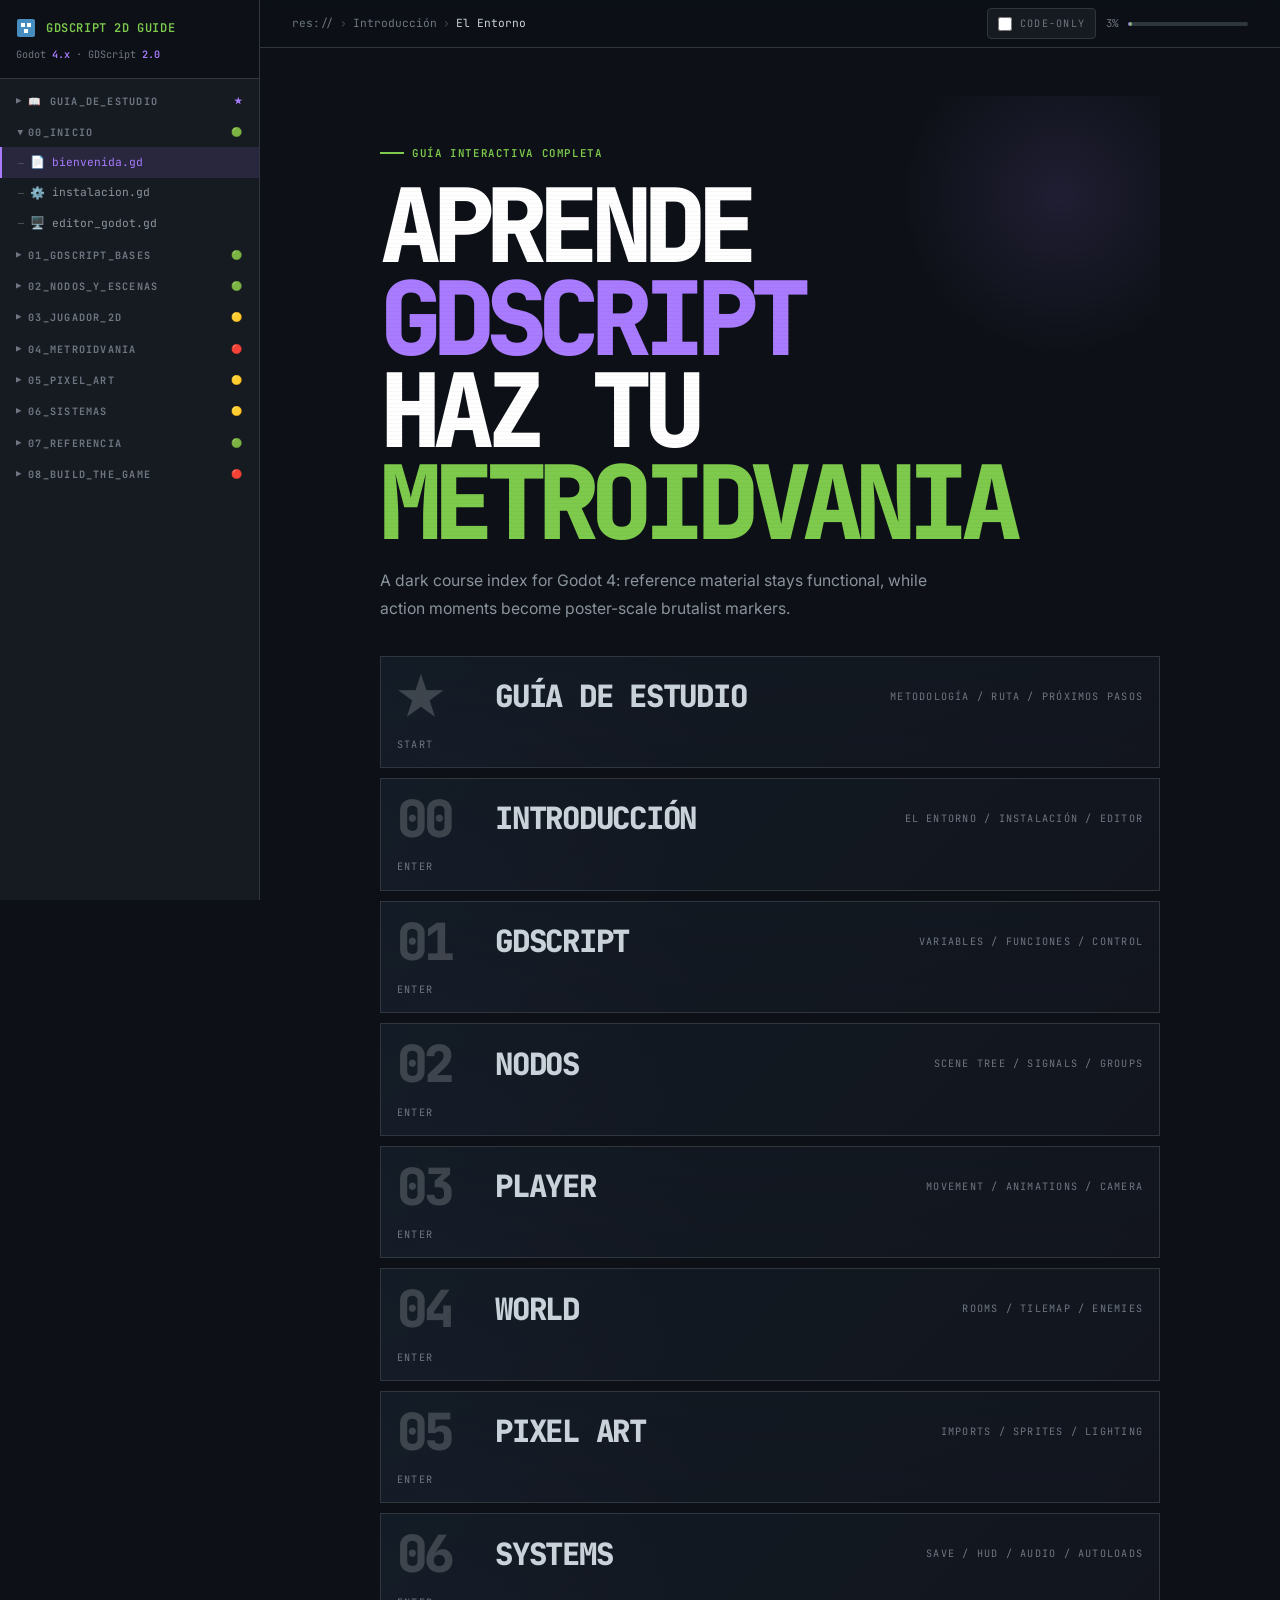
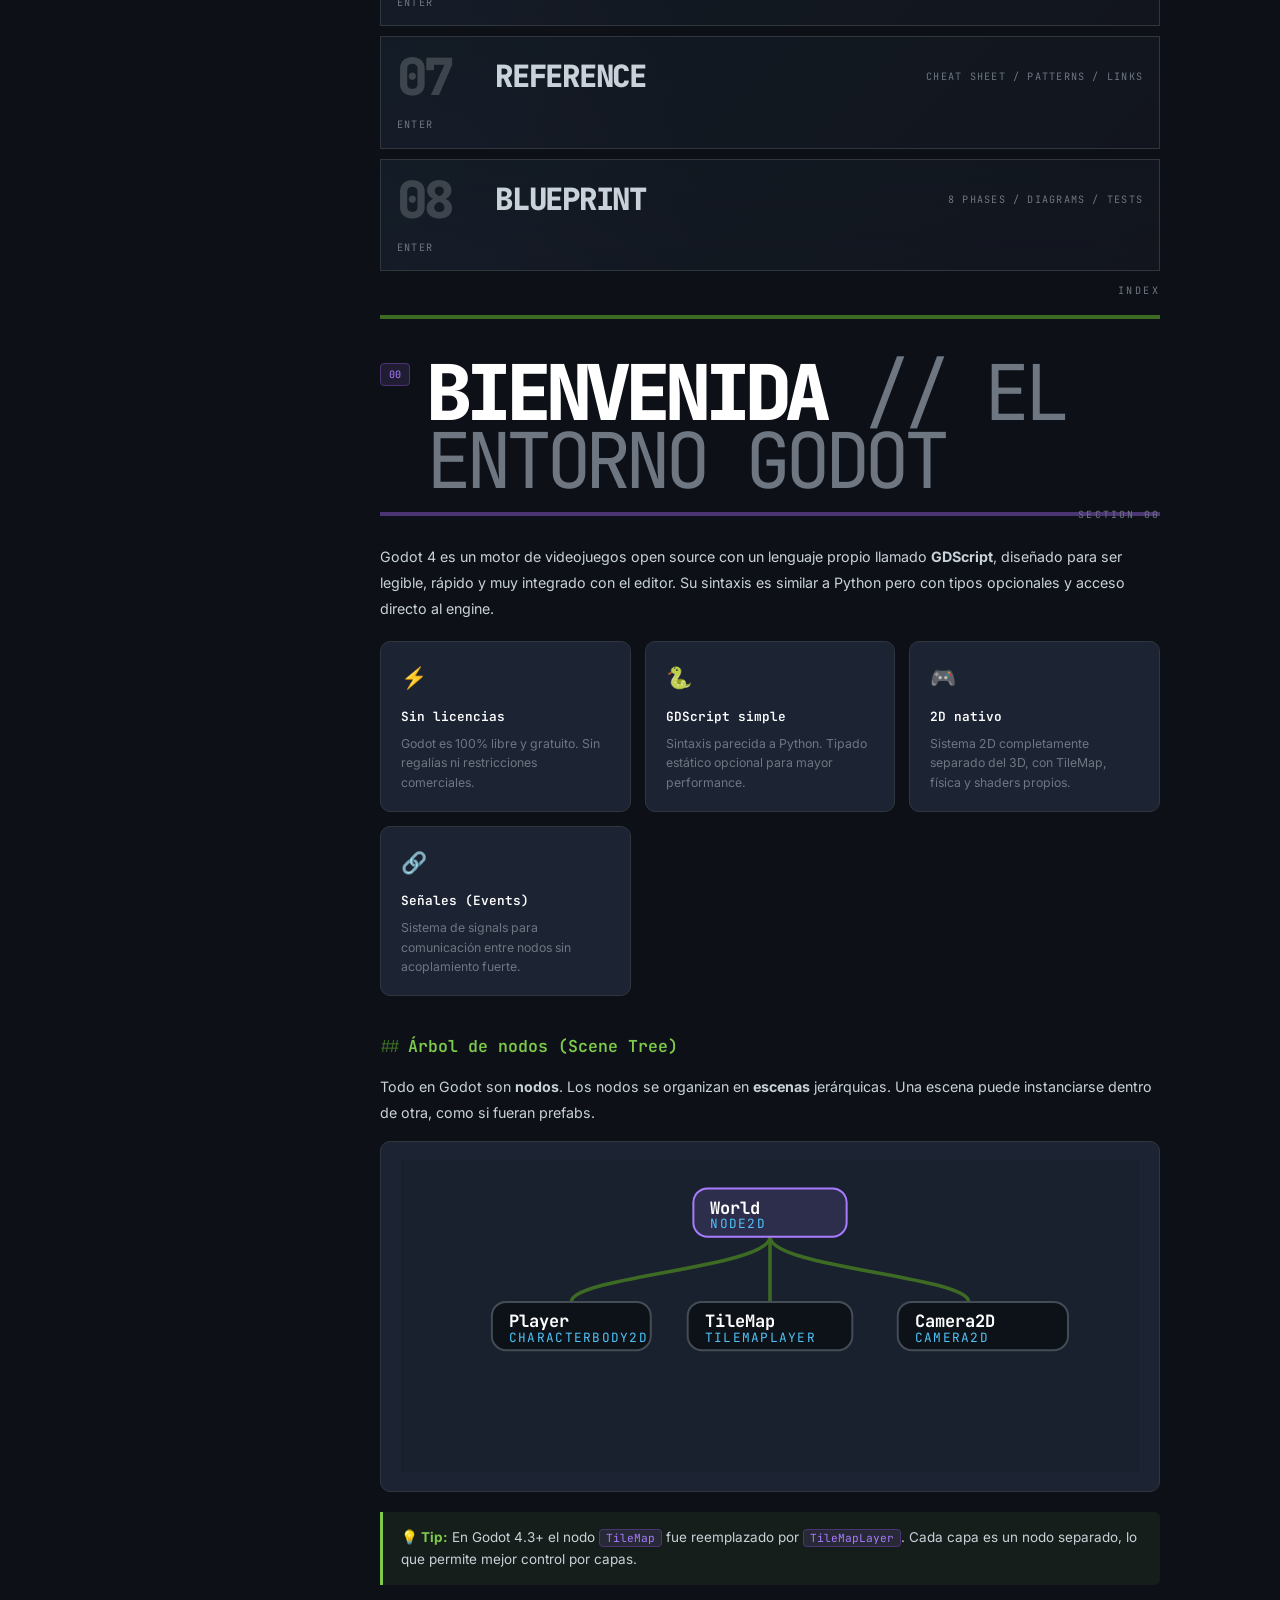
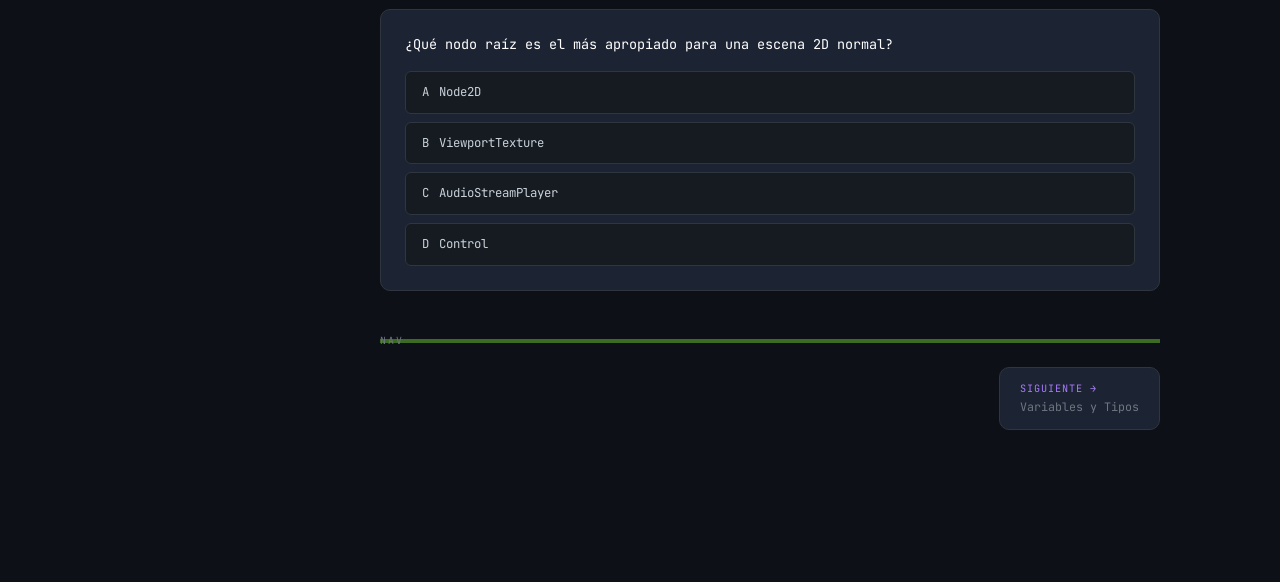
==== index.html @ 557db718 "Add study guide section, difficulty badges, and improve learning content" ====
<!DOCTYPE html>
<html lang="es">
<head>
<meta charset="UTF-8">
<meta name="viewport" content="width=device-width, initial-scale=1.0">
<title>GDScript & Godot 4 — Guía Metroidvania 2D</title>
<link rel="preconnect" href="https://fonts.googleapis.com">
<link href="https://fonts.googleapis.com/css2?family=JetBrains+Mono:wght@300;400;500;600;700&family=Inter:wght@300;400;500;600&display=swap" rel="stylesheet">
<link rel="stylesheet" href="css/style.css">
</head>
<body>

<!-- OVERLAY mobile -->
<div class="overlay" id="overlay" onclick="closeSidebar()"></div>
<div id="flash-layer"></div>

<!-- SIDEBAR -->
<nav id="sidebar">
  <div class="sidebar-header">
    <div class="logo">
      <svg width="20" height="20" viewBox="0 0 40 40" fill="none">
        <rect x="2" y="2" width="36" height="36" rx="4" fill="#478cbf"/>
        <rect x="10" y="10" width="8" height="8" fill="#fff"/>
        <rect x="22" y="10" width="8" height="8" fill="#fff"/>
        <rect x="16" y="22" width="8" height="8" fill="#fff"/>
      </svg>
      GDScript 2D Guide
    </div>
    <div class="version-badge">Godot <span>4.x</span> · GDScript <span>2.0</span></div>
  </div>

  <div class="tree">

    <div class="tree-section" data-section="study">
      <div class="tree-section-title" onclick="toggleSection(this)">
        <span class="arrow">▶</span> 📖 guia_de_estudio <span style="margin-left:auto;font-size:.6rem;color:var(--violet)">★</span>
      </div>
      <div class="tree-items">
        <div class="tree-item" onclick="navigate('study','Guía de Estudio','Cómo usar esta guía')">
          <span class="icon">📖</span>learning_guide.md
        </div>
        <div class="tree-item" onclick="navigate('study','Guía de Estudio','Ruta de aprendizaje')">
          <span class="icon">🗺️</span>roadmap.md
        </div>
        <div class="tree-item" onclick="navigate('study','Guía de Estudio','Próximos pasos')">
          <span class="icon">🚀</span>next_steps.md
        </div>
      </div>
    </div>

    <div class="tree-section open" data-section="intro">
      <div class="tree-section-title" onclick="toggleSection(this)">
        <span class="arrow">▶</span> <span>00_inicio</span> <span style="margin-left:auto;font-size:.6rem">🟢</span>
      </div>
      <div class="tree-items">
        <div class="tree-item active" onclick="navigate('intro','Introducción','El Entorno')">
          <span class="icon">📄</span>bienvenida.gd
        </div>
        <div class="tree-item" onclick="navigate('intro','Introducción','Instalación')">
          <span class="icon">⚙️</span>instalacion.gd
        </div>
        <div class="tree-item" onclick="navigate('intro','Introducción','Editor')">
          <span class="icon">🖥️</span>editor_godot.gd
        </div>
      </div>
    </div>

    <div class="tree-section" data-section="gdscript">
      <div class="tree-section-title" onclick="toggleSection(this)">
        <span class="arrow">▶</span> <span>01_gdscript_bases</span> <span style="margin-left:auto;font-size:.6rem">🟢</span>
      </div>
      <div class="tree-items">
        <div class="tree-item" onclick="navigate('gdscript','GDScript Bases','Variables y Tipos')">
          <span class="icon">📝</span>variables.gd
        </div>
        <div class="tree-item" onclick="navigate('gdscript','GDScript Bases','Funciones')">
          <span class="icon">🔧</span>funciones.gd
        </div>
        <div class="tree-item" onclick="navigate('gdscript','GDScript Bases','Control de Flujo')">
          <span class="icon">🔀</span>control_flujo.gd
        </div>
        <div class="tree-item" onclick="navigate('gdscript','GDScript Bases','Arrays y Diccionarios')">
          <span class="icon">📦</span>colecciones.gd
        </div>
        <div class="tree-item" onclick="navigate('gdscript','GDScript Bases','Clases y POO')">
          <span class="icon">🏗️</span>clases.gd
        </div>
      </div>
    </div>

    <div class="tree-section" data-section="nodes">
      <div class="tree-section-title" onclick="toggleSection(this)">
        <span class="arrow">▶</span> <span>02_nodos_y_escenas</span> <span style="margin-left:auto;font-size:.6rem">🟢</span>
      </div>
      <div class="tree-items">
        <div class="tree-item" onclick="navigate('nodes','Nodos y Escenas','Árbol de Nodos')">
          <span class="icon">🌲</span>arbol_nodos.tscn
        </div>
        <div class="tree-item" onclick="navigate('nodes','Nodos y Escenas','Señales')">
          <span class="icon">📡</span>signals.gd
        </div>
        <div class="tree-item" onclick="navigate('nodes','Nodos y Escenas','Grupos')">
          <span class="icon">👥</span>grupos.gd
        </div>
        <div class="tree-item" onclick="navigate('nodes','Nodos y Escenas','Instancias')">
          <span class="icon">♻️</span>instancias.gd
        </div>
      </div>
    </div>

    <div class="tree-section" data-section="player">
      <div class="tree-section-title" onclick="toggleSection(this)">
        <span class="arrow">▶</span> <span>03_jugador_2d</span> <span style="margin-left:auto;font-size:.6rem">🟡</span>
      </div>
      <div class="tree-items">
        <div class="tree-item" onclick="navigate('player','Jugador 2D','CharacterBody2D')">
          <span class="icon">🧍</span>player.gd
        </div>
        <div class="tree-item" onclick="navigate('player','Jugador 2D','Input & Movimiento')">
          <span class="icon">🕹️</span>input_movement.gd
        </div>
        <div class="tree-item" onclick="navigate('player','Jugador 2D','Animaciones')">
          <span class="icon">🎬</span>animaciones.gd
        </div>
        <div class="tree-item" onclick="navigate('player','Jugador 2D','Cámara 2D')">
          <span class="icon">📷</span>camera2d.gd
        </div>
      </div>
    </div>

    <div class="tree-section" data-section="metroidvania">
      <div class="tree-section-title" onclick="toggleSection(this)">
        <span class="arrow">▶</span> <span>04_metroidvania</span> <span style="margin-left:auto;font-size:.6rem">🔴</span>
      </div>
      <div class="tree-items">
        <div class="tree-item" onclick="navigate('metroidvania','Metroidvania','Diseño de Salas')">
          <span class="icon">🗺️</span>room_design.tscn
        </div>
        <div class="tree-item" onclick="navigate('metroidvania','Metroidvania','TileMap 2D')">
          <span class="icon">🧩</span>tilemap.gd
        </div>
        <div class="tree-item" onclick="navigate('metroidvania','Metroidvania','Sistema de Habilidades')">
          <span class="icon">⚡</span>abilities.gd
        </div>
        <div class="tree-item" onclick="navigate('metroidvania','Metroidvania','Enemigos & IA')">
          <span class="icon">👾</span>enemy_ai.gd
        </div>
        <div class="tree-item" onclick="navigate('metroidvania','Metroidvania','Transiciones')">
          <span class="icon">🚪</span>room_transitions.gd
        </div>
      </div>
    </div>

    <div class="tree-section" data-section="pixelart">
      <div class="tree-section-title" onclick="toggleSection(this)">
        <span class="arrow">▶</span> <span>05_pixel_art</span> <span style="margin-left:auto;font-size:.6rem">🟡</span>
      </div>
      <div class="tree-items">
        <div class="tree-item" onclick="navigate('pixelart','Pixel Art','Config Proyecto')">
          <span class="icon">🎨</span>pixel_config.gd
        </div>
        <div class="tree-item" onclick="navigate('pixelart','Pixel Art','AnimatedSprite2D')">
          <span class="icon">✨</span>sprite_anim.gd
        </div>
        <div class="tree-item" onclick="navigate('pixelart','Pixel Art','Luces 2D')">
          <span class="icon">💡</span>lighting_2d.gd
        </div>
        <div class="tree-item" onclick="navigate('pixelart','Pixel Art','Shaders Pixel')">
          <span class="icon">🌈</span>shader_pixel.gdshader
        </div>
      </div>
    </div>

    <div class="tree-section" data-section="sistemas">
      <div class="tree-section-title" onclick="toggleSection(this)">
        <span class="arrow">▶</span> <span>06_sistemas</span> <span style="margin-left:auto;font-size:.6rem">🟡</span>
      </div>
      <div class="tree-items">
        <div class="tree-item" onclick="navigate('sistemas','Sistemas','Save/Load')">
          <span class="icon">💾</span>save_system.gd
        </div>
        <div class="tree-item" onclick="navigate('sistemas','Sistemas','HUD & UI')">
          <span class="icon">📊</span>hud.gd
        </div>
        <div class="tree-item" onclick="navigate('sistemas','Sistemas','Audio')">
          <span class="icon">🔊</span>audio_manager.gd
        </div>
        <div class="tree-item" onclick="navigate('sistemas','Sistemas','Autoloads')">
          <span class="icon">🌐</span>autoload.gd
        </div>
      </div>
    </div>

    <div class="tree-section" data-section="reference">
      <div class="tree-section-title" onclick="toggleSection(this)">
        <span class="arrow">▶</span> <span>07_referencia</span> <span style="margin-left:auto;font-size:.6rem">🟢</span>
      </div>
      <div class="tree-items">
        <div class="tree-item" onclick="navigate('reference','Referencia','Cheat Sheet')">
          <span class="icon">📋</span>cheatsheet.gd
        </div>
        <div class="tree-item" onclick="navigate('reference','Referencia','Patrones comunes')">
          <span class="icon">🔄</span>patterns.gd
        </div>
        <div class="tree-item" onclick="navigate('reference','Referencia','Recursos externos')">
          <span class="icon">🔗</span>resources.md
        </div>
      </div>
    </div>

    <div class="tree-section" data-section="build">
      <div class="tree-section-title" onclick="toggleSection(this)">
        <span class="arrow">▶</span> <span>08_build_the_game</span> <span style="margin-left:auto;font-size:.6rem">🔴</span>
      </div>
      <div class="tree-items">
        <div class="tree-item" onclick="navigate('build','Build the Game','Blueprint')">
          <span class="icon">🏗️</span>blueprint.gd
        </div>
      </div>
    </div>

  </div><!-- /tree -->
</nav>

<!-- MAIN -->
<main id="main">
  <div class="top-bar">
    <div class="breadcrumb">
      <span>res://</span>
      <span class="sep">›</span>
      <span id="bc-section">Introducción</span>
      <span class="sep">›</span>
      <span class="current" id="bc-page">El Entorno</span>
    </div>
    <div class="controls">
      <label class="code-only-switch" title="Hide explanatory text and show only code blocks">
        <input id="code-only-toggle" type="checkbox" onchange="toggleCodeOnly(this.checked)">
        <span>Code-Only</span>
      </label>
      <div class="progress-indicator">
        <span id="progress-text">0%</span>
        <div class="progress-bar-wrap"><div class="progress-bar-fill" id="progress-fill"></div></div>
      </div>
    </div>
  </div>

  <div class="content">

    <!-- ======================================================
         HERO
    ====================================================== -->
    <div class="hero">
      <div class="scanlines"></div>
      <div class="hero-eyebrow">Guía interactiva completa</div>
      <h1>Aprende <span class="accent">GDScript</span><br>Haz tu <span class="accent2">Metroidvania</span></h1>
      <p>
        A dark course index for Godot 4: reference material stays functional, while action moments become poster-scale brutalist markers.
      </p>
      <div class="hero-index">
        <div class="hero-index-item" data-num="★" style="--phase-a:rgba(169,123,255,.82);--phase-b:rgba(13,17,23,.95);" onclick="navigate('study','Guía de Estudio','Cómo usar esta guía')">
          <div class="hero-index-label">Guía de Estudio</div>
          <div class="hero-index-meta">metodología / ruta / próximos pasos</div>
          <div class="hero-index-meta">start</div>
        </div>
        <div class="hero-index-item" data-num="00" style="--phase-a:rgba(59,99,160,.82);--phase-b:rgba(13,17,23,.95);" onclick="navigate('intro','Introducción','El Entorno')">
          <div class="hero-index-label">Introducción</div>
          <div class="hero-index-meta">el entorno / instalación / editor</div>
          <div class="hero-index-meta">enter</div>
        </div>
        <div class="hero-index-item" data-num="01" style="--phase-a:rgba(126,202,76,.72);--phase-b:rgba(13,17,23,.95);" onclick="navigate('gdscript','GDScript Bases','Variables y Tipos')">
          <div class="hero-index-label">GDScript</div>
          <div class="hero-index-meta">variables / funciones / control</div>
          <div class="hero-index-meta">enter</div>
        </div>
        <div class="hero-index-item" data-num="02" style="--phase-a:rgba(79,195,247,.66);--phase-b:rgba(13,17,23,.95);" onclick="navigate('nodes','Nodos y Escenas','Árbol de Nodos')">
          <div class="hero-index-label">Nodos</div>
          <div class="hero-index-meta">scene tree / signals / groups</div>
          <div class="hero-index-meta">enter</div>
        </div>
        <div class="hero-index-item" data-num="03" style="--phase-a:rgba(169,123,255,.7);--phase-b:rgba(13,17,23,.95);" onclick="navigate('player','Jugador 2D','CharacterBody2D')">
          <div class="hero-index-label">Player</div>
          <div class="hero-index-meta">movement / animations / camera</div>
          <div class="hero-index-meta">enter</div>
        </div>
        <div class="hero-index-item" data-num="04" style="--phase-a:rgba(255,123,114,.66);--phase-b:rgba(13,17,23,.95);" onclick="navigate('metroidvania','Metroidvania','Diseño de Salas')">
          <div class="hero-index-label">World</div>
          <div class="hero-index-meta">rooms / tilemap / enemies</div>
          <div class="hero-index-meta">enter</div>
        </div>
        <div class="hero-index-item" data-num="05" style="--phase-a:rgba(79,195,247,.56);--phase-b:rgba(13,17,23,.95);" onclick="navigate('pixelart','Pixel Art','Config Proyecto')">
          <div class="hero-index-label">Pixel Art</div>
          <div class="hero-index-meta">imports / sprites / lighting</div>
          <div class="hero-index-meta">enter</div>
        </div>
        <div class="hero-index-item" data-num="06" style="--phase-a:rgba(227,179,65,.68);--phase-b:rgba(13,17,23,.95);" onclick="navigate('sistemas','Sistemas','Save/Load')">
          <div class="hero-index-label">Systems</div>
          <div class="hero-index-meta">save / hud / audio / autoloads</div>
          <div class="hero-index-meta">enter</div>
        </div>
        <div class="hero-index-item" data-num="07" style="--phase-a:rgba(255,255,255,.36);--phase-b:rgba(13,17,23,.95);" onclick="navigate('reference','Referencia','Cheat Sheet')">
          <div class="hero-index-label">Reference</div>
          <div class="hero-index-meta">cheat sheet / patterns / links</div>
          <div class="hero-index-meta">enter</div>
        </div>
        <div class="hero-index-item" data-num="08" style="--phase-a:rgba(192,201,214,.56);--phase-b:rgba(13,17,23,.95);" onclick="navigate('build','Build the Game','Blueprint')">
          <div class="hero-index-label">Blueprint</div>
          <div class="hero-index-meta">8 phases / diagrams / tests</div>
          <div class="hero-index-meta">enter</div>
        </div>
      </div>
    </div>

    <!-- ======================================================
         SECTION: STUDY GUIDE
    ====================================================== -->
    <div id="section-study" class="section">

      <!-- Cómo usar esta guía -->
      <div id="page-Cómo usar esta guía">
        <div class="section-header">
          <span class="section-number">★</span>
          <h2><span class="dim">//</span> Cómo usar esta guía</h2>
        </div>

        <div class="card-grid" style="margin-bottom:28px">
          <div class="card"><div class="card-label">🎯 Nivel</div><div>Principiante → Intermedio</div></div>
          <div class="card"><div class="card-label">⏱️ Tiempo estimado</div><div>8–12 semanas (1h/día)</div></div>
          <div class="card"><div class="card-label">📦 Requisitos</div><div>Godot 4.3+ instalado, ganas de aprender</div></div>
        </div>

        <h3>📋 Conocimientos previos recomendados</h3>
        <p>No necesitas ser experto en programación, pero ayuda tener claros estos conceptos básicos:</p>
        <ul style="color:var(--txt-dim);margin-bottom:24px">
          <li><strong>Lógica de programación</strong> — variables, condicionales, bucles, funciones.</li>
          <li><strong>Orientación a objetos básica</strong> — qué es una clase, un método, una propiedad.</li>
          <li><strong>Inglés técnico básico</strong> — la documentación oficial de Godot está en inglés.</li>
          <li><strong>Uso básico del editor Godot</strong> — crear un proyecto, añadir nodos, ejecutar la escena.</li>
        </ul>

        <h3>🧠 Metodología de estudio recomendada</h3>
        <p>Para aprovechar al máximo esta guía, sigue este flujo de trabajo en cada sección:</p>

        <div class="code-block">
          <div class="code-block-header"><span class="lang">Workflow</span><span class="file-name">metodo_estudio.md</span></div>
          <pre><code><span class="cm"># 1. LEE la teoría y los conceptos de cada página</span>
   - Entiende el <span class="kw">por qué</span> antes del <span class="kw">cómo</span>.
   - Presta atención a los recuadros <span class="cls">TIP</span> y <span class="cls">⚠️ CUIDADO</span>.

<span class="cm"># 2. ANALIZA el código de ejemplo</span>
   - Lee cada línea. ¿Qué hace? ¿Por qué está ahí?
   - Modifica valores, cambia condiciones, observa el resultado.

<span class="cm"># 3. COPIA y prueba en tu proyecto</span>
   - Abre Godot, crea un proyecto de prueba.
   - Escribe el código TÚ MISMO (no copies y pegues).
   - Experimenta: rompe el código a propósito y aprende de los errores.

<span class="cm"># 4. CONSTRUYE tu propio Metroidvania</span>
   - Sigue la sección <span class="str">"Build the Game"</span> en paralelo.
   - Aplica lo aprendido en cada fase del blueprint.
   - Personaliza sprites, niveles, habilidades.

<span class="cm"># 5. REPASA con los quizzes</span>
   - Al final de cada sección hay un quiz rápido.
   - Si fallas, repasa la sección antes de avanzar.</code></pre>
        </div>

        <h3>💡 Consejos para aprender más rápido</h3>
        <table>
          <thead><tr><th>Consejo</th><th>Detalle</th></tr></thead>
          <tbody>
            <tr><td><code>Code-Only mode</code></td><td>Activa el toggle ▶ en la barra superior para ver solo el código, sin distracciones.</td></tr>
            <tr><td><code>Progreso guardado</code></td><td>La guía recuerda tu avance en el navegador (localStorage). Puedes cerrar y continuar.</td></tr>
            <tr><td><code>Sidebar</code></td><td>Usa el árbol de archivos para navegar entre secciones. Cada sección colapsa/expande.</td></tr>
            <tr><td><code>Copy + Paste</code></td><td>Cada bloque de código tiene un botón "Copiar". Úsalo para llevar el código a Godot.</td></tr>
            <tr><td><code>Proyecto propio</code></td><td>No te limites a seguir la guía. Crea tu propio juego mientras aprendes.</td></tr>
          </tbody>
        </table>

        <h3>⚠️ Errores comunes de principiantes</h3>
        <ul style="color:var(--txt-dim);margin-bottom:24px">
          <li><strong>❌ No leer la documentación</strong> — Cuando algo no funcione, revisa la <a href="https://docs.godotengine.org/" target="_blank" style="color:var(--cyan)">documentación oficial</a>.</li>
          <li><strong>❌ Escribir código sin entenderlo</strong> — No copies y pegues sin leer. Cada línea tiene un propósito.</li>
          <li><strong>❌ Saltarse los fundamentos</strong> — No avances a la sección Metroidvania sin dominar GDScript básico.</li>
          <li><strong>❌ No experimentar</strong> — La mejor forma de aprender es romper cosas y arreglarlas.</li>
          <li><strong>❌ Compararse con otros</strong> — Cada persona aprende a su ritmo. Disfruta el proceso.</li>
        </ul>

        <div class="tip"><strong>📌 Recuerda:</strong> Esta guía está diseñada para ser <strong>interactiva</strong>. No es un libro para leer pasivamente. Haz clic, navega, responde quizzes, tacha checklists. El aprendizaje activo es 10× más efectivo.</div>

        <nav class="nav-footer" data-section="study">
          <button class="nav-btn" onclick="navigate('study','Guía de Estudio','Ruta de aprendizaje')">Siguiente: Ruta de aprendizaje →</button>
        </nav>
      </div>

      <!-- Ruta de aprendizaje -->
      <div id="page-Ruta de aprendizaje" style="display:none">
        <div class="section-header">
          <span class="section-number">★</span>
          <h2><span class="dim">//</span> Ruta de aprendizaje</h2>
        </div>

        <p>Esta guía está organizada en <strong>9 secciones</strong> que construyen conocimiento de forma progresiva. Sigue el orden recomendado para obtener la mejor experiencia.</p>

        <h3>🗺️ Mapa del curso</h3>
        <table>
          <thead><tr><th>#</th><th>Sección</th><th>Dificultad</th><th>Tiempo</th><th>Qué aprenderás</th></tr></thead>
          <tbody>
            <tr onclick="navigate('intro','Introducción','El Entorno')" style="cursor:pointer">
              <td><code>00</code></td>
              <td><strong>Introducción</strong></td>
              <td><span style="color:var(--green)">🟢 Básico</span></td>
              <td>30 min</td>
              <td>Qué es Godot, instalación, interfaz del editor</td>
            </tr>
            <tr onclick="navigate('gdscript','GDScript Bases','Variables y Tipos')" style="cursor:pointer">
              <td><code>01</code></td>
              <td><strong>GDScript Bases</strong></td>
              <td><span style="color:var(--green)">🟢 Básico</span></td>
              <td>2–3 h</td>
              <td>Variables, funciones, control de flujo, arrays, POO</td>
            </tr>
            <tr onclick="navigate('nodes','Nodos y Escenas','Árbol de Nodos')" style="cursor:pointer">
              <td><code>02</code></td>
              <td><strong>Nodos y Escenas</strong></td>
              <td><span style="color:var(--green)">🟢 Básico</span></td>
              <td>1–2 h</td>
              <td>Árbol de escenas, señales, grupos, instancias</td>
            </tr>
            <tr onclick="navigate('player','Jugador 2D','CharacterBody2D')" style="cursor:pointer">
              <td><code>03</code></td>
              <td><strong>Jugador 2D</strong></td>
              <td><span style="color:var(--yellow)">🟡 Medio</span></td>
              <td>3–4 h</td>
              <td>CharacterBody2D, input, animaciones, cámara</td>
            </tr>
            <tr onclick="navigate('metroidvania','Metroidvania','Diseño de Salas')" style="cursor:pointer">
              <td><code>04</code></td>
              <td><strong>Metroidvania</strong></td>
              <td><span style="color:var(--red)">🔴 Avanzado</span></td>
              <td>4–6 h</td>
              <td>Salas, tilemaps, habilidades, enemigos, transiciones</td>
            </tr>
            <tr onclick="navigate('pixelart','Pixel Art','Config Proyecto')" style="cursor:pointer">
              <td><code>05</code></td>
              <td><strong>Pixel Art</strong></td>
              <td><span style="color:var(--yellow)">🟡 Medio</span></td>
              <td>2–3 h</td>
              <td>Configuración pixel art, sprites, luces, shaders</td>
            </tr>
            <tr onclick="navigate('sistemas','Sistemas','Save/Load')" style="cursor:pointer">
              <td><code>06</code></td>
              <td><strong>Sistemas</strong></td>
              <td><span style="color:var(--yellow)">🟡 Medio</span></td>
              <td>2–3 h</td>
              <td>Save/Load, HUD, audio, autoloads</td>
            </tr>
            <tr onclick="navigate('reference','Referencia','Cheat Sheet')" style="cursor:pointer">
              <td><code>07</code></td>
              <td><strong>Referencia</strong></td>
              <td><span style="color:var(--green)">🟢 Básico</span></td>
              <td>1 h</td>
              <td>Cheat sheet, patrones comunes, recursos externos</td>
            </tr>
            <tr onclick="navigate('build','Build the Game','Blueprint')" style="cursor:pointer">
              <td><code>08</code></td>
              <td><strong>Build the Game</strong></td>
              <td><span style="color:var(--red)">🔴 Avanzado</span></td>
              <td>6–8 h</td>
              <td>Blueprint completo para construir tu Metroidvania</td>
            </tr>
          </tbody>
        </table>

        <h3>📈 Progresión recomendada</h3>
        <p>Cada sección asume que ya dominas el contenido de las anteriores. No te saltes secciones — el conocimiento es acumulativo:</p>
        <div class="code-block">
          <div class="code-block-header"><span class="lang">Flow</span><span class="file-name">progresion.gd</span></div>
          <pre><code><span class="cm"># 🟢 FASE 1: FUNDAMENTOS (semanas 1-3)</span>
<span class="num">00</span> Introducción  →  <span class="cls">Instalar Godot, conocer el editor</span>
<span class="num">01</span> GDScript      →  <span class="cls">Escribir tus primeros scripts</span>
<span class="num">02</span> Nodos         →  <span class="cls">Entender el Scene Tree y señales</span>

<span class="cm"># 🟡 FASE 2: JUEGO (semanas 4-6)</span>
<span class="num">03</span> Jugador 2D    →  <span class="cls">Tu personaje se mueve, salta y anima</span>
<span class="num">04</span> Metroidvania  →  <span class="cls">Salas, tilemaps, habilidades, enemigos</span>
<span class="num">05</span> Pixel Art     →  <span class="cls">Estilo visual, luces, shaders</span>

<span class="cm"># 🔴 FASE 3: SISTEMAS Y PUBLICACIÓN (semanas 7-12)</span>
<span class="num">06</span> Sistemas      →  <span class="cls">Guardado, HUD, audio, managers</span>
<span class="num">07</span> Referencia    →  <span class="cls">Cheat sheet, patrones, recursos</span>
<span class="num">08</span> Build         →  <span class="cls">Construye y exporta tu juego completo</span></code></pre>
        </div>

        <div class="tip"><strong>🎯 Meta final:</strong> Al completar esta guía tendrás un <strong>Metroidvania 2D funcional</strong> en Godot 4, con movimiento fluido, salas conectadas, habilidades, enemigos, guardado, menús y más. Todo listo para exportar y compartir.</div>

        <nav class="nav-footer" data-section="study">
          <button class="nav-btn" onclick="navigate('study','Guía de Estudio','Cómo usar esta guía')">← Anterior: Metodología</button>
          <button class="nav-btn right" onclick="navigate('study','Guía de Estudio','Próximos pasos')">Siguiente: Próximos pasos →</button>
        </nav>
      </div>

      <!-- Próximos pasos -->
      <div id="page-Próximos pasos" style="display:none">
        <div class="section-header">
          <span class="section-number">★</span>
          <h2><span class="dim">//</span> Próximos pasos</h2>
        </div>

        <h3>🚀 ¿Qué hacer después de la guía?</h3>
        <p>¡Felicidades si llegaste hasta aquí! Ya tienes una base sólida en Godot 4 y GDScript. Ahora puedes llevar tu aprendizaje al siguiente nivel:</p>

        <div class="card-grid">
          <div class="card" onclick="window.open('https://docs.godotengine.org/','_blank')" style="cursor:pointer">
            <div class="card-label">📘 Documentación oficial</div>
            <div>La referencia completa de Godot 4. Todo lo que necesitas está aquí.</div>
          </div>
          <div class="card" onclick="window.open('https://www.youtube.com/@GDQuest','_blank')" style="cursor:pointer">
            <div class="card-label">🎥 GDQuest</div>
            <div>Tutoriales en video de alta calidad sobre Godot y GDScript.</div>
          </div>
          <div class="card" onclick="window.open('https://godotengine.org/asset-library/','_blank')" style="cursor:pointer">
            <div class="card-label">📦 Asset Library</div>
            <div>Plugins, scripts, assets gratuitos para tus proyectos.</div>
          </div>
          <div class="card" onclick="window.open('https://itch.io/games/free/tag-godot','_blank')" style="cursor:pointer">
            <div class="card-label">🎮 Itch.io + Godot</div>
            <div>Miles de juegos hechos con Godot. Inspírate y analiza sus proyectos.</div>
          </div>
        </div>

        <h3>🏗️ Proyectos para practicar</h3>
        <table>
          <thead><tr><th>Proyecto</th><th>Dificultad</th><th>Conceptos a aplicar</th></tr></thead>
          <tbody>
            <tr>
              <td><strong>Plataformas simple</strong></td>
              <td><span style="color:var(--green)">🟢 Fácil</span></td>
              <td>CharacterBody2D, TileMap, animaciones, cámaras</td>
            </tr>
            <tr>
              <td><strong>Top-down shooter</strong></td>
              <td><span style="color:var(--yellow)">🟡 Medio</span></td>
              <td>Input, áreas, colisiones, spawn de enemigos, pools</td>
            </tr>
            <tr>
              <td><strong>Roguelike 2D</strong></td>
              <td><span style="color:var(--red)">🔴 Difícil</span></td>
              <td>Generación procedural, salas, items, permadeath</td>
            </tr>
            <tr>
              <td><strong>Metroidvania completo</strong></td>
              <td><span style="color:var(--red)">🔴 Difícil</span></td>
              <td>Todo lo aprendido + mapa, diálogos, jefes, menús</td>
            </tr>
            <tr>
              <td><strong>Juego para game jam</strong></td>
              <td><span style="color:var(--yellow)">🟡 Medio</span></td>
              <td>Scope pequeño, iterar rápido, publicar en Itch.io</td>
            </tr>
          </tbody>
        </table>

        <h3>🌐 Comunidad y recursos</h3>
        <ul style="color:var(--txt-dim);margin-bottom:24px">
          <li><strong>🔹 Discord Godot Hispano</strong> — comunidad en español para resolver dudas.</li>
          <li><strong>🔹 r/godot</strong> — subreddit activo con tutoriales, assets y showcases.</li>
          <li><strong>🔹 Godot Contributors Chat</strong> — chat oficial de desarrolladores de Godot.</li>
          <li><strong>🔹 Twitter/X #GodotEngine</strong> — sigue a creadores y mantente al día.</li>
        </ul>

        <h3>📚 Libros recomendados</h3>
        <ul style="color:var(--txt-dim);margin-bottom:24px">
          <li><strong>"Godot 4 Game Development Projects"</strong> — Chris Bradfield (Packt).</li>
          <li><strong>"Godot 4: Aplicaciones y juegos"</strong> — Antonio Cervilla (Marcombo).</li>
          <li><strong>"GDQuest Godot 4 Guides"</strong> — gratuitos en gdquest.com.</li>
        </ul>

        <h3>📝 Checklist de tu próximo juego</h3>
        <ul class="checklist" id="next-steps-checklist">
          <li onclick="toggleCheck(this)"><span class="check-box"></span> Definir concepto y mecánica principal</li>
          <li onclick="toggleCheck(this)"><span class="check-box"></span> Crear prototipo jugable en 1 semana</li>
          <li onclick="toggleCheck(this)"><span class="check-box"></span> Diseñar 3 niveles completos</li>
          <li onclick="toggleCheck(this)"><span class="check-box"></span> Implementar sistema de guardado</li>
          <li onclick="toggleCheck(this)"><span class="check-box"></span> Crear menú principal y game over</li>
          <li onclick="toggleCheck(this)"><span class="check-box"></span> Añadir efectos de sonido y música</li>
          <li onclick="toggleCheck(this)"><span class="check-box"></span> Testear con 3 personas</li>
          <li onclick="toggleCheck(this)"><span class="check-box"></span> Publicar en Itch.io</li>
        </ul>

        <div class="tip"><strong>💪 El viaje continúa:</strong> Aprender Godot es un proceso continuo. La mejor forma de mejorar es <strong>construir</strong>. Empieza pequeño, termina proyectos, comparte tu trabajo. ¡El próximo gran juego indie puede ser el tuyo!</div>

        <nav class="nav-footer" data-section="study">
          <button class="nav-btn" onclick="navigate('study','Guía de Estudio','Ruta de aprendizaje')">← Anterior: Ruta de aprendizaje</button>
          <button class="nav-btn right" onclick="navigate('intro','Introducción','El Entorno')">Comenzar curso →</button>
        </nav>
      </div>

    </div><!-- /section-study -->

    <!-- ======================================================
         SECTION: INTRO
    ====================================================== -->
    <div id="section-intro" class="section active-section">

      <!-- Bienvenida -->
      <div id="page-El Entorno">
        <div class="section-header">
          <span class="section-number">00</span>
          <div>
            <div class="section-title">Bienvenida <span class="dim">// El entorno Godot</span></div>
          </div>
        </div>
        <p>
          Godot 4 es un motor de videojuegos open source con un lenguaje propio llamado <strong>GDScript</strong>, diseñado para ser legible, rápido y muy integrado con el editor. Su sintaxis es similar a Python pero con tipos opcionales y acceso directo al engine.
        </p>
        <div class="cards">
          <div class="card">
            <div class="card-icon">⚡</div>
            <div class="card-title">Sin licencias</div>
            <div class="card-desc">Godot es 100% libre y gratuito. Sin regalías ni restricciones comerciales.</div>
          </div>
          <div class="card">
            <div class="card-icon">🐍</div>
            <div class="card-title">GDScript simple</div>
            <div class="card-desc">Sintaxis parecida a Python. Tipado estático opcional para mayor performance.</div>
          </div>
          <div class="card">
            <div class="card-icon">🎮</div>
            <div class="card-title">2D nativo</div>
            <div class="card-desc">Sistema 2D completamente separado del 3D, con TileMap, física y shaders propios.</div>
          </div>
          <div class="card">
            <div class="card-icon">🔗</div>
            <div class="card-title">Señales (Events)</div>
            <div class="card-desc">Sistema de signals para comunicación entre nodos sin acoplamiento fuerte.</div>
          </div>
        </div>

        <h2>Árbol de nodos (Scene Tree)</h2>
        <p>Todo en Godot son <strong>nodos</strong>. Los nodos se organizan en <strong>escenas</strong> jerárquicas. Una escena puede instanciarse dentro de otra, como si fueran prefabs.</p>
        <div class="node-tree">
          <div class="node-row"><span class="nname">🌲 World</span><span class="ntype">Node2D</span></div>
          <div class="node-row"><span class="indent">├─</span><span class="nicon">🧍</span><span class="nname">Player</span><span class="ntype">CharacterBody2D</span></div>
          <div class="node-row"><span class="indent">│  ├─</span><span class="nicon">✨</span><span class="nname">Sprite</span><span class="ntype">AnimatedSprite2D</span></div>
          <div class="node-row"><span class="indent">│  └─</span><span class="nicon">💥</span><span class="nname">CollisionShape</span><span class="ntype">CollisionShape2D</span></div>
          <div class="node-row"><span class="indent">├─</span><span class="nicon">🗺️</span><span class="nname">TileMap</span><span class="ntype">TileMapLayer</span></div>
          <div class="node-row"><span class="indent">└─</span><span class="nicon">📷</span><span class="nname">Camera2D</span><span class="ntype">Camera2D</span></div>
        </div>

        <div class="tip">
          <strong>💡 Tip:</strong> En Godot 4.3+ el nodo <code class="inline">TileMap</code> fue reemplazado por <code class="inline">TileMapLayer</code>. Cada capa es un nodo separado, lo que permite mejor control por capas.
        </div>
      </div>

      <!-- Instalación -->
      <div id="page-Instalación" style="display:none">
        <div class="section-header">
          <span class="section-number">00</span>
          <div><div class="section-title">Instalación <span class="dim">// Setup del proyecto</span></div></div>
        </div>
        <h2>Descarga e instalación</h2>
        <p>Godot 4 no requiere instalación. Es un ejecutable portátil. Descárgalo desde <strong>godotengine.org</strong>. Elige la versión <strong>estándar</strong> (no .NET salvo que necesites C#).</p>
        <div class="checklist">
          <li onclick="toggleCheck(this)"><span class="cb"></span>Descargar Godot 4.x desde godotengine.org</li>
          <li onclick="toggleCheck(this)"><span class="cb"></span>Crear carpeta de proyecto (sin espacios ni tildes en la ruta)</li>
          <li onclick="toggleCheck(this)"><span class="cb"></span>Abrir Godot → New Project → seleccionar carpeta</li>
          <li onclick="toggleCheck(this)"><span class="cb"></span>Elegir "Mobile" o "Forward+" renderer (Forward+ para shaders avanzados)</li>
          <li onclick="toggleCheck(this)"><span class="cb"></span>Crear primera escena: Node2D como raíz</li>
          <li onclick="toggleCheck(this)"><span class="cb"></span>Guardar escena como <code class="inline">main.tscn</code></li>
        </div>
        <h2>Configuración para Pixel Art</h2>
        <p>Antes de hacer cualquier sprite, configura el proyecto para pixel art:</p>
        <div class="code-block">
          <div class="code-block-header">
            <span class="lang">project.godot</span>
            <span class="file-name">Project Settings → clave y valor</span>
            <button class="copy-btn" onclick="copyCode(this)">Copiar</button>
          </div>
          <pre><code><span class="cm"># Project Settings → Rendering → Textures</span>
default_texture_filter = <span class="str">"Nearest"</span>

<span class="cm"># Project Settings → Display → Window</span>
viewport_width  = <span class="num">320</span>   <span class="cm"># resolución interna baja</span>
viewport_height = <span class="num">180</span>
stretch_mode    = <span class="str">"canvas_items"</span>   <span class="cm"># escala pixel perfect</span>
stretch_aspect  = <span class="str">"keep"</span></code></pre>
        </div>
        <div class="warning">
          <strong>⚠️ Importante:</strong> Si no configuras <code class="inline">Nearest</code> como filtro de textura, los sprites tendrán antialiasing y se verán borrosos al escalar.
        </div>
      </div>

      <!-- Editor -->
      <div id="page-Editor" style="display:none">
        <div class="section-header">
          <span class="section-number">00</span>
          <div><div class="section-title">El Editor <span class="dim">// Zonas clave</span></div></div>
        </div>
        <h2>Zonas del editor Godot</h2>
        <table class="data-table">
          <thead><tr><th>Zona</th><th>Descripción</th><th>Shortcut</th></tr></thead>
          <tbody>
            <tr><td><strong>Scene Tree</strong></td><td>Árbol de nodos de la escena activa</td><td>—</td></tr>
            <tr><td><strong>Inspector</strong></td><td>Propiedades del nodo seleccionado</td><td>—</td></tr>
            <tr><td><strong>FileSystem</strong></td><td>Archivos del proyecto (res://)</td><td>—</td></tr>
            <tr><td><strong>Viewport 2D</strong></td><td>Vista previa y edición visual</td><td><code>F1</code></td></tr>
            <tr><td><strong>Script Editor</strong></td><td>Editor de código GDScript</td><td><code>F3</code> / <code>Ctrl+`</code></td></tr>
            <tr><td><strong>Output</strong></td><td>Mensajes de print y errores</td><td>—</td></tr>
            <tr><td><strong>Debugger</strong></td><td>Breakpoints, variables, profiler</td><td><code>F5</code> juego</td></tr>
          </tbody>
        </table>
        <h2>Atajos esenciales</h2>
        <table class="data-table">
          <thead><tr><th>Acción</th><th>Shortcut</th></tr></thead>
          <tbody>
            <tr><td>Ejecutar juego</td><td><code>F5</code></td></tr>
            <tr><td>Ejecutar escena actual</td><td><code>F6</code></td></tr>
            <tr><td>Pausar juego</td><td><code>F7</code></td></tr>
            <tr><td>Ir al script del nodo seleccionado</td><td><code>Ctrl+Alt+S</code></td></tr>
            <tr><td>Autocompletar</td><td><code>Ctrl+Space</code></td></tr>
            <tr><td>Duplicar nodo</td><td><code>Ctrl+D</code></td></tr>
            <tr><td>Instanciar escena</td><td><code>Ctrl+Shift+A</code></td></tr>
            <tr><td>Guardar todos</td><td><code>Ctrl+Shift+S</code></td></tr>
          </tbody>
        </table>
      </div>

      <div class="nav-footer">
        <div></div>
        <button class="nav-btn right" onclick="navigate('gdscript','GDScript Bases','Variables y Tipos')">
          <span class="nav-dir">Siguiente →</span>
          <span>Variables y Tipos</span>
        </button>
      </div>
    </div><!-- /section-intro -->

    <!-- ======================================================
         SECTION: GDSCRIPT BASES
    ====================================================== -->
    <div id="section-gdscript" class="section">

      <div id="page-Variables y Tipos">
        <div class="section-header">
          <span class="section-number">01</span>
          <div><div class="section-title">GDScript <span class="dim">// Variables y Tipos</span></div></div>
        </div>
        <div class="code-block">
          <div class="code-block-header">
            <span class="lang">GDScript</span>
            <span class="file-name">variables.gd</span>
            <button class="copy-btn" onclick="copyCode(this)">Copiar</button>
          </div>
          <pre><code><span class="kw">extends</span> <span class="cls">Node</span>

<span class="cm"># ── Variables tipadas (recomendado en Godot 4) ──</span>
<span class="kw">var</span> <span class="var">nombre</span>: <span class="cls">String</span>  = <span class="str">"Link"</span>
<span class="kw">var</span> <span class="var">vida</span>: <span class="cls">int</span>      = <span class="num">100</span>
<span class="kw">var</span> <span class="var">velocidad</span>: <span class="cls">float</span> = <span class="num">150.0</span>
<span class="kw">var</span> <span class="var">activo</span>: <span class="cls">bool</span>  = <span class="kw">true</span>

<span class="cm"># ── Constantes ──</span>
<span class="kw">const</span> <span class="var">GRAVEDAD</span>: <span class="cls">float</span> = <span class="num">980.0</span>
<span class="kw">const</span> <span class="var">MAX_VIDA</span>: <span class="cls">int</span>   = <span class="num">100</span>

<span class="cm"># ── Tipos de Godot ──</span>
<span class="kw">var</span> <span class="var">posicion</span>: <span class="cls">Vector2</span>  = <span class="cls">Vector2</span>(<span class="num">100</span>, <span class="num">200</span>)
<span class="kw">var</span> <span class="var">color</span>: <span class="cls">Color</span>      = <span class="cls">Color</span>.<span class="var">RED</span>
<span class="kw">var</span> <span class="var">nodo_ref</span>: <span class="cls">Node2D</span>   <span class="cm"># referencia a nodo, null por defecto</span>
<span class="kw">var</span> <span class="var">rect</span>: <span class="cls">Rect2</span>        = <span class="cls">Rect2</span>(<span class="num">0</span>, <span class="num">0</span>, <span class="num">64</span>, <span class="num">64</span>)

<span class="cm"># ── @export: expone la variable en el Inspector ──</span>
<span class="kw">@export</span> <span class="kw">var</span> <span class="var">jump_force</span>: <span class="cls">float</span> = <span class="num">400.0</span>
<span class="kw">@export</span> <span class="kw">var</span> <span class="var">spritesheet</span>: <span class="cls">Texture2D</span>

<span class="cm"># ── @onready: asigna referencia cuando el nodo entra al árbol ──</span>
<span class="kw">@onready</span> <span class="kw">var</span> <span class="var">sprite</span>: <span class="cls">AnimatedSprite2D</span> = $<span class="var">AnimatedSprite2D</span>
<span class="kw">@onready</span> <span class="kw">var</span> <span class="var">audio</span>: <span class="cls">AudioStreamPlayer2D</span> = $<span class="var">SFX</span></code></pre>
        </div>

        <h2>Tipos especiales de Godot</h2>
        <table class="data-table">
          <thead><tr><th>Tipo</th><th>Uso</th><th>Ejemplo</th></tr></thead>
          <tbody>
            <tr><td class="type">Vector2</td><td>Posición, dirección 2D</td><td><code>Vector2(x, y)</code></td></tr>
            <tr><td class="type">Vector2i</td><td>Coordenadas enteras (TileMap)</td><td><code>Vector2i(2, 3)</code></td></tr>
            <tr><td class="type">Rect2</td><td>Rectángulo (x,y,w,h)</td><td><code>Rect2(0,0,64,64)</code></td></tr>
            <tr><td class="type">Color</td><td>RGBA</td><td><code>Color(1,0,0,1)</code></td></tr>
            <tr><td class="type">NodePath</td><td>Ruta a un nodo</td><td><code>@"../Player"</code></td></tr>
            <tr><td class="type">Array[T]</td><td>Array tipado</td><td><code>Array[int]</code></td></tr>
            <tr><td class="type">Dictionary</td><td>Mapa clave→valor</td><td><code>{"vida": 100}</code></td></tr>
          </tbody>
        </table>
      </div>

      <div id="page-Funciones" style="display:none">
        <div class="section-header">
          <span class="section-number">01</span>
          <div><div class="section-title">GDScript <span class="dim">// Funciones</span></div></div>
        </div>
        <div class="code-block">
          <div class="code-block-header">
            <span class="lang">GDScript</span>
            <span class="file-name">funciones.gd</span>
            <button class="copy-btn" onclick="copyCode(this)">Copiar</button>
          </div>
          <pre><code><span class="kw">extends</span> <span class="cls">Node</span>

<span class="cm"># ── Funciones del ciclo de vida (built-in) ──</span>
<span class="kw">func</span> <span class="fn">_ready</span>() -> <span class="kw">void</span>:
    <span class="cm"># Se llama una vez cuando el nodo entra al SceneTree</span>
    print(<span class="str">"¡Nodo listo!"</span>)

<span class="kw">func</span> <span class="fn">_process</span>(<span class="var">delta</span>: <span class="cls">float</span>) -> <span class="kw">void</span>:
    <span class="cm"># Se llama cada frame. delta = tiempo desde el frame anterior</span>
    <span class="cm"># Ideal para lógica visual, no para física</span>
    <span class="kw">pass</span>

<span class="kw">func</span> <span class="fn">_physics_process</span>(<span class="var">delta</span>: <span class="cls">float</span>) -> <span class="kw">void</span>:
    <span class="cm"># Se llama a ritmo fijo (60fps). Ideal para física y movimiento</span>
    <span class="kw">pass</span>

<span class="kw">func</span> <span class="fn">_input</span>(<span class="var">event</span>: <span class="cls">InputEvent</span>) -> <span class="kw">void</span>:
    <span class="cm"># Captura cualquier input del jugador</span>
    <span class="kw">if</span> <span class="var">event</span>.is_action_pressed(<span class="str">"jump"</span>):
        <span class="fn">saltar</span>()

<span class="cm"># ── Función personalizada con retorno ──</span>
<span class="kw">func</span> <span class="fn">calcular_dano</span>(<span class="var">base</span>: <span class="cls">int</span>, <span class="var">multiplicador</span>: <span class="cls">float</span> = <span class="num">1.0</span>) -> <span class="cls">int</span>:
    <span class="kw">return</span> <span class="cls">int</span>(<span class="var">base</span> * <span class="var">multiplicador</span>)

<span class="cm"># ── Lambda (Callable) ──</span>
<span class="kw">var</span> <span class="var">on_die</span>: <span class="cls">Callable</span> = <span class="kw">func</span>(): print(<span class="str">"muerto"</span>)

<span class="cm"># ── Funciones estáticas ──</span>
<span class="kw">static</span> <span class="kw">func</span> <span class="fn">distancia</span>(<span class="var">a</span>: <span class="cls">Vector2</span>, <span class="var">b</span>: <span class="cls">Vector2</span>) -> <span class="cls">float</span>:
    <span class="kw">return</span> <span class="var">a</span>.distance_to(<span class="var">b</span>)

<span class="kw">func</span> <span class="fn">saltar</span>() -> <span class="kw">void</span>:
    print(<span class="str">"¡Salto!"</span>)</code></pre>
        </div>
        <div class="info">
          <strong>ℹ️</strong> Usa <code class="inline">_physics_process</code> para movimiento del jugador. Usa <code class="inline">_process</code> para cosas visuales como tweens o UI. Mezclarlos puede causar jitter.
        </div>
      </div>

      <div id="page-Control de Flujo" style="display:none">
        <div class="section-header">
          <span class="section-number">01</span>
          <div><div class="section-title">GDScript <span class="dim">// Control de Flujo</span></div></div>
        </div>
        <div class="code-block">
          <div class="code-block-header">
            <span class="lang">GDScript</span>
            <span class="file-name">control_flujo.gd</span>
            <button class="copy-btn" onclick="copyCode(this)">Copiar</button>
          </div>
          <pre><code><span class="cm"># ── if / elif / else ──</span>
<span class="kw">if</span> <span class="var">vida</span> <= <span class="num">0</span>:
    <span class="fn">morir</span>()
<span class="kw">elif</span> <span class="var">vida</span> < <span class="num">20</span>:
    <span class="fn">estado_critico</span>()
<span class="kw">else</span>:
    <span class="fn">estado_normal</span>()

<span class="cm"># ── match (equivale al switch) ──</span>
<span class="kw">match</span> <span class="var">estado</span>:
    <span class="str">"idle"</span>:
        <span class="fn">update_idle</span>()
    <span class="str">"run"</span>:
        <span class="fn">update_run</span>()
    <span class="str">"jump"</span>, <span class="str">"fall"</span>:    <span class="cm"># múltiples valores</span>
        <span class="fn">update_air</span>()
    _:                 <span class="cm"># default</span>
        <span class="fn">update_idle</span>()

<span class="cm"># ── for ──</span>
<span class="kw">for</span> <span class="var">i</span> <span class="kw">in</span> range(<span class="num">5</span>):        <span class="cm"># 0,1,2,3,4</span>
    print(<span class="var">i</span>)

<span class="kw">for</span> <span class="var">enemigo</span> <span class="kw">in</span> get_tree().get_nodes_in_group(<span class="str">"enemies"</span>):
    <span class="var">enemigo</span>.take_damage(<span class="num">10</span>)

<span class="cm"># ── while ──</span>
<span class="kw">while</span> <span class="var">municion</span> > <span class="num">0</span>:
    <span class="fn">disparar</span>()
    <span class="var">municion</span> -= <span class="num">1</span>

<span class="cm"># ── Operador ternario ──</span>
<span class="kw">var</span> <span class="var">texto</span> = <span class="str">"vivo"</span> <span class="kw">if</span> <span class="var">vida</span> > <span class="num">0</span> <span class="kw">else</span> <span class="str">"muerto"</span></code></pre>
        </div>
      </div>

      <div id="page-Arrays y Diccionarios" style="display:none">
        <div class="section-header">
          <span class="section-number">01</span>
          <div><div class="section-title">GDScript <span class="dim">// Colecciones</span></div></div>
        </div>
        <div class="code-block">
          <div class="code-block-header">
            <span class="lang">GDScript</span>
            <span class="file-name">colecciones.gd</span>
            <button class="copy-btn" onclick="copyCode(this)">Copiar</button>
          </div>
          <pre><code><span class="cm"># ── Array ──</span>
<span class="kw">var</span> <span class="var">items</span>: <span class="cls">Array</span>[<span class="cls">String</span>] = [<span class="str">"espada"</span>, <span class="str">"escudo"</span>, <span class="str">"pocion"</span>]
<span class="var">items</span>.append(<span class="str">"llave"</span>)       <span class="cm"># agregar al final</span>
<span class="var">items</span>.erase(<span class="str">"escudo"</span>)      <span class="cm"># eliminar por valor</span>
<span class="var">items</span>.remove_at(<span class="num">0</span>)        <span class="cm"># eliminar por índice</span>
print(<span class="var">items</span>.size())        <span class="cm"># tamaño</span>
print(<span class="var">items</span>.has(<span class="str">"llave"</span>))  <span class="cm"># contiene</span>

<span class="cm"># ── Dictionary ──</span>
<span class="kw">var</span> <span class="var">stats</span>: <span class="cls">Dictionary</span> = {
    <span class="str">"vida"</span>: <span class="num">100</span>,
    <span class="str">"ataque"</span>: <span class="num">15</span>,
    <span class="str">"defensa"</span>: <span class="num">5</span>
}
<span class="var">stats</span>[<span class="str">"velocidad"</span>] = <span class="num">200</span>       <span class="cm"># agregar/modificar</span>
print(<span class="var">stats</span>.get(<span class="str">"vida"</span>, <span class="num">0</span>))    <span class="cm"># con valor por defecto</span>
<span class="var">stats</span>.erase(<span class="str">"defensa"</span>)          <span class="cm"># eliminar clave</span>

<span class="cm"># ── Iterar diccionario ──</span>
<span class="kw">for</span> <span class="var">clave</span> <span class="kw">in</span> <span class="var">stats</span>:
    print(<span class="var">clave</span>, <span class="str">": "</span>, <span class="var">stats</span>[<span class="var">clave</span>])

<span class="cm"># ── Útil en metroidvania: inventario ──</span>
<span class="kw">var</span> <span class="var">habilidades</span>: <span class="cls">Dictionary</span> = {
    <span class="str">"doble_salto"</span>: <span class="kw">false</span>,
    <span class="str">"dash"</span>: <span class="kw">false</span>,
    <span class="str">"wall_jump"</span>: <span class="kw">false</span>,
    <span class="str">"grapple"</span>: <span class="kw">false</span>
}</code></pre>
        </div>
      </div>

      <div id="page-Clases y POO" style="display:none">
        <div class="section-header">
          <span class="section-number">01</span>
          <div><div class="section-title">GDScript <span class="dim">// Clases y POO</span></div></div>
        </div>
        <div class="code-block">
          <div class="code-block-header">
            <span class="lang">GDScript</span>
            <span class="file-name">clases.gd</span>
            <button class="copy-btn" onclick="copyCode(this)">Copiar</button>
          </div>
          <pre><code><span class="cm"># ── Clase interna ──</span>
<span class="kw">class</span> <span class="cls">Objeto</span>:
    <span class="kw">var</span> <span class="var">nombre</span>: <span class="cls">String</span>
    <span class="kw">var</span> <span class="var">cantidad</span>: <span class="cls">int</span> = <span class="num">1</span>

    <span class="kw">func</span> <span class="fn">_init</span>(<span class="var">n</span>: <span class="cls">String</span>, <span class="var">c</span>: <span class="cls">int</span> = <span class="num">1</span>) -> <span class="kw">void</span>:
        <span class="var">nombre</span> = <span class="var">n</span>
        <span class="var">cantidad</span> = <span class="var">c</span>

    <span class="kw">func</span> <span class="fn">to_string</span>() -> <span class="cls">String</span>:
        <span class="kw">return</span> <span class="str">"%s x%d"</span> % [<span class="var">nombre</span>, <span class="var">cantidad</span>]

<span class="cm"># ── Herencia con extends ──</span>
<span class="kw">class</span> <span class="cls">Arma</span> <span class="kw">extends</span> <span class="cls">Objeto</span>:
    <span class="kw">var</span> <span class="var">dano</span>: <span class="cls">int</span> = <span class="num">10</span>

    <span class="kw">func</span> <span class="fn">atacar</span>() -> <span class="cls">int</span>:
        <span class="kw">return</span> <span class="var">dano</span>

<span class="cm"># ── Uso de la clase ──</span>
<span class="kw">func</span> <span class="fn">_ready</span>() -> <span class="kw">void</span>:
    <span class="kw">var</span> <span class="var">espada</span> = <span class="cls">Arma</span>.new(<span class="str">"Espada Maestra"</span>)
    <span class="var">espada</span>.<span class="var">dano</span> = <span class="num">25</span>
    print(<span class="var">espada</span>.to_string())   <span class="cm"># "Espada Maestra x1"</span>

<span class="cm"># ── Script como clase (class_name) ──</span>
<span class="cm"># En Enemy.gd:</span>
<span class="kw">class_name</span> <span class="cls">Enemy</span>
<span class="kw">extends</span> <span class="cls">CharacterBody2D</span>
<span class="cm"># Ahora puedes hacer: var e: Enemy en otros scripts</span></code></pre>
        </div>
        <div class="quiz">
          <div class="quiz-q">¿Cuál anotación expone una variable en el Inspector de Godot?</div>
          <div class="quiz-options">
            <div class="quiz-opt" onclick="answer(this, false)"><span>A</span> <code>@onready</code></div>
            <div class="quiz-opt" onclick="answer(this, true)"><span>B</span> <code>@export</code></div>
            <div class="quiz-opt" onclick="answer(this, false)"><span>C</span> <code>@static</code></div>
            <div class="quiz-opt" onclick="answer(this, false)"><span>D</span> <code>@signal</code></div>
          </div>
          <div class="quiz-feedback"></div>
        </div>
      </div>

      <div class="nav-footer">
        <button class="nav-btn" onclick="navigate('intro','Introducción','Editor')">
          <span class="nav-dir">← Anterior</span>
          <span>Editor Godot</span>
        </button>
        <button class="nav-btn right" onclick="navigate('nodes','Nodos y Escenas','Árbol de Nodos')">
          <span class="nav-dir">Siguiente →</span>
          <span>Árbol de Nodos</span>
        </button>
      </div>
    </div><!-- /section-gdscript -->

    <!-- ======================================================
         SECTION: NODES
    ====================================================== -->
    <div id="section-nodes" class="section">

      <div id="page-Árbol de Nodos">
        <div class="section-header">
          <span class="section-number">02</span>
          <div><div class="section-title">Nodos y Escenas <span class="dim">// El árbol</span></div></div>
        </div>
        <p>Cada entidad en Godot es un <strong>Nodo</strong>. Los nodos se componen para formar <strong>Escenas</strong>. Una escena es como un "prefab" reutilizable.</p>
        <h2>Acceder a nodos</h2>
        <div class="code-block">
          <div class="code-block-header"><span class="lang">GDScript</span><span class="file-name">acceso_nodos.gd</span><button class="copy-btn" onclick="copyCode(this)">Copiar</button></div>
          <pre><code><span class="cm"># ── Formas de referenciar nodos ──</span>
<span class="kw">@onready</span> <span class="kw">var</span> <span class="var">sprite</span> = $<span class="var">Sprite2D</span>                  <span class="cm"># hijo directo</span>
<span class="kw">@onready</span> <span class="kw">var</span> <span class="var">audio</span>  = $<span class="var">SFX</span>/<span class="var">JumpSound</span>           <span class="cm"># ruta relativa</span>
<span class="kw">@onready</span> <span class="kw">var</span> <span class="var">ui</span>     = get_node(<span class="str">"/root/UI"</span>)      <span class="cm"># ruta absoluta</span>
<span class="kw">@onready</span> <span class="kw">var</span> <span class="var">parent</span> = get_parent()              <span class="cm"># padre</span>

<span class="cm"># ── Crear nodo en runtime ──</span>
<span class="kw">var</span> <span class="var">bullet</span> = preload(<span class="str">"res://scenes/Bullet.tscn"</span>).instantiate()
<span class="var">bullet</span>.<span class="var">global_position</span> = <span class="var">global_position</span>
get_parent().add_child(<span class="var">bullet</span>)

<span class="cm"># ── Eliminar nodo ──</span>
queue_free()           <span class="cm"># al final del frame (seguro)</span>

<span class="cm"># ── Comprobar si existe ──</span>
<span class="kw">if</span> has_node(<span class="str">"HitBox"</span>):
    $<span class="var">HitBox</span>.monitoring = <span class="kw">true</span></code></pre>
        </div>
      </div>

      <div id="page-Señales" style="display:none">
        <div class="section-header">
          <span class="section-number">02</span>
          <div><div class="section-title">Nodos y Escenas <span class="dim">// Señales (Signals)</span></div></div>
        </div>
        <p>Las <strong>signals</strong> son el sistema de eventos de Godot. Permiten que un nodo notifique a otros sin conocerlos directamente (bajo acoplamiento).</p>
        <div class="code-block">
          <div class="code-block-header"><span class="lang">GDScript</span><span class="file-name">signals.gd</span><button class="copy-btn" onclick="copyCode(this)">Copiar</button></div>
          <pre><code><span class="cm"># ── Definir una signal propia ──</span>
<span class="kw">signal</span> <span class="var">player_died</span>
<span class="kw">signal</span> <span class="var">health_changed</span>(<span class="var">new_health</span>: <span class="cls">int</span>)
<span class="kw">signal</span> <span class="var">ability_unlocked</span>(<span class="var">ability_name</span>: <span class="cls">String</span>)

<span class="cm"># ── Emitir la signal ──</span>
<span class="kw">func</span> <span class="fn">take_damage</span>(<span class="var">amount</span>: <span class="cls">int</span>) -> <span class="kw">void</span>:
    <span class="var">health</span> -= <span class="var">amount</span>
    health_changed.emit(<span class="var">health</span>)   <span class="cm"># notifica a todos</span>
    <span class="kw">if</span> <span class="var">health</span> <= <span class="num">0</span>:
        player_died.emit()

<span class="cm"># ── Conectar en código ──</span>
<span class="kw">func</span> <span class="fn">_ready</span>() -> <span class="kw">void</span>:
    <span class="cm"># Conectar signal propia al HUD</span>
    health_changed.connect($<span class="var">HUD</span>.on_health_changed)

    <span class="cm"># Señal de área (built-in)</span>
    $<span class="var">HitBox</span>.body_entered.connect(_on_hitbox_body_entered)

    <span class="cm"># Con lambda</span>
    player_died.connect(<span class="kw">func</span>(): <span class="fn">_show_game_over</span>())

<span class="cm"># ── Receptor ──</span>
<span class="kw">func</span> <span class="fn">_on_hitbox_body_entered</span>(<span class="var">body</span>: <span class="cls">Node2D</span>) -> <span class="kw">void</span>:
    <span class="kw">if</span> <span class="var">body</span>.is_in_group(<span class="str">"enemies"</span>):
        take_damage(<span class="num">10</span>)</code></pre>
        </div>
        <div class="tip"><strong>💡 Patrón clave Metroidvania:</strong> Usa signals para que puertas, checkpoints y coleccionables notifiquen al GameManager sin referencias directas.</div>
      </div>

      <div id="page-Grupos" style="display:none">
        <div class="section-header">
          <span class="section-number">02</span>
          <div><div class="section-title">Nodos y Escenas <span class="dim">// Grupos</span></div></div>
        </div>
        <div class="code-block">
          <div class="code-block-header"><span class="lang">GDScript</span><span class="file-name">grupos.gd</span><button class="copy-btn" onclick="copyCode(this)">Copiar</button></div>
          <pre><code><span class="cm"># Añadir a grupo (también se puede desde el Inspector)</span>
<span class="kw">func</span> <span class="fn">_ready</span>() -> <span class="kw">void</span>:
    add_to_group(<span class="str">"enemies"</span>)
    add_to_group(<span class="str">"destructible"</span>)

<span class="cm"># ── Verificar membresía ──</span>
<span class="kw">if</span> <span class="var">body</span>.is_in_group(<span class="str">"enemies"</span>):
    <span class="var">body</span>.take_damage(<span class="num">20</span>)

<span class="cm"># ── Mandar mensaje a todo el grupo ──</span>
get_tree().call_group(<span class="str">"enemies"</span>, <span class="str">"freeze"</span>)       <span class="cm"># pausa todos</span>
get_tree().call_group(<span class="str">"destructible"</span>, <span class="str">"explode"</span>)

<span class="cm"># ── Obtener todos los nodos del grupo ──</span>
<span class="kw">var</span> <span class="var">all_enemies</span> = get_tree().get_nodes_in_group(<span class="str">"enemies"</span>)
print(<span class="str">"Enemigos vivos: "</span>, <span class="var">all_enemies</span>.size())</code></pre>
        </div>
      </div>

      <div id="page-Instancias" style="display:none">
        <div class="section-header">
          <span class="section-number">02</span>
          <div><div class="section-title">Nodos y Escenas <span class="dim">// Instancias</span></div></div>
        </div>
        <div class="code-block">
          <div class="code-block-header"><span class="lang">GDScript</span><span class="file-name">instancias.gd</span><button class="copy-btn" onclick="copyCode(this)">Copiar</button></div>
          <pre><code><span class="cm"># ── preload vs load ──</span>
<span class="cm"># preload: en tiempo de compilación (usa para escenas que siempre necesitas)</span>
<span class="kw">const</span> <span class="var">BULLET_SCENE</span> = preload(<span class="str">"res://scenes/Bullet.tscn"</span>)
<span class="kw">const</span> <span class="var">ENEMY_SCENE</span>  = preload(<span class="str">"res://scenes/Enemy.tscn"</span>)

<span class="cm"># load: en runtime (usa para contenido opcional o grandes assets)</span>
<span class="kw">var</span> <span class="var">room</span> = load(<span class="str">"res://rooms/room_b2.tscn"</span>).instantiate()

<span class="cm"># ── Instanciar y posicionar ──</span>
<span class="kw">func</span> <span class="fn">spawn_enemy</span>(<span class="var">pos</span>: <span class="cls">Vector2</span>) -> <span class="kw">void</span>:
    <span class="kw">var</span> <span class="var">enemy</span> = <span class="var">ENEMY_SCENE</span>.instantiate()
    <span class="var">enemy</span>.<span class="var">global_position</span> = <span class="var">pos</span>
    add_child(<span class="var">enemy</span>)

<span class="cm"># ── Object Pooling (optimización) ──</span>
<span class="kw">var</span> <span class="var">pool</span>: <span class="cls">Array</span>[<span class="cls">Node</span>] = []

<span class="kw">func</span> <span class="fn">get_from_pool</span>() -> <span class="cls">Node</span>:
    <span class="kw">if</span> <span class="var">pool</span>.size() > <span class="num">0</span>:
        <span class="kw">var</span> <span class="var">obj</span> = <span class="var">pool</span>.pop_back()
        <span class="var">obj</span>.<span class="var">visible</span> = <span class="kw">true</span>
        <span class="kw">return</span> <span class="var">obj</span>
    <span class="kw">return</span> <span class="var">BULLET_SCENE</span>.instantiate()</code></pre>
        </div>
      </div>

      <div class="nav-footer">
        <button class="nav-btn" onclick="navigate('gdscript','GDScript Bases','Clases y POO')">
          <span class="nav-dir">← Anterior</span>
          <span>Clases y POO</span>
        </button>
        <button class="nav-btn right" onclick="navigate('player','Jugador 2D','CharacterBody2D')">
          <span class="nav-dir">Siguiente →</span>
          <span>Jugador 2D</span>
        </button>
      </div>
    </div><!-- /section-nodes -->

    <!-- ======================================================
         SECTION: PLAYER
    ====================================================== -->
    <div id="section-player" class="section">

      <div id="page-CharacterBody2D">
        <div class="section-header">
          <span class="section-number">03</span>
          <div><div class="section-title">Jugador 2D <span class="dim">// CharacterBody2D</span></div></div>
        </div>
        <p><code class="inline">CharacterBody2D</code> es el nodo base para personajes controlados. Ofrece <code class="inline">move_and_slide()</code> que maneja colisiones automáticamente.</p>
        <div class="node-tree">
          <div class="node-row"><span class="nname">🧍 Player</span><span class="ntype">CharacterBody2D</span></div>
          <div class="node-row"><span class="indent">├─</span><span class="nicon">✨</span><span class="nname">AnimatedSprite2D</span><span class="ntype">AnimatedSprite2D</span></div>
          <div class="node-row"><span class="indent">├─</span><span class="nicon">💥</span><span class="nname">CollisionShape2D</span><span class="ntype">CollisionShape2D</span></div>
          <div class="node-row"><span class="indent">├─</span><span class="nicon">📡</span><span class="nname">HurtBox</span><span class="ntype">Area2D</span></div>
          <div class="node-row"><span class="indent">│  └─</span><span class="nicon">💥</span><span class="nname">HurtShape</span><span class="ntype">CollisionShape2D</span></div>
          <div class="node-row"><span class="indent">└─</span><span class="nicon">🔊</span><span class="nname">SFX</span><span class="ntype">AudioStreamPlayer2D</span></div>
        </div>
        <div class="code-block">
          <div class="code-block-header"><span class="lang">GDScript</span><span class="file-name">Player.gd</span><button class="copy-btn" onclick="copyCode(this)">Copiar</button></div>
          <pre><code><span class="kw">extends</span> <span class="cls">CharacterBody2D</span>
<span class="kw">class_name</span> <span class="cls">Player</span>

<span class="cm"># ── Parámetros ──</span>
<span class="kw">@export</span> <span class="kw">var</span> <span class="var">speed</span>: <span class="cls">float</span>      = <span class="num">160.0</span>
<span class="kw">@export</span> <span class="kw">var</span> <span class="var">jump_velocity</span>: <span class="cls">float</span> = -<span class="num">340.0</span>
<span class="kw">@export</span> <span class="kw">var</span> <span class="var">max_health</span>: <span class="cls">int</span>   = <span class="num">100</span>

<span class="kw">const</span> <span class="var">GRAVITY</span> = <span class="num">980.0</span>

<span class="kw">var</span> <span class="var">health</span>: <span class="cls">int</span>
<span class="kw">var</span> <span class="var">is_dead</span>: <span class="cls">bool</span> = <span class="kw">false</span>

<span class="kw">signal</span> <span class="var">health_changed</span>(<span class="var">value</span>: <span class="cls">int</span>)
<span class="kw">signal</span> <span class="var">died</span>

<span class="kw">@onready</span> <span class="kw">var</span> <span class="var">anim</span>: <span class="cls">AnimatedSprite2D</span> = $<span class="var">AnimatedSprite2D</span>

<span class="kw">func</span> <span class="fn">_ready</span>() -> <span class="kw">void</span>:
    <span class="var">health</span> = <span class="var">max_health</span>

<span class="kw">func</span> <span class="fn">_physics_process</span>(<span class="var">delta</span>: <span class="cls">float</span>) -> <span class="kw">void</span>:
    <span class="kw">if</span> <span class="var">is_dead</span>: <span class="kw">return</span>

    <span class="cm"># Aplicar gravedad</span>
    <span class="kw">if</span> <span class="kw">not</span> is_on_floor():
        <span class="var">velocity</span>.<span class="var">y</span> += <span class="var">GRAVITY</span> * <span class="var">delta</span>

    <span class="cm"># Saltar</span>
    <span class="kw">if</span> <span class="cls">Input</span>.is_action_just_pressed(<span class="str">"jump"</span>) <span class="kw">and</span> is_on_floor():
        <span class="var">velocity</span>.<span class="var">y</span> = <span class="var">jump_velocity</span>

    <span class="cm"># Movimiento horizontal</span>
    <span class="kw">var</span> <span class="var">dir</span> = <span class="cls">Input</span>.get_axis(<span class="str">"move_left"</span>, <span class="str">"move_right"</span>)
    <span class="var">velocity</span>.<span class="var">x</span> = <span class="var">dir</span> * <span class="var">speed</span>

    <span class="cm"># Voltear sprite</span>
    <span class="kw">if</span> <span class="var">dir</span> != <span class="num">0</span>:
        <span class="var">anim</span>.<span class="var">flip_h</span> = <span class="var">dir</span> < <span class="num">0</span>

    move_and_slide()
    <span class="fn">_update_animation</span>()

<span class="kw">func</span> <span class="fn">_update_animation</span>() -> <span class="kw">void</span>:
    <span class="kw">if</span> <span class="kw">not</span> is_on_floor():
        <span class="var">anim</span>.play(<span class="str">"jump"</span> <span class="kw">if</span> <span class="var">velocity</span>.<span class="var">y</span> < <span class="num">0</span> <span class="kw">else</span> <span class="str">"fall"</span>)
    <span class="kw">elif</span> <span class="kw">abs</span>(<span class="var">velocity</span>.<span class="var">x</span>) > <span class="num">10</span>:
        <span class="var">anim</span>.play(<span class="str">"run"</span>)
    <span class="kw">else</span>:
        <span class="var">anim</span>.play(<span class="str">"idle"</span>)

<span class="kw">func</span> <span class="fn">take_damage</span>(<span class="var">amount</span>: <span class="cls">int</span>) -> <span class="kw">void</span>:
    <span class="kw">if</span> <span class="var">is_dead</span>: <span class="kw">return</span>
    <span class="var">health</span> = <span class="kw">max</span>(<span class="num">0</span>, <span class="var">health</span> - <span class="var">amount</span>)
    health_changed.emit(<span class="var">health</span>)
    <span class="kw">if</span> <span class="var">health</span> == <span class="num">0</span>: <span class="fn">_die</span>()

<span class="kw">func</span> <span class="fn">_die</span>() -> <span class="kw">void</span>:
    <span class="var">is_dead</span> = <span class="kw">true</span>
    <span class="var">anim</span>.play(<span class="str">"die"</span>)
    died.emit()</code></pre>
        </div>
      </div>

      <div id="page-Input & Movimiento" style="display:none">
        <div class="section-header">
          <span class="section-number">03</span>
          <div><div class="section-title">Jugador 2D <span class="dim">// Input Map y Movimiento</span></div></div>
        </div>
        <h2>Configurar Input Map</h2>
        <p>Ve a <strong>Project → Project Settings → Input Map</strong>. Añade acciones y asigna teclas. Esto desacopla la lógica del hardware.</p>
        <table class="data-table">
          <thead><tr><th>Acción sugerida</th><th>Tecla default</th><th>Uso</th></tr></thead>
          <tbody>
            <tr><td><code>move_left</code></td><td>A / ←</td><td>Movimiento izquierda</td></tr>
            <tr><td><code>move_right</code></td><td>D / →</td><td>Movimiento derecha</td></tr>
            <tr><td><code>jump</code></td><td>Space / Z</td><td>Saltar</td></tr>
            <tr><td><code>dash</code></td><td>Shift / X</td><td>Dash/esquivar</td></tr>
            <tr><td><code>attack</code></td><td>J / C</td><td>Ataque</td></tr>
            <tr><td><code>interact</code></td><td>E / Up</td><td>Interactuar</td></tr>
            <tr><td><code>map</code></td><td>M / Tab</td><td>Abrir mapa</td></tr>
          </tbody>
        </table>
        <div class="code-block">
          <div class="code-block-header"><span class="lang">GDScript</span><span class="file-name">input_movement.gd</span><button class="copy-btn" onclick="copyCode(this)">Copiar</button></div>
          <pre><code><span class="cm"># ── Técnicas de input ──</span>

<span class="cm"># get_axis: devuelve -1, 0 o 1 suavizado</span>
<span class="kw">var</span> <span class="var">dir</span> = <span class="cls">Input</span>.get_axis(<span class="str">"move_left"</span>, <span class="str">"move_right"</span>)

<span class="cm"># is_action_just_pressed: solo el frame en que se pulsa</span>
<span class="kw">if</span> <span class="cls">Input</span>.is_action_just_pressed(<span class="str">"jump"</span>):
    <span class="var">velocity</span>.<span class="var">y</span> = <span class="var">jump_velocity</span>

<span class="cm"># is_action_pressed: mientras esté pulsado</span>
<span class="kw">if</span> <span class="cls">Input</span>.is_action_pressed(<span class="str">"attack"</span>):
    <span class="fn">fire</span>()

<span class="cm"># ── Dash con cooldown ──</span>
<span class="kw">var</span> <span class="var">can_dash</span>: <span class="cls">bool</span> = <span class="kw">true</span>
<span class="kw">var</span> <span class="var">dash_cooldown</span>: <span class="cls">float</span> = <span class="num">0.8</span>

<span class="kw">func</span> <span class="fn">_physics_process</span>(<span class="var">delta</span>: <span class="cls">float</span>) -> <span class="kw">void</span>:
    <span class="kw">if</span> <span class="cls">Input</span>.is_action_just_pressed(<span class="str">"dash"</span>) <span class="kw">and</span> <span class="var">can_dash</span>:
        <span class="fn">_do_dash</span>()

<span class="kw">func</span> <span class="fn">_do_dash</span>() -> <span class="kw">void</span>:
    <span class="var">can_dash</span> = <span class="kw">false</span>
    <span class="kw">var</span> <span class="var">dir</span> = -<span class="num">1</span> <span class="kw">if</span> <span class="var">anim</span>.<span class="var">flip_h</span> <span class="kw">else</span> <span class="num">1</span>
    <span class="var">velocity</span>.<span class="var">x</span> = <span class="var">dir</span> * <span class="num">600</span>
    <span class="cm"># Resetear después del cooldown</span>
    <span class="kw">await</span> get_tree().create_timer(<span class="var">dash_cooldown</span>).timeout
    <span class="var">can_dash</span> = <span class="kw">true</span>

<span class="cm"># ── Coyote time y jump buffer (avanzado) ──</span>
<span class="kw">var</span> <span class="var">coyote_time</span>: <span class="cls">float</span>  = <span class="num">0.12</span>  <span class="cm"># segundos tras caer del borde</span>
<span class="kw">var</span> <span class="var">jump_buffer</span>: <span class="cls">float</span>  = <span class="num">0.1</span>   <span class="cm"># buffer de salto anticipado</span>
<span class="kw">var</span> <span class="var">coyote_timer</span>: <span class="cls">float</span> = <span class="num">0.0</span>
<span class="kw">var</span> <span class="var">buffer_timer</span>: <span class="cls">float</span> = <span class="num">0.0</span>

<span class="kw">func</span> <span class="fn">_handle_jump</span>(<span class="var">delta</span>: <span class="cls">float</span>) -> <span class="kw">void</span>:
    <span class="kw">if</span> is_on_floor(): <span class="var">coyote_timer</span> = <span class="var">coyote_time</span>
    <span class="kw">else</span>: <span class="var">coyote_timer</span> -= <span class="var">delta</span>

    <span class="kw">if</span> <span class="cls">Input</span>.is_action_just_pressed(<span class="str">"jump"</span>): <span class="var">buffer_timer</span> = <span class="var">jump_buffer</span>
    <span class="kw">else</span>: <span class="var">buffer_timer</span> -= <span class="var">delta</span>

    <span class="kw">if</span> <span class="var">buffer_timer</span> > <span class="num">0</span> <span class="kw">and</span> <span class="var">coyote_timer</span> > <span class="num">0</span>:
        <span class="var">velocity</span>.<span class="var">y</span> = <span class="var">jump_velocity</span>
        <span class="var">buffer_timer</span> = <span class="num">0</span>
        <span class="var">coyote_timer</span> = <span class="num">0</span></code></pre>
        </div>
        <div class="tip"><strong>🕹️ Game Feel:</strong> Coyote time y jump buffer son las dos mecánicas más importantes para que el salto se sienta bien. ¡Implementarlas siempre!</div>
      </div>

      <div id="page-Animaciones" style="display:none">
        <div class="section-header">
          <span class="section-number">03</span>
          <div><div class="section-title">Jugador 2D <span class="dim">// AnimatedSprite2D</span></div></div>
        </div>
        <div class="code-block">
          <div class="code-block-header"><span class="lang">GDScript</span><span class="file-name">animaciones.gd</span><button class="copy-btn" onclick="copyCode(this)">Copiar</button></div>
          <pre><code><span class="cm"># ── AnimatedSprite2D ──</span>
<span class="cm"># Requiere un SpriteFrames con animaciones definidas en el Editor</span>

<span class="kw">@onready</span> <span class="kw">var</span> <span class="var">anim</span>: <span class="cls">AnimatedSprite2D</span> = $<span class="var">AnimatedSprite2D</span>

<span class="kw">func</span> <span class="fn">_ready</span>() -> <span class="kw">void</span>:
    <span class="var">anim</span>.animation_finished.connect(_on_animation_finished)

<span class="kw">func</span> <span class="fn">_play_state_animation</span>(<span class="var">state</span>: <span class="cls">String</span>) -> <span class="kw">void</span>:
    <span class="kw">if</span> <span class="var">anim</span>.<span class="var">animation</span> != <span class="var">state</span>:   <span class="cm"># evitar restart innecesario</span>
        <span class="var">anim</span>.play(<span class="var">state</span>)

<span class="kw">func</span> <span class="fn">_on_animation_finished</span>() -> <span class="kw">void</span>:
    <span class="kw">if</span> <span class="var">anim</span>.<span class="var">animation</span> == <span class="str">"attack"</span>:
        <span class="var">anim</span>.play(<span class="str">"idle"</span>)           <span class="cm"># volver a idle</span>

<span class="cm"># ── AnimationPlayer: para animaciones complejas ──</span>
<span class="cm"># Permite animar cualquier propiedad del nodo (posición, escala, color, etc.)</span>
<span class="kw">@onready</span> <span class="kw">var</span> <span class="var">ap</span>: <span class="cls">AnimationPlayer</span> = $<span class="var">AnimationPlayer</span>

<span class="kw">func</span> <span class="fn">hurt_flash</span>() -> <span class="kw">void</span>:
    <span class="var">ap</span>.play(<span class="str">"hurt_flash"</span>)
    <span class="kw">await</span> <span class="var">ap</span>.animation_finished

<span class="cm"># ── Tween: para tweens en código ──</span>
<span class="kw">func</span> <span class="fn">knockback</span>(<span class="var">direction</span>: <span class="cls">Vector2</span>) -> <span class="kw">void</span>:
    <span class="kw">var</span> <span class="var">tween</span> = create_tween()
    <span class="var">tween</span>.tween_property(<span class="kw">self</span>, <span class="str">"modulate"</span>, <span class="cls">Color</span>.<span class="var">RED</span>, <span class="num">0.05</span>)
    <span class="var">tween</span>.tween_property(<span class="kw">self</span>, <span class="str">"modulate"</span>, <span class="cls">Color</span>.<span class="var">WHITE</span>, <span class="num">0.2</span>)</code></pre>
        </div>
      </div>

      <div id="page-Cámara 2D" style="display:none">
        <div class="section-header">
          <span class="section-number">03</span>
          <div><div class="section-title">Jugador 2D <span class="dim">// Camera2D</span></div></div>
        </div>
        <div class="code-block">
          <div class="code-block-header"><span class="lang">GDScript</span><span class="file-name">camera2d.gd</span><button class="copy-btn" onclick="copyCode(this)">Copiar</button></div>
          <pre><code><span class="cm"># ── Cámara básica (hijo del player) ──</span>
<span class="kw">extends</span> <span class="cls">Camera2D</span>

<span class="kw">@export</span> <span class="kw">var</span> <span class="var">look_ahead</span>: <span class="cls">float</span> = <span class="num">32.0</span>   <span class="cm"># anticipación de movimiento</span>

<span class="kw">func</span> <span class="fn">_ready</span>() -> <span class="kw">void</span>:
    <span class="cm"># Configuración recomendada para metroidvania</span>
    position_smoothing_enabled = <span class="kw">true</span>
    position_smoothing_speed   = <span class="num">5.0</span>
    drag_horizontal_enabled    = <span class="kw">true</span>
    drag_horizontal_offset     = <span class="num">0.0</span>
    <span class="cm"># Límites de cámara (definidos por el tamaño de la sala)</span>
    limit_left   = <span class="num">0</span>
    limit_top    = <span class="num">0</span>
    limit_right  = <span class="num">320</span>   <span class="cm"># ancho sala en px</span>
    limit_bottom = <span class="num">180</span>

<span class="cm"># ── Sacudida de cámara (screen shake) ──</span>
<span class="kw">var</span> <span class="var">shake_strength</span>: <span class="cls">float</span> = <span class="num">0.0</span>

<span class="kw">func</span> <span class="fn">shake</span>(<span class="var">strength</span>: <span class="cls">float</span>, <span class="var">duration</span>: <span class="cls">float</span>) -> <span class="kw">void</span>:
    <span class="var">shake_strength</span> = <span class="var">strength</span>
    <span class="kw">var</span> <span class="var">t</span> = create_tween()
    <span class="var">t</span>.tween_property(<span class="kw">self</span>, <span class="str">"shake_strength"</span>, <span class="num">0.0</span>, <span class="var">duration</span>)

<span class="kw">func</span> <span class="fn">_process</span>(<span class="var">_delta</span>: <span class="cls">float</span>) -> <span class="kw">void</span>:
    <span class="kw">if</span> <span class="var">shake_strength</span> > <span class="num">0</span>:
        <span class="var">offset</span> = <span class="cls">Vector2</span>(
            randf_range(-<span class="var">shake_strength</span>, <span class="var">shake_strength</span>),
            randf_range(-<span class="var">shake_strength</span>, <span class="var">shake_strength</span>)
        )</code></pre>
        </div>
      </div>

      <div class="nav-footer">
        <button class="nav-btn" onclick="navigate('nodes','Nodos y Escenas','Instancias')">
          <span class="nav-dir">← Anterior</span>
          <span>Instancias</span>
        </button>
        <button class="nav-btn right" onclick="navigate('metroidvania','Metroidvania','Diseño de Salas')">
          <span class="nav-dir">Siguiente →</span>
          <span>Metroidvania</span>
        </button>
      </div>
    </div><!-- /section-player -->

    <!-- ======================================================
         SECTION: METROIDVANIA
    ====================================================== -->
    <div id="section-metroidvania" class="section">

      <div id="page-Diseño de Salas">
        <div class="section-header">
          <span class="section-number">04</span>
          <div><div class="section-title">Metroidvania <span class="dim">// Diseño de Salas</span></div></div>
        </div>
        <p>Un metroidvania se compone de <strong>salas interconectadas</strong>. Cada sala es una escena Godot. El <strong>Room Manager</strong> carga y descarga salas al pasar por puertas.</p>
        <h2>Estructura de archivos sugerida</h2>
        <div class="code-block">
          <div class="code-block-header"><span class="lang">FileSystem</span><span class="file-name">res://</span><button class="copy-btn" onclick="copyCode(this)">Copiar</button></div>
          <pre><code>res://
├── scenes/
│   ├── player/       Player.tscn, Player.gd
│   ├── enemies/      Bat.tscn, Slime.tscn, Boss1.tscn
│   ├── rooms/        room_a1.tscn … room_z9.tscn
│   ├── ui/           HUD.tscn, PauseMenu.tscn, Map.tscn
│   └── world/        World.tscn  (escena raíz)
├── assets/
│   ├── sprites/      player.png, enemies.png, tiles.png
│   ├── tilemaps/     world_tiles.tres
│   └── audio/        music/, sfx/
├── scripts/
│   ├── autoloads/    GameManager.gd, AudioManager.gd, SaveSystem.gd
│   └── utils/        RoomTransition.gd, AbilitySystem.gd
└── shaders/          pixel_perfect.gdshader</code></pre>
        </div>
        <h2>RoomManager: carga dinámica de salas</h2>
        <div class="code-block">
          <div class="code-block-header"><span class="lang">GDScript</span><span class="file-name">RoomManager.gd (Autoload)</span><button class="copy-btn" onclick="copyCode(this)">Copiar</button></div>
          <pre><code><span class="kw">extends</span> <span class="cls">Node</span>
<span class="kw">class_name</span> <span class="cls">RoomManager</span>

<span class="kw">var</span> <span class="var">current_room</span>: <span class="cls">Node</span> = <span class="kw">null</span>
<span class="kw">var</span> <span class="var">player</span>: <span class="cls">Player</span>

<span class="kw">signal</span> <span class="var">room_loaded</span>(<span class="var">room</span>: <span class="cls">Node</span>)

<span class="kw">func</span> <span class="fn">load_room</span>(<span class="var">path</span>: <span class="cls">String</span>, <span class="var">spawn_point</span>: <span class="cls">String</span> = <span class="str">"default"</span>) -> <span class="kw">void</span>:
    <span class="cm"># 1. Fade out</span>
    <span class="kw">await</span> <span class="cls">Transition</span>.fade_out()

    <span class="cm"># 2. Descargar sala actual</span>
    <span class="kw">if</span> <span class="var">current_room</span>:
        <span class="var">current_room</span>.queue_free()
        <span class="kw">await</span> get_tree().process_frame

    <span class="cm"># 3. Cargar y añadir nueva sala</span>
    <span class="kw">var</span> <span class="var">scene</span> = load(<span class="var">path</span>)
    <span class="var">current_room</span> = <span class="var">scene</span>.instantiate()
    get_tree().<span class="var">current_scene</span>.add_child(<span class="var">current_room</span>)

    <span class="cm"># 4. Mover jugador al spawn point</span>
    <span class="kw">var</span> <span class="var">sp</span> = <span class="var">current_room</span>.get_node_or_null(<span class="str">"SpawnPoints/"</span> + <span class="var">spawn_point</span>)
    <span class="kw">if</span> <span class="var">sp</span> <span class="kw">and</span> <span class="var">player</span>:
        <span class="var">player</span>.<span class="var">global_position</span> = <span class="var">sp</span>.<span class="var">global_position</span>

    <span class="cm"># 5. Fade in</span>
    room_loaded.emit(<span class="var">current_room</span>)
    <span class="kw">await</span> <span class="cls">Transition</span>.fade_in()</code></pre>
        </div>
      </div>

      <div id="page-TileMap 2D" style="display:none">
        <div class="section-header">
          <span class="section-number">04</span>
          <div><div class="section-title">Metroidvania <span class="dim">// TileMapLayer</span></div></div>
        </div>
        <p>En Godot 4.3+, el sistema TileMap usa <strong>TileMapLayer</strong>. Cada capa (fondo, colisiones, decoración) es un nodo independiente.</p>
        <div class="code-block">
          <div class="code-block-header"><span class="lang">GDScript</span><span class="file-name">tilemap.gd</span><button class="copy-btn" onclick="copyCode(this)">Copiar</button></div>
          <pre><code><span class="kw">extends</span> <span class="cls">TileMapLayer</span>

<span class="cm"># ── Obtener tile en posición world ──</span>
<span class="kw">func</span> <span class="fn">get_tile_at_world</span>(<span class="var">world_pos</span>: <span class="cls">Vector2</span>) -> <span class="cls">Vector2i</span>:
    <span class="kw">return</span> local_to_map(to_local(<span class="var">world_pos</span>))

<span class="cm"># ── Colocar tile ──</span>
<span class="kw">func</span> <span class="fn">place_tile</span>(<span class="var">cell</span>: <span class="cls">Vector2i</span>, <span class="var">source_id</span>: <span class="cls">int</span>, <span class="var">atlas_coords</span>: <span class="cls">Vector2i</span>) -> <span class="kw">void</span>:
    set_cell(<span class="var">cell</span>, <span class="var">source_id</span>, <span class="var">atlas_coords</span>)

<span class="cm"># ── Borrar tile ──</span>
<span class="kw">func</span> <span class="fn">remove_tile</span>(<span class="var">cell</span>: <span class="cls">Vector2i</span>) -> <span class="kw">void</span>:
    erase_cell(<span class="var">cell</span>)

<span class="cm"># ── Tiles con custom data (metadata por tile) ──</span>
<span class="cm"># En TileSet editor: añadir custom data layer "damage" : int</span>
<span class="kw">func</span> <span class="fn">get_tile_damage</span>(<span class="var">cell</span>: <span class="cls">Vector2i</span>) -> <span class="cls">int</span>:
    <span class="kw">var</span> <span class="var">data</span> = get_cell_tile_data(<span class="var">cell</span>)
    <span class="kw">if</span> <span class="var">data</span>: <span class="kw">return</span> <span class="var">data</span>.get_custom_data(<span class="str">"damage"</span>)
    <span class="kw">return</span> <span class="num">0</span></code></pre>
        </div>
        <div class="tip"><strong>🧩 Workflow Tileset Pixel Art:</strong><br>
        1. Importa PNG con filtro <code class="inline">Nearest</code> y <code class="inline">Repeat: Disabled</code>.<br>
        2. TileSet → New TileSetAtlasSource → asigna la textura.<br>
        3. Activa <code class="inline">Autotile</code> o pinta celdas manualmente.<br>
        4. En Terrain Sets define terrenos para auto-tiling.
        </div>
      </div>

      <div id="page-Sistema de Habilidades" style="display:none">
        <div class="section-header">
          <span class="section-number">04</span>
          <div><div class="section-title">Metroidvania <span class="dim">// Sistema de Habilidades</span></div></div>
        </div>
        <div class="code-block">
          <div class="code-block-header"><span class="lang">GDScript</span><span class="file-name">AbilitySystem.gd (Autoload)</span><button class="copy-btn" onclick="copyCode(this)">Copiar</button></div>
          <pre><code><span class="kw">extends</span> <span class="cls">Node</span>

<span class="cm"># Diccionario central de habilidades desbloqueadas</span>
<span class="kw">var</span> <span class="var">abilities</span>: <span class="cls">Dictionary</span> = {
    <span class="str">"double_jump"</span>: <span class="kw">false</span>,
    <span class="str">"dash"</span>:        <span class="kw">false</span>,
    <span class="str">"wall_slide"</span>:  <span class="kw">false</span>,
    <span class="str">"wall_jump"</span>:   <span class="kw">false</span>,
    <span class="str">"grapple"</span>:     <span class="kw">false</span>,
    <span class="str">"bomb"</span>:        <span class="kw">false</span>,
    <span class="str">"swim"</span>:        <span class="kw">false</span>,
}

<span class="kw">signal</span> <span class="var">ability_unlocked</span>(<span class="var">name</span>: <span class="cls">String</span>)

<span class="kw">func</span> <span class="fn">unlock</span>(<span class="var">ability</span>: <span class="cls">String</span>) -> <span class="kw">void</span>:
    <span class="kw">if</span> <span class="var">abilities</span>.has(<span class="var">ability</span>) <span class="kw">and</span> <span class="kw">not</span> <span class="var">abilities</span>[<span class="var">ability</span>]:
        <span class="var">abilities</span>[<span class="var">ability</span>] = <span class="kw">true</span>
        ability_unlocked.emit(<span class="var">ability</span>)
        print(<span class="str">"✨ Habilidad desbloqueada: "</span>, <span class="var">ability</span>)

<span class="kw">func</span> <span class="fn">has</span>(<span class="var">ability</span>: <span class="cls">String</span>) -> <span class="cls">bool</span>:
    <span class="kw">return</span> <span class="var">abilities</span>.get(<span class="var">ability</span>, <span class="kw">false</span>)

<span class="cm"># ── En Player.gd, usar en _physics_process ──</span>
<span class="cm"># if AbilitySystem.has("double_jump") and air_jumps > 0:</span>
<span class="cm">#     _do_jump(); air_jumps -= 1</span>

<span class="cm"># ── Puerta que se abre con habilidad ──</span>
<span class="kw">func</span> <span class="fn">check_door</span>(<span class="var">required</span>: <span class="cls">String</span>) -> <span class="cls">bool</span>:
    <span class="kw">return</span> <span class="cls">AbilitySystem</span>.has(<span class="var">required</span>)</code></pre>
        </div>
      </div>

      <div id="page-Enemigos & IA" style="display:none">
        <div class="section-header">
          <span class="section-number">04</span>
          <div><div class="section-title">Metroidvania <span class="dim">// Enemigos e IA básica</span></div></div>
        </div>
        <div class="code-block">
          <div class="code-block-header"><span class="lang">GDScript</span><span class="file-name">enemy_base.gd</span><button class="copy-btn" onclick="copyCode(this)">Copiar</button></div>
          <pre><code><span class="kw">extends</span> <span class="cls">CharacterBody2D</span>
<span class="kw">class_name</span> <span class="cls">EnemyBase</span>

<span class="kw">enum</span> <span class="cls">State</span> { IDLE, PATROL, CHASE, ATTACK, HURT, DEAD }

<span class="kw">@export</span> <span class="kw">var</span> <span class="var">max_health</span>: <span class="cls">int</span>    = <span class="num">30</span>
<span class="kw">@export</span> <span class="kw">var</span> <span class="var">move_speed</span>: <span class="cls">float</span>  = <span class="num">60.0</span>
<span class="kw">@export</span> <span class="kw">var</span> <span class="var">detect_range</span>: <span class="cls">float</span> = <span class="num">150.0</span>
<span class="kw">@export</span> <span class="kw">var</span> <span class="var">attack_range</span>: <span class="cls">float</span> = <span class="num">20.0</span>
<span class="kw">@export</span> <span class="kw">var</span> <span class="var">damage</span>: <span class="cls">int</span>         = <span class="num">10</span>

<span class="kw">var</span> <span class="var">state</span>: <span class="cls">State</span> = <span class="cls">State</span>.<span class="var">PATROL</span>
<span class="kw">var</span> <span class="var">health</span>: <span class="cls">int</span>
<span class="kw">var</span> <span class="var">player</span>: <span class="cls">Player</span>

<span class="kw">const</span> <span class="var">GRAVITY</span> = <span class="num">980.0</span>

<span class="kw">func</span> <span class="fn">_ready</span>() -> <span class="kw">void</span>:
    <span class="var">health</span> = <span class="var">max_health</span>
    add_to_group(<span class="str">"enemies"</span>)
    <span class="var">player</span> = get_tree().get_first_node_in_group(<span class="str">"player"</span>)

<span class="kw">func</span> <span class="fn">_physics_process</span>(<span class="var">delta</span>: <span class="cls">float</span>) -> <span class="kw">void</span>:
    <span class="kw">if</span> <span class="kw">not</span> is_on_floor():
        <span class="var">velocity</span>.<span class="var">y</span> += <span class="var">GRAVITY</span> * <span class="var">delta</span>

    <span class="kw">match</span> <span class="var">state</span>:
        <span class="cls">State</span>.<span class="var">PATROL</span>: <span class="fn">_patrol</span>(<span class="var">delta</span>)
        <span class="cls">State</span>.<span class="var">CHASE</span>:  <span class="fn">_chase</span>(<span class="var">delta</span>)
        <span class="cls">State</span>.<span class="var">ATTACK</span>: <span class="fn">_attack</span>()
        _: <span class="kw">pass</span>

    move_and_slide()
    <span class="fn">_update_state</span>()

<span class="kw">func</span> <span class="fn">_update_state</span>() -> <span class="kw">void</span>:
    <span class="kw">if</span> <span class="kw">not</span> <span class="var">player</span> <span class="kw">or</span> <span class="var">state</span> == <span class="cls">State</span>.<span class="var">DEAD</span>: <span class="kw">return</span>
    <span class="kw">var</span> <span class="var">dist</span> = <span class="var">global_position</span>.distance_to(<span class="var">player</span>.<span class="var">global_position</span>)
    <span class="kw">if</span>   <span class="var">dist</span> <= <span class="var">attack_range</span>: <span class="var">state</span> = <span class="cls">State</span>.<span class="var">ATTACK</span>
    <span class="kw">elif</span> <span class="var">dist</span> <= <span class="var">detect_range</span>: <span class="var">state</span> = <span class="cls">State</span>.<span class="var">CHASE</span>
    <span class="kw">else</span>:                       <span class="var">state</span> = <span class="cls">State</span>.<span class="var">PATROL</span>

<span class="kw">func</span> <span class="fn">take_damage</span>(<span class="var">amount</span>: <span class="cls">int</span>) -> <span class="kw">void</span>:
    <span class="var">health</span> -= <span class="var">amount</span>
    <span class="kw">if</span> <span class="var">health</span> <= <span class="num">0</span>: <span class="fn">_die</span>()

<span class="kw">func</span> <span class="fn">_patrol</span>(<span class="var">_d</span>: <span class="cls">float</span>) -> <span class="kw">void</span>: <span class="kw">pass</span>  <span class="cm"># implementar en subclase</span>
<span class="kw">func</span> <span class="fn">_chase</span>(<span class="var">_d</span>: <span class="cls">float</span>) -> <span class="kw">void</span>:
    <span class="kw">var</span> <span class="var">dir</span> = sign(<span class="var">player</span>.<span class="var">global_position</span>.<span class="var">x</span> - <span class="var">global_position</span>.<span class="var">x</span>)
    <span class="var">velocity</span>.<span class="var">x</span> = <span class="var">dir</span> * <span class="var">move_speed</span>
<span class="kw">func</span> <span class="fn">_attack</span>() -> <span class="kw">void</span>: <span class="kw">pass</span>
<span class="kw">func</span> <span class="fn">_die</span>() -> <span class="kw">void</span>:
    <span class="var">state</span> = <span class="cls">State</span>.<span class="var">DEAD</span>
    queue_free()</code></pre>
        </div>
      </div>

      <div id="page-Transiciones" style="display:none">
        <div class="section-header">
          <span class="section-number">04</span>
          <div><div class="section-title">Metroidvania <span class="dim">// Transiciones de sala</span></div></div>
        </div>
        <div class="code-block">
          <div class="code-block-header"><span class="lang">GDScript</span><span class="file-name">DoorTrigger.gd</span><button class="copy-btn" onclick="copyCode(this)">Copiar</button></div>
          <pre><code><span class="kw">extends</span> <span class="cls">Area2D</span>

<span class="kw">@export</span> <span class="kw">var</span> <span class="var">target_room</span>: <span class="cls">String</span>     = <span class="str">"res://rooms/room_b1.tscn"</span>
<span class="kw">@export</span> <span class="kw">var</span> <span class="var">target_spawn</span>: <span class="cls">String</span>    = <span class="str">"left_entry"</span>
<span class="kw">@export</span> <span class="kw">var</span> <span class="var">required_ability</span>: <span class="cls">String</span> = <span class="str">""</span>   <span class="cm"># "" = siempre abierta</span>

<span class="kw">func</span> <span class="fn">_ready</span>() -> <span class="kw">void</span>:
    body_entered.connect(_on_body_entered)

<span class="kw">func</span> <span class="fn">_on_body_entered</span>(<span class="var">body</span>: <span class="cls">Node2D</span>) -> <span class="kw">void</span>:
    <span class="kw">if</span> <span class="kw">not</span> <span class="var">body</span>.is_in_group(<span class="str">"player"</span>): <span class="kw">return</span>
    <span class="kw">if</span> <span class="var">required_ability</span> != <span class="str">""</span> <span class="kw">and</span> <span class="kw">not</span> <span class="cls">AbilitySystem</span>.has(<span class="var">required_ability</span>):
        <span class="cm"># Puerta bloqueada — mostrar feedback visual</span>
        <span class="kw">return</span>
    <span class="cls">RoomManager</span>.load_room(<span class="var">target_room</span>, <span class="var">target_spawn</span>)</code></pre>
        </div>
      </div>

      <div class="nav-footer">
        <button class="nav-btn" onclick="navigate('player','Jugador 2D','Cámara 2D')">
          <span class="nav-dir">← Anterior</span>
          <span>Cámara 2D</span>
        </button>
        <button class="nav-btn right" onclick="navigate('pixelart','Pixel Art','Config Proyecto')">
          <span class="nav-dir">Siguiente →</span>
          <span>Pixel Art</span>
        </button>
      </div>
    </div><!-- /section-metroidvania -->

    <!-- ======================================================
         SECTION: PIXEL ART
    ====================================================== -->
    <div id="section-pixelart" class="section">

      <div id="page-Config Proyecto">
        <div class="section-header">
          <span class="section-number">05</span>
          <div><div class="section-title">Pixel Art <span class="dim">// Configuración</span></div></div>
        </div>
        <h2>Project Settings para Pixel Art perfecto</h2>
        <table class="data-table">
          <thead><tr><th>Ajuste</th><th>Ruta</th><th>Valor</th></tr></thead>
          <tbody>
            <tr><td>Filtro de textura</td><td>Rendering › Textures › Canvas Textures</td><td><code>Nearest</code></td></tr>
            <tr><td>Tamaño viewport</td><td>Display › Window › Size</td><td><code>320 × 180</code> (o 426×240)</td></tr>
            <tr><td>Stretch Mode</td><td>Display › Window › Stretch</td><td><code>canvas_items</code></td></tr>
            <tr><td>Stretch Aspect</td><td>Display › Window › Stretch</td><td><code>keep</code></td></tr>
            <tr><td>Snap 2D Transforms</td><td>Rendering › 2D</td><td><code>Enabled</code></td></tr>
            <tr><td>Snap 2D Vertices</td><td>Rendering › 2D</td><td><code>Enabled</code></td></tr>
          </tbody>
        </table>
        <div class="warning"><strong>⚠️</strong> <code class="inline">Snap 2D Transforms to Pixel</code> es crucial para evitar el "pixel shimmer" cuando la cámara se mueve.</div>
        <h2>Importar sprites correctamente</h2>
        <p>Selecciona el PNG en el FileSystem → Import tab:</p>
        <div class="code-block">
          <div class="code-block-header"><span class="lang">Import settings</span><span class="file-name">player.png → Reimport</span><button class="copy-btn" onclick="copyCode(this)">Copiar</button></div>
          <pre><code>Compress > Mode          = Lossless
Filter                   = Nearest
Mipmap > Generate        = OFF
Repeat                   = Disabled
HDR Compression          = Disabled</code></pre>
        </div>
      </div>

      <div id="page-AnimatedSprite2D" style="display:none">
        <div class="section-header">
          <span class="section-number">05</span>
          <div><div class="section-title">Pixel Art <span class="dim">// Sprites y animaciones</span></div></div>
        </div>
        <div class="code-block">
          <div class="code-block-header"><span class="lang">GDScript</span><span class="file-name">sprite_setup.gd</span><button class="copy-btn" onclick="copyCode(this)">Copiar</button></div>
          <pre><code><span class="cm"># ── SpriteFrames: crear en código o desde el Editor ──</span>
<span class="cm"># En el Editor:</span>
<span class="cm"># 1. Selecciona AnimatedSprite2D</span>
<span class="cm"># 2. Inspector → Sprite Frames → New SpriteFrames</span>
<span class="cm"># 3. Doble click → SpriteFrames Editor</span>
<span class="cm"># 4. Añade animaciones: idle, run, jump, fall, attack, hurt, die</span>
<span class="cm"># 5. Arrastra el spritesheet → "Add frames from sprite sheet"</span>
<span class="cm"># 6. Selecciona filas/columnas y frames</span>

<span class="cm"># ── Velocidades recomendadas (FPS) ──</span>
<span class="cm"># idle:   8 fps   (suave, menor CPU)</span>
<span class="cm"># run:   12 fps</span>
<span class="cm"># jump:   8 fps</span>
<span class="cm"># attack: 15 fps  (snappy)</span>
<span class="cm"># die:    10 fps</span>

<span class="cm"># ── Escalar sin blur en el Inspector ──</span>
<span class="kw">@onready</span> <span class="kw">var</span> <span class="var">sprite</span>: <span class="cls">AnimatedSprite2D</span> = $<span class="var">AnimatedSprite2D</span>

<span class="kw">func</span> <span class="fn">_ready</span>() -> <span class="kw">void</span>:
    <span class="var">sprite</span>.<span class="var">texture_filter</span> = <span class="cls">CanvasItem</span>.<span class="var">TEXTURE_FILTER_NEAREST</span>
    <span class="var">sprite</span>.<span class="var">scale</span> = <span class="cls">Vector2</span>(<span class="num">1</span>, <span class="num">1</span>)   <span class="cm"># nunca escalar a decimal</span></code></pre>
        </div>
      </div>

      <div id="page-Luces 2D" style="display:none">
        <div class="section-header">
          <span class="section-number">05</span>
          <div><div class="section-title">Pixel Art <span class="dim">// Iluminación 2D</span></div></div>
        </div>
        <p>Godot 4 tiene un sistema de luces 2D muy completo que funciona perfecto con pixel art.</p>
        <div class="node-tree">
          <div class="node-row"><span class="nname">🌍 World</span><span class="ntype">Node2D</span></div>
          <div class="node-row"><span class="indent">├─</span><span class="nicon">🌑</span><span class="nname">CanvasModulate</span><span class="ntype">CanvasModulate</span></div>
          <div class="node-row"><span class="indent">│  </span><span class="nname" style="color:var(--txt-muted);font-size:.75rem;">  Color: #1a1a2e (oscuridad ambiental)</span></div>
          <div class="node-row"><span class="indent">├─</span><span class="nicon">💡</span><span class="nname">TorchLight</span><span class="ntype">PointLight2D</span></div>
          <div class="node-row"><span class="indent">│  └─</span><span class="nicon">🔵</span><span class="nname">OccluderPoly</span><span class="ntype">LightOccluder2D</span></div>
          <div class="node-row"><span class="indent">└─</span><span class="nicon">🌟</span><span class="nname">PlayerLight</span><span class="ntype">PointLight2D</span></div>
        </div>
        <div class="code-block">
          <div class="code-block-header"><span class="lang">GDScript</span><span class="file-name">lighting_2d.gd</span><button class="copy-btn" onclick="copyCode(this)">Copiar</button></div>
          <pre><code><span class="cm"># ── Luz parpadeante (antorcha pixel art) ──</span>
<span class="kw">extends</span> <span class="cls">PointLight2D</span>

<span class="kw">@export</span> <span class="kw">var</span> <span class="var">flicker_speed</span>: <span class="cls">float</span>  = <span class="num">8.0</span>
<span class="kw">@export</span> <span class="kw">var</span> <span class="var">flicker_amount</span>: <span class="cls">float</span> = <span class="num">0.15</span>
<span class="kw">@export</span> <span class="kw">var</span> <span class="var">base_energy</span>: <span class="cls">float</span>    = <span class="num">1.0</span>

<span class="kw">func</span> <span class="fn">_process</span>(<span class="var">delta</span>: <span class="cls">float</span>) -> <span class="kw">void</span>:
    <span class="kw">var</span> <span class="var">noise</span> = <span class="cls">sin</span>(Time.get_ticks_msec() * <span class="num">0.001</span> * <span class="var">flicker_speed</span>)
    <span class="var">energy</span> = <span class="var">base_energy</span> + <span class="var">noise</span> * <span class="var">flicker_amount</span>
    <span class="cm"># Añadir ruido extra para naturalidad</span>
    <span class="var">energy</span> += randf_range(-<span class="num">0.02</span>, <span class="num">0.02</span>)</code></pre>
        </div>
        <div class="info"><strong>ℹ️</strong> Para atmosfera de mazmorras: usa <code class="inline">CanvasModulate</code> con color muy oscuro (<code class="inline">#0d0d1a</code>) y añade <code class="inline">PointLight2D</code> alrededor del jugador con un sprite de gradiente circular.</div>
      </div>

      <div id="page-Shaders Pixel" style="display:none">
        <div class="section-header">
          <span class="section-number">05</span>
          <div><div class="section-title">Pixel Art <span class="dim">// Shaders básicos</span></div></div>
        </div>
        <div class="code-block">
          <div class="code-block-header"><span class="lang">GLSL / GDShader</span><span class="file-name">outline.gdshader (contorno sprite)</span><button class="copy-btn" onclick="copyCode(this)">Copiar</button></div>
          <pre><code>shader_type canvas_item;

uniform vec4 outline_color: source_color = vec4(1.0, 1.0, 1.0, 1.0);
uniform float outline_width: hint_range(0.0, 5.0, 1.0) = 1.0;

void fragment() {
    vec4 col = texture(TEXTURE, UV);
    float alpha = col.a;

    // Samplear píxeles adyacentes
    float ox = outline_width * TEXTURE_PIXEL_SIZE.x;
    float oy = outline_width * TEXTURE_PIXEL_SIZE.y;
    float a = texture(TEXTURE, UV + vec2( ox,  0)).a
            + texture(TEXTURE, UV + vec2(-ox,  0)).a
            + texture(TEXTURE, UV + vec2( 0,  oy)).a
            + texture(TEXTURE, UV + vec2( 0, -oy)).a;

    // Si el pixel es transparente pero tiene vecino opaco = contorno
    if (alpha < 0.5 && a > 0.0) {
        COLOR = outline_color;
    } else {
        COLOR = col;
    }
}</code></pre>
        </div>
        <div class="code-block">
          <div class="code-block-header"><span class="lang">GLSL / GDShader</span><span class="file-name">hit_flash.gdshader (flash blanco al recibir daño)</span><button class="copy-btn" onclick="copyCode(this)">Copiar</button></div>
          <pre><code>shader_type canvas_item;

uniform float flash_amount: hint_range(0.0, 1.0) = 0.0;

void fragment() {
    vec4 col = texture(TEXTURE, UV);
    // Mezcla hacia blanco según flash_amount
    col.rgb = mix(col.rgb, vec3(1.0), flash_amount * col.a);
    COLOR = col;
}</code></pre>
        </div>
        <div class="code-block">
          <div class="code-block-header"><span class="lang">GDScript</span><span class="file-name">activar flash desde código</span><button class="copy-btn" onclick="copyCode(this)">Copiar</button></div>
          <pre><code><span class="kw">func</span> <span class="fn">hit_flash</span>() -> <span class="kw">void</span>:
    <span class="kw">var</span> <span class="var">mat</span> = <span class="var">sprite</span>.<span class="var">material</span> <span class="kw">as</span> <span class="cls">ShaderMaterial</span>
    <span class="kw">var</span> <span class="var">t</span> = create_tween()
    <span class="var">t</span>.tween_method(<span class="kw">func</span>(<span class="var">v</span>): <span class="var">mat</span>.set_shader_parameter(<span class="str">"flash_amount"</span>, <span class="var">v</span>),
        <span class="num">1.0</span>, <span class="num">0.0</span>, <span class="num">0.25</span>)</code></pre>
        </div>
      </div>

      <div class="nav-footer">
        <button class="nav-btn" onclick="navigate('metroidvania','Metroidvania','Transiciones')">
          <span class="nav-dir">← Anterior</span>
          <span>Transiciones</span>
        </button>
        <button class="nav-btn right" onclick="navigate('sistemas','Sistemas','Save/Load')">
          <span class="nav-dir">Siguiente →</span>
          <span>Sistemas</span>
        </button>
      </div>
    </div><!-- /section-pixelart -->

    <!-- ======================================================
         SECTION: SISTEMAS
    ====================================================== -->
    <div id="section-sistemas" class="section">

      <div id="page-Save/Load">
        <div class="section-header">
          <span class="section-number">06</span>
          <div><div class="section-title">Sistemas <span class="dim">// Save / Load</span></div></div>
        </div>
        <div class="code-block">
          <div class="code-block-header"><span class="lang">GDScript</span><span class="file-name">SaveSystem.gd (Autoload)</span><button class="copy-btn" onclick="copyCode(this)">Copiar</button></div>
          <pre><code><span class="kw">extends</span> <span class="cls">Node</span>

<span class="kw">const</span> <span class="var">SAVE_PATH</span> = <span class="str">"user://savegame.json"</span>

<span class="kw">func</span> <span class="fn">save</span>() -> <span class="kw">void</span>:
    <span class="kw">var</span> <span class="var">data</span> = {
        <span class="str">"player_pos"</span>:  [<span class="var">player</span>.<span class="var">global_position</span>.<span class="var">x</span>, <span class="var">player</span>.<span class="var">global_position</span>.<span class="var">y</span>],
        <span class="str">"health"</span>:      <span class="var">player</span>.<span class="var">health</span>,
        <span class="str">"abilities"</span>:   <span class="cls">AbilitySystem</span>.<span class="var">abilities</span>,
        <span class="str">"current_room"</span>:<span class="cls">RoomManager</span>.<span class="var">current_room_path</span>,
        <span class="str">"timestamp"</span>:   <span class="cls">Time</span>.get_datetime_string_from_system()
    }
    <span class="kw">var</span> <span class="var">file</span> = <span class="cls">FileAccess</span>.open(<span class="var">SAVE_PATH</span>, <span class="cls">FileAccess</span>.<span class="var">WRITE</span>)
    <span class="var">file</span>.store_string(<span class="cls">JSON</span>.stringify(<span class="var">data</span>, <span class="str">"\t"</span>))
    <span class="var">file</span>.close()
    print(<span class="str">"💾 Partida guardada"</span>)

<span class="kw">func</span> <span class="fn">load_game</span>() -> <span class="cls">bool</span>:
    <span class="kw">if</span> <span class="kw">not</span> <span class="cls">FileAccess</span>.file_exists(<span class="var">SAVE_PATH</span>): <span class="kw">return</span> <span class="kw">false</span>
    <span class="kw">var</span> <span class="var">file</span>  = <span class="cls">FileAccess</span>.open(<span class="var">SAVE_PATH</span>, <span class="cls">FileAccess</span>.<span class="var">READ</span>)
    <span class="kw">var</span> <span class="var">text</span>  = <span class="var">file</span>.get_as_text()
    <span class="var">file</span>.close()
    <span class="kw">var</span> <span class="var">data</span> = <span class="cls">JSON</span>.parse_string(<span class="var">text</span>)
    <span class="kw">if</span> <span class="kw">not</span> <span class="var">data</span>: <span class="kw">return</span> <span class="kw">false</span>

    <span class="cm"># Restaurar estado</span>
    <span class="kw">var</span> <span class="var">p</span> = <span class="var">data</span>[<span class="str">"player_pos"</span>]
    <span class="var">player</span>.<span class="var">global_position</span> = <span class="cls">Vector2</span>(<span class="var">p</span>[<span class="num">0</span>], <span class="var">p</span>[<span class="num">1</span>])
    <span class="var">player</span>.<span class="var">health</span>          = <span class="var">data</span>[<span class="str">"health"</span>]
    <span class="cls">AbilitySystem</span>.<span class="var">abilities</span> = <span class="var">data</span>[<span class="str">"abilities"</span>]
    <span class="kw">return</span> <span class="kw">true</span>

<span class="cm"># user:// en Godot = C:\Users\TU\AppData\Roaming\Godot\app_userdata\...</span></code></pre>
        </div>
      </div>

      <div id="page-HUD & UI" style="display:none">
        <div class="section-header">
          <span class="section-number">06</span>
          <div><div class="section-title">Sistemas <span class="dim">// HUD en pixel art</span></div></div>
        </div>
        <div class="code-block">
          <div class="code-block-header"><span class="lang">GDScript</span><span class="file-name">HUD.gd</span><button class="copy-btn" onclick="copyCode(this)">Copiar</button></div>
          <pre><code><span class="kw">extends</span> <span class="cls">CanvasLayer</span>

<span class="kw">@onready</span> <span class="kw">var</span> <span class="var">health_bar</span>: <span class="cls">TextureProgressBar</span> = $<span class="var">HealthBar</span>
<span class="kw">@onready</span> <span class="kw">var</span> <span class="var">ability_icons</span>: <span class="cls">HBoxContainer</span>   = $<span class="var">Abilities</span>

<span class="kw">func</span> <span class="fn">_ready</span>() -> <span class="kw">void</span>:
    <span class="cm"># Conectar al jugador via señal</span>
    <span class="kw">var</span> <span class="var">player</span> = get_tree().get_first_node_in_group(<span class="str">"player"</span>)
    <span class="var">player</span>.health_changed.connect(on_health_changed)
    <span class="cls">AbilitySystem</span>.ability_unlocked.connect(on_ability_unlocked)

<span class="kw">func</span> <span class="fn">on_health_changed</span>(<span class="var">value</span>: <span class="cls">int</span>) -> <span class="kw">void</span>:
    <span class="cm"># Tween suave en la barra</span>
    <span class="kw">var</span> <span class="var">t</span> = create_tween()
    <span class="var">t</span>.tween_property(<span class="var">health_bar</span>, <span class="str">"value"</span>, <span class="var">value</span>, <span class="num">0.3</span>).set_ease(<span class="cls">Tween</span>.<span class="var">EASE_OUT</span>)

<span class="kw">func</span> <span class="fn">on_ability_unlocked</span>(<span class="var">name</span>: <span class="cls">String</span>) -> <span class="kw">void</span>:
    <span class="cm"># Mostrar icono de habilidad con animación</span>
    <span class="kw">var</span> <span class="var">icon</span> = preload(<span class="str">"res://ui/ability_icon.tscn"</span>).instantiate()
    <span class="var">icon</span>.<span class="fn">setup</span>(<span class="var">name</span>)
    <span class="var">ability_icons</span>.add_child(<span class="var">icon</span>)

<span class="cm"># ── Usar una fuente bitmap para pixel art ──</span>
<span class="cm"># Importa un .ttf de pixel art (ej: Press Start 2P, Kenney Pixel)</span>
<span class="cm"># Configura en: Theme → Default Font → Anti-aliasing = NONE</span></code></pre>
        </div>
      </div>

      <div id="page-Audio" style="display:none">
        <div class="section-header">
          <span class="section-number">06</span>
          <div><div class="section-title">Sistemas <span class="dim">// Audio Manager</span></div></div>
        </div>
        <div class="code-block">
          <div class="code-block-header"><span class="lang">GDScript</span><span class="file-name">AudioManager.gd (Autoload)</span><button class="copy-btn" onclick="copyCode(this)">Copiar</button></div>
          <pre><code><span class="kw">extends</span> <span class="cls">Node</span>

<span class="kw">@onready</span> <span class="kw">var</span> <span class="var">music_player</span>: <span class="cls">AudioStreamPlayer</span> = $<span class="var">MusicPlayer</span>
<span class="kw">var</span> <span class="var">sfx_pool</span>: <span class="cls">Array</span>[<span class="cls">AudioStreamPlayer</span>] = []

<span class="kw">func</span> <span class="fn">play_music</span>(<span class="var">stream</span>: <span class="cls">AudioStream</span>, <span class="var">fade</span>: <span class="cls">float</span> = <span class="num">1.0</span>) -> <span class="kw">void</span>:
    <span class="kw">if</span> <span class="var">music_player</span>.<span class="var">playing</span>:
        <span class="kw">var</span> <span class="var">t</span> = create_tween()
        <span class="var">t</span>.tween_property(<span class="var">music_player</span>, <span class="str">"volume_db"</span>, -<span class="num">40</span>, <span class="var">fade</span>)
        <span class="kw">await</span> <span class="var">t</span>.finished
    <span class="var">music_player</span>.<span class="var">stream</span> = <span class="var">stream</span>
    <span class="var">music_player</span>.<span class="var">volume_db</span> = -<span class="num">40</span>
    <span class="var">music_player</span>.play()
    <span class="kw">var</span> <span class="var">t2</span> = create_tween()
    <span class="var">t2</span>.tween_property(<span class="var">music_player</span>, <span class="str">"volume_db"</span>, <span class="num">0</span>, <span class="var">fade</span>)

<span class="kw">func</span> <span class="fn">play_sfx</span>(<span class="var">stream</span>: <span class="cls">AudioStream</span>, <span class="var">pitch</span>: <span class="cls">float</span> = <span class="num">1.0</span>) -> <span class="kw">void</span>:
    <span class="kw">var</span> <span class="var">p</span> = <span class="cls">AudioStreamPlayer</span>.new()
    add_child(<span class="var">p</span>)
    <span class="var">p</span>.<span class="var">stream</span> = <span class="var">stream</span>
    <span class="var">p</span>.<span class="var">pitch_scale</span> = <span class="var">pitch</span> + randf_range(-<span class="num">0.05</span>, <span class="num">0.05</span>)  <span class="cm"># variación leve</span>
    <span class="var">p</span>.<span class="var">bus</span> = <span class="str">"SFX"</span>
    <span class="var">p</span>.play()
    <span class="var">p</span>.finished.connect(<span class="var">p</span>.queue_free)</code></pre>
        </div>
      </div>

      <div id="page-Autoloads" style="display:none">
        <div class="section-header">
          <span class="section-number">06</span>
          <div><div class="section-title">Sistemas <span class="dim">// Autoloads (Singletons)</span></div></div>
        </div>
        <p>Los <strong>Autoloads</strong> en Godot son singletons globales, accesibles desde cualquier script. Perfectos para managers.</p>
        <div class="code-block">
          <div class="code-block-header"><span class="lang">Configuración</span><span class="file-name">Project → Project Settings → Autoload</span><button class="copy-btn" onclick="copyCode(this)">Copiar</button></div>
          <pre><code><span class="cm"># Añadir estos Autoloads (Project Settings → Autoload):</span>
GameManager     →  res://scripts/autoloads/GameManager.gd
RoomManager     →  res://scripts/autoloads/RoomManager.gd
AbilitySystem   →  res://scripts/autoloads/AbilitySystem.gd
SaveSystem      →  res://scripts/autoloads/SaveSystem.gd
AudioManager    →  res://scripts/autoloads/AudioManager.gd
Transition      →  res://scenes/ui/Transition.tscn  <span class="cm"># (escena)</span></code></pre>
        </div>
        <div class="code-block">
          <div class="code-block-header"><span class="lang">GDScript</span><span class="file-name">GameManager.gd</span><button class="copy-btn" onclick="copyCode(this)">Copiar</button></div>
          <pre><code><span class="kw">extends</span> <span class="cls">Node</span>

<span class="kw">enum</span> <span class="cls">GameState</span> { PLAYING, PAUSED, MENU, CUTSCENE, GAME_OVER }

<span class="kw">var</span> <span class="var">state</span>: <span class="cls">GameState</span> = <span class="cls">GameState</span>.<span class="var">PLAYING</span>

<span class="kw">signal</span> <span class="var">state_changed</span>(<span class="var">new_state</span>: <span class="cls">GameState</span>)

<span class="kw">func</span> <span class="fn">set_state</span>(<span class="var">new_state</span>: <span class="cls">GameState</span>) -> <span class="kw">void</span>:
    <span class="kw">if</span> <span class="var">state</span> == <span class="var">new_state</span>: <span class="kw">return</span>
    <span class="var">state</span> = <span class="var">new_state</span>
    state_changed.emit(<span class="var">new_state</span>)
    get_tree().<span class="var">paused</span> = <span class="var">new_state</span> == <span class="cls">GameState</span>.<span class="var">PAUSED</span>

<span class="kw">func</span> <span class="fn">pause</span>() -> <span class="kw">void</span>:
    set_state(<span class="cls">GameState</span>.<span class="var">PAUSED</span>)

<span class="kw">func</span> <span class="fn">resume</span>() -> <span class="kw">void</span>:
    set_state(<span class="cls">GameState</span>.<span class="var">PLAYING</span>)</code></pre>
        </div>
        <div class="tip"><strong>💡</strong> Para que un nodo siga funcionando en pausa (como el menú de pausa), activa en el Inspector: <code class="inline">Process Mode → Always</code>.</div>
      </div>

      <div class="nav-footer">
        <button class="nav-btn" onclick="navigate('pixelart','Pixel Art','Shaders Pixel')">
          <span class="nav-dir">← Anterior</span>
          <span>Shaders Pixel</span>
        </button>
        <button class="nav-btn right" onclick="navigate('reference','Referencia','Cheat Sheet')">
          <span class="nav-dir">Siguiente →</span>
          <span>Referencia</span>
        </button>
      </div>
    </div><!-- /section-sistemas -->

    <!-- ======================================================
         SECTION: REFERENCIA
    ====================================================== -->
    <div id="section-reference" class="section">

      <div id="page-Cheat Sheet">
        <div class="section-header">
          <span class="section-number">07</span>
          <div><div class="section-title">Referencia <span class="dim">// Cheat Sheet GDScript</span></div></div>
        </div>
        <h2>Métodos de nodo más usados</h2>
        <table class="data-table">
          <thead><tr><th>Método</th><th>Descripción</th></tr></thead>
          <tbody>
            <tr><td><code>queue_free()</code></td><td>Destruir nodo al final del frame</td></tr>
            <tr><td><code>get_parent()</code></td><td>Nodo padre</td></tr>
            <tr><td><code>add_child(node)</code></td><td>Añadir nodo hijo</td></tr>
            <tr><td><code>get_node("path")</code></td><td>Obtener nodo por ruta</td></tr>
            <tr><td><code>has_node("path")</code></td><td>Verificar si nodo existe</td></tr>
            <tr><td><code>is_in_group("g")</code></td><td>Pertenece al grupo</td></tr>
            <tr><td><code>set_process(bool)</code></td><td>Activar/desactivar _process</td></tr>
            <tr><td><code>await signal</code></td><td>Esperar que una señal se emita</td></tr>
            <tr><td><code>create_tween()</code></td><td>Crear tween para animaciones</td></tr>
            <tr><td><code>preload("res://")</code></td><td>Cargar recurso en compilación</td></tr>
          </tbody>
        </table>
        <h2>Vector2 — operaciones clave</h2>
        <div class="code-block">
          <div class="code-block-header"><span class="lang">GDScript</span><span class="file-name">vector2_cheatsheet.gd</span><button class="copy-btn" onclick="copyCode(this)">Copiar</button></div>
          <pre><code><span class="kw">var</span> <span class="var">a</span> = <span class="cls">Vector2</span>(<span class="num">100</span>, <span class="num">50</span>)
<span class="kw">var</span> <span class="var">b</span> = <span class="cls">Vector2</span>(<span class="num">200</span>, <span class="num">100</span>)

<span class="var">a</span>.length()               <span class="cm"># magnitud (distancia al origen)</span>
<span class="var">a</span>.normalized()           <span class="cm"># vector unitario (misma dirección, largo=1)</span>
<span class="var">a</span>.distance_to(<span class="var">b</span>)         <span class="cm"># distancia entre a y b</span>
<span class="var">a</span>.lerp(<span class="var">b</span>, <span class="num">0.5</span>)           <span class="cm"># interpolación lineal (punto medio)</span>
<span class="var">a</span>.dot(<span class="var">b</span>)                  <span class="cm"># producto punto (detección de frente/detrás)</span>
<span class="var">a</span>.angle_to(<span class="var">b</span>)            <span class="cm"># ángulo entre vectores</span>
<span class="var">a</span>.rotated(PI / <span class="num">2</span>)        <span class="cm"># rotar 90°</span>
<span class="cls">Vector2</span>.<span class="var">ZERO</span>              <span class="cm"># (0, 0)</span>
<span class="cls">Vector2</span>.<span class="var">RIGHT</span>             <span class="cm"># (1, 0)</span>
<span class="cls">Vector2</span>.<span class="var">UP</span>                <span class="cm"># (0,-1)  ← en Godot Y crece hacia abajo</span>
<span class="cls">Vector2</span>.from_angle(<span class="var">angle</span>) <span class="cm"># vector desde ángulo en radianes</span></code></pre>
        </div>
      </div>

      <div id="page-Patrones comunes" style="display:none">
        <div class="section-header">
          <span class="section-number">07</span>
          <div><div class="section-title">Referencia <span class="dim">// Patrones comunes Metroidvania</span></div></div>
        </div>
        <div class="code-block">
          <div class="code-block-header"><span class="lang">GDScript</span><span class="file-name">patterns.gd</span><button class="copy-btn" onclick="copyCode(this)">Copiar</button></div>
          <pre><code><span class="cm"># ── 1. State Machine simple con match ──</span>
<span class="kw">enum</span> <span class="cls">State</span> {IDLE, RUN, JUMP, FALL, ATTACK, HURT}
<span class="kw">var</span> <span class="var">state</span>: <span class="cls">State</span> = <span class="cls">State</span>.<span class="var">IDLE</span>

<span class="kw">func</span> <span class="fn">_physics_process</span>(<span class="var">d</span>: <span class="cls">float</span>) -> <span class="kw">void</span>:
    <span class="kw">match</span> <span class="var">state</span>:
        <span class="cls">State</span>.<span class="var">IDLE</span>:   <span class="fn">_state_idle</span>(<span class="var">d</span>)
        <span class="cls">State</span>.<span class="var">RUN</span>:    <span class="fn">_state_run</span>(<span class="var">d</span>)
        <span class="cls">State</span>.<span class="var">JUMP</span>:   <span class="fn">_state_jump</span>(<span class="var">d</span>)
        <span class="cls">State</span>.<span class="var">ATTACK</span>: <span class="fn">_state_attack</span>(<span class="var">d</span>)

<span class="cm"># ── 2. Interactable (cofres, NPCs, puertas) ──</span>
<span class="kw">class_name</span> <span class="cls">Interactable</span>
<span class="kw">extends</span> <span class="cls">Area2D</span>

<span class="kw">signal</span> <span class="var">interacted</span>

<span class="kw">func</span> <span class="fn">_ready</span>() -> <span class="kw">void</span>:
    add_to_group(<span class="str">"interactables"</span>)

<span class="kw">func</span> <span class="fn">interact</span>() -> <span class="kw">void</span>:
    interacted.emit()   <span class="cm"># subclase conecta esto</span>

<span class="cm"># En Player.gd, cuando se pulsa E:</span>
<span class="kw">var</span> <span class="var">nearby</span> = get_overlapping_areas().filter(
    <span class="kw">func</span>(<span class="var">a</span>): <span class="kw">return</span> <span class="var">a</span>.is_in_group(<span class="str">"interactables"</span>))
<span class="kw">if</span> <span class="var">nearby</span>.size() > <span class="num">0</span>:
    <span class="var">nearby</span>[<span class="num">0</span>].interact()

<span class="cm"># ── 3. Daño por área (spike, lava) ──</span>
<span class="kw">extends</span> <span class="cls">Area2D</span>
<span class="kw">@export</span> <span class="kw">var</span> <span class="var">damage_per_sec</span>: <span class="cls">int</span> = <span class="num">20</span>

<span class="kw">func</span> <span class="fn">_process</span>(<span class="var">delta</span>: <span class="cls">float</span>) -> <span class="kw">void</span>:
    <span class="kw">for</span> <span class="var">body</span> <span class="kw">in</span> get_overlapping_bodies():
        <span class="kw">if</span> <span class="var">body</span>.is_in_group(<span class="str">"player"</span>):
            <span class="var">body</span>.take_damage(int(<span class="var">damage_per_sec</span> * <span class="var">delta</span>))

<span class="cm"># ── 4. Recolectable (HealthPickup, PowerUp) ──</span>
<span class="kw">extends</span> <span class="cls">Area2D</span>
<span class="kw">@export</span> <span class="kw">var</span> <span class="var">heal_amount</span>: <span class="cls">int</span> = <span class="num">20</span>

<span class="kw">func</span> <span class="fn">_ready</span>() -> <span class="kw">void</span>:
    body_entered.connect(<span class="kw">func</span>(<span class="var">b</span>):
        <span class="kw">if</span> <span class="var">b</span>.is_in_group(<span class="str">"player"</span>):
            <span class="var">b</span>.heal(<span class="var">heal_amount</span>)
            queue_free())</code></pre>
        </div>
      </div>

      <div id="page-Recursos externos" style="display:none">
        <div class="section-header">
          <span class="section-number">07</span>
          <div><div class="section-title">Referencia <span class="dim">// Recursos externos</span></div></div>
        </div>
        <h2>Documentación oficial</h2>
        <div class="cards">
          <div class="card">
            <div class="card-icon">📚</div>
            <div class="card-title">Docs oficiales</div>
            <div class="card-desc">docs.godotengine.org — referencia completa de la API, tutoriales y guías.</div>
          </div>
          <div class="card">
            <div class="card-icon">💬</div>
            <div class="card-title">Godot Discord</div>
            <div class="card-desc">discord.gg/godotengine — comunidad activa, canales de #help-gdscript y #2d-dev.</div>
          </div>
          <div class="card">
            <div class="card-icon">🎮</div>
            <div class="card-title">GDQuest</div>
            <div class="card-desc">gdquest.com — tutoriales de alta calidad enfocados en Godot 4 y game design.</div>
          </div>
          <div class="card">
            <div class="card-icon">🟥</div>
            <div class="card-title">r/godot</div>
            <div class="card-desc">reddit.com/r/godot — galería de proyectos, dudas y recursos compartidos.</div>
          </div>
          <div class="card">
            <div class="card-icon">🎨</div>
            <div class="card-title">Kenney.nl</div>
            <div class="card-desc">Assets pixel art gratuitos y de dominio público. Perfectos para prototipar.</div>
          </div>
          <div class="card">
            <div class="card-icon">🔊</div>
            <div class="card-title">SFXR / Bfxr</div>
            <div class="card-desc">Generadores de SFX retro. sfxr.me — crea sonidos chiptune en segundos.</div>
          </div>
          <div class="card">
            <div class="card-icon">📏</div>
            <div class="card-title">Aseprite</div>
            <div class="card-desc">El editor de pixel art estándar de la industria indie. Exporta spritesheets perfectos.</div>
          </div>
          <div class="card">
            <div class="card-icon">🗺️</div>
            <div class="card-title">LDtk</div>
            <div class="card-desc">ldtk.io — editor de niveles 2D con excelente integración para Godot.</div>
          </div>
        </div>
        <h2>Checklist final: tu metroidvania mínimo viable</h2>
        <div class="checklist">
          <li onclick="toggleCheck(this)"><span class="cb"></span>Jugador con movimiento, salto y colisión</li>
          <li onclick="toggleCheck(this)"><span class="cb"></span>Al menos 3 animaciones: idle, run, jump</li>
          <li onclick="toggleCheck(this)"><span class="cb"></span>Coyote time + jump buffer implementados</li>
          <li onclick="toggleCheck(this)"><span class="cb"></span>Sistema de vida (health + daño)</li>
          <li onclick="toggleCheck(this)"><span class="cb"></span>Al menos 2 habitaciones conectadas con transición</li>
          <li onclick="toggleCheck(this)"><span class="cb"></span>Un enemigo básico con patrulla y persecución</li>
          <li onclick="toggleCheck(this)"><span class="cb"></span>Una habilidad desbloqueable (ej: doble salto)</li>
          <li onclick="toggleCheck(this)"><span class="cb"></span>Una puerta que requiere la habilidad</li>
          <li onclick="toggleCheck(this)"><span class="cb"></span>Sistema de guardado y carga</li>
          <li onclick="toggleCheck(this)"><span class="cb"></span>HUD con barra de vida</li>
          <li onclick="toggleCheck(this)"><span class="cb"></span>Música de fondo + al menos 3 SFX</li>
          <li onclick="toggleCheck(this)"><span class="cb"></span>Pixel art configurado correctamente (Nearest filter)</li>
          <li onclick="toggleCheck(this)"><span class="cb"></span>Pantalla de menú principal</li>
          <li onclick="toggleCheck(this)"><span class="cb"></span>Game Over con opción de reinicio</li>
        </div>
      </div>

      <div class="nav-footer">
        <button class="nav-btn" onclick="navigate('sistemas','Sistemas','Autoloads')">
          <span class="nav-dir">← Anterior</span>
          <span>Autoloads</span>
        </button>
        <button class="nav-btn right" onclick="navigate('build','Build the Game','Blueprint')">
          <span class="nav-dir">Siguiente →</span>
          <span>Blueprint</span>
        </button>
      </div>
    </div><!-- /section-reference -->

    <!-- ======================================================
         SECTION: BUILD THE GAME
    ====================================================== -->
    <div id="section-build" class="section">
      <div id="build-mount"></div>
    </div><!-- /section-build -->

  </div><!-- /content -->
</main><!-- /main -->

<!-- HAMBURGER -->
<button class="hamburger" id="hamburger" onclick="openSidebar()">☰</button>

<script src="js/app.js" defer></script>
</body>
</html>
---- css/style.css ----
/* ============================================================
   TOKENS
   ============================================================ */
:root {
  --bg:          #0d1117;
  --bg-panel:    #161b22;
  --bg-card:     #1c2333;
  --bg-hover:    #21293a;
  --border:      #30363d;
  --border-lit:  #444c56;
  --txt:         #c9d1d9;
  --txt-muted:   #6e7681;
  --txt-dim:     #8b949e;
  --green:       #7eca4c;
  --green-dim:   #3d6b24;
  --violet:      #a97bff;
  --violet-dim:  #4a3572;
  --cyan:        #4fc3f7;
  --orange:      #f08a3b;
  --red:         #ff7b72;
  --yellow:      #e3b341;
  --pink:        #f778ba;
  --font-mono:   'JetBrains Mono', monospace;
  --font-body:   'Inter', sans-serif;
  --sidebar-w:   260px;
  --radius:      6px;
  --radius-lg:   10px;
}

/* ============================================================
   RESET & BASE
   ============================================================ */
*, *::before, *::after { box-sizing: border-box; margin: 0; padding: 0; }
html { scroll-behavior: smooth; font-size: 15px; }
body {
  background: var(--bg);
  color: var(--txt);
  font-family: var(--font-body);
  line-height: 1.7;
  display: flex;
  min-height: 100vh;
}
a { color: var(--violet); text-decoration: none; }
a:hover { color: var(--green); text-decoration: underline; }
::selection { background: var(--violet-dim); color: #fff; }

/* Scrollbar */
::-webkit-scrollbar { width: 6px; height: 6px; }
::-webkit-scrollbar-track { background: var(--bg); }
::-webkit-scrollbar-thumb { background: var(--border-lit); border-radius: 3px; }

/* ============================================================
   SIDEBAR — GODOT FILE TREE
   ============================================================ */
#sidebar {
  width: var(--sidebar-w);
  min-height: 100vh;
  background: var(--bg-panel);
  border-right: 1px solid var(--border);
  position: fixed;
  top: 0; left: 0;
  overflow-y: auto;
  z-index: 100;
  display: flex;
  flex-direction: column;
  transition: transform .3s ease;
}
.sidebar-header {
  padding: 18px 16px 14px;
  border-bottom: 1px solid var(--border);
  background: var(--bg);
  position: sticky;
  top: 0;
  z-index: 1;
}
.sidebar-header .logo {
  display: flex;
  align-items: center;
  gap: 10px;
  font-family: var(--font-mono);
  font-size: .8rem;
  font-weight: 600;
  color: var(--green);
  letter-spacing: .05em;
  text-transform: uppercase;
}
.sidebar-header .logo svg { flex-shrink: 0; }
.sidebar-header .version-badge {
  margin-top: 8px;
  font-family: var(--font-mono);
  font-size: .68rem;
  color: var(--txt-muted);
}
.sidebar-header .version-badge span {
  color: var(--violet);
  font-weight: 600;
}

/* Tree nav */
.tree { padding: 8px 0 60px; }
.tree-section { margin-bottom: 2px; }
.tree-section-title {
  padding: 6px 16px;
  font-family: var(--font-mono);
  font-size: .68rem;
  font-weight: 700;
  color: var(--txt-muted);
  text-transform: uppercase;
  letter-spacing: .12em;
  cursor: pointer;
  display: flex;
  align-items: center;
  gap: 6px;
  user-select: none;
  transition: color .2s;
}
.tree-section-title:hover { color: var(--txt); }
.tree-section-title .arrow {
  transition: transform .2s;
  font-size: .6rem;
  color: var(--txt-muted);
}
.tree-section.open .arrow { transform: rotate(90deg); }
.tree-items { display: none; }
.tree-section.open .tree-items { display: block; }
.tree-item {
  padding: 5px 16px 5px 28px;
  font-family: var(--font-mono);
  font-size: .75rem;
  color: var(--txt-dim);
  cursor: pointer;
  display: flex;
  align-items: center;
  gap: 7px;
  border-left: 2px solid transparent;
  transition: all .15s;
  position: relative;
}
.tree-item::before {
  content: '';
  position: absolute;
  left: 16px; top: 50%;
  width: 6px; height: 1px;
  background: var(--border-lit);
}
.tree-item:hover { background: var(--bg-hover); color: var(--txt); }
.tree-item.active {
  background: rgba(169,123,255,.12);
  border-left-color: var(--violet);
  color: var(--violet);
}
.tree-item .icon { font-size: .8rem; flex-shrink: 0; }

/* ============================================================
   MAIN CONTENT
   ============================================================ */
#main {
  margin-left: var(--sidebar-w);
  flex: 1;
  min-width: 0;
}
.top-bar {
  position: sticky;
  top: 0;
  background: rgba(13,17,23,.92);
  backdrop-filter: blur(8px);
  border-bottom: 1px solid var(--border);
  padding: 0 32px;
  height: 48px;
  display: flex;
  align-items: center;
  justify-content: space-between;
  z-index: 50;
}
.top-bar .breadcrumb {
  font-family: var(--font-mono);
  font-size: .75rem;
  color: var(--txt-muted);
  display: flex;
  align-items: center;
  gap: 6px;
}
.top-bar .breadcrumb .sep { color: var(--border-lit); }
.top-bar .breadcrumb .current { color: var(--txt); }
.progress-indicator {
  font-family: var(--font-mono);
  font-size: .72rem;
  color: var(--txt-muted);
  display: flex;
  align-items: center;
  gap: 10px;
}
.top-bar .controls {
  display: flex;
  align-items: center;
  gap: 10px;
}
.progress-bar-wrap {
  width: 120px;
  height: 4px;
  background: var(--border);
  border-radius: 2px;
  overflow: hidden;
}
.progress-bar-fill {
  height: 100%;
  background: linear-gradient(90deg, var(--violet), var(--green));
  border-radius: 2px;
  transition: width .4s ease;
  width: 0%;
}
.code-only-switch {
  display: inline-flex;
  align-items: center;
  gap: 8px;
  font-family: var(--font-mono);
  font-size: .68rem;
  text-transform: uppercase;
  letter-spacing: .12em;
  color: var(--txt-muted);
  border: 1px solid var(--border);
  background: var(--bg-panel);
  padding: 6px 10px;
  border-radius: 4px;
  user-select: none;
}
.code-only-switch input {
  width: 14px;
  height: 14px;
  accent-color: var(--green);
}

/* Content area */
.content {
  max-width: 860px;
  margin: 0 auto;
  padding: 48px 40px 80px;
}

/* ============================================================
   HERO
   ============================================================ */
.hero {
  padding: 48px 0 44px;
  border-bottom: 4px solid var(--green-dim);
  margin-bottom: 40px;
  position: relative;
  overflow: hidden;
}
.hero::before {
  content: '';
  position: absolute;
  top: -60px; right: -60px;
  width: 320px; height: 320px;
  background: radial-gradient(circle, rgba(169,123,255,.12) 0%, transparent 70%);
  pointer-events: none;
}
.hero::after {
  content: 'INDEX';
  position: absolute;
  right: 0;
  bottom: 16px;
  font-family: var(--font-mono);
  font-size: .68rem;
  color: var(--txt-muted);
  letter-spacing: .24em;
  text-transform: uppercase;
}
.hero-eyebrow {
  font-family: var(--font-mono);
  font-size: .72rem;
  font-weight: 600;
  color: var(--green);
  letter-spacing: .15em;
  text-transform: uppercase;
  margin-bottom: 18px;
  display: flex;
  align-items: center;
  gap: 8px;
}
.hero-eyebrow::before {
  content: '';
  display: block;
  width: 24px; height: 2px;
  background: var(--green);
}
.hero h1 {
  font-family: var(--font-mono);
  font-size: clamp(3rem, 8vw, 7rem);
  font-weight: 900;
  line-height: .9;
  letter-spacing: -0.08em;
  color: #fff;
  margin-bottom: 18px;
  text-transform: uppercase;
  max-width: 12ch;
}
.hero h1 .accent { color: var(--violet); }
.hero h1 .accent2 { color: var(--green); }
.hero p {
  font-size: 1.05rem;
  color: var(--txt-dim);
  max-width: 560px;
  margin-bottom: 32px;
  line-height: 1.8;
}
.hero-tags {
  display: flex;
  gap: 8px;
  flex-wrap: wrap;
}
.hero-index {
  list-style: none;
  display: grid;
  gap: 10px;
  margin: 28px 0 0;
}
.hero-index-item {
  position: relative;
  display: grid;
  grid-template-columns: 84px 1fr auto;
  gap: 14px;
  align-items: center;
  min-height: 74px;
  padding: 14px 16px;
  border: 1px solid var(--border);
  background:
    linear-gradient(180deg, rgba(13,17,23,.92), rgba(13,17,23,.76)),
    radial-gradient(circle at top left, rgba(169,123,255,.14), transparent 42%);
  overflow: hidden;
  transition: transform .18s ease, border-color .18s ease, opacity .18s ease, filter .18s ease;
  cursor: pointer;
}
.hero-index-item::before {
  content: attr(data-num);
  font-family: var(--font-mono);
  font-size: clamp(2rem, 4vw, 3.8rem);
  font-weight: 900;
  line-height: 1;
  color: rgba(255,255,255,.18);
  letter-spacing: -0.08em;
}
.hero-index-item::after {
  content: '';
  position: absolute;
  inset: 0;
  background: var(--phase-gradient, linear-gradient(135deg, rgba(79,195,247,.2), rgba(169,123,255,.12)));
  opacity: .25;
  mix-blend-mode: screen;
  pointer-events: none;
}
.hero-index-item .hero-index-label {
  position: relative;
  z-index: 1;
  font-family: var(--font-mono);
  font-weight: 900;
  text-transform: uppercase;
  letter-spacing: -0.04em;
  font-size: clamp(1.25rem, 2.4vw, 2.2rem);
  line-height: 1;
}
.hero-index-item .hero-index-meta {
  position: relative;
  z-index: 1;
  font-family: var(--font-mono);
  font-size: .68rem;
  color: var(--txt-muted);
  text-transform: uppercase;
  letter-spacing: .12em;
}
.hero-index:hover .hero-index-item {
  opacity: .38;
  filter: grayscale(.25);
}
.hero-index .hero-index-item:hover {
  opacity: 1;
  filter: none;
  transform: translateX(6px);
  border-color: var(--green);
}
.hero-index .hero-index-item:hover .hero-index-label { color: #fff; }
.hero-index .hero-index-item:hover::after {
  opacity: .9;
  background:
    linear-gradient(135deg, var(--phase-a), var(--phase-b)),
    radial-gradient(circle at 20% 20%, rgba(255,255,255,.18), transparent 36%);
}
.tag {
  font-family: var(--font-mono);
  font-size: .68rem;
  font-weight: 600;
  padding: 4px 10px;
  border-radius: 20px;
  border: 1px solid;
  letter-spacing: .05em;
}
.tag.green  { color: var(--green);  border-color: var(--green-dim);  background: rgba(126,202,76,.08); }
.tag.violet { color: var(--violet); border-color: var(--violet-dim); background: rgba(169,123,255,.08); }
.tag.cyan   { color: var(--cyan);   border-color: rgba(79,195,247,.3); background: rgba(79,195,247,.08); }
.tag.orange { color: var(--orange); border-color: rgba(240,138,59,.3); background: rgba(240,138,59,.08); }

/* ============================================================
   SECTIONS
   ============================================================ */
.section {
  margin-bottom: 72px;
  display: none;
}
.section.active-section { display: block; }
.section-header {
  display: flex;
  align-items: flex-start;
  gap: 16px;
  margin-bottom: 28px;
  padding-bottom: 18px;
  border-bottom: 4px solid var(--violet-dim);
  position: relative;
}
.section-header::after {
  content: attr(data-divider);
  position: absolute;
  right: 0;
  bottom: -12px;
  font-family: var(--font-mono);
  font-size: .66rem;
  color: var(--txt-muted);
  letter-spacing: .22em;
  text-transform: uppercase;
}
.section-number {
  font-family: var(--font-mono);
  font-size: .68rem;
  color: var(--violet);
  background: rgba(169,123,255,.12);
  border: 1px solid var(--violet-dim);
  padding: 2px 8px;
  border-radius: 4px;
  flex-shrink: 0;
  margin-top: 4px;
}
.section-title {
  font-family: var(--font-mono);
  font-size: clamp(2.4rem, 6vw, 5.5rem);
  font-weight: 900;
  color: #fff;
  line-height: .88;
  letter-spacing: -0.08em;
  text-transform: uppercase;
}
.section-title .dim { color: var(--txt-muted); font-weight: 400; }

/* h2 inside sections */
.section h2 {
  font-family: var(--font-mono);
  font-size: 1.1rem;
  font-weight: 600;
  color: var(--green);
  margin: 36px 0 14px;
  display: flex;
  align-items: center;
  gap: 8px;
}
.section h2::before { content: '##'; color: var(--green-dim); font-weight: 400; }
.section h3 {
  font-family: var(--font-mono);
  font-size: .95rem;
  font-weight: 600;
  color: var(--cyan);
  margin: 24px 0 10px;
}
.section p { margin-bottom: 14px; color: var(--txt); font-size: .95rem; line-height: 1.8; }
.section ul, .section ol { padding-left: 22px; margin-bottom: 14px; }
.section li { margin-bottom: 6px; color: var(--txt); font-size: .95rem; line-height: 1.7; }
.section li strong { color: #fff; }
.tip, .warning, .info, .note {
  border-left: 3px solid;
  padding: 14px 18px;
  border-radius: 0 var(--radius) var(--radius) 0;
  margin: 20px 0;
  font-size: .9rem;
}
.tip    { border-color: var(--green);  background: rgba(126,202,76,.07);  }
.tip strong    { color: var(--green); }
.warning{ border-color: var(--orange); background: rgba(240,138,59,.07); }
.warning strong{ color: var(--orange); }
.info   { border-color: var(--cyan);   background: rgba(79,195,247,.07);  }
.info strong   { color: var(--cyan); }
.note   { border-color: var(--violet); background: rgba(169,123,255,.07); }
.note strong   { color: var(--violet); }

/* ============================================================
   CODE BLOCKS
   ============================================================ */
.code-block {
  background: #010409;
  border: 1px solid var(--border);
  border-radius: var(--radius-lg);
  margin: 16px 0 20px;
  overflow: hidden;
  position: relative;
}
.code-block-header {
  background: var(--bg-panel);
  border-bottom: 1px solid var(--border);
  padding: 8px 16px;
  display: flex;
  align-items: center;
  justify-content: space-between;
  gap: 12px;
}
.code-block-header .lang {
  font-family: var(--font-mono);
  font-size: .68rem;
  font-weight: 700;
  color: var(--violet);
  letter-spacing: .1em;
  text-transform: uppercase;
}
.code-block-header .file-name {
  font-family: var(--font-mono);
  font-size: .72rem;
  color: var(--txt-muted);
  flex: 1;
  margin-left: 8px;
}
.copy-btn {
  font-family: var(--font-mono);
  font-size: .68rem;
  color: var(--txt-muted);
  background: none;
  border: 1px solid var(--border);
  border-radius: 4px;
  padding: 3px 10px;
  cursor: pointer;
  transition: all .2s;
}
.copy-btn:hover { border-color: var(--violet); color: var(--violet); }
.copy-btn.copied { border-color: var(--green); color: var(--green); }
.code-block pre {
  padding: 18px 20px;
  overflow-x: auto;
  font-family: var(--font-mono);
  font-size: .83rem;
  line-height: 1.65;
}
.code-block code { font-family: var(--font-mono); }
/* Syntax highlighting */
.kw  { color: #ff7b72; }  /* keywords */
.fn  { color: #d2a8ff; }  /* functions */
.str { color: #a5d6ff; }  /* strings */
.num { color: #f0883e; }  /* numbers */
.cm  { color: #8b949e; font-style: italic; }  /* comments */
.cls { color: #ffa657; }  /* class names */
.var { color: #79c0ff; }  /* variables/props */
.op  { color: #ff7b72; }  /* operators */

code.inline {
  font-family: var(--font-mono);
  font-size: .83em;
  color: var(--violet);
  background: rgba(169,123,255,.12);
  border: 1px solid var(--violet-dim);
  padding: 1px 6px;
  border-radius: 4px;
}

/* ============================================================
   CARDS / GRID
   ============================================================ */
.cards {
  display: grid;
  grid-template-columns: repeat(auto-fill, minmax(240px, 1fr));
  gap: 14px;
  margin: 20px 0;
}
.card {
  background: var(--bg-card);
  border: 1px solid var(--border);
  border-radius: var(--radius-lg);
  padding: 18px 20px;
  transition: border-color .2s, transform .2s;
  cursor: default;
}
.card:hover {
  border-color: var(--border-lit);
  transform: translateY(-2px);
}
.card .card-icon { font-size: 1.4rem; margin-bottom: 10px; }
.card .card-title {
  font-family: var(--font-mono);
  font-size: .85rem;
  font-weight: 600;
  color: #fff;
  margin-bottom: 6px;
}
.card .card-desc { font-size: .82rem; color: var(--txt-muted); line-height: 1.6; }

/* Scene node display */
.node-tree {
  background: var(--bg-card);
  border: 1px solid var(--border);
  border-radius: var(--radius-lg);
  padding: 18px 20px;
  margin: 16px 0;
  overflow: hidden;
}
.node-diagram {
  display: block;
  width: 100%;
  height: auto;
}
.node-diagram text { font-family: var(--font-mono); }
.node-diagram .node-box {
  fill: rgba(22,27,34,.92);
  stroke: var(--border-lit);
  stroke-width: 1.4;
}
.node-diagram .node-root {
  fill: rgba(169,123,255,.14);
  stroke: var(--violet);
}
.node-diagram .node-child { fill: rgba(13,17,23,.9); }
.node-diagram .node-label {
  fill: #fff;
  font-size: 12px;
  font-weight: 700;
}
.node-diagram .node-type {
  fill: var(--cyan);
  font-size: 9px;
  letter-spacing: .1em;
  text-transform: uppercase;
}
.node-diagram .node-link {
  stroke: var(--green-dim);
  stroke-width: 2.5;
  fill: none;
}
.node-diagram .node-hit { cursor: pointer; }

/* Inline node tree (fallback placeholders before JS replaces them with SVGs) */
.node-row { font-family: var(--font-mono); font-size: .85rem; padding: 2px 0; display: flex; align-items: center; gap: 6px; }
.node-row .nname { color: #fff; }
.node-row .ntype { color: var(--cyan); font-size: .72rem; text-transform: uppercase; letter-spacing: .08em; }
.node-row .indent { color: var(--txt-muted); min-width: 18px; }
.node-row .nicon { font-size: .9rem; }
.node-diagram .node-hit:hover .node-box {
  stroke: var(--green);
  fill: rgba(126,202,76,.1);
}

/* Table */
.data-table {
  width: 100%;
  border-collapse: collapse;
  margin: 16px 0 20px;
  font-size: .85rem;
}
.data-table th {
  background: var(--bg-panel);
  border: 1px solid var(--border);
  padding: 9px 14px;
  text-align: left;
  font-family: var(--font-mono);
  font-size: .72rem;
  color: var(--txt-muted);
  text-transform: uppercase;
  letter-spacing: .08em;
}
.data-table td {
  border: 1px solid var(--border);
  padding: 9px 14px;
  color: var(--txt);
  vertical-align: top;
}
.data-table tr:hover td { background: var(--bg-hover); }
.data-table td code { font-family: var(--font-mono); font-size: .82em; color: var(--yellow); }
.data-table td .type { color: var(--cyan); font-family: var(--font-mono); font-size: .78em; }

/* ============================================================
   QUIZ / INTERACTIVE
   ============================================================ */
.quiz {
  background: var(--bg-card);
  border: 1px solid var(--border);
  border-radius: var(--radius-lg);
  padding: 24px;
  margin: 24px 0;
}
.quiz .quiz-q {
  font-family: var(--font-mono);
  font-size: .9rem;
  color: #fff;
  margin-bottom: 16px;
  line-height: 1.5;
}
.quiz-options {
  display: flex;
  flex-direction: column;
  gap: 8px;
}
.quiz-opt {
  background: var(--bg-panel);
  border: 1px solid var(--border);
  border-radius: var(--radius);
  padding: 10px 16px;
  font-family: var(--font-mono);
  font-size: .82rem;
  color: var(--txt);
  cursor: pointer;
  transition: all .2s;
  display: flex;
  align-items: center;
  gap: 10px;
}
.quiz-opt:hover { border-color: var(--violet); color: var(--txt); background: var(--bg-hover); }
.quiz-opt.correct { border-color: var(--green); background: rgba(126,202,76,.1); color: var(--green); }
.quiz-opt.wrong   { border-color: var(--red);   background: rgba(255,123,114,.1); color: var(--red); }
.quiz-feedback {
  margin-top: 14px;
  font-size: .85rem;
  display: none;
  padding: 10px 14px;
  border-radius: var(--radius);
  border-left: 3px solid;
}
.quiz-feedback.show { display: block; }
.quiz-feedback.ok { border-color: var(--green); background: rgba(126,202,76,.08); color: var(--green); }
.quiz-feedback.ko { border-color: var(--red);   background: rgba(255,123,114,.08); color: var(--red); }

/* Checklist */
.checklist { list-style: none; padding: 0; margin: 12px 0; }
.checklist li {
  display: flex;
  align-items: flex-start;
  gap: 10px;
  padding: 6px 0;
  font-size: .9rem;
  color: var(--txt);
  cursor: pointer;
  user-select: none;
}
.checklist li .cb {
  width: 16px; height: 16px;
  border: 1px solid var(--border-lit);
  border-radius: 3px;
  flex-shrink: 0;
  margin-top: 3px;
  display: flex;
  align-items: center;
  justify-content: center;
  font-size: .7rem;
  transition: all .2s;
}
.checklist li.done .cb {
  background: var(--green);
  border-color: var(--green);
  color: #000;
}
.checklist li.done { color: var(--txt-muted); text-decoration: line-through; }

/* ============================================================
   HAMBURGER (mobile)
   ============================================================ */
.hamburger {
  display: none;
  position: fixed;
  bottom: 20px; right: 20px;
  z-index: 200;
  background: var(--violet);
  color: #fff;
  border: none;
  border-radius: 50%;
  width: 48px; height: 48px;
  font-size: 1.2rem;
  cursor: pointer;
  box-shadow: 0 4px 20px rgba(169,123,255,.4);
}
.overlay {
  display: none;
  position: fixed;
  inset: 0;
  background: rgba(0,0,0,.7);
  z-index: 99;
}
.overlay.visible { display: block; }

/* Nav prev/next */
.nav-footer {
  display: flex;
  justify-content: space-between;
  gap: 12px;
  margin-top: 48px;
  padding-top: 24px;
  border-top: 4px solid var(--green-dim);
  position: relative;
}
.nav-footer::before {
  content: 'NAV';
  position: absolute;
  top: -10px;
  left: 0;
  font-family: var(--font-mono);
  font-size: .66rem;
  color: var(--txt-muted);
  letter-spacing: .22em;
  text-transform: uppercase;
}
.nav-btn {
  background: var(--bg-card);
  border: 1px solid var(--border);
  border-radius: var(--radius-lg);
  padding: 14px 20px;
  cursor: pointer;
  font-family: var(--font-mono);
  font-size: .78rem;
  color: var(--txt-muted);
  transition: all .2s;
  display: flex;
  flex-direction: column;
  gap: 4px;
  min-width: 140px;
}
.nav-btn:hover { border-color: var(--violet); color: var(--txt); }
.nav-btn .nav-dir { color: var(--violet); font-size: .68rem; text-transform: uppercase; letter-spacing: .1em; }
.nav-btn.right { text-align: right; }

/* ============================================================
   CODE ONLY MODE
   ============================================================ */
body.code-only .hero,
body.code-only .hero-tags,
body.code-only .hero-index,
body.code-only .section-header,
body.code-only .section p,
body.code-only .section h2,
body.code-only .section h3,
body.code-only .section ul,
body.code-only .section ol,
body.code-only .section .tip,
body.code-only .section .warning,
body.code-only .section .info,
body.code-only .section .note,
body.code-only .section .cards,
body.code-only .section .quiz,
body.code-only .section .checklist,
body.code-only .section .nav-footer,
body.code-only .data-table,
body.code-only .section .node-tree {
  display: none !important;
}
body.code-only .build-index,
body.code-only .phase-switcher,
body.code-only .build-phase-shell .phase-head,
body.code-only .build-phase-shell .phase-panel h4,
body.code-only .build-phase-shell .phase-panel .node-diagram,
body.code-only .build-phase-shell .phase-panel .timeline,
body.code-only .build-phase-shell .phase-panel .asset-slot,
body.code-only .build-phase-shell .phase-panel .phase-reference,
body.code-only .build-phase-shell .phase-panel p {
  display: none !important;
}
body.code-only .build-phase-shell .phase-panel {
  padding: 0;
  border: 0;
  background: transparent;
}
body.code-only .section {
  margin-bottom: 24px;
}
body.code-only .section .code-block {
  display: block;
}
body.code-only .content {
  max-width: 100%;
}

/* ============================================================
   BUILD BLUEPRINT
   ============================================================ */
.build-index {
  display: grid;
  gap: 14px;
  margin: 28px 0 42px;
}
.build-phase-card {
  position: relative;
  display: grid;
  grid-template-columns: 84px 1fr auto;
  gap: 14px;
  align-items: center;
  padding: 18px 18px 18px 16px;
  border: 1px solid var(--border);
  background: linear-gradient(180deg, rgba(22,27,34,.82), rgba(13,17,23,.94));
  cursor: pointer;
  overflow: hidden;
  transition: transform .18s ease, border-color .18s ease, opacity .18s ease;
}
.build-phase-card::before {
  content: attr(data-phase);
  font-family: var(--font-mono);
  font-size: clamp(2.2rem, 4vw, 4.6rem);
  font-weight: 900;
  letter-spacing: -0.08em;
  color: rgba(255,255,255,.15);
}
.build-phase-card:hover {
  transform: translateX(6px);
  border-color: var(--green);
}
.build-phase-card.active {
  border-color: var(--green);
  box-shadow: inset 0 0 0 1px rgba(126,202,76,.25);
}
.build-phase-card .build-phase-label {
  font-family: var(--font-mono);
  font-size: clamp(1.2rem, 2.2vw, 2.1rem);
  font-weight: 900;
  letter-spacing: -0.05em;
  text-transform: uppercase;
}
.build-phase-card .build-phase-sub {
  font-family: var(--font-mono);
  font-size: .68rem;
  color: var(--txt-muted);
  text-transform: uppercase;
  letter-spacing: .12em;
}
.build-phase-card .build-phase-go {
  font-family: var(--font-mono);
  font-size: .68rem;
  color: var(--green);
  letter-spacing: .12em;
  text-transform: uppercase;
}
.build-phase-shell {
  display: none;
  margin-top: 24px;
}
.build-phase-shell.active {
  display: block;
}
.build-phase-shell .phase-head {
  position: relative;
  padding: 26px 18px 22px 18px;
  border: 4px solid var(--border);
  background:
    linear-gradient(180deg, rgba(13,17,23,.9), rgba(13,17,23,.75)),
    var(--phase-bg, linear-gradient(135deg, rgba(79,195,247,.12), rgba(169,123,255,.14)));
  overflow: hidden;
}
.build-phase-shell .phase-head::before {
  content: attr(data-num);
  position: absolute;
  inset: auto 18px 0 auto;
  font-family: var(--font-mono);
  font-size: clamp(7rem, 16vw, 16rem);
  font-weight: 900;
  line-height: .8;
  letter-spacing: -0.12em;
  color: rgba(255,255,255,.07);
  pointer-events: none;
}
.build-phase-shell .phase-head h3 {
  position: relative;
  z-index: 1;
  font-family: var(--font-mono);
  font-size: clamp(2rem, 5vw, 4rem);
  font-weight: 900;
  letter-spacing: -0.08em;
  text-transform: uppercase;
  line-height: .9;
  margin-bottom: 10px;
}
.build-phase-shell .phase-head p {
  position: relative;
  z-index: 1;
  max-width: 68ch;
}
.build-phase-grid {
  display: grid;
  grid-template-columns: minmax(0, 1.15fr) minmax(0, .85fr);
  gap: 18px;
  margin-top: 18px;
}
.phase-panel {
  background: var(--bg-card);
  border: 1px solid var(--border);
  border-radius: var(--radius-lg);
  padding: 18px;
}
.phase-panel h4 {
  font-family: var(--font-mono);
  font-size: .72rem;
  text-transform: uppercase;
  letter-spacing: .16em;
  color: var(--green);
  margin-bottom: 12px;
}
.phase-assets {
  display: grid;
  gap: 10px;
}
.asset-slot {
  border: 2px solid var(--violet-dim);
  background: rgba(169,123,255,.08);
  padding: 12px;
  font-family: var(--font-mono);
  font-size: .78rem;
  text-transform: uppercase;
  letter-spacing: .08em;
}
.asset-slot strong {
  display: block;
  color: #fff;
  font-size: .88rem;
  letter-spacing: -0.04em;
  margin-bottom: 4px;
}
.timeline {
  width: 100%;
  border-collapse: collapse;
}
.timeline th,
.timeline td {
  border: 1px solid var(--border);
  padding: 10px 12px;
  font-size: .85rem;
  text-align: left;
}
.timeline th {
  font-family: var(--font-mono);
  font-size: .7rem;
  color: var(--txt-muted);
  text-transform: uppercase;
  letter-spacing: .1em;
  background: var(--bg-panel);
}
.phase-reference {
  display: grid;
  grid-template-columns: repeat(auto-fit, minmax(160px, 1fr));
  gap: 10px;
  margin-top: 12px;
}
.phase-reference .ref-chip {
  border: 1px solid var(--border);
  background: rgba(22,27,34,.9);
  padding: 10px 12px;
  font-family: var(--font-mono);
  font-size: .72rem;
  text-transform: uppercase;
  letter-spacing: .08em;
  cursor: pointer;
  color: var(--txt);
  text-align: left;
  appearance: none;
}
.phase-switcher {
  margin-top: 18px;
  display: flex;
  flex-wrap: wrap;
  gap: 10px;
}
.phase-switcher button {
  background: var(--bg-panel);
  color: var(--txt);
  border: 1px solid var(--border);
  font-family: var(--font-mono);
  font-size: .72rem;
  padding: 8px 10px;
  cursor: pointer;
}
.phase-switcher button.active {
  border-color: var(--green);
  color: var(--green);
}
.build-phase-shell[data-theme="setup"] { --phase-bg: linear-gradient(135deg, rgba(59,99,160,.36), rgba(13,17,23,.86)); }
.build-phase-shell[data-theme="movement"] { --phase-bg: linear-gradient(135deg, rgba(126,202,76,.26), rgba(13,17,23,.84)); }
.build-phase-shell[data-theme="world"] { --phase-bg: linear-gradient(135deg, rgba(126,90,46,.28), rgba(13,17,23,.84)); }
.build-phase-shell[data-theme="states"] { --phase-bg: linear-gradient(135deg, rgba(169,123,255,.3), rgba(13,17,23,.84)); }
.build-phase-shell[data-theme="danger"] { --phase-bg: linear-gradient(135deg, rgba(255,123,114,.3), rgba(13,17,23,.84)); }
.build-phase-shell[data-theme="interconnect"] { --phase-bg: linear-gradient(135deg, rgba(79,195,247,.28), rgba(13,17,23,.84)); }
.build-phase-shell[data-theme="progression"] { --phase-bg: linear-gradient(135deg, rgba(227,179,65,.3), rgba(13,17,23,.84)); }
.build-phase-shell[data-theme="polish"] { --phase-bg: linear-gradient(135deg, rgba(255,255,255,.18), rgba(13,17,23,.86)); }
.build-phase-shell[data-theme="export"] { --phase-bg: linear-gradient(135deg, rgba(192,201,214,.32), rgba(13,17,23,.86)); }

/* ============================================================
   FLASH TRANSITION
   ============================================================ */
#flash-layer {
  position: fixed;
  inset: 0;
  pointer-events: none;
  z-index: 999;
  opacity: 0;
  background:
    radial-gradient(circle at 50% 50%, rgba(255,255,255,.95), rgba(255,255,255,.5) 18%, transparent 28%),
    linear-gradient(135deg, rgba(169,123,255,.38), rgba(126,202,76,.12));
  mix-blend-mode: screen;
}
body.flash-transition #flash-layer {
  animation: brutalFlash .22s steps(2, end) 1;
}
@keyframes brutalFlash {
  0%   { opacity: 0; transform: scale(.98); }
  18%  { opacity: 1; }
  35%  { opacity: .3; }
  55%  { opacity: .92; transform: scale(1.01); }
  100% { opacity: 0; transform: scale(1); }
}

/* ============================================================
   RESPONSIVE
   ============================================================ */
@media (max-width: 768px) {
  :root { --sidebar-w: 260px; }
  #sidebar { transform: translateX(-100%); }
  #sidebar.open { transform: translateX(0); }
  #main { margin-left: 0; }
  .content { padding: 28px 20px 60px; }
  .hero h1 { font-size: clamp(2.2rem, 12vw, 3.4rem); }
  .section-title { font-size: clamp(1.8rem, 10vw, 3rem); }
  .hero-index-item,
  .build-phase-card {
    grid-template-columns: 64px 1fr;
  }
  .hero-index-item .hero-index-meta:last-child,
  .build-phase-card .build-phase-go {
    display: none;
  }
  .build-phase-grid {
    grid-template-columns: 1fr;
  }
  .top-bar {
    padding: 0 16px;
    gap: 8px;
  }
  .top-bar .controls {
    gap: 8px;
    flex-wrap: wrap;
    justify-content: flex-end;
  }
  .hamburger { display: flex; align-items: center; justify-content: center; }
  .cards { grid-template-columns: 1fr; }
}

/* ============================================================
   PIXEL ART ACCENT — scanlines on hero
   ============================================================ */
.scanlines {
  position: absolute;
  inset: 0;
  background: repeating-linear-gradient(
    to bottom,
    transparent 0px,
    transparent 3px,
    rgba(0,0,0,.08) 3px,
    rgba(0,0,0,.08) 4px
  );
  pointer-events: none;
  opacity: .4;
}
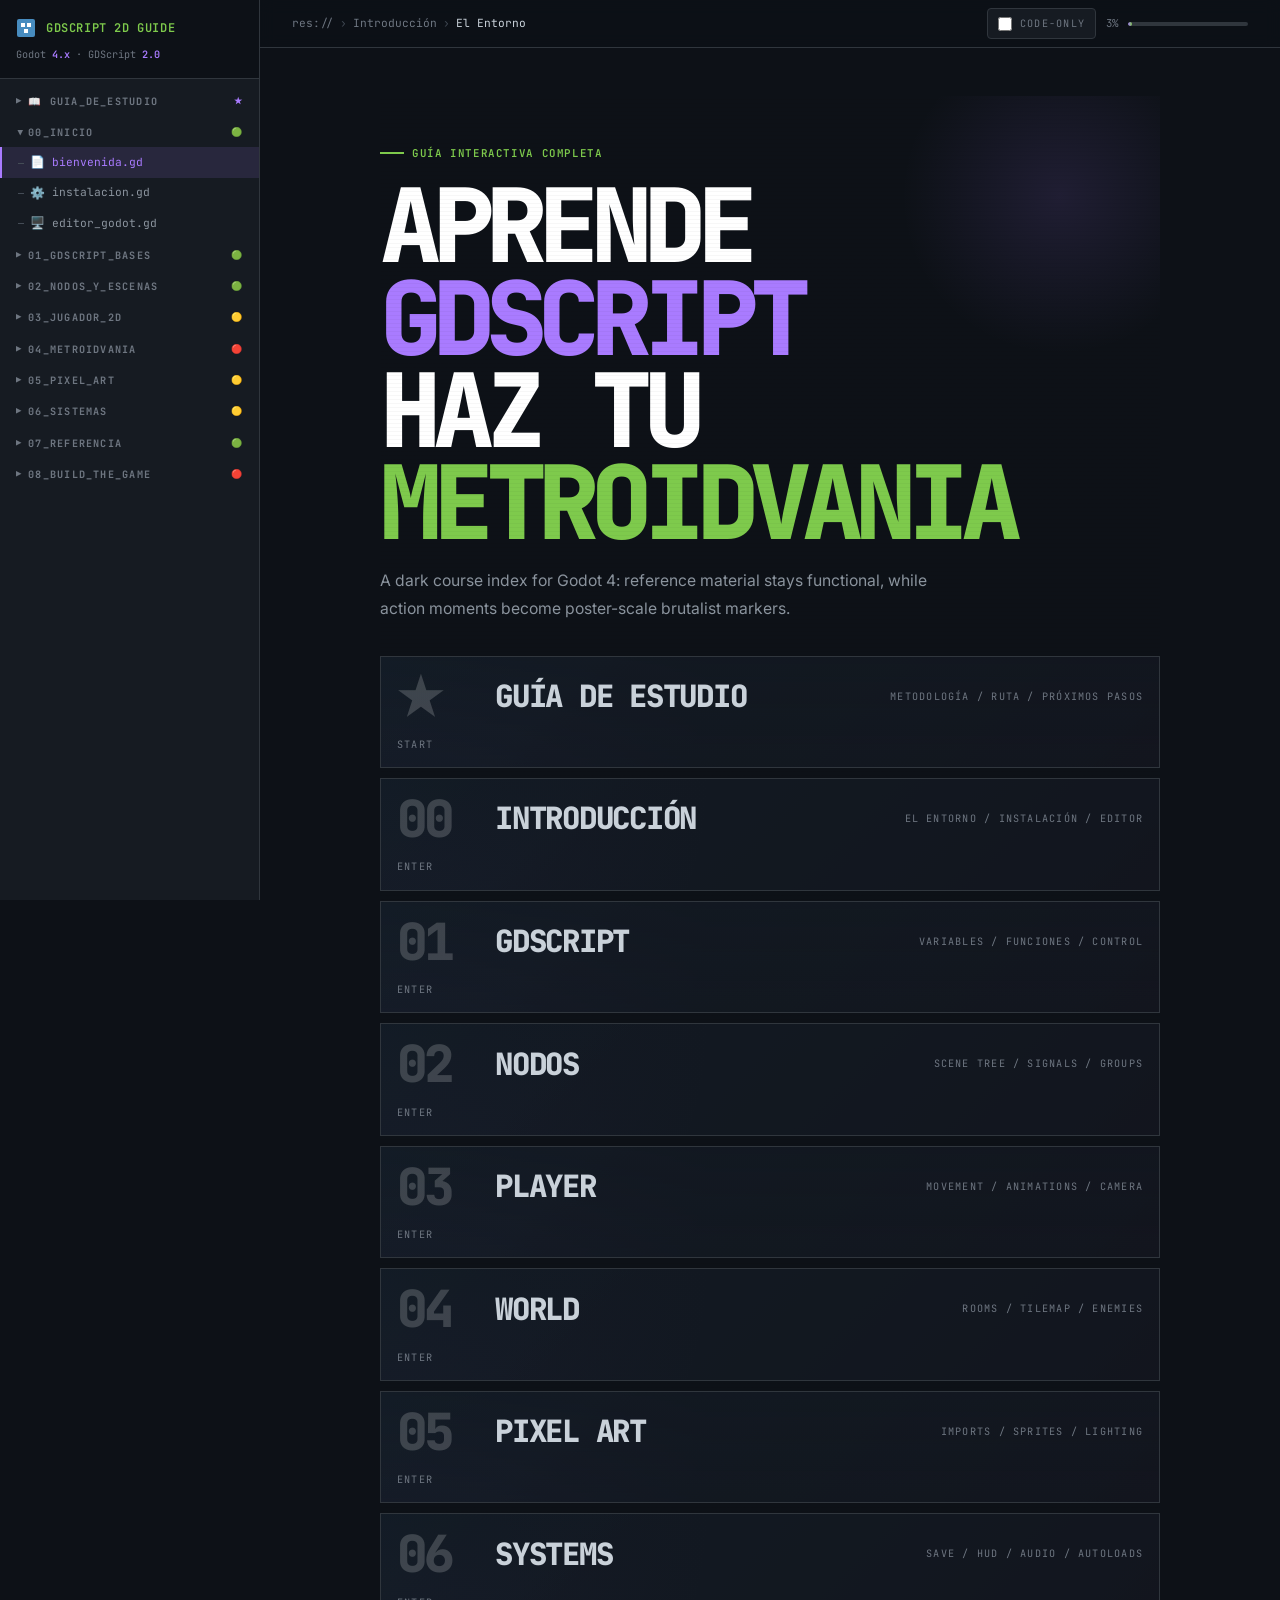
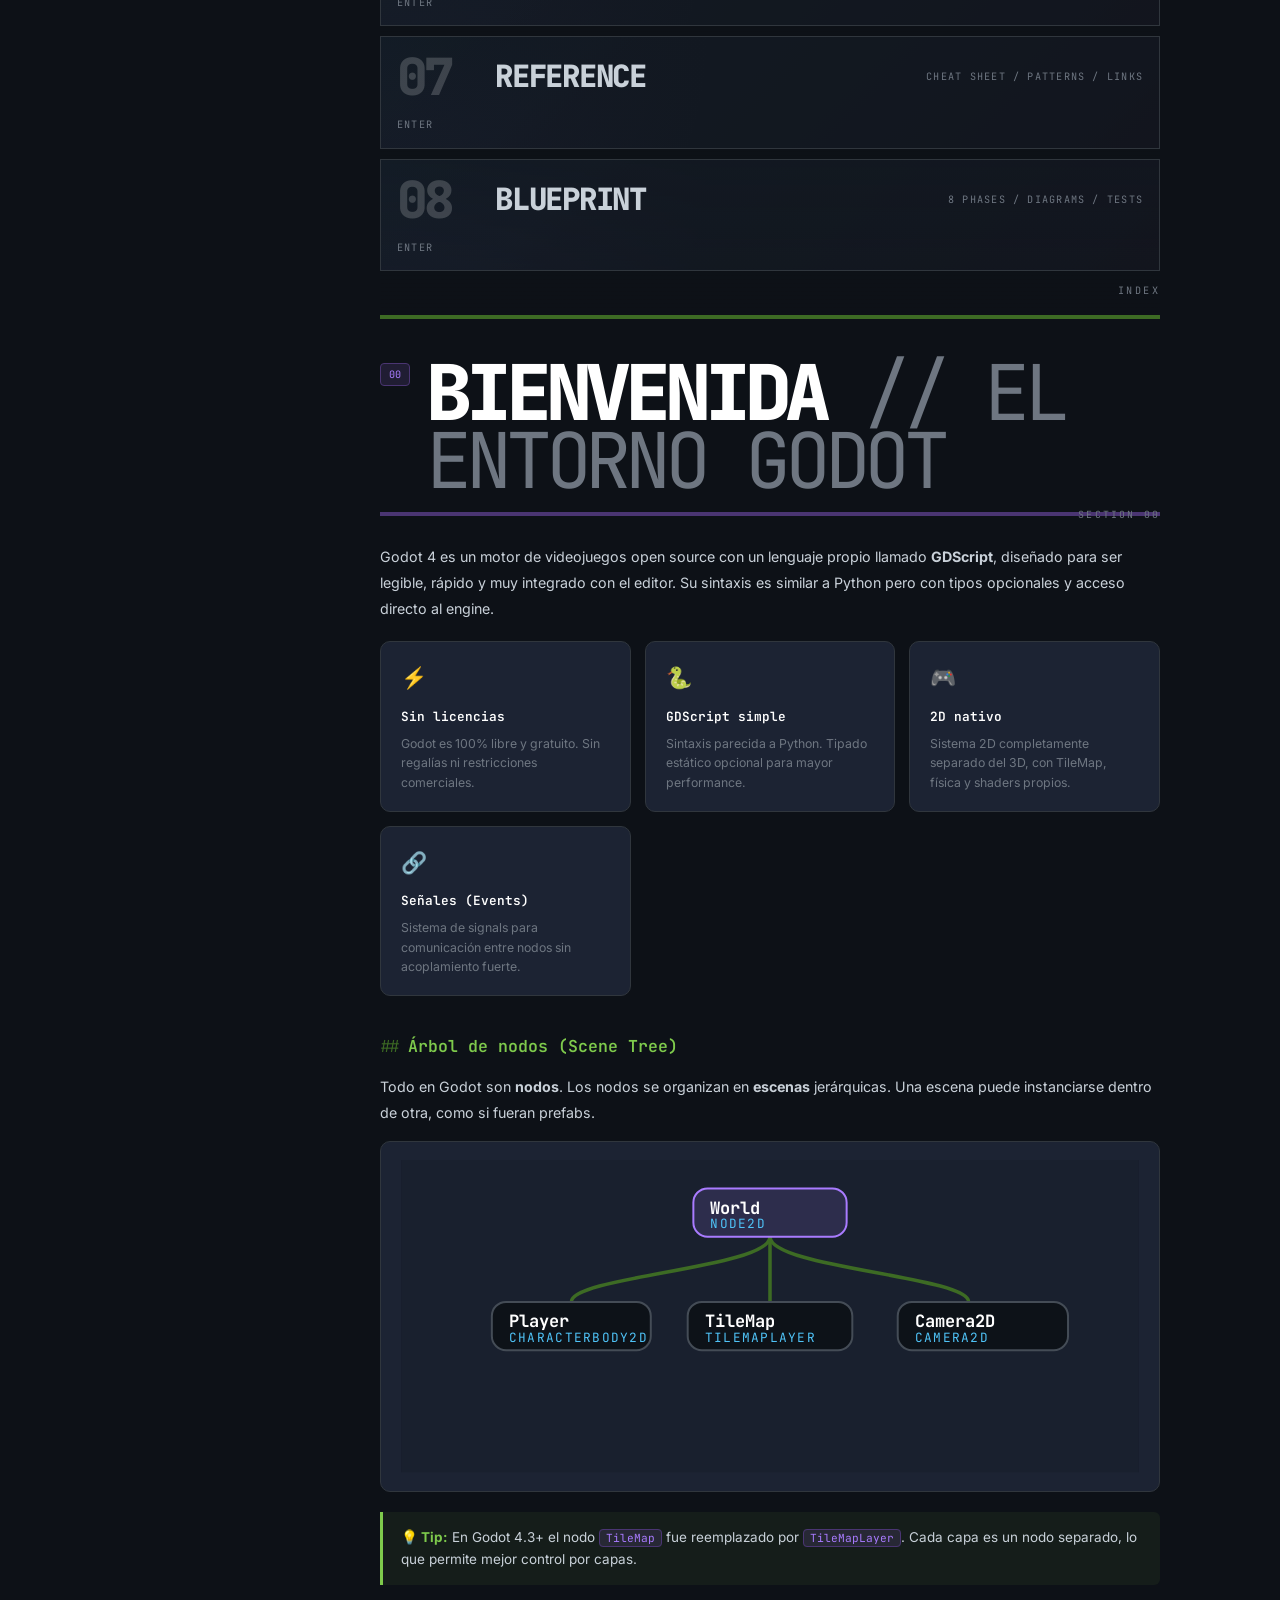
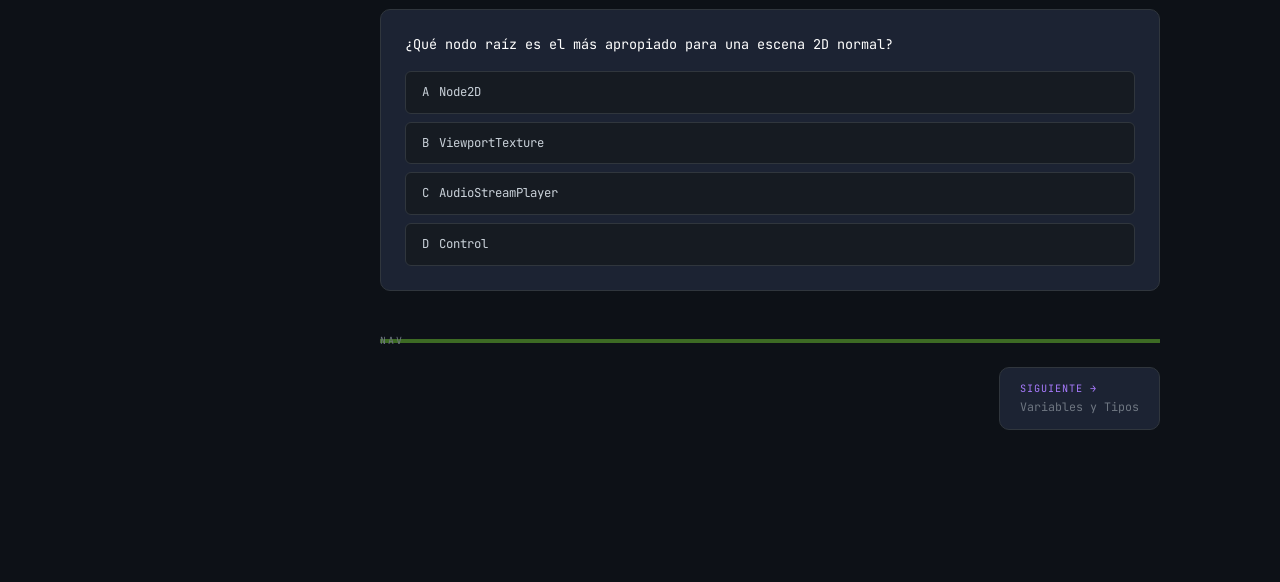
==== commit 22fb668f: "Cache busting: add version param to CSS/JS links" ====
--- a/index.html
+++ b/index.html
@@ -6,7 +6,7 @@
 <title>GDScript & Godot 4 — Guía Metroidvania 2D</title>
 <link rel="preconnect" href="https://fonts.googleapis.com">
 <link href="https://fonts.googleapis.com/css2?family=JetBrains+Mono:wght@300;400;500;600;700&family=Inter:wght@300;400;500;600&display=swap" rel="stylesheet">
-<link rel="stylesheet" href="css/style.css">
+<link rel="stylesheet" href="css/style.css?v=2">
 </head>
 <body>
 
@@ -2168,6 +2168,6 @@
 <!-- HAMBURGER -->
 <button class="hamburger" id="hamburger" onclick="openSidebar()">☰</button>
 
-<script src="js/app.js" defer></script>
+<script src="js/app.js?v=2"></script>
 </body>
 </html>
--- a/css/style.css
+++ b/css/style.css
@@ -406,7 +406,14 @@
   margin-bottom: 72px;
   display: none;
 }
-.section.active-section { display: block; }
+.section.active-section {
+  display: block;
+  animation: fadeSlideIn .28s ease forwards;
+}
+@keyframes fadeSlideIn {
+  from { opacity: 0; transform: translateY(12px); }
+  to   { opacity: 1; transform: translateY(0); }
+}
 .section-header {
   display: flex;
   align-items: flex-start;
@@ -1092,21 +1099,12 @@
   inset: 0;
   pointer-events: none;
   z-index: 999;
+  background: var(--bg);
   opacity: 0;
-  background:
-    radial-gradient(circle at 50% 50%, rgba(255,255,255,.95), rgba(255,255,255,.5) 18%, transparent 28%),
-    linear-gradient(135deg, rgba(169,123,255,.38), rgba(126,202,76,.12));
-  mix-blend-mode: screen;
+  transition: opacity .15s ease;
 }
 body.flash-transition #flash-layer {
-  animation: brutalFlash .22s steps(2, end) 1;
-}
-@keyframes brutalFlash {
-  0%   { opacity: 0; transform: scale(.98); }
-  18%  { opacity: 1; }
-  35%  { opacity: .3; }
-  55%  { opacity: .92; transform: scale(1.01); }
-  100% { opacity: 0; transform: scale(1); }
+  opacity: .55;
 }
 
 /* ============================================================
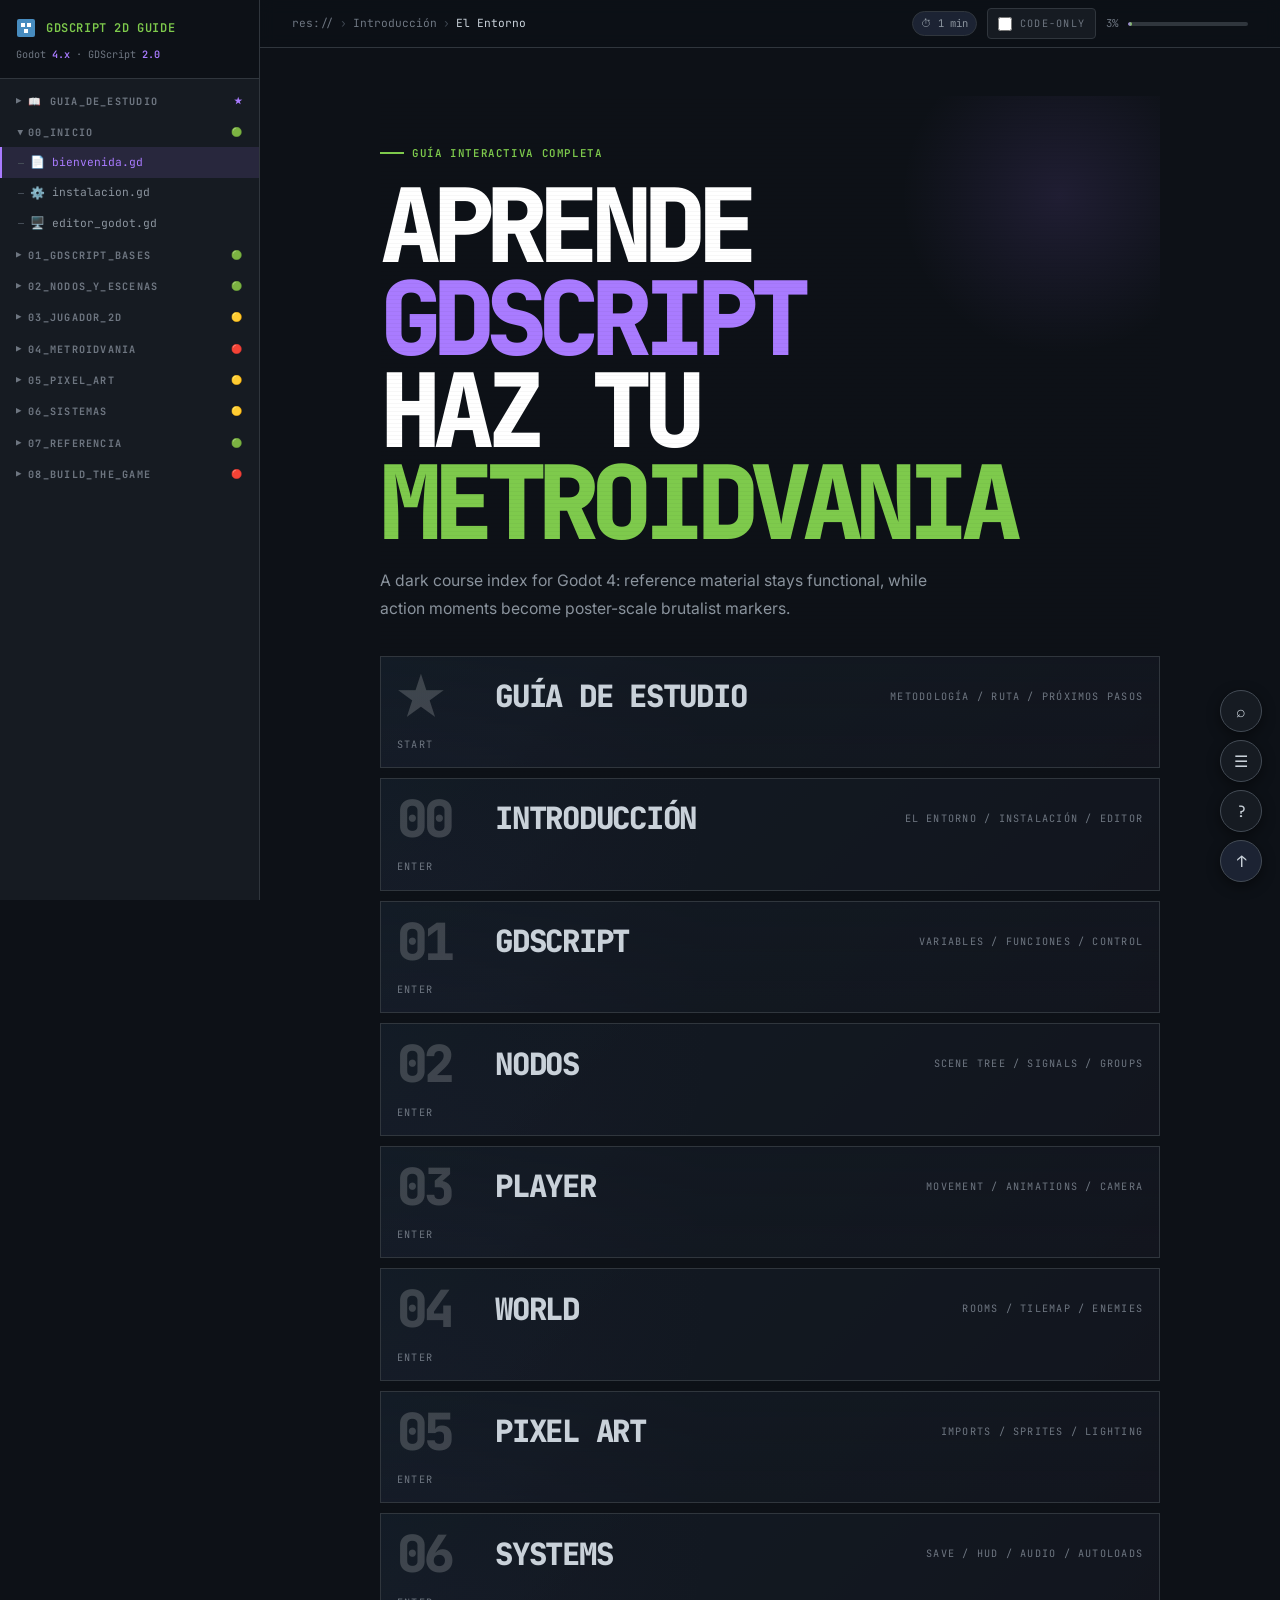
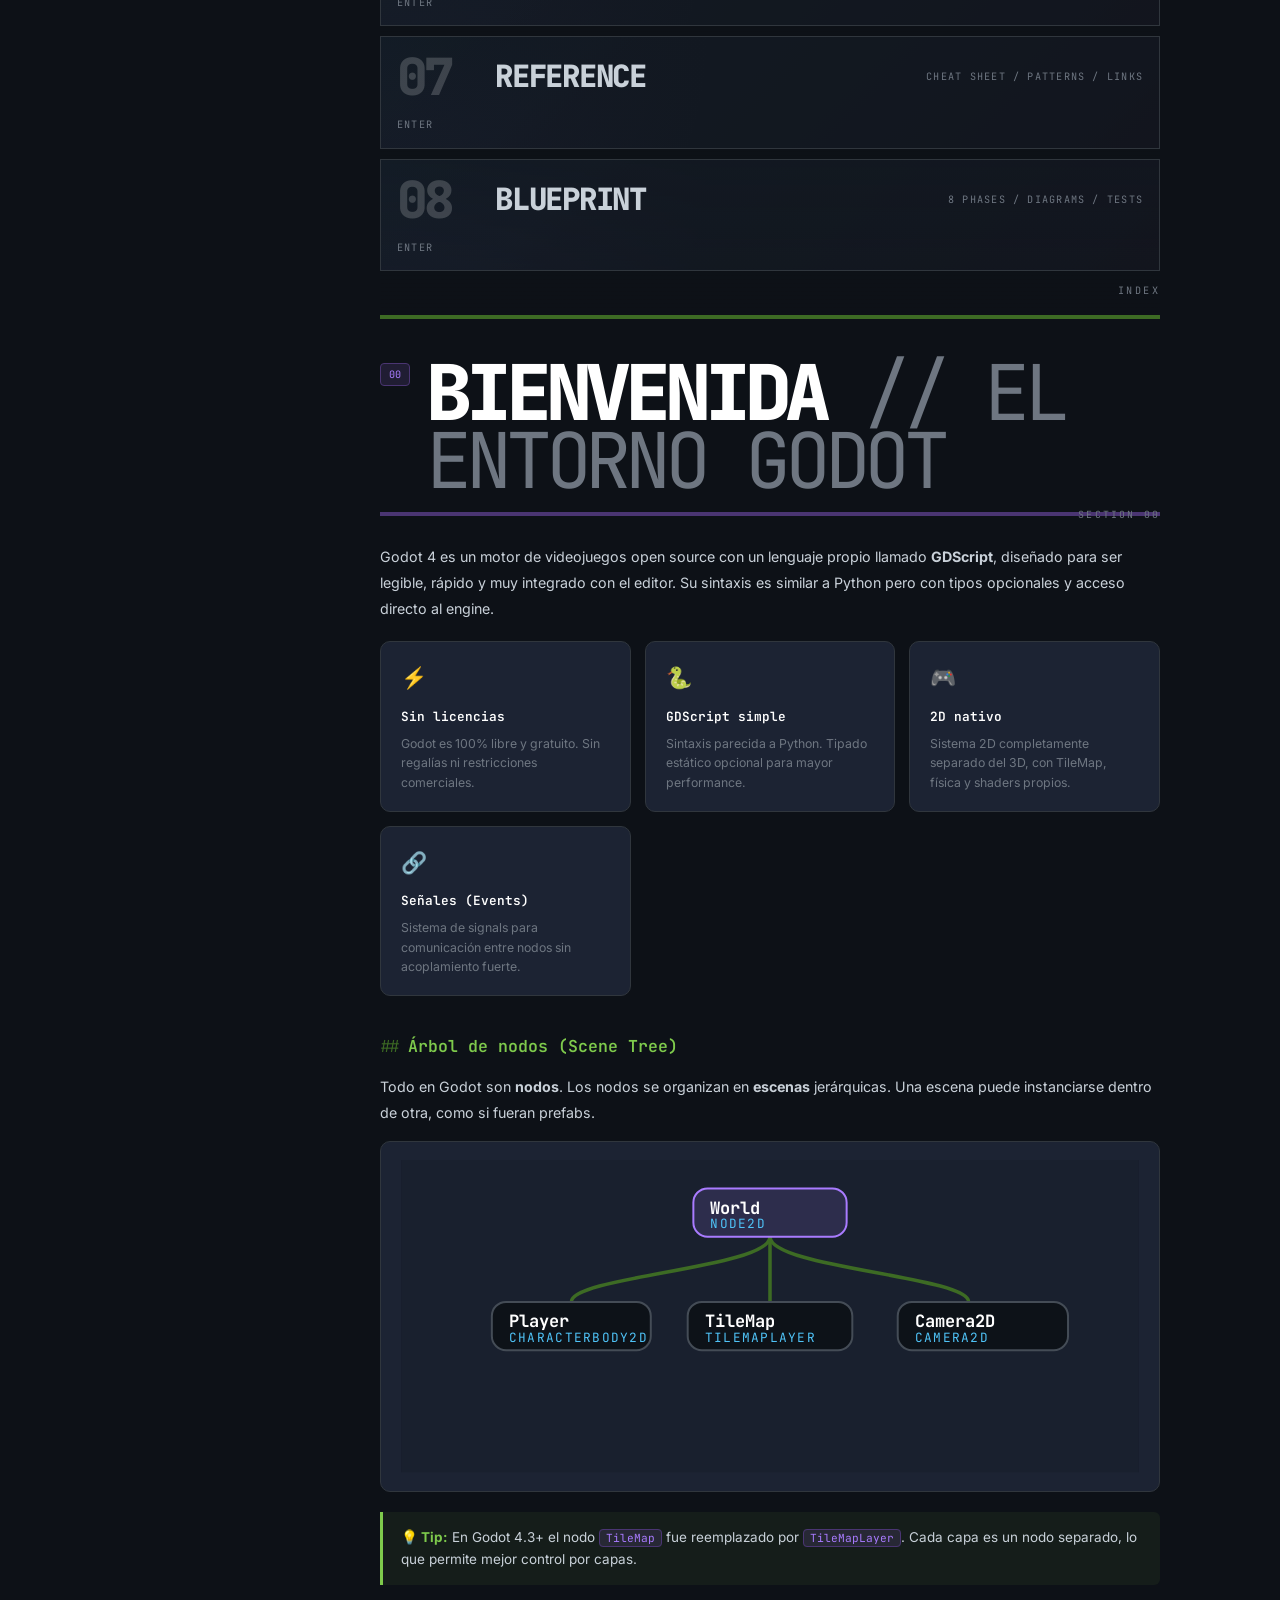
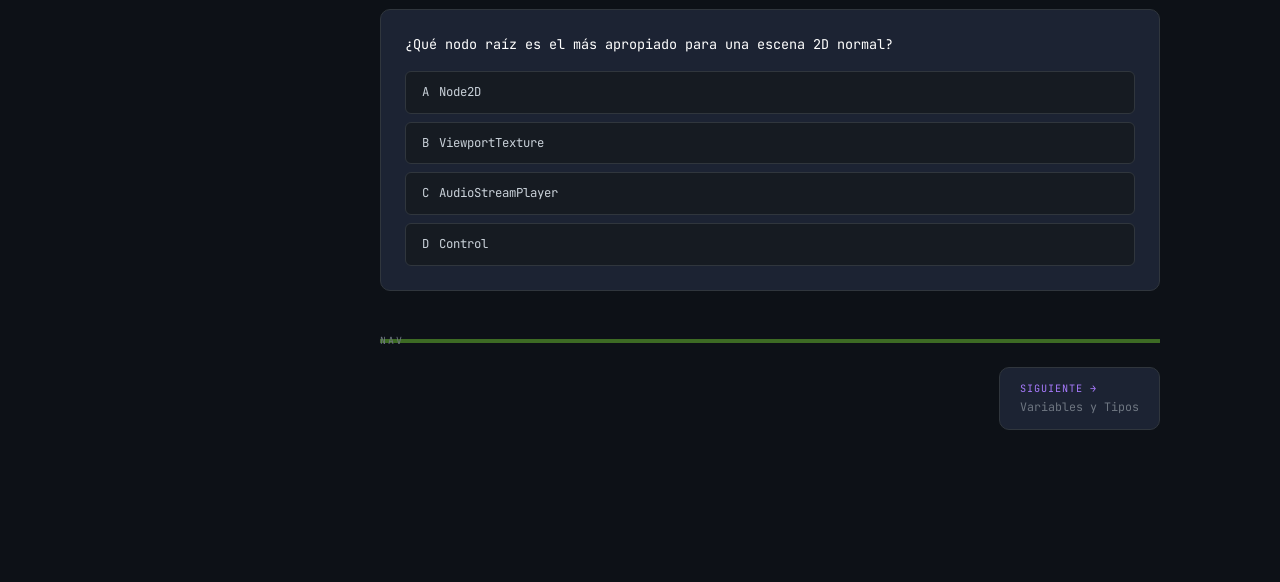
==== commit a4e975a1: "Add search, keyboard nav, TOC, reading time & a11y; remove orphan HTML - Command palette (Ctrl+K / /" ====
--- a/index.html
+++ b/index.html
@@ -6,7 +6,8 @@
 <title>GDScript & Godot 4 — Guía Metroidvania 2D</title>
 <link rel="preconnect" href="https://fonts.googleapis.com">
 <link href="https://fonts.googleapis.com/css2?family=JetBrains+Mono:wght@300;400;500;600;700&family=Inter:wght@300;400;500;600&display=swap" rel="stylesheet">
-<link rel="stylesheet" href="css/style.css?v=2">
+<link rel="stylesheet" href="css/style.css?v=4">
+<link rel="stylesheet" href="css/extensions.css?v=4">
 </head>
 <body>
 
@@ -41,6 +42,9 @@
         </div>
         <div class="tree-item" onclick="navigate('study','Guía de Estudio','Ruta de aprendizaje')">
           <span class="icon">🗺️</span>roadmap.md
+        </div>
+        <div class="tree-item" onclick="navigate('study','Guía de Estudio','Errores comunes')">
+          <span class="icon">⚠️</span>common_mistakes.md
         </div>
         <div class="tree-item" onclick="navigate('study','Guía de Estudio','Próximos pasos')">
           <span class="icon">🚀</span>next_steps.md
@@ -496,6 +500,95 @@
 
         <nav class="nav-footer" data-section="study">
           <button class="nav-btn" onclick="navigate('study','Guía de Estudio','Cómo usar esta guía')">← Anterior: Metodología</button>
+          <button class="nav-btn right" onclick="navigate('study','Guía de Estudio','Errores comunes')">Siguiente: Errores comunes →</button>
+        </nav>
+      </div>
+
+      <!-- Errores comunes -->
+      <div id="page-Errores comunes" style="display:none">
+        <div class="section-header">
+          <span class="section-number">★</span>
+          <h2><span class="dim">//</span> Errores comunes de principiantes</h2>
+        </div>
+
+        <p>Estos son los errores más frecuentes al aprender Godot 4 y GDScript. Reconocerlos te ahorrará horas de debugging.</p>
+
+        <h3>⚠️ 1. No multiplicar por delta</h3>
+        <p>El error más común. Si mueves un objeto sin usar <code>delta</code>, el movimiento será diferente en cada pantalla (60 fps vs 144 fps).</p>
+        <div class="code-block">
+          <div class="code-block-header"><span class="lang">GDScript</span><span class="file-name">mal.gd</span><button class="copy-btn" onclick="copyCode(this)">Copiar</button></div>
+          <pre><code><span class="cm"># ❌ MAL: el movimiento depende de los fps</span>
+<span class="kw">func</span> <span class="fn">_process</span>(<span class="var">delta</span>):  <span class="cm"># También debería ser _physics_process</span>
+    <span class="var">position</span>.x += <span class="num">5</span>
+
+<span class="cm"># ✅ BIEN: frame-rate independiente</span>
+<span class="kw">func</span> <span class="fn">_physics_process</span>(<span class="var">delta</span>: <span class="cls">float</span>) -> <span class="kw">void</span>:
+    <span class="var">position</span>.x += <span class="num">200</span> * <span class="var">delta</span></code></pre>
+        </div>
+
+        <h3>⚠️ 2. Usar get_node() con rutas quemadas</h3>
+        <p>Llamar <code>$Nodo</code> cada frame es ineficiente. Además, si renombras el nodo, el código se rompe.</p>
+        <div class="code-block">
+          <div class="code-block-header"><span class="lang">GDScript</span><span class="file-name">mal.gd</span><button class="copy-btn" onclick="copyCode(this)">Copiar</button></div>
+          <pre><code><span class="cm"># ❌ MAL: get_node cada frame + ruta quemada</span>
+<span class="kw">func</span> <span class="fn">_process</span>(<span class="var">delta</span>):
+    <span class="kw">var</span> <span class="var">sprite</span> = $Sprite2D
+    <span class="var">sprite</span>.modulate = <span class="cls">Color</span>(<span class="num">1</span>, <span class="num">0</span>, <span class="num">0</span>)
+
+<span class="cm"># ✅ BIEN: @onready cachea la referencia</span>
+<span class="nd">@onready</span> <span class="kw">var</span> <span class="var">sprite</span>: <span class="cls">Sprite2D</span> = $Sprite2D</code></pre>
+        </div>
+
+        <h3>⚠️ 3. No desconectar señales</h3>
+        <p>Si conectas una señal en código pero no la desconectas al salir de la escena, obtienes errores de "null instance" o comportamientos duplicados.</p>
+        <div class="code-block">
+          <div class="code-block-header"><span class="lang">GDScript</span><span class="file-name">mal.gd</span><button class="copy-btn" onclick="copyCode(this)">Copiar</button></div>
+          <pre><code><span class="cm"># ❌ MAL: señal nunca se desconecta</span>
+<span class="kw">func</span> <span class="fn">_ready</span>() -> <span class="kw">void</span>:
+    <span class="var">enemy</span>.hit.<span class="kw">connect</span>(<span class="var">_on_enemy_hit</span>)
+
+<span class="cm"># ✅ BIEN: desconectar en _exit_tree</span>
+<span class="kw">func</span> <span class="fn">_ready</span>() -> <span class="kw">void</span>:
+    <span class="var">enemy</span>.hit.<span class="kw">connect</span>(<span class="var">_on_enemy_hit</span>)
+<span class="kw">func</span> <span class="fn">_exit_tree</span>() -> <span class="kw">void</span>:
+    <span class="var">enemy</span>.hit.disconnect(<span class="var">_on_enemy_hit</span>)</code></pre>
+        </div>
+
+        <h3>⚠️ 4. Un solo script gigante</h3>
+        <p>Poner toda la lógica del juego en un solo archivo hace que el código sea imposible de mantener. Godot está diseñado para composición de nodos.</p>
+        <div class="tip"><strong>Regla práctica:</strong> Si un script supera las 200-300 líneas, dividí su comportamiento en nodos hijos especializados (HealthComponent, MovementController, etc.).</div>
+
+        <h3>⚠️ 5. No usar tipos (type hints)</h3>
+        <p>GDScript 2.0 soporta tipado estático opcional. No usarlo significa perder autocompletado, detección de errores en tiempo de compilación y rendimiento.</p>
+        <div class="code-block">
+          <div class="code-block-header"><span class="lang">GDScript</span><span class="file-name">mal.gd</span><button class="copy-btn" onclick="copyCode(this)">Copiar</button></div>
+          <pre><code><span class="cm"># ❌ MAL: sin tipos</span>
+<span class="kw">func</span> <span class="fn">take_damage</span>(<span class="var">amount</span>, <span class="var">source</span>):
+    <span class="kw">return</span> <span class="var">hp</span> - <span class="var">amount</span>
+
+<span class="cm"># ✅ BIEN: con tipos</span>
+<span class="kw">func</span> <span class="fn">take_damage</span>(<span class="var">amount</span>: <span class="cls">int</span>, <span class="var">source</span>: <span class="cls">Node</span>) -> <span class="cls">int</span>:
+    <span class="kw">return</span> <span class="var">hp</span> - <span class="var">amount</span></code></pre>
+        </div>
+
+        <h3>📌 Resumen rápido</h3>
+        <table>
+          <thead><tr><th>Error</th><th>Solución</th></tr></thead>
+          <tbody>
+            <tr><td>No multiplicar por delta</td><td>Siempre <code>movimiento * delta</code></td></tr>
+            <tr><td>get_node() cada frame</td><td>Usar <code>@onready var</code></td></tr>
+            <tr><td>Señales sin desconectar</td><td>Desconectar en <code>_exit_tree()</code></td></tr>
+            <tr><td>Scripts monolíticos</td><td>Composición de nodos</td></tr>
+            <tr><td>Sin type hints</td><td>Siempre tipar variables y funciones</td></tr>
+            <tr><td><code>_process</code> para movimiento</td><td>Usar <code>_physics_process</code></td></tr>
+            <tr><td>Olvidar <code>move_and_slide()</code></td><td>Llamarlo después de setear <code>velocity</code></td></tr>
+          </tbody>
+        </table>
+
+        <div class="tip"><strong>💡 Tip:</strong> Activá las advertencias <code>UNTYPED_DECLARATION</code> y <code>UNSAFE_PROPERTY_ACCESS</code> en Project Settings de Godot para que el editor te marque automáticamente el código sin tipar.</div>
+
+        <nav class="nav-footer" data-section="study">
+          <button class="nav-btn" onclick="navigate('study','Guía de Estudio','Ruta de aprendizaje')">← Anterior: Ruta de aprendizaje</button>
           <button class="nav-btn right" onclick="navigate('study','Guía de Estudio','Próximos pasos')">Siguiente: Próximos pasos →</button>
         </nav>
       </div>
@@ -591,7 +684,7 @@
         <div class="tip"><strong>💪 El viaje continúa:</strong> Aprender Godot es un proceso continuo. La mejor forma de mejorar es <strong>construir</strong>. Empieza pequeño, termina proyectos, comparte tu trabajo. ¡El próximo gran juego indie puede ser el tuyo!</div>
 
         <nav class="nav-footer" data-section="study">
-          <button class="nav-btn" onclick="navigate('study','Guía de Estudio','Ruta de aprendizaje')">← Anterior: Ruta de aprendizaje</button>
+          <button class="nav-btn" onclick="navigate('study','Guía de Estudio','Errores comunes')">← Anterior: Errores comunes</button>
           <button class="nav-btn right" onclick="navigate('intro','Introducción','El Entorno')">Comenzar curso →</button>
         </nav>
       </div>
@@ -2168,6 +2261,7 @@
 <!-- HAMBURGER -->
 <button class="hamburger" id="hamburger" onclick="openSidebar()">☰</button>
 
-<script src="js/app.js?v=2"></script>
+<script src="js/app.js?v=4"></script>
+<script src="js/extensions.js?v=4"></script>
 </body>
 </html>
--- a/css/extensions.css
+++ b/css/extensions.css
@@ -0,0 +1,295 @@
+/* ============================================================
+   EXTENSIONS — UI for search, toolbar, TOC, reading time, a11y
+   Reuses tokens from style.css (:root)
+   ============================================================ */
+
+/* ---------- focus visibility (a11y) ---------- */
+:focus-visible {
+  outline: 2px solid var(--cyan);
+  outline-offset: 2px;
+  border-radius: 3px;
+}
+body.modal-open { overflow: hidden; }
+
+/* ---------- reading time badge ---------- */
+.reading-time {
+  font-family: var(--font-mono);
+  font-size: .7rem;
+  color: var(--txt-dim);
+  background: var(--bg-card);
+  border: 1px solid var(--border);
+  padding: 3px 8px;
+  border-radius: 999px;
+  white-space: nowrap;
+}
+
+/* ============================================================
+   FLOATING TOOLBAR (FAB)
+   ============================================================ */
+.fab-toolbar {
+  position: fixed;
+  right: 18px;
+  bottom: 18px;
+  display: flex;
+  flex-direction: column;
+  gap: 8px;
+  z-index: 300;
+}
+.fab {
+  width: 42px;
+  height: 42px;
+  border-radius: 50%;
+  border: 1px solid var(--border-lit);
+  background: var(--bg-panel);
+  color: var(--txt);
+  font-family: var(--font-mono);
+  font-size: 1.05rem;
+  cursor: pointer;
+  display: flex;
+  align-items: center;
+  justify-content: center;
+  box-shadow: 0 4px 14px rgba(0, 0, 0, .45);
+  transition: transform .15s ease, background .15s ease, color .15s ease, border-color .15s ease;
+}
+.fab:hover {
+  background: var(--bg-hover);
+  color: var(--green);
+  border-color: var(--green-dim);
+  transform: translateY(-2px);
+}
+.fab.active {
+  color: var(--violet);
+  border-color: var(--violet-dim);
+}
+.fab-top { background: var(--bg-card); }
+
+/* ============================================================
+   COMMAND PALETTE
+   ============================================================ */
+.cmd-overlay {
+  position: fixed;
+  inset: 0;
+  background: rgba(5, 8, 13, .66);
+  backdrop-filter: blur(3px);
+  -webkit-backdrop-filter: blur(3px);
+  z-index: 500;
+  display: flex;
+  justify-content: center;
+  align-items: flex-start;
+  padding: 12vh 16px 16px;
+}
+.cmd-overlay[hidden] { display: none; }
+
+.cmd-box {
+  width: 100%;
+  max-width: 600px;
+  background: var(--bg-panel);
+  border: 1px solid var(--border-lit);
+  border-radius: var(--radius-lg);
+  box-shadow: 0 18px 60px rgba(0, 0, 0, .6);
+  overflow: hidden;
+  animation: cmd-pop .14s ease;
+}
+@keyframes cmd-pop { from { opacity: 0; transform: translateY(-8px); } to { opacity: 1; transform: none; } }
+
+.cmd-input-row {
+  display: flex;
+  align-items: center;
+  gap: 10px;
+  padding: 12px 14px;
+  border-bottom: 1px solid var(--border);
+}
+.cmd-icon { color: var(--txt-dim); font-size: 1.1rem; }
+#cmd-input {
+  flex: 1;
+  background: transparent;
+  border: none;
+  outline: none;
+  color: var(--txt);
+  font-family: var(--font-body);
+  font-size: 1rem;
+}
+#cmd-input::placeholder { color: var(--txt-muted); }
+.cmd-esc {
+  font-family: var(--font-mono);
+  font-size: .62rem;
+  color: var(--txt-muted);
+  border: 1px solid var(--border);
+  border-radius: 4px;
+  padding: 2px 6px;
+}
+
+.cmd-list {
+  list-style: none;
+  max-height: 52vh;
+  overflow-y: auto;
+  padding: 6px;
+}
+.cmd-item {
+  display: flex;
+  align-items: baseline;
+  gap: 10px;
+  padding: 9px 12px;
+  border-radius: var(--radius);
+  cursor: pointer;
+  flex-wrap: wrap;
+}
+.cmd-item.active { background: var(--bg-hover); }
+.cmd-sec {
+  font-family: var(--font-mono);
+  font-size: .62rem;
+  text-transform: uppercase;
+  letter-spacing: .04em;
+  color: var(--violet);
+  min-width: 96px;
+}
+.cmd-page { font-size: .92rem; color: var(--txt); font-weight: 500; }
+.cmd-sub {
+  flex-basis: 100%;
+  font-size: .72rem;
+  color: var(--txt-muted);
+  padding-left: 106px;
+  overflow: hidden;
+  text-overflow: ellipsis;
+  white-space: nowrap;
+}
+.cmd-empty { padding: 18px; text-align: center; color: var(--txt-muted); }
+
+.cmd-foot {
+  display: flex;
+  gap: 16px;
+  padding: 8px 14px;
+  border-top: 1px solid var(--border);
+  font-size: .68rem;
+  color: var(--txt-muted);
+}
+.cmd-foot kbd, .help-keys kbd, .help-tip kbd {
+  font-family: var(--font-mono);
+  font-size: .62rem;
+  border: 1px solid var(--border-lit);
+  border-radius: 4px;
+  padding: 1px 5px;
+  margin: 0 1px;
+  color: var(--txt-dim);
+  background: var(--bg-card);
+}
+
+/* ============================================================
+   HELP MODAL
+   ============================================================ */
+.help-box {
+  position: relative;
+  width: 100%;
+  max-width: 720px;
+  background: var(--bg-panel);
+  border: 1px solid var(--border-lit);
+  border-radius: var(--radius-lg);
+  padding: 26px 28px 22px;
+  box-shadow: 0 18px 60px rgba(0, 0, 0, .6);
+  animation: cmd-pop .14s ease;
+  max-height: 80vh;
+  overflow-y: auto;
+}
+.help-box h2 {
+  font-family: var(--font-mono);
+  color: var(--green);
+  font-size: 1.1rem;
+  margin-bottom: 18px;
+}
+.help-close {
+  position: absolute;
+  top: 14px;
+  right: 14px;
+  background: transparent;
+  border: 1px solid var(--border);
+  color: var(--txt-dim);
+  width: 30px;
+  height: 30px;
+  border-radius: 6px;
+  cursor: pointer;
+  font-size: .85rem;
+}
+.help-close:hover { color: var(--red); border-color: var(--red); }
+.help-grid {
+  display: grid;
+  grid-template-columns: 1fr 1fr;
+  gap: 24px;
+}
+.help-grid h3 {
+  font-family: var(--font-mono);
+  font-size: .82rem;
+  color: var(--cyan);
+  margin-bottom: 10px;
+}
+.help-steps { padding-left: 18px; }
+.help-steps li { margin-bottom: 7px; font-size: .9rem; }
+.help-keys { width: 100%; border-collapse: collapse; }
+.help-keys td { padding: 6px 4px; font-size: .85rem; border-bottom: 1px solid var(--border); vertical-align: top; }
+.help-keys td:first-child { white-space: nowrap; width: 42%; }
+.help-tip {
+  margin-top: 18px;
+  padding: 12px 14px;
+  background: var(--bg-card);
+  border-left: 3px solid var(--violet);
+  border-radius: var(--radius);
+  font-size: .88rem;
+}
+
+/* ============================================================
+   TABLE OF CONTENTS PANEL
+   ============================================================ */
+#toc-panel {
+  position: fixed;
+  right: 74px;
+  bottom: 18px;
+  width: 260px;
+  max-height: 60vh;
+  overflow-y: auto;
+  background: var(--bg-panel);
+  border: 1px solid var(--border-lit);
+  border-radius: var(--radius-lg);
+  box-shadow: 0 12px 40px rgba(0, 0, 0, .5);
+  padding: 12px 14px;
+  z-index: 290;
+  animation: cmd-pop .14s ease;
+}
+#toc-panel[hidden] { display: none; }
+.toc-head {
+  font-family: var(--font-mono);
+  font-size: .68rem;
+  text-transform: uppercase;
+  letter-spacing: .06em;
+  color: var(--txt-muted);
+  margin-bottom: 8px;
+}
+.toc-list { list-style: none; }
+.toc-item a {
+  display: block;
+  padding: 4px 6px;
+  border-radius: 4px;
+  font-size: .82rem;
+  color: var(--txt-dim);
+  border-left: 2px solid transparent;
+}
+.toc-item a:hover {
+  color: var(--green);
+  background: var(--bg-hover);
+  text-decoration: none;
+  border-left-color: var(--green-dim);
+}
+.toc-l3 a { padding-left: 18px; font-size: .76rem; }
+.toc-empty { color: var(--txt-muted); font-size: .8rem; }
+
+/* ============================================================
+   RESPONSIVE
+   ============================================================ */
+@media (max-width: 640px) {
+  .help-grid { grid-template-columns: 1fr; gap: 16px; }
+  #toc-panel { right: 12px; left: 12px; width: auto; bottom: 74px; }
+  .reading-time { display: none; }
+  .cmd-sub { padding-left: 0; }
+  .cmd-sec { min-width: auto; }
+}
+@media print {
+  .fab-toolbar, #toc-panel, .cmd-overlay { display: none !important; }
+}
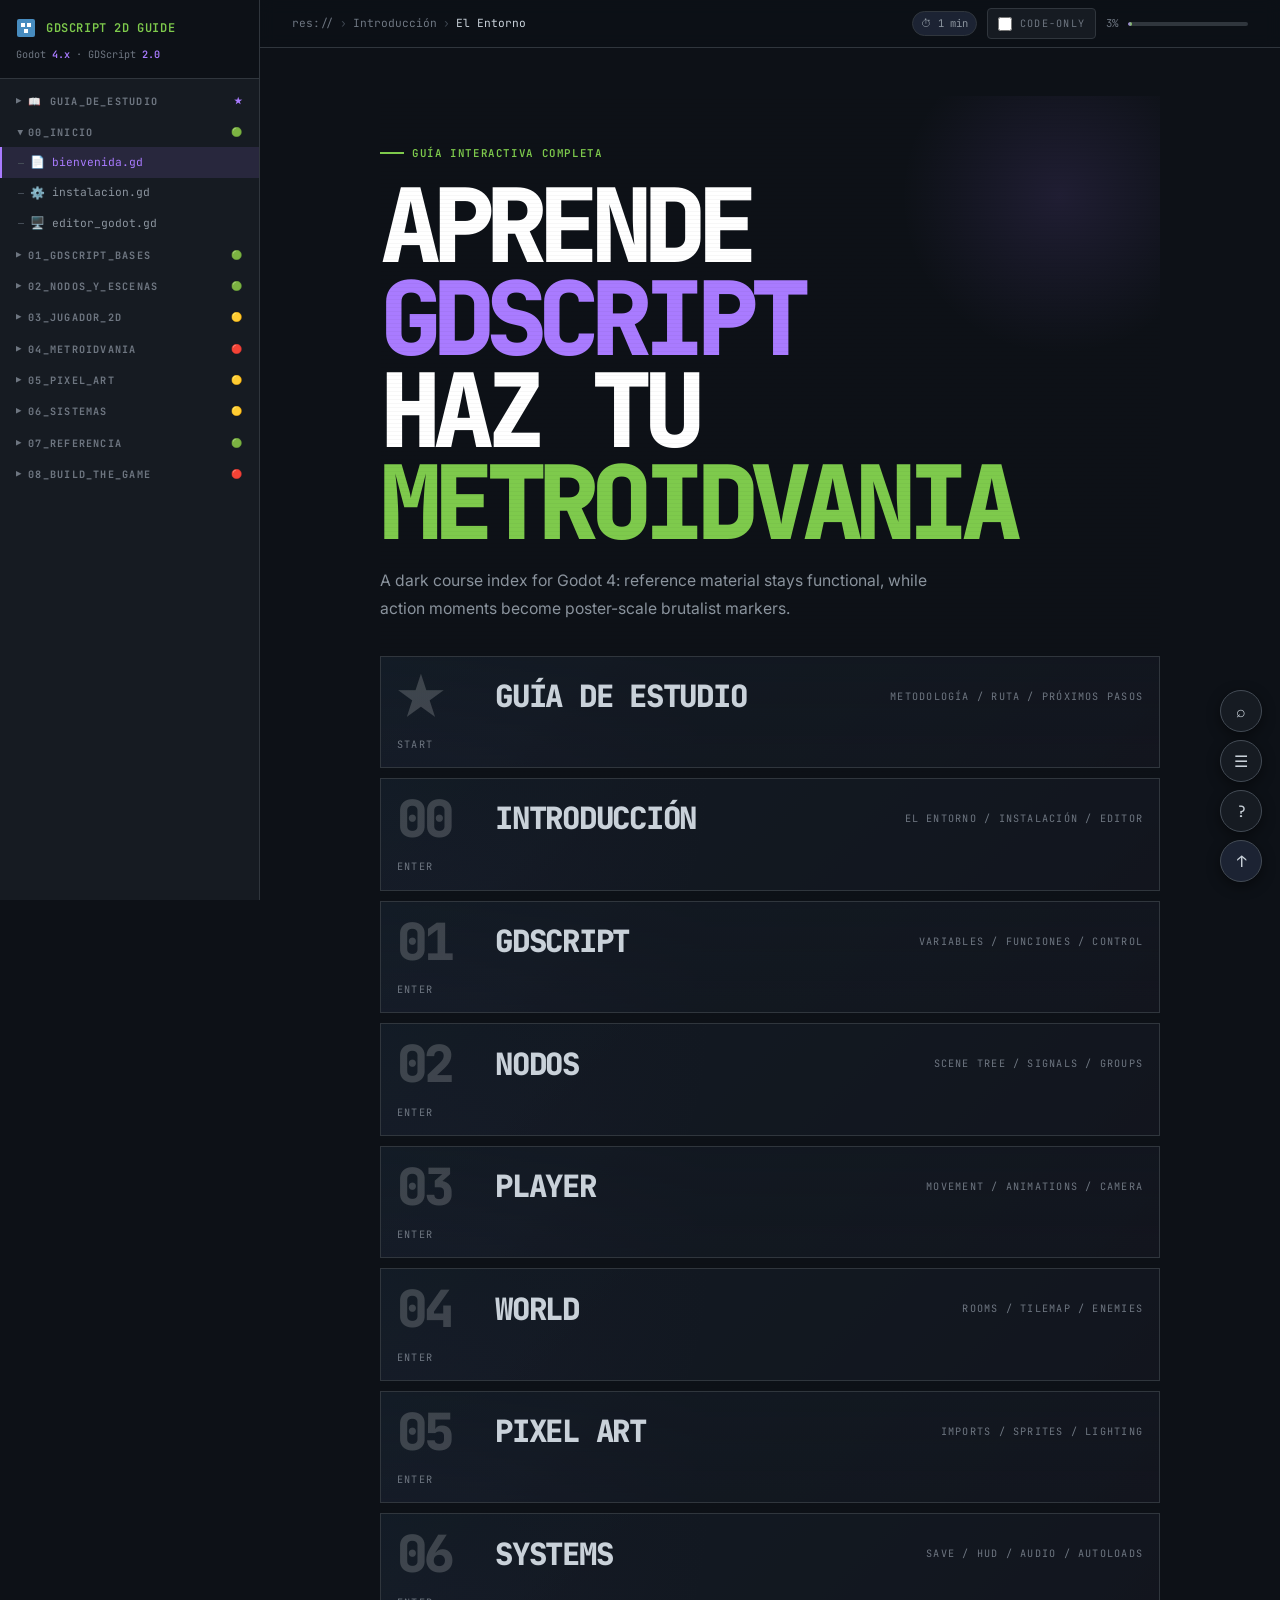
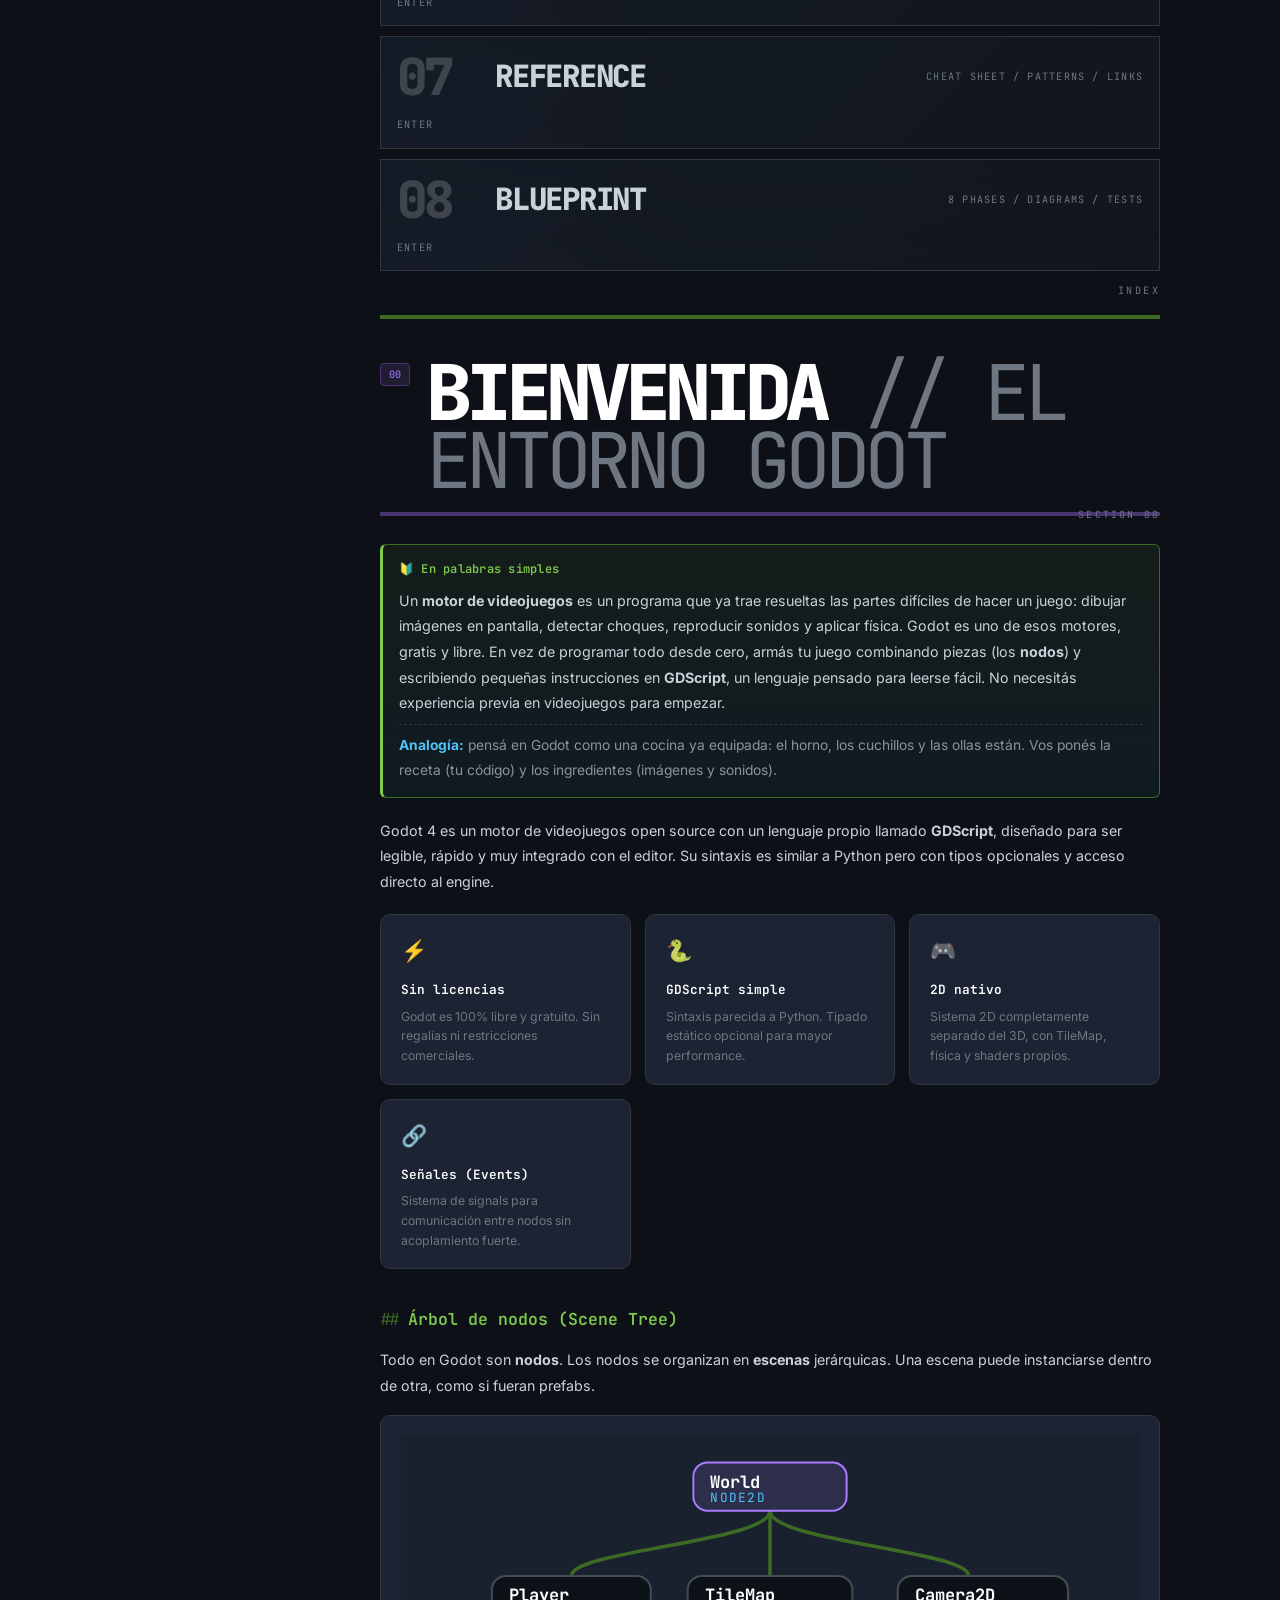
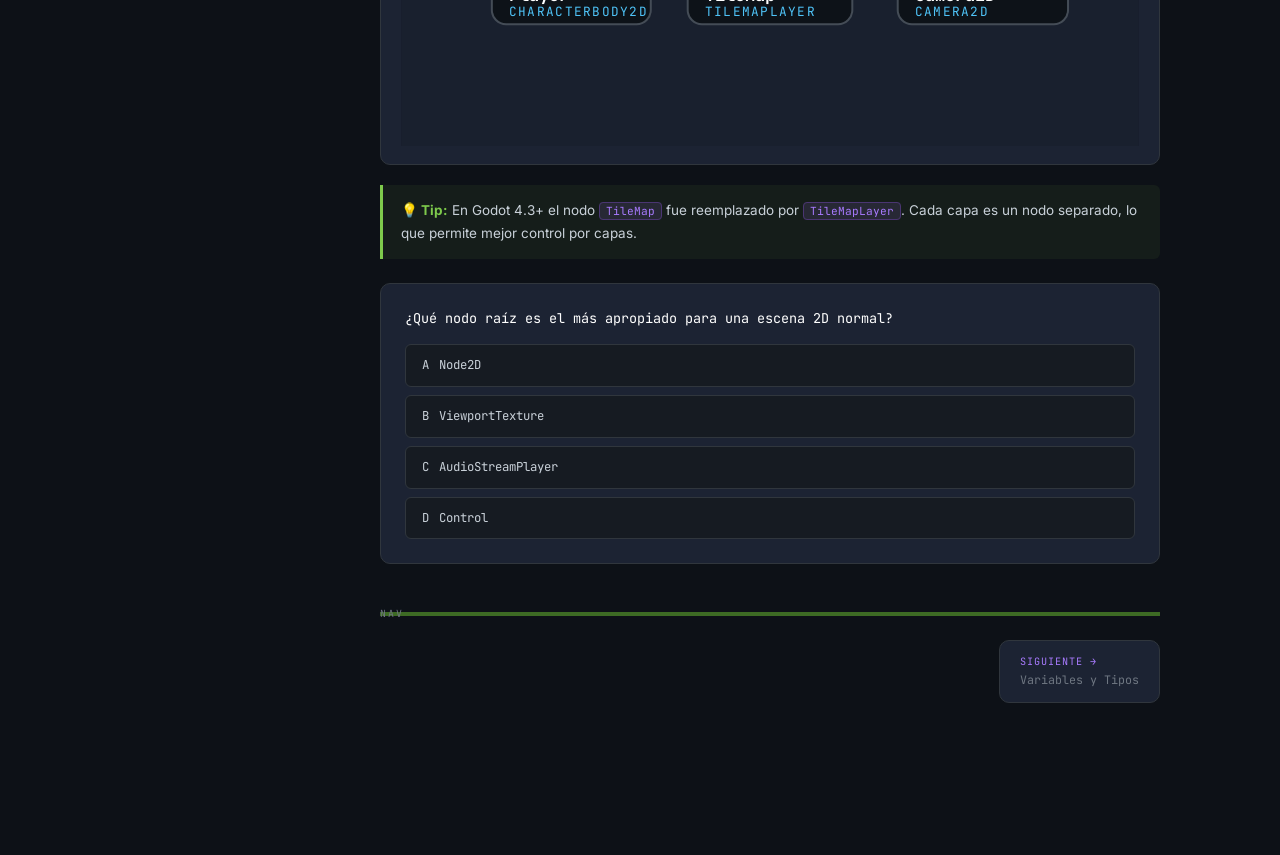
==== commit fed5a113: "Expand content: beginner-friendly explanations across all pages Add a '🔰 En palabras simples' box to" ====
--- a/index.html
+++ b/index.html
@@ -704,6 +704,12 @@
             <div class="section-title">Bienvenida <span class="dim">// El entorno Godot</span></div>
           </div>
         </div>
+        <div class="eli5">
+        <div class="eli5-title">🔰 En palabras simples</div>
+        <p>Un <strong>motor de videojuegos</strong> es un programa que ya trae resueltas las partes difíciles de hacer un juego: dibujar imágenes en pantalla, detectar choques, reproducir sonidos y aplicar física. Godot es uno de esos motores, gratis y libre. En vez de programar todo desde cero, armás tu juego combinando piezas (los <strong>nodos</strong>) y escribiendo pequeñas instrucciones en <strong>GDScript</strong>, un lenguaje pensado para leerse fácil. No necesitás experiencia previa en videojuegos para empezar.</p>
+        <p class="eli5-analogy"><strong>Analogía:</strong> pensá en Godot como una cocina ya equipada: el horno, los cuchillos y las ollas están. Vos ponés la receta (tu código) y los ingredientes (imágenes y sonidos).</p>
+        </div>
+
         <p>
           Godot 4 es un motor de videojuegos open source con un lenguaje propio llamado <strong>GDScript</strong>, diseñado para ser legible, rápido y muy integrado con el editor. Su sintaxis es similar a Python pero con tipos opcionales y acceso directo al engine.
         </p>
@@ -752,6 +758,13 @@
           <span class="section-number">00</span>
           <div><div class="section-title">Instalación <span class="dim">// Setup del proyecto</span></div></div>
         </div>
+        <div class="eli5">
+        <div class="eli5-title">🔰 En palabras simples</div>
+        <p>Instalar Godot es más simple que la mayoría de programas: no hay instalador, descargás <strong>un solo archivo</strong> y lo abrís. Lo primero que vas a hacer es crear un <strong>proyecto</strong>, que no es más que la carpeta donde vivirá tu juego. Todo lo que crees se guarda ahí adentro.</p>
+        <p>⚠️ Elegí una ruta <strong>sin espacios ni tildes</strong> (por ejemplo <code class="inline">C:/godot/mi_juego</code>): algunos sistemas se confunden con caracteres raros en la ruta.</p>
+        <p class="eli5-analogy"><strong>Analogía:</strong> crear un proyecto es como abrir una carpeta nueva en blanco para un trabajo: todavía no hay nada, pero es el lugar donde irás poniendo todo.</p>
+        </div>
+
         <h2>Descarga e instalación</h2>
         <p>Godot 4 no requiere instalación. Es un ejecutable portátil. Descárgalo desde <strong>godotengine.org</strong>. Elige la versión <strong>estándar</strong> (no .NET salvo que necesites C#).</p>
         <div class="checklist">
@@ -790,6 +803,12 @@
           <span class="section-number">00</span>
           <div><div class="section-title">El Editor <span class="dim">// Zonas clave</span></div></div>
         </div>
+        <div class="eli5">
+        <div class="eli5-title">🔰 En palabras simples</div>
+        <p>El <strong>editor</strong> es la ventana de Godot donde construís el juego. Está dividido en <strong>zonas</strong>, cada una con un trabajo: una muestra las piezas de tu escena, otra sus propiedades, otra el código, otra los archivos. Al principio parece mucho, pero en la práctica usás siempre las mismas tres o cuatro.</p>
+        <p class="eli5-analogy"><strong>Analogía:</strong> como el tablero de un auto: hay muchos botones, pero manejás con el volante, los pedales y la palanca. El resto lo descubrís con el tiempo.</p>
+        </div>
+
         <h2>Zonas del editor Godot</h2>
         <table class="data-table">
           <thead><tr><th>Zona</th><th>Descripción</th><th>Shortcut</th></tr></thead>
@@ -838,6 +857,12 @@
           <span class="section-number">01</span>
           <div><div class="section-title">GDScript <span class="dim">// Variables y Tipos</span></div></div>
         </div>
+        <div class="eli5">
+        <div class="eli5-title">🔰 En palabras simples</div>
+        <p>Una <strong>variable</strong> es una caja con nombre donde guardás un dato para usarlo después: la vida del jugador, su velocidad, si está vivo. El <strong>tipo</strong> indica qué clase de dato entra en esa caja: un número entero (<code class="inline">int</code>), uno con decimales (<code class="inline">float</code>), texto (<code class="inline">String</code>) o verdadero/falso (<code class="inline">bool</code>). Decir el tipo es opcional, pero ayuda a Godot a avisarte si te equivocás.</p>
+        <p class="eli5-analogy"><strong>Analogía:</strong> una variable es un casillero etiquetado: 'vida' guarda 100, 'nombre' guarda "Link". El tipo es el cartel que dice qué se puede meter adentro.</p>
+        </div>
+
         <div class="code-block">
           <div class="code-block-header">
             <span class="lang">GDScript</span>
@@ -891,6 +916,12 @@
           <span class="section-number">01</span>
           <div><div class="section-title">GDScript <span class="dim">// Funciones</span></div></div>
         </div>
+        <div class="eli5">
+        <div class="eli5-title">🔰 En palabras simples</div>
+        <p>Una <strong>función</strong> es un bloque de instrucciones con nombre que ejecutás cuando querés. En vez de repetir las mismas líneas una y otra vez, las metés en una función y la “llamás” por su nombre. Godot, además, llama solo a ciertas funciones especiales en momentos clave: <code class="inline">_ready()</code> al empezar y <code class="inline">_process()</code> en cada cuadro del juego.</p>
+        <p class="eli5-analogy"><strong>Analogía:</strong> una función es como el botón “picar” de la licuadora: lo apretás y se hace todo el proceso por vos, sin tener que explicar cada paso cada vez.</p>
+        </div>
+
         <div class="code-block">
           <div class="code-block-header">
             <span class="lang">GDScript</span>
@@ -942,6 +973,12 @@
           <span class="section-number">01</span>
           <div><div class="section-title">GDScript <span class="dim">// Control de Flujo</span></div></div>
         </div>
+        <div class="eli5">
+        <div class="eli5-title">🔰 En palabras simples</div>
+        <p>El <strong>control de flujo</strong> hace que tu juego decida y repita. “Si la vida llega a 0, morí” es una decisión (<code class="inline">if</code>). “Repetí esto para cada enemigo” es un bucle (<code class="inline">for</code>). Sin esto, el código correría de arriba a abajo una sola vez; con esto, reacciona a lo que pasa y puede repetir tareas.</p>
+        <p class="eli5-analogy"><strong>Analogía:</strong> es como las indicaciones de un GPS: “si hay tráfico, doblá”, “seguí derecho hasta el tercer semáforo”. El programa elige el camino según la situación.</p>
+        </div>
+
         <div class="code-block">
           <div class="code-block-header">
             <span class="lang">GDScript</span>
@@ -989,6 +1026,12 @@
           <span class="section-number">01</span>
           <div><div class="section-title">GDScript <span class="dim">// Colecciones</span></div></div>
         </div>
+        <div class="eli5">
+        <div class="eli5-title">🔰 En palabras simples</div>
+        <p>A veces no querés guardar un solo dato sino una colección. Un <strong>Array</strong> es una lista ordenada (elemento 0, 1, 2…), ideal para un inventario. Un <strong>Diccionario</strong> guarda pares <em>clave: valor</em>, como una agenda: buscás por un nombre y obtenés su dato (<code class="inline">"vida" → 100</code>).</p>
+        <p class="eli5-analogy"><strong>Analogía:</strong> el Array es una fila de casilleros numerados; el Diccionario es una agenda donde buscás por nombre, no por número.</p>
+        </div>
+
         <div class="code-block">
           <div class="code-block-header">
             <span class="lang">GDScript</span>
@@ -1032,6 +1075,12 @@
           <span class="section-number">01</span>
           <div><div class="section-title">GDScript <span class="dim">// Clases y POO</span></div></div>
         </div>
+        <div class="eli5">
+        <div class="eli5-title">🔰 En palabras simples</div>
+        <p>Una <strong>clase</strong> es un molde para crear cosas que comparten características. Definís una vez qué es un “Enemigo” (tiene vida, se mueve, ataca) y luego creás muchos enemigos a partir de ese molde. La <strong>herencia</strong> te deja partir de un molde y agregarle cosas: un “Jefe” es un Enemigo con más vida y un ataque extra. (POO = Programación Orientada a Objetos.)</p>
+        <p class="eli5-analogy"><strong>Analogía:</strong> la clase es el molde de galletas; cada galleta que sale es un objeto. Todas tienen la misma forma, pero podés decorarlas distinto.</p>
+        </div>
+
         <div class="code-block">
           <div class="code-block-header">
             <span class="lang">GDScript</span>
@@ -1103,6 +1152,12 @@
           <span class="section-number">02</span>
           <div><div class="section-title">Nodos y Escenas <span class="dim">// El árbol</span></div></div>
         </div>
+        <div class="eli5">
+        <div class="eli5-title">🔰 En palabras simples</div>
+        <p>En Godot <strong>todo es un nodo</strong>: el jugador, una imagen, un sonido, una zona de colisión. Los nodos se cuelgan unos de otros formando un árbol de padres e hijos, y ese árbol es tu <strong>escena</strong>. Un detalle clave: un nodo hijo se mueve junto con su padre, así que armás cosas complejas combinando piezas simples.</p>
+        <p class="eli5-analogy"><strong>Analogía:</strong> como un árbol genealógico u organigrama: hay un nodo “jefe” arriba y debajo cuelgan sus partes. Si movés al jefe, sus hijos lo siguen.</p>
+        </div>
+
         <p>Cada entidad en Godot es un <strong>Nodo</strong>. Los nodos se componen para formar <strong>Escenas</strong>. Una escena es como un "prefab" reutilizable.</p>
         <h2>Acceder a nodos</h2>
         <div class="code-block">
@@ -1132,6 +1187,12 @@
           <span class="section-number">02</span>
           <div><div class="section-title">Nodos y Escenas <span class="dim">// Señales (Signals)</span></div></div>
         </div>
+        <div class="eli5">
+        <div class="eli5-title">🔰 En palabras simples</div>
+        <p>Una <strong>señal</strong> es un aviso que un nodo lanza cuando pasa algo (“me golpearon”, “entró un cuerpo”). Otros nodos pueden <strong>escuchar</strong> ese aviso y reaccionar, sin que el que avisa sepa quién lo escucha. Esto mantiene tu código ordenado: las piezas no dependen unas de otras directamente.</p>
+        <p class="eli5-analogy"><strong>Analogía:</strong> es como tocar un timbre: el que toca no sabe quién va a abrir; solo avisa. Quien esté escuchando, responde.</p>
+        </div>
+
         <p>Las <strong>signals</strong> son el sistema de eventos de Godot. Permiten que un nodo notifique a otros sin conocerlos directamente (bajo acoplamiento).</p>
         <div class="code-block">
           <div class="code-block-header"><span class="lang">GDScript</span><span class="file-name">signals.gd</span><button class="copy-btn" onclick="copyCode(this)">Copiar</button></div>
@@ -1171,6 +1232,12 @@
           <span class="section-number">02</span>
           <div><div class="section-title">Nodos y Escenas <span class="dim">// Grupos</span></div></div>
         </div>
+        <div class="eli5">
+        <div class="eli5-title">🔰 En palabras simples</div>
+        <p>Un <strong>grupo</strong> es una etiqueta que le ponés a varios nodos para tratarlos en conjunto. Si marcás a todos los enemigos con el grupo <code class="inline">enemies</code>, después podés, por ejemplo, congelarlos a todos de una sola vez o contar cuántos quedan vivos, sin tener que buscarlos uno por uno.</p>
+        <p class="eli5-analogy"><strong>Analogía:</strong> como ponerle a un montón de cosas una etiqueta del mismo color: luego agarrás “todas las rojas” de un saque.</p>
+        </div>
+
         <div class="code-block">
           <div class="code-block-header"><span class="lang">GDScript</span><span class="file-name">grupos.gd</span><button class="copy-btn" onclick="copyCode(this)">Copiar</button></div>
           <pre><code><span class="cm"># Añadir a grupo (también se puede desde el Inspector)</span>
@@ -1197,6 +1264,12 @@
           <span class="section-number">02</span>
           <div><div class="section-title">Nodos y Escenas <span class="dim">// Instancias</span></div></div>
         </div>
+        <div class="eli5">
+        <div class="eli5-title">🔰 En palabras simples</div>
+        <p><strong>Instanciar</strong> es crear una copia de una escena mientras el juego corre: una bala nueva cada vez que disparás, un enemigo que aparece. Diseñás la “plantilla” una sola vez (un archivo <code class="inline">.tscn</code>) y generás copias cuando las necesitás.</p>
+        <p class="eli5-analogy"><strong>Analogía:</strong> la escena es el molde; instanciar es sacar copias del molde, como un sello que hace infinitas estampas iguales.</p>
+        </div>
+
         <div class="code-block">
           <div class="code-block-header"><span class="lang">GDScript</span><span class="file-name">instancias.gd</span><button class="copy-btn" onclick="copyCode(this)">Copiar</button></div>
           <pre><code><span class="cm"># ── preload vs load ──</span>
@@ -1247,6 +1320,12 @@
           <span class="section-number">03</span>
           <div><div class="section-title">Jugador 2D <span class="dim">// CharacterBody2D</span></div></div>
         </div>
+        <div class="eli5">
+        <div class="eli5-title">🔰 En palabras simples</div>
+        <p><strong>CharacterBody2D</strong> es el tipo de nodo pensado para personajes que vos controlás (el jugador, los enemigos). Trae una función estrella, <code class="inline">move_and_slide()</code>, que mueve el cuerpo y resuelve los choques con paredes y pisos por vos, así no tenés que programar la física a mano.</p>
+        <p class="eli5-analogy"><strong>Analogía:</strong> es como un auto con dirección asistida: vos decís hacia dónde y a qué velocidad; el sistema se encarga de que no atravieses las paredes.</p>
+        </div>
+
         <p><code class="inline">CharacterBody2D</code> es el nodo base para personajes controlados. Ofrece <code class="inline">move_and_slide()</code> que maneja colisiones automáticamente.</p>
         <div class="node-tree">
           <div class="node-row"><span class="nname">🧍 Player</span><span class="ntype">CharacterBody2D</span></div>
@@ -1327,6 +1406,12 @@
           <span class="section-number">03</span>
           <div><div class="section-title">Jugador 2D <span class="dim">// Input Map y Movimiento</span></div></div>
         </div>
+        <div class="eli5">
+        <div class="eli5-title">🔰 En palabras simples</div>
+        <p>El <strong>input</strong> es lo que hace el jugador: apretar teclas, mover el joystick. En vez de programar “tecla A” directo, Godot te deja crear <strong>acciones</strong> con nombre (<code class="inline">move_left</code>) y asignarles teclas. Así tu código habla de “moverse a la izquierda” y funciona igual con teclado o con control. Más abajo verás dos trucos (<em>coyote time</em> y <em>jump buffer</em>) que hacen que el salto se sienta justo.</p>
+        <p class="eli5-analogy"><strong>Analogía:</strong> como los controles configurables de un juego: vos pensás “saltar”, y por debajo eso puede ser la barra espaciadora o el botón A del control.</p>
+        </div>
+
         <h2>Configurar Input Map</h2>
         <p>Ve a <strong>Project → Project Settings → Input Map</strong>. Añade acciones y asigna teclas. Esto desacopla la lógica del hardware.</p>
         <table class="data-table">
@@ -1398,6 +1483,12 @@
           <span class="section-number">03</span>
           <div><div class="section-title">Jugador 2D <span class="dim">// AnimatedSprite2D</span></div></div>
         </div>
+        <div class="eli5">
+        <div class="eli5-title">🔰 En palabras simples</div>
+        <p><strong>Animar</strong> es mostrar imágenes en secuencia para dar sensación de movimiento. El nodo <code class="inline">AnimatedSprite2D</code> guarda esas secuencias (quieto, correr, saltar) y vos le decís cuál reproducir según lo que el personaje esté haciendo en ese momento.</p>
+        <p class="eli5-analogy"><strong>Analogía:</strong> como un folioscopio: un cuaderno con un dibujito distinto en cada hoja; al pasarlas rápido parece que se mueve.</p>
+        </div>
+
         <div class="code-block">
           <div class="code-block-header"><span class="lang">GDScript</span><span class="file-name">animaciones.gd</span><button class="copy-btn" onclick="copyCode(this)">Copiar</button></div>
           <pre><code><span class="cm"># ── AnimatedSprite2D ──</span>
@@ -1437,6 +1528,12 @@
           <span class="section-number">03</span>
           <div><div class="section-title">Jugador 2D <span class="dim">// Camera2D</span></div></div>
         </div>
+        <div class="eli5">
+        <div class="eli5-title">🔰 En palabras simples</div>
+        <p>La <strong>cámara</strong> decide qué parte del mundo se ve en pantalla. Si la hacés seguir al jugador, la vista se mueve con él. También podés ponerle <strong>límites</strong> (para no mostrar fuera de la sala) y <strong>suavizado</strong> (para que no se mueva a los tirones).</p>
+        <p class="eli5-analogy"><strong>Analogía:</strong> como un camarógrafo que sigue al actor: lo enfoca y se mueve con él, pero sin salirse del set.</p>
+        </div>
+
         <div class="code-block">
           <div class="code-block-header"><span class="lang">GDScript</span><span class="file-name">camera2d.gd</span><button class="copy-btn" onclick="copyCode(this)">Copiar</button></div>
           <pre><code><span class="cm"># ── Cámara básica (hijo del player) ──</span>
@@ -1495,6 +1592,12 @@
           <span class="section-number">04</span>
           <div><div class="section-title">Metroidvania <span class="dim">// Diseño de Salas</span></div></div>
         </div>
+        <div class="eli5">
+        <div class="eli5-title">🔰 En palabras simples</div>
+        <p>Un <strong>metroidvania</strong> es un juego de un mundo grande dividido en <strong>salas conectadas</strong> que vas explorando. Cada sala es una escena de Godot, y un <code class="inline">RoomManager</code> se encarga de cargar la sala en la que entrás y descargar la que dejás, para que el juego no tenga que cargar el mundo entero de golpe.</p>
+        <p class="eli5-analogy"><strong>Analogía:</strong> como las habitaciones de una casa: solo prendés la luz del cuarto en el que estás. Al cambiar de cuarto, apagás uno y prendés otro.</p>
+        </div>
+
         <p>Un metroidvania se compone de <strong>salas interconectadas</strong>. Cada sala es una escena Godot. El <strong>Room Manager</strong> carga y descarga salas al pasar por puertas.</p>
         <h2>Estructura de archivos sugerida</h2>
         <div class="code-block">
@@ -1556,6 +1659,12 @@
           <span class="section-number">04</span>
           <div><div class="section-title">Metroidvania <span class="dim">// TileMapLayer</span></div></div>
         </div>
+        <div class="eli5">
+        <div class="eli5-title">🔰 En palabras simples</div>
+        <p>Un <strong>TileMap</strong> te deja “pintar” el escenario con piezas pequeñas y repetibles llamadas <strong>tiles</strong> (bloques de pasto, pared, piso) sobre una grilla. Es mucho más rápido que colocar cada pieza a mano y permite que el juego sepa cuáles tienen colisión.</p>
+        <p class="eli5-analogy"><strong>Analogía:</strong> como armar un dibujo con piezas de Lego o azulejos: encajás bloques iguales en una cuadrícula hasta formar el nivel.</p>
+        </div>
+
         <p>En Godot 4.3+, el sistema TileMap usa <strong>TileMapLayer</strong>. Cada capa (fondo, colisiones, decoración) es un nodo independiente.</p>
         <div class="code-block">
           <div class="code-block-header"><span class="lang">GDScript</span><span class="file-name">tilemap.gd</span><button class="copy-btn" onclick="copyCode(this)">Copiar</button></div>
@@ -1593,6 +1702,12 @@
           <span class="section-number">04</span>
           <div><div class="section-title">Metroidvania <span class="dim">// Sistema de Habilidades</span></div></div>
         </div>
+        <div class="eli5">
+        <div class="eli5-title">🔰 En palabras simples</div>
+        <p>En un metroidvania vas ganando <strong>habilidades</strong> (doble salto, dash) que abren zonas antes inaccesibles. Conviene guardar en un único lugar qué habilidades tenés desbloqueadas, así cualquier puerta o parte del juego puede preguntar “¿ya tiene doble salto?”.</p>
+        <p class="eli5-analogy"><strong>Analogía:</strong> como un llavero: cada habilidad nueva es una llave, y algunas puertas no abren hasta que conseguís la correcta.</p>
+        </div>
+
         <div class="code-block">
           <div class="code-block-header"><span class="lang">GDScript</span><span class="file-name">AbilitySystem.gd (Autoload)</span><button class="copy-btn" onclick="copyCode(this)">Copiar</button></div>
           <pre><code><span class="kw">extends</span> <span class="cls">Node</span>
@@ -1634,6 +1749,12 @@
           <span class="section-number">04</span>
           <div><div class="section-title">Metroidvania <span class="dim">// Enemigos e IA básica</span></div></div>
         </div>
+        <div class="eli5">
+        <div class="eli5-title">🔰 En palabras simples</div>
+        <p>La <strong>IA</strong> acá no es nada mágico: son reglas simples que deciden qué hace el enemigo según la situación. Lo habitual es una <strong>máquina de estados</strong>: “patrullar” hasta que ve al jugador, “perseguir” cuando está cerca y “atacar” si lo alcanza.</p>
+        <p class="eli5-analogy"><strong>Analogía:</strong> como un guardia de seguridad: camina su ronda; si te ve, te sigue; si te alcanza, reacciona. Reglas claras, no inteligencia real.</p>
+        </div>
+
         <div class="code-block">
           <div class="code-block-header"><span class="lang">GDScript</span><span class="file-name">enemy_base.gd</span><button class="copy-btn" onclick="copyCode(this)">Copiar</button></div>
           <pre><code><span class="kw">extends</span> <span class="cls">CharacterBody2D</span>
@@ -1698,6 +1819,12 @@
           <span class="section-number">04</span>
           <div><div class="section-title">Metroidvania <span class="dim">// Transiciones de sala</span></div></div>
         </div>
+        <div class="eli5">
+        <div class="eli5-title">🔰 En palabras simples</div>
+        <p>Una <strong>transición</strong> es lo que ocurre cuando el jugador cruza de una sala a otra: se detecta que tocó una puerta, se carga la sala destino y se ubica al jugador en su punto de entrada, normalmente con un <strong>fundido</strong> para que el cambio no se vea brusco.</p>
+        <p class="eli5-analogy"><strong>Analogía:</strong> como cruzar una puerta en la vida real: por un instante no ves el otro lado (el fundido) y al pasar aparecés del otro lado, en el lugar correcto.</p>
+        </div>
+
         <div class="code-block">
           <div class="code-block-header"><span class="lang">GDScript</span><span class="file-name">DoorTrigger.gd</span><button class="copy-btn" onclick="copyCode(this)">Copiar</button></div>
           <pre><code><span class="kw">extends</span> <span class="cls">Area2D</span>
@@ -1740,6 +1867,12 @@
           <span class="section-number">05</span>
           <div><div class="section-title">Pixel Art <span class="dim">// Configuración</span></div></div>
         </div>
+        <div class="eli5">
+        <div class="eli5-title">🔰 En palabras simples</div>
+        <p>El <strong>pixel art</strong> son dibujos hechos con pocos píxeles, grandes y bien definidos. Para que se vean nítidos y no borrosos al agrandarlos, hay que decirle a Godot que <strong>no suavice</strong> las imágenes. Son un par de ajustes que se hacen una sola vez al empezar el proyecto.</p>
+        <p class="eli5-analogy"><strong>Analogía:</strong> como elegir “sin suavizado” al ampliar una foto cuadriculada: querés ver los cuadritos filosos, no una mancha difuminada.</p>
+        </div>
+
         <h2>Project Settings para Pixel Art perfecto</h2>
         <table class="data-table">
           <thead><tr><th>Ajuste</th><th>Ruta</th><th>Valor</th></tr></thead>
@@ -1770,6 +1903,12 @@
           <span class="section-number">05</span>
           <div><div class="section-title">Pixel Art <span class="dim">// Sprites y animaciones</span></div></div>
         </div>
+        <div class="eli5">
+        <div class="eli5-title">🔰 En palabras simples</div>
+        <p>Acá ves cómo cargar tus dibujos de pixel art como animaciones. Un <strong>spritesheet</strong> es una sola imagen con todos los cuadros de una animación puestos en fila; Godot la corta en cuadros y los reproduce en orden para darte el movimiento.</p>
+        <p class="eli5-analogy"><strong>Analogía:</strong> como una tira de fotos de fotomatón: una sola hoja con varias poses; al pasarlas en orden, el personaje se mueve.</p>
+        </div>
+
         <div class="code-block">
           <div class="code-block-header"><span class="lang">GDScript</span><span class="file-name">sprite_setup.gd</span><button class="copy-btn" onclick="copyCode(this)">Copiar</button></div>
           <pre><code><span class="cm"># ── SpriteFrames: crear en código o desde el Editor ──</span>
@@ -1802,6 +1941,12 @@
           <span class="section-number">05</span>
           <div><div class="section-title">Pixel Art <span class="dim">// Iluminación 2D</span></div></div>
         </div>
+        <div class="eli5">
+        <div class="eli5-title">🔰 En palabras simples</div>
+        <p>Las <strong>luces 2D</strong> te dejan oscurecer la escena y luego iluminar zonas concretas (una antorcha, un aura alrededor del jugador). Son la herramienta clave para crear atmósfera de cueva o mazmorra.</p>
+        <p class="eli5-analogy"><strong>Analogía:</strong> como apagar la luz de una pieza y caminar con una linterna: solo ves lo que ilumina el haz.</p>
+        </div>
+
         <p>Godot 4 tiene un sistema de luces 2D muy completo que funciona perfecto con pixel art.</p>
         <div class="node-tree">
           <div class="node-row"><span class="nname">🌍 World</span><span class="ntype">Node2D</span></div>
@@ -1834,6 +1979,12 @@
           <span class="section-number">05</span>
           <div><div class="section-title">Pixel Art <span class="dim">// Shaders básicos</span></div></div>
         </div>
+        <div class="eli5">
+        <div class="eli5-title">🔰 En palabras simples</div>
+        <p>Un <strong>shader</strong> es un mini-programa que corre en la placa de video y cambia cómo se ve algo: pintar un contorno, hacer parpadear en blanco al recibir daño. Suena avanzado, pero acá usás recetas cortas y listas para copiar y pegar.</p>
+        <p class="eli5-analogy"><strong>Analogía:</strong> como un filtro de Instagram aplicado a un sprite: la imagen es la misma, pero el shader cambia su apariencia en tiempo real.</p>
+        </div>
+
         <div class="code-block">
           <div class="code-block-header"><span class="lang">GLSL / GDShader</span><span class="file-name">outline.gdshader (contorno sprite)</span><button class="copy-btn" onclick="copyCode(this)">Copiar</button></div>
           <pre><code>shader_type canvas_item;
@@ -1906,6 +2057,12 @@
           <span class="section-number">06</span>
           <div><div class="section-title">Sistemas <span class="dim">// Save / Load</span></div></div>
         </div>
+        <div class="eli5">
+        <div class="eli5-title">🔰 En palabras simples</div>
+        <p><strong>Guardar partida</strong> es escribir en un archivo los datos importantes (posición, vida, habilidades) para recuperarlos después. <strong>Cargar</strong> es leer ese archivo y dejar el juego como estaba. En Godot esto va en <code class="inline">user://</code>, una carpeta segura reservada para los datos del jugador.</p>
+        <p class="eli5-analogy"><strong>Analogía:</strong> como anotar en un papel dónde quedaste antes de cerrar el libro, para retomar en la misma página la próxima vez.</p>
+        </div>
+
         <div class="code-block">
           <div class="code-block-header"><span class="lang">GDScript</span><span class="file-name">SaveSystem.gd (Autoload)</span><button class="copy-btn" onclick="copyCode(this)">Copiar</button></div>
           <pre><code><span class="kw">extends</span> <span class="cls">Node</span>
@@ -1949,6 +2106,12 @@
           <span class="section-number">06</span>
           <div><div class="section-title">Sistemas <span class="dim">// HUD en pixel art</span></div></div>
         </div>
+        <div class="eli5">
+        <div class="eli5-title">🔰 En palabras simples</div>
+        <p>El <strong>HUD</strong> es la información que ves encima del juego sin ser parte del mundo: la barra de vida, los íconos de habilidades, el puntaje. Se arma con nodos de interfaz y se mantiene actualizado escuchando <strong>señales</strong> del jugador (por ejemplo, cuando cambia su vida).</p>
+        <p class="eli5-analogy"><strong>Analogía:</strong> como el velocímetro y el indicador de nafta del auto: están siempre a la vista, pero no son parte de la calle.</p>
+        </div>
+
         <div class="code-block">
           <div class="code-block-header"><span class="lang">GDScript</span><span class="file-name">HUD.gd</span><button class="copy-btn" onclick="copyCode(this)">Copiar</button></div>
           <pre><code><span class="kw">extends</span> <span class="cls">CanvasLayer</span>
@@ -1984,6 +2147,12 @@
           <span class="section-number">06</span>
           <div><div class="section-title">Sistemas <span class="dim">// Audio Manager</span></div></div>
         </div>
+        <div class="eli5">
+        <div class="eli5-title">🔰 En palabras simples</div>
+        <p>El <strong>audio</strong> son la música de fondo y los efectos de sonido (saltar, golpear, recoger). Conviene tener un <code class="inline">AudioManager</code> central que reproduzca todo, así controlás volúmenes y transiciones desde un solo lugar.</p>
+        <p class="eli5-analogy"><strong>Analogía:</strong> como el DJ de una fiesta: una sola persona maneja la música y los efectos para todos, en vez de que cada uno traiga su parlante.</p>
+        </div>
+
         <div class="code-block">
           <div class="code-block-header"><span class="lang">GDScript</span><span class="file-name">AudioManager.gd (Autoload)</span><button class="copy-btn" onclick="copyCode(this)">Copiar</button></div>
           <pre><code><span class="kw">extends</span> <span class="cls">Node</span>
@@ -2018,6 +2187,12 @@
           <span class="section-number">06</span>
           <div><div class="section-title">Sistemas <span class="dim">// Autoloads (Singletons)</span></div></div>
         </div>
+        <div class="eli5">
+        <div class="eli5-title">🔰 En palabras simples</div>
+        <p>Un <strong>Autoload</strong> (o <em>singleton</em>) es un nodo que vive durante todo el juego y es accesible desde cualquier parte. Es perfecto para los “managers” (guardado, audio, habilidades) que tienen que estar disponibles siempre, sin importar en qué sala estés.</p>
+        <p class="eli5-analogy"><strong>Analogía:</strong> como la recepción de un hotel: siempre está ahí, en un solo lugar, y cualquier habitación puede llamarla cuando necesita algo.</p>
+        </div>
+
         <p>Los <strong>Autoloads</strong> en Godot son singletons globales, accesibles desde cualquier script. Perfectos para managers.</p>
         <div class="code-block">
           <div class="code-block-header"><span class="lang">Configuración</span><span class="file-name">Project → Project Settings → Autoload</span><button class="copy-btn" onclick="copyCode(this)">Copiar</button></div>
@@ -2076,6 +2251,12 @@
           <span class="section-number">07</span>
           <div><div class="section-title">Referencia <span class="dim">// Cheat Sheet GDScript</span></div></div>
         </div>
+        <div class="eli5">
+        <div class="eli5-title">🔰 En palabras simples</div>
+        <p>Esta es una <strong>hoja de referencia rápida</strong>: las funciones y operaciones que vas a usar todo el tiempo, juntas para consultarlas de un vistazo. No hace falta memorizarlas; se aprenden de tanto usarlas.</p>
+        <p class="eli5-analogy"><strong>Analogía:</strong> como tener los atajos de teclado pegados al costado del monitor: los mirás hasta que te salen solos.</p>
+        </div>
+
         <h2>Métodos de nodo más usados</h2>
         <table class="data-table">
           <thead><tr><th>Método</th><th>Descripción</th></tr></thead>
@@ -2117,6 +2298,12 @@
           <span class="section-number">07</span>
           <div><div class="section-title">Referencia <span class="dim">// Patrones comunes Metroidvania</span></div></div>
         </div>
+        <div class="eli5">
+        <div class="eli5-title">🔰 En palabras simples</div>
+        <p>Un <strong>patrón</strong> es una solución probada a un problema que aparece seguido. En vez de inventar cada vez cómo hacer una máquina de estados o un objeto recolectable, usás una receta que ya funciona y la adaptás a tu caso.</p>
+        <p class="eli5-analogy"><strong>Analogía:</strong> como las recetas de cocina: no reinventás cómo hacer un huevo frito cada día; seguís la que ya sabés que sale bien.</p>
+        </div>
+
         <div class="code-block">
           <div class="code-block-header"><span class="lang">GDScript</span><span class="file-name">patterns.gd</span><button class="copy-btn" onclick="copyCode(this)">Copiar</button></div>
           <pre><code><span class="cm"># ── 1. State Machine simple con match ──</span>
@@ -2174,6 +2361,12 @@
           <span class="section-number">07</span>
           <div><div class="section-title">Referencia <span class="dim">// Recursos externos</span></div></div>
         </div>
+        <div class="eli5">
+        <div class="eli5-title">🔰 En palabras simples</div>
+        <p>Acá tenés enlaces para seguir aprendiendo y herramientas gratuitas para crear arte, sonido y niveles. Lo más valioso cuando aprendés por tu cuenta no es saberlo todo, sino <strong>saber dónde buscar</strong> cuando te trabás.</p>
+        <p class="eli5-analogy"><strong>Analogía:</strong> como tener una buena agenda de contactos: no necesitás saber todo, solo a quién preguntarle.</p>
+        </div>
+
         <h2>Documentación oficial</h2>
         <div class="cards">
           <div class="card">
--- a/css/extensions.css
+++ b/css/extensions.css
@@ -10,6 +10,34 @@
   border-radius: 3px;
 }
 body.modal-open { overflow: hidden; }
+
+/* ---------- beginner "en palabras simples" box ---------- */
+.eli5 {
+  background: linear-gradient(180deg, rgba(126, 202, 76, .07), rgba(79, 195, 247, .05));
+  border: 1px solid var(--green-dim);
+  border-left: 3px solid var(--green);
+  border-radius: var(--radius);
+  padding: 14px 16px;
+  margin: 16px 0 20px;
+}
+.eli5-title {
+  font-family: var(--font-mono);
+  font-size: .8rem;
+  font-weight: 600;
+  color: var(--green);
+  letter-spacing: .02em;
+  margin-bottom: 8px;
+}
+.eli5 p { margin: 0 0 8px; }
+.eli5 p:last-child { margin-bottom: 0; }
+.eli5 .eli5-analogy {
+  font-size: .92rem;
+  color: var(--txt-dim);
+  border-top: 1px dashed var(--border);
+  padding-top: 8px;
+}
+.eli5 .eli5-analogy strong { color: var(--cyan); }
+.eli5 code, .eli5 .inline { color: var(--violet); }
 
 /* ---------- reading time badge ---------- */
 .reading-time {
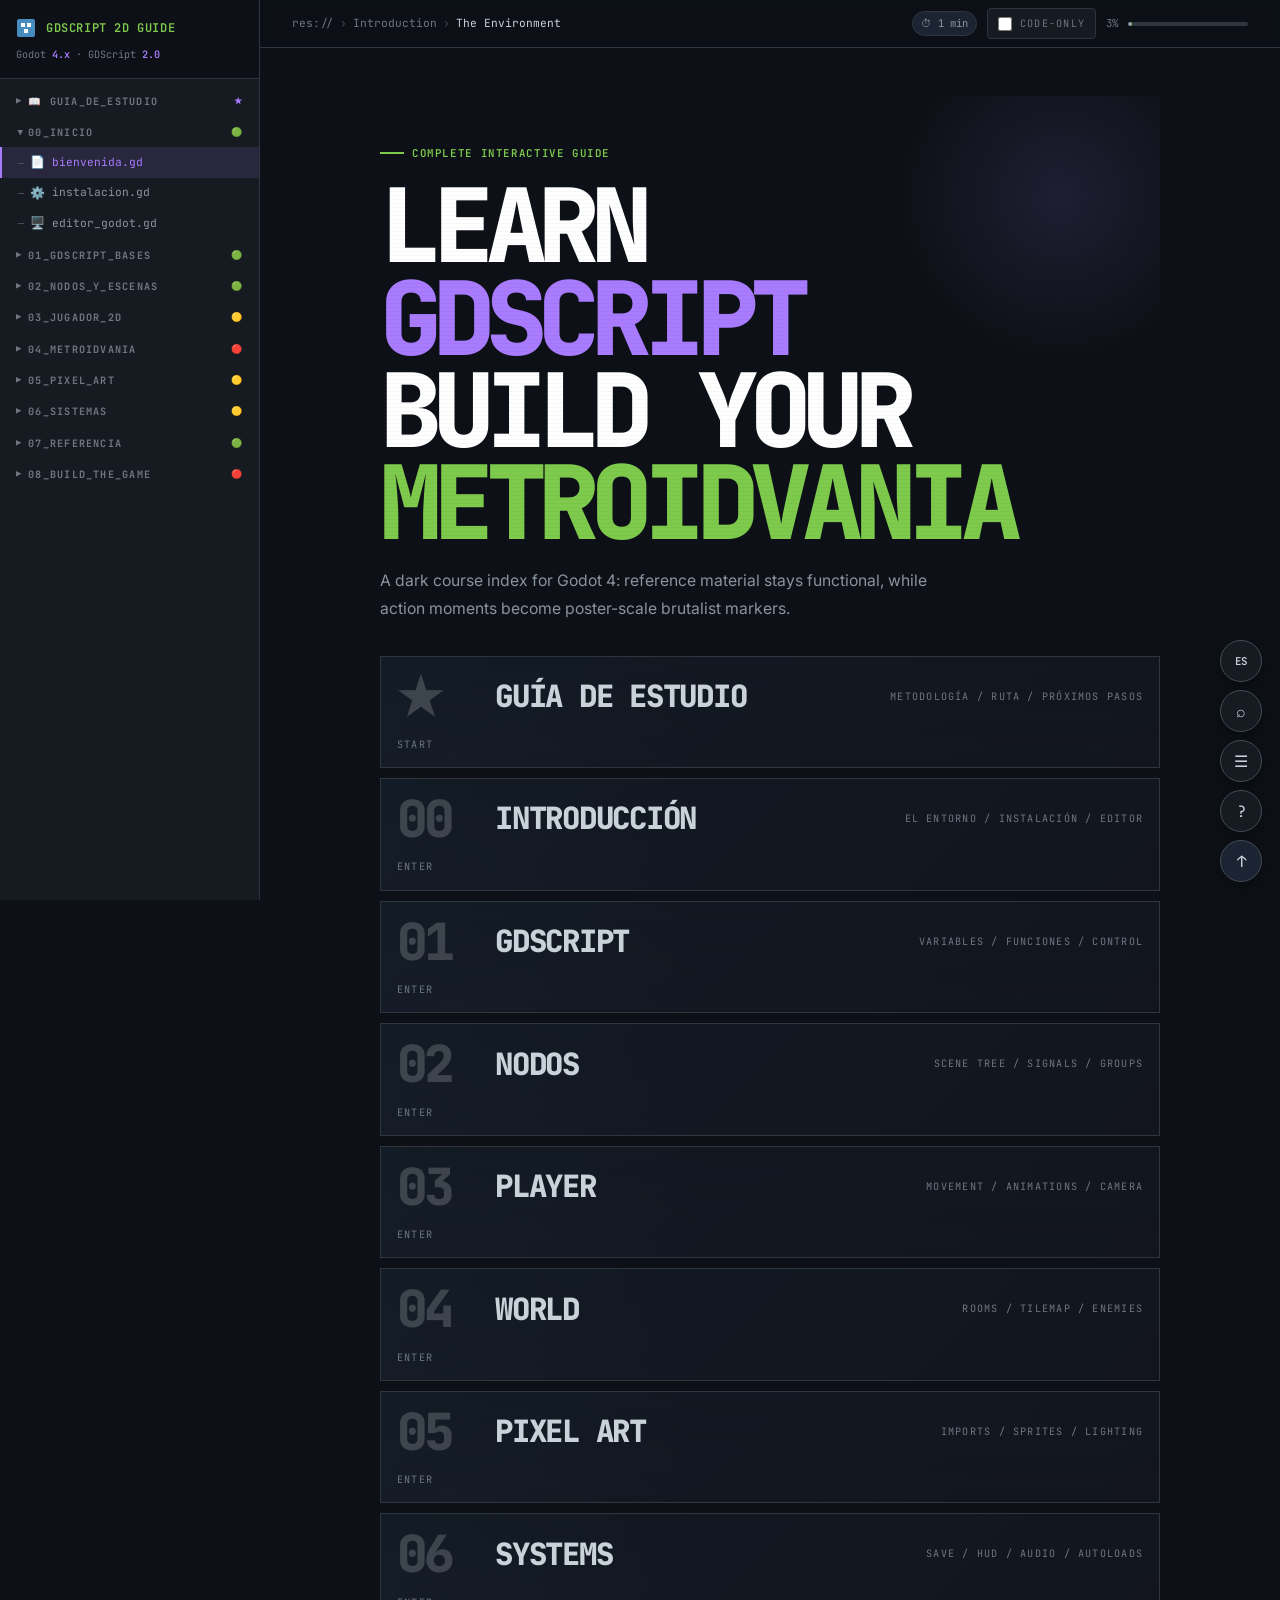
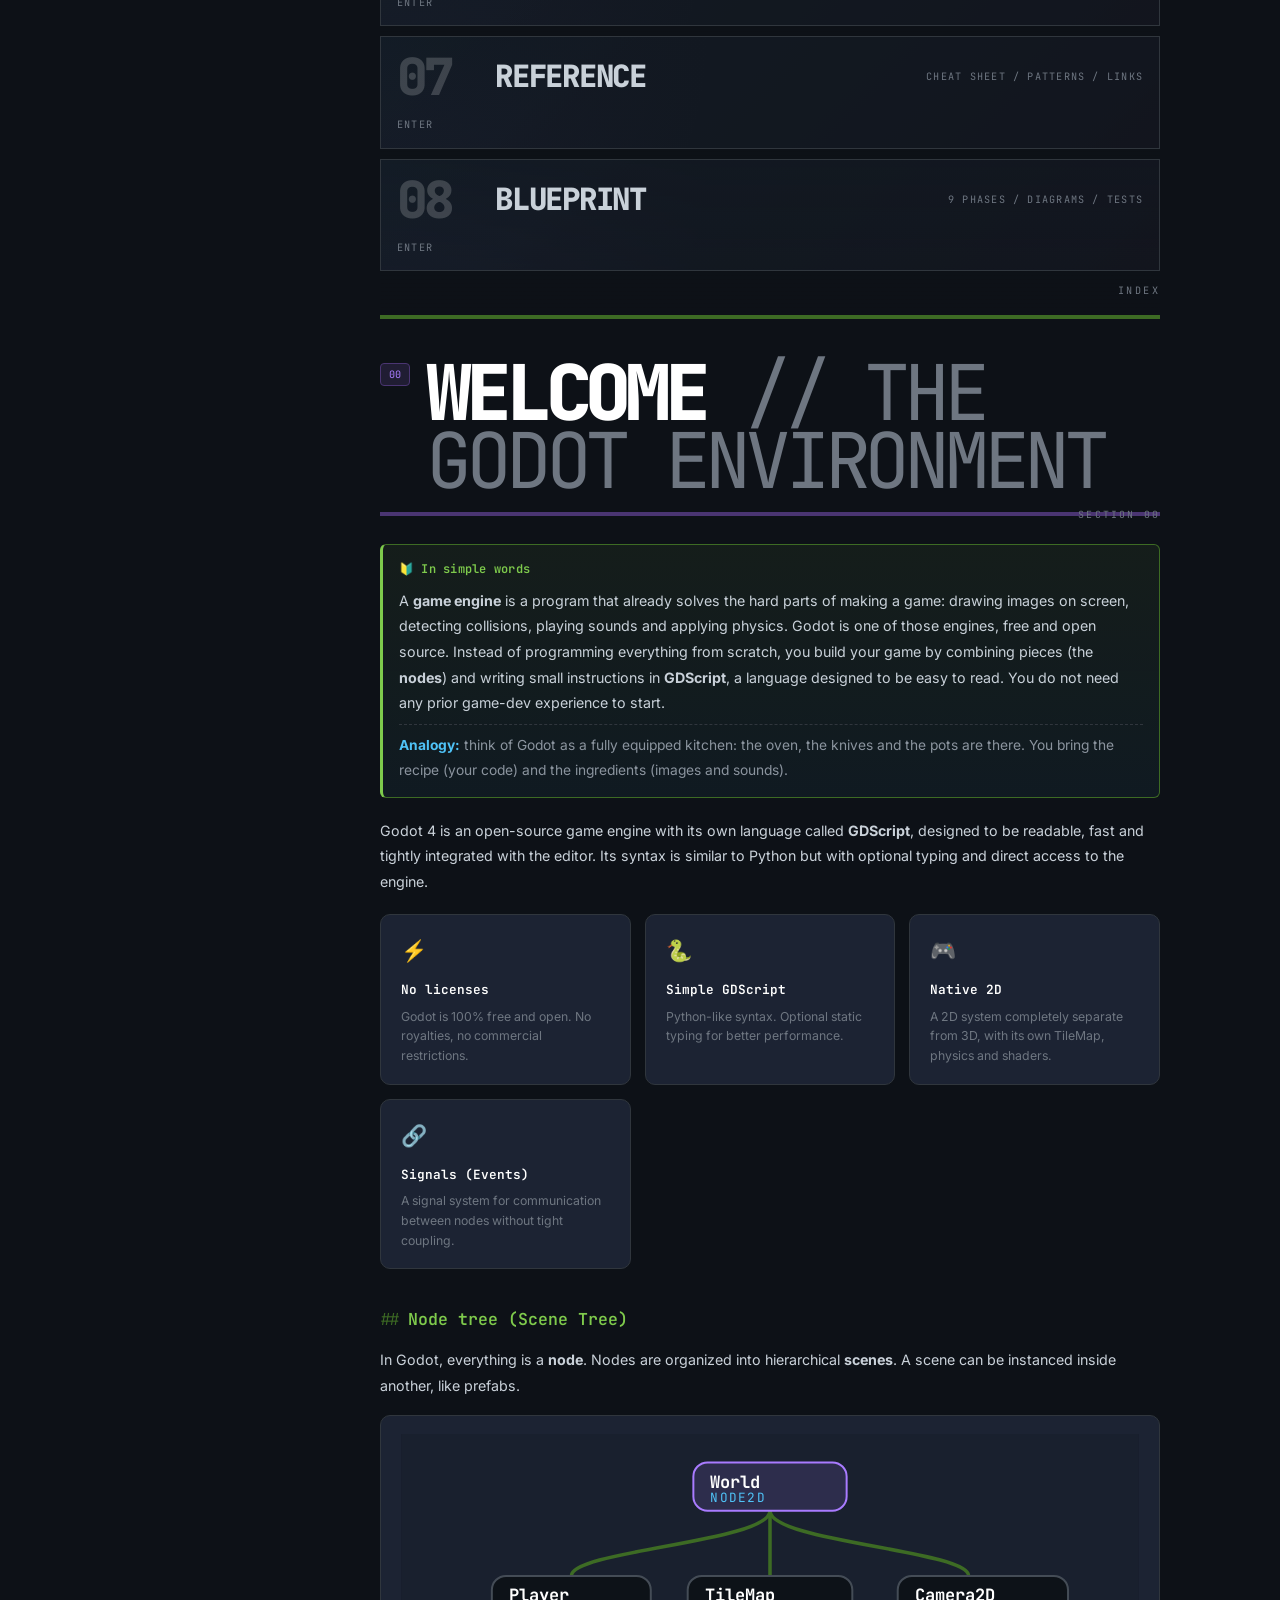
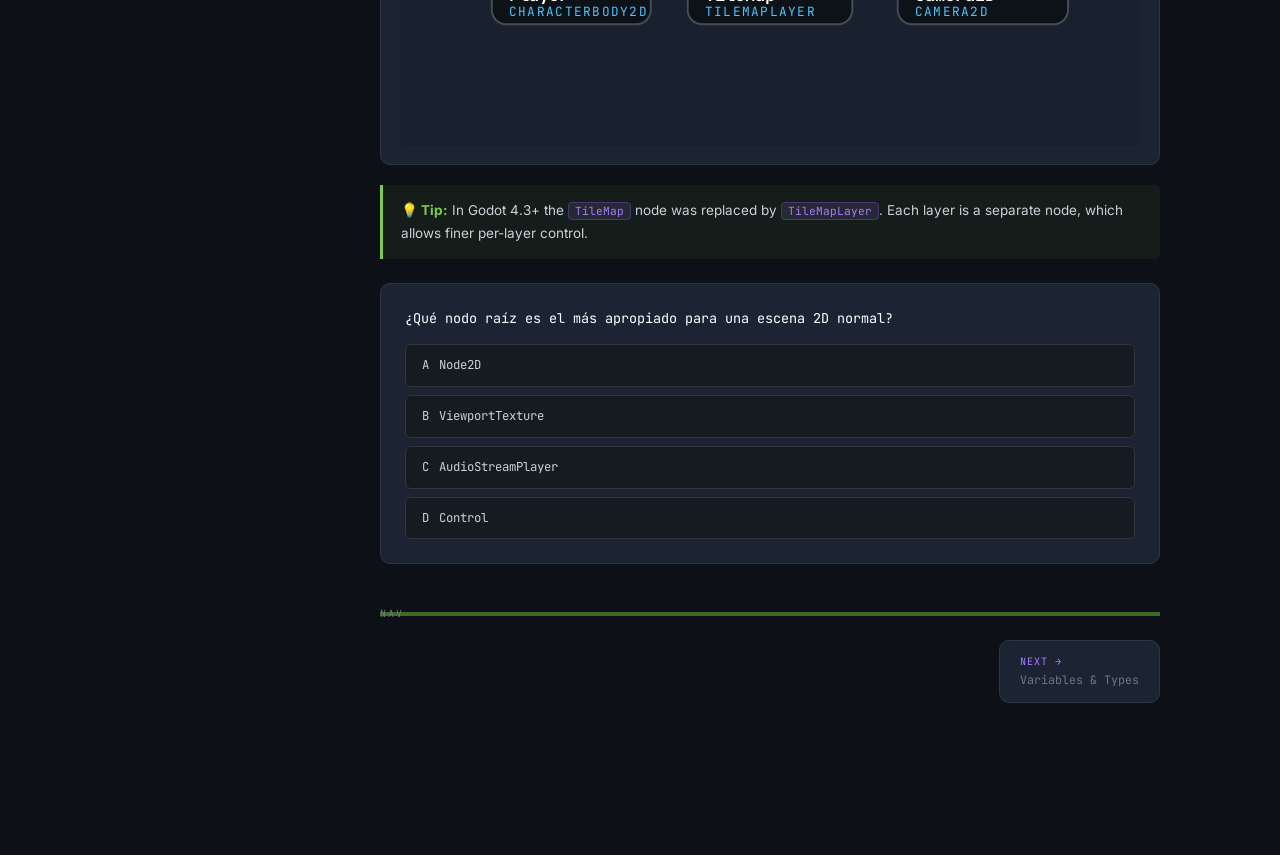
==== commit ce813ae1: "Fixes + 2D-focused README + bilingual EN/ES system (English default) - Fix 8 bugs/contradictions: No" ====
--- a/index.html
+++ b/index.html
@@ -1,352 +1,330 @@
 <!DOCTYPE html>
+
 <html lang="es">
 <head>
-<meta charset="UTF-8">
-<meta name="viewport" content="width=device-width, initial-scale=1.0">
-<title>GDScript & Godot 4 — Guía Metroidvania 2D</title>
-<link rel="preconnect" href="https://fonts.googleapis.com">
-<link href="https://fonts.googleapis.com/css2?family=JetBrains+Mono:wght@300;400;500;600;700&family=Inter:wght@300;400;500;600&display=swap" rel="stylesheet">
-<link rel="stylesheet" href="css/style.css?v=4">
-<link rel="stylesheet" href="css/extensions.css?v=4">
+<meta charset="utf-8"/>
+<meta content="width=device-width, initial-scale=1.0" name="viewport"/>
+<title>GDScript &amp; Godot 4 — Guía Metroidvania 2D</title>
+<link href="https://fonts.googleapis.com" rel="preconnect"/>
+<link href="https://fonts.googleapis.com/css2?family=JetBrains+Mono:wght@300;400;500;600;700&amp;family=Inter:wght@300;400;500;600&amp;display=swap" rel="stylesheet"/>
+<link href="css/style.css?v=5" rel="stylesheet"/>
+<link href="css/extensions.css?v=5" rel="stylesheet"/>
 </head>
 <body>
-
 <!-- OVERLAY mobile -->
 <div class="overlay" id="overlay" onclick="closeSidebar()"></div>
 <div id="flash-layer"></div>
-
 <!-- SIDEBAR -->
 <nav id="sidebar">
-  <div class="sidebar-header">
-    <div class="logo">
-      <svg width="20" height="20" viewBox="0 0 40 40" fill="none">
-        <rect x="2" y="2" width="36" height="36" rx="4" fill="#478cbf"/>
-        <rect x="10" y="10" width="8" height="8" fill="#fff"/>
-        <rect x="22" y="10" width="8" height="8" fill="#fff"/>
-        <rect x="16" y="22" width="8" height="8" fill="#fff"/>
-      </svg>
+<div class="sidebar-header">
+<div class="logo">
+<svg fill="none" height="20" viewbox="0 0 40 40" width="20">
+<rect fill="#478cbf" height="36" rx="4" width="36" x="2" y="2"></rect>
+<rect fill="#fff" height="8" width="8" x="10" y="10"></rect>
+<rect fill="#fff" height="8" width="8" x="22" y="10"></rect>
+<rect fill="#fff" height="8" width="8" x="16" y="22"></rect>
+</svg>
       GDScript 2D Guide
     </div>
-    <div class="version-badge">Godot <span>4.x</span> · GDScript <span>2.0</span></div>
-  </div>
-
-  <div class="tree">
-
-    <div class="tree-section" data-section="study">
-      <div class="tree-section-title" onclick="toggleSection(this)">
-        <span class="arrow">▶</span> 📖 guia_de_estudio <span style="margin-left:auto;font-size:.6rem;color:var(--violet)">★</span>
-      </div>
-      <div class="tree-items">
-        <div class="tree-item" onclick="navigate('study','Guía de Estudio','Cómo usar esta guía')">
-          <span class="icon">📖</span>learning_guide.md
-        </div>
-        <div class="tree-item" onclick="navigate('study','Guía de Estudio','Ruta de aprendizaje')">
-          <span class="icon">🗺️</span>roadmap.md
-        </div>
-        <div class="tree-item" onclick="navigate('study','Guía de Estudio','Errores comunes')">
-          <span class="icon">⚠️</span>common_mistakes.md
-        </div>
-        <div class="tree-item" onclick="navigate('study','Guía de Estudio','Próximos pasos')">
-          <span class="icon">🚀</span>next_steps.md
-        </div>
-      </div>
-    </div>
-
-    <div class="tree-section open" data-section="intro">
-      <div class="tree-section-title" onclick="toggleSection(this)">
-        <span class="arrow">▶</span> <span>00_inicio</span> <span style="margin-left:auto;font-size:.6rem">🟢</span>
-      </div>
-      <div class="tree-items">
-        <div class="tree-item active" onclick="navigate('intro','Introducción','El Entorno')">
-          <span class="icon">📄</span>bienvenida.gd
-        </div>
-        <div class="tree-item" onclick="navigate('intro','Introducción','Instalación')">
-          <span class="icon">⚙️</span>instalacion.gd
-        </div>
-        <div class="tree-item" onclick="navigate('intro','Introducción','Editor')">
-          <span class="icon">🖥️</span>editor_godot.gd
-        </div>
-      </div>
-    </div>
-
-    <div class="tree-section" data-section="gdscript">
-      <div class="tree-section-title" onclick="toggleSection(this)">
-        <span class="arrow">▶</span> <span>01_gdscript_bases</span> <span style="margin-left:auto;font-size:.6rem">🟢</span>
-      </div>
-      <div class="tree-items">
-        <div class="tree-item" onclick="navigate('gdscript','GDScript Bases','Variables y Tipos')">
-          <span class="icon">📝</span>variables.gd
-        </div>
-        <div class="tree-item" onclick="navigate('gdscript','GDScript Bases','Funciones')">
-          <span class="icon">🔧</span>funciones.gd
-        </div>
-        <div class="tree-item" onclick="navigate('gdscript','GDScript Bases','Control de Flujo')">
-          <span class="icon">🔀</span>control_flujo.gd
-        </div>
-        <div class="tree-item" onclick="navigate('gdscript','GDScript Bases','Arrays y Diccionarios')">
-          <span class="icon">📦</span>colecciones.gd
-        </div>
-        <div class="tree-item" onclick="navigate('gdscript','GDScript Bases','Clases y POO')">
-          <span class="icon">🏗️</span>clases.gd
-        </div>
-      </div>
-    </div>
-
-    <div class="tree-section" data-section="nodes">
-      <div class="tree-section-title" onclick="toggleSection(this)">
-        <span class="arrow">▶</span> <span>02_nodos_y_escenas</span> <span style="margin-left:auto;font-size:.6rem">🟢</span>
-      </div>
-      <div class="tree-items">
-        <div class="tree-item" onclick="navigate('nodes','Nodos y Escenas','Árbol de Nodos')">
-          <span class="icon">🌲</span>arbol_nodos.tscn
-        </div>
-        <div class="tree-item" onclick="navigate('nodes','Nodos y Escenas','Señales')">
-          <span class="icon">📡</span>signals.gd
-        </div>
-        <div class="tree-item" onclick="navigate('nodes','Nodos y Escenas','Grupos')">
-          <span class="icon">👥</span>grupos.gd
-        </div>
-        <div class="tree-item" onclick="navigate('nodes','Nodos y Escenas','Instancias')">
-          <span class="icon">♻️</span>instancias.gd
-        </div>
-      </div>
-    </div>
-
-    <div class="tree-section" data-section="player">
-      <div class="tree-section-title" onclick="toggleSection(this)">
-        <span class="arrow">▶</span> <span>03_jugador_2d</span> <span style="margin-left:auto;font-size:.6rem">🟡</span>
-      </div>
-      <div class="tree-items">
-        <div class="tree-item" onclick="navigate('player','Jugador 2D','CharacterBody2D')">
-          <span class="icon">🧍</span>player.gd
-        </div>
-        <div class="tree-item" onclick="navigate('player','Jugador 2D','Input & Movimiento')">
-          <span class="icon">🕹️</span>input_movement.gd
-        </div>
-        <div class="tree-item" onclick="navigate('player','Jugador 2D','Animaciones')">
-          <span class="icon">🎬</span>animaciones.gd
-        </div>
-        <div class="tree-item" onclick="navigate('player','Jugador 2D','Cámara 2D')">
-          <span class="icon">📷</span>camera2d.gd
-        </div>
-      </div>
-    </div>
-
-    <div class="tree-section" data-section="metroidvania">
-      <div class="tree-section-title" onclick="toggleSection(this)">
-        <span class="arrow">▶</span> <span>04_metroidvania</span> <span style="margin-left:auto;font-size:.6rem">🔴</span>
-      </div>
-      <div class="tree-items">
-        <div class="tree-item" onclick="navigate('metroidvania','Metroidvania','Diseño de Salas')">
-          <span class="icon">🗺️</span>room_design.tscn
-        </div>
-        <div class="tree-item" onclick="navigate('metroidvania','Metroidvania','TileMap 2D')">
-          <span class="icon">🧩</span>tilemap.gd
-        </div>
-        <div class="tree-item" onclick="navigate('metroidvania','Metroidvania','Sistema de Habilidades')">
-          <span class="icon">⚡</span>abilities.gd
-        </div>
-        <div class="tree-item" onclick="navigate('metroidvania','Metroidvania','Enemigos & IA')">
-          <span class="icon">👾</span>enemy_ai.gd
-        </div>
-        <div class="tree-item" onclick="navigate('metroidvania','Metroidvania','Transiciones')">
-          <span class="icon">🚪</span>room_transitions.gd
-        </div>
-      </div>
-    </div>
-
-    <div class="tree-section" data-section="pixelart">
-      <div class="tree-section-title" onclick="toggleSection(this)">
-        <span class="arrow">▶</span> <span>05_pixel_art</span> <span style="margin-left:auto;font-size:.6rem">🟡</span>
-      </div>
-      <div class="tree-items">
-        <div class="tree-item" onclick="navigate('pixelart','Pixel Art','Config Proyecto')">
-          <span class="icon">🎨</span>pixel_config.gd
-        </div>
-        <div class="tree-item" onclick="navigate('pixelart','Pixel Art','AnimatedSprite2D')">
-          <span class="icon">✨</span>sprite_anim.gd
-        </div>
-        <div class="tree-item" onclick="navigate('pixelart','Pixel Art','Luces 2D')">
-          <span class="icon">💡</span>lighting_2d.gd
-        </div>
-        <div class="tree-item" onclick="navigate('pixelart','Pixel Art','Shaders Pixel')">
-          <span class="icon">🌈</span>shader_pixel.gdshader
-        </div>
-      </div>
-    </div>
-
-    <div class="tree-section" data-section="sistemas">
-      <div class="tree-section-title" onclick="toggleSection(this)">
-        <span class="arrow">▶</span> <span>06_sistemas</span> <span style="margin-left:auto;font-size:.6rem">🟡</span>
-      </div>
-      <div class="tree-items">
-        <div class="tree-item" onclick="navigate('sistemas','Sistemas','Save/Load')">
-          <span class="icon">💾</span>save_system.gd
-        </div>
-        <div class="tree-item" onclick="navigate('sistemas','Sistemas','HUD & UI')">
-          <span class="icon">📊</span>hud.gd
-        </div>
-        <div class="tree-item" onclick="navigate('sistemas','Sistemas','Audio')">
-          <span class="icon">🔊</span>audio_manager.gd
-        </div>
-        <div class="tree-item" onclick="navigate('sistemas','Sistemas','Autoloads')">
-          <span class="icon">🌐</span>autoload.gd
-        </div>
-      </div>
-    </div>
-
-    <div class="tree-section" data-section="reference">
-      <div class="tree-section-title" onclick="toggleSection(this)">
-        <span class="arrow">▶</span> <span>07_referencia</span> <span style="margin-left:auto;font-size:.6rem">🟢</span>
-      </div>
-      <div class="tree-items">
-        <div class="tree-item" onclick="navigate('reference','Referencia','Cheat Sheet')">
-          <span class="icon">📋</span>cheatsheet.gd
-        </div>
-        <div class="tree-item" onclick="navigate('reference','Referencia','Patrones comunes')">
-          <span class="icon">🔄</span>patterns.gd
-        </div>
-        <div class="tree-item" onclick="navigate('reference','Referencia','Recursos externos')">
-          <span class="icon">🔗</span>resources.md
-        </div>
-      </div>
-    </div>
-
-    <div class="tree-section" data-section="build">
-      <div class="tree-section-title" onclick="toggleSection(this)">
-        <span class="arrow">▶</span> <span>08_build_the_game</span> <span style="margin-left:auto;font-size:.6rem">🔴</span>
-      </div>
-      <div class="tree-items">
-        <div class="tree-item" onclick="navigate('build','Build the Game','Blueprint')">
-          <span class="icon">🏗️</span>blueprint.gd
-        </div>
-      </div>
-    </div>
-
-  </div><!-- /tree -->
+<div class="version-badge">Godot <span>4.x</span> · GDScript <span>2.0</span></div>
+</div>
+<div class="tree">
+<div class="tree-section" data-section="study">
+<div class="tree-section-title" onclick="toggleSection(this)">
+<span class="arrow">▶</span> 📖 guia_de_estudio <span style="margin-left:auto;font-size:.6rem;color:var(--violet)">★</span>
+</div>
+<div class="tree-items">
+<div class="tree-item" onclick="navigate('study','Guía de Estudio','Cómo usar esta guía')">
+<span class="icon">📖</span>learning_guide.md
+        </div>
+<div class="tree-item" onclick="navigate('study','Guía de Estudio','Ruta de aprendizaje')">
+<span class="icon">🗺️</span>roadmap.md
+        </div>
+<div class="tree-item" onclick="navigate('study','Guía de Estudio','Errores comunes')">
+<span class="icon">⚠️</span>common_mistakes.md
+        </div>
+<div class="tree-item" onclick="navigate('study','Guía de Estudio','Próximos pasos')">
+<span class="icon">🚀</span>next_steps.md
+        </div>
+</div>
+</div>
+<div class="tree-section open" data-section="intro">
+<div class="tree-section-title" onclick="toggleSection(this)">
+<span class="arrow">▶</span> <span>00_inicio</span> <span style="margin-left:auto;font-size:.6rem">🟢</span>
+</div>
+<div class="tree-items">
+<div class="tree-item active" onclick="navigate('intro','Introducción','El Entorno')">
+<span class="icon">📄</span>bienvenida.gd
+        </div>
+<div class="tree-item" onclick="navigate('intro','Introducción','Instalación')">
+<span class="icon">⚙️</span>instalacion.gd
+        </div>
+<div class="tree-item" onclick="navigate('intro','Introducción','Editor')">
+<span class="icon">🖥️</span>editor_godot.gd
+        </div>
+</div>
+</div>
+<div class="tree-section" data-section="gdscript">
+<div class="tree-section-title" onclick="toggleSection(this)">
+<span class="arrow">▶</span> <span>01_gdscript_bases</span> <span style="margin-left:auto;font-size:.6rem">🟢</span>
+</div>
+<div class="tree-items">
+<div class="tree-item" onclick="navigate('gdscript','GDScript Bases','Variables y Tipos')">
+<span class="icon">📝</span>variables.gd
+        </div>
+<div class="tree-item" onclick="navigate('gdscript','GDScript Bases','Funciones')">
+<span class="icon">🔧</span>funciones.gd
+        </div>
+<div class="tree-item" onclick="navigate('gdscript','GDScript Bases','Control de Flujo')">
+<span class="icon">🔀</span>control_flujo.gd
+        </div>
+<div class="tree-item" onclick="navigate('gdscript','GDScript Bases','Arrays y Diccionarios')">
+<span class="icon">📦</span>colecciones.gd
+        </div>
+<div class="tree-item" onclick="navigate('gdscript','GDScript Bases','Clases y POO')">
+<span class="icon">🏗️</span>clases.gd
+        </div>
+</div>
+</div>
+<div class="tree-section" data-section="nodes">
+<div class="tree-section-title" onclick="toggleSection(this)">
+<span class="arrow">▶</span> <span>02_nodos_y_escenas</span> <span style="margin-left:auto;font-size:.6rem">🟢</span>
+</div>
+<div class="tree-items">
+<div class="tree-item" onclick="navigate('nodes','Nodos y Escenas','Árbol de Nodos')">
+<span class="icon">🌲</span>arbol_nodos.tscn
+        </div>
+<div class="tree-item" onclick="navigate('nodes','Nodos y Escenas','Señales')">
+<span class="icon">📡</span>signals.gd
+        </div>
+<div class="tree-item" onclick="navigate('nodes','Nodos y Escenas','Grupos')">
+<span class="icon">👥</span>grupos.gd
+        </div>
+<div class="tree-item" onclick="navigate('nodes','Nodos y Escenas','Instancias')">
+<span class="icon">♻️</span>instancias.gd
+        </div>
+</div>
+</div>
+<div class="tree-section" data-section="player">
+<div class="tree-section-title" onclick="toggleSection(this)">
+<span class="arrow">▶</span> <span>03_jugador_2d</span> <span style="margin-left:auto;font-size:.6rem">🟡</span>
+</div>
+<div class="tree-items">
+<div class="tree-item" onclick="navigate('player','Jugador 2D','CharacterBody2D')">
+<span class="icon">🧍</span>player.gd
+        </div>
+<div class="tree-item" onclick="navigate('player','Jugador 2D','Input &amp; Movimiento')">
+<span class="icon">🕹️</span>input_movement.gd
+        </div>
+<div class="tree-item" onclick="navigate('player','Jugador 2D','Animaciones')">
+<span class="icon">🎬</span>animaciones.gd
+        </div>
+<div class="tree-item" onclick="navigate('player','Jugador 2D','Cámara 2D')">
+<span class="icon">📷</span>camera2d.gd
+        </div>
+</div>
+</div>
+<div class="tree-section" data-section="metroidvania">
+<div class="tree-section-title" onclick="toggleSection(this)">
+<span class="arrow">▶</span> <span>04_metroidvania</span> <span style="margin-left:auto;font-size:.6rem">🔴</span>
+</div>
+<div class="tree-items">
+<div class="tree-item" onclick="navigate('metroidvania','Metroidvania','Diseño de Salas')">
+<span class="icon">🗺️</span>room_design.tscn
+        </div>
+<div class="tree-item" onclick="navigate('metroidvania','Metroidvania','TileMap 2D')">
+<span class="icon">🧩</span>tilemap.gd
+        </div>
+<div class="tree-item" onclick="navigate('metroidvania','Metroidvania','Sistema de Habilidades')">
+<span class="icon">⚡</span>abilities.gd
+        </div>
+<div class="tree-item" onclick="navigate('metroidvania','Metroidvania','Enemigos &amp; IA')">
+<span class="icon">👾</span>enemy_ai.gd
+        </div>
+<div class="tree-item" onclick="navigate('metroidvania','Metroidvania','Transiciones')">
+<span class="icon">🚪</span>room_transitions.gd
+        </div>
+</div>
+</div>
+<div class="tree-section" data-section="pixelart">
+<div class="tree-section-title" onclick="toggleSection(this)">
+<span class="arrow">▶</span> <span>05_pixel_art</span> <span style="margin-left:auto;font-size:.6rem">🟡</span>
+</div>
+<div class="tree-items">
+<div class="tree-item" onclick="navigate('pixelart','Pixel Art','Config Proyecto')">
+<span class="icon">🎨</span>pixel_config.gd
+        </div>
+<div class="tree-item" onclick="navigate('pixelart','Pixel Art','AnimatedSprite2D')">
+<span class="icon">✨</span>sprite_anim.gd
+        </div>
+<div class="tree-item" onclick="navigate('pixelart','Pixel Art','Luces 2D')">
+<span class="icon">💡</span>lighting_2d.gd
+        </div>
+<div class="tree-item" onclick="navigate('pixelart','Pixel Art','Shaders Pixel')">
+<span class="icon">🌈</span>shader_pixel.gdshader
+        </div>
+</div>
+</div>
+<div class="tree-section" data-section="sistemas">
+<div class="tree-section-title" onclick="toggleSection(this)">
+<span class="arrow">▶</span> <span>06_sistemas</span> <span style="margin-left:auto;font-size:.6rem">🟡</span>
+</div>
+<div class="tree-items">
+<div class="tree-item" onclick="navigate('sistemas','Sistemas','Save/Load')">
+<span class="icon">💾</span>save_system.gd
+        </div>
+<div class="tree-item" onclick="navigate('sistemas','Sistemas','HUD &amp; UI')">
+<span class="icon">📊</span>hud.gd
+        </div>
+<div class="tree-item" onclick="navigate('sistemas','Sistemas','Audio')">
+<span class="icon">🔊</span>audio_manager.gd
+        </div>
+<div class="tree-item" onclick="navigate('sistemas','Sistemas','Autoloads')">
+<span class="icon">🌐</span>autoload.gd
+        </div>
+</div>
+</div>
+<div class="tree-section" data-section="reference">
+<div class="tree-section-title" onclick="toggleSection(this)">
+<span class="arrow">▶</span> <span>07_referencia</span> <span style="margin-left:auto;font-size:.6rem">🟢</span>
+</div>
+<div class="tree-items">
+<div class="tree-item" onclick="navigate('reference','Referencia','Cheat Sheet')">
+<span class="icon">📋</span>cheatsheet.gd
+        </div>
+<div class="tree-item" onclick="navigate('reference','Referencia','Patrones comunes')">
+<span class="icon">🔄</span>patterns.gd
+        </div>
+<div class="tree-item" onclick="navigate('reference','Referencia','Recursos externos')">
+<span class="icon">🔗</span>resources.md
+        </div>
+</div>
+</div>
+<div class="tree-section" data-section="build">
+<div class="tree-section-title" onclick="toggleSection(this)">
+<span class="arrow">▶</span> <span>08_build_the_game</span> <span style="margin-left:auto;font-size:.6rem">🔴</span>
+</div>
+<div class="tree-items">
+<div class="tree-item" onclick="navigate('build','Build the Game','Blueprint')">
+<span class="icon">🏗️</span>blueprint.gd
+        </div>
+</div>
+</div>
+</div><!-- /tree -->
 </nav>
-
 <!-- MAIN -->
 <main id="main">
-  <div class="top-bar">
-    <div class="breadcrumb">
-      <span>res://</span>
-      <span class="sep">›</span>
-      <span id="bc-section">Introducción</span>
-      <span class="sep">›</span>
-      <span class="current" id="bc-page">El Entorno</span>
-    </div>
-    <div class="controls">
-      <label class="code-only-switch" title="Hide explanatory text and show only code blocks">
-        <input id="code-only-toggle" type="checkbox" onchange="toggleCodeOnly(this.checked)">
-        <span>Code-Only</span>
-      </label>
-      <div class="progress-indicator">
-        <span id="progress-text">0%</span>
-        <div class="progress-bar-wrap"><div class="progress-bar-fill" id="progress-fill"></div></div>
-      </div>
-    </div>
-  </div>
-
-  <div class="content">
-
-    <!-- ======================================================
+<div class="top-bar">
+<div class="breadcrumb">
+<span>res://</span>
+<span class="sep">›</span>
+<span id="bc-section">Introducción</span>
+<span class="sep">›</span>
+<span class="current" id="bc-page">El Entorno</span>
+</div>
+<div class="controls">
+<label class="code-only-switch" title="Hide explanatory text and show only code blocks">
+<input id="code-only-toggle" onchange="toggleCodeOnly(this.checked)" type="checkbox"/>
+<span>Code-Only</span>
+</label>
+<div class="progress-indicator">
+<span id="progress-text">0%</span>
+<div class="progress-bar-wrap"><div class="progress-bar-fill" id="progress-fill"></div></div>
+</div>
+</div>
+</div>
+<div class="content">
+<!-- ======================================================
          HERO
     ====================================================== -->
-    <div class="hero">
-      <div class="scanlines"></div>
-      <div class="hero-eyebrow">Guía interactiva completa</div>
-      <h1>Aprende <span class="accent">GDScript</span><br>Haz tu <span class="accent2">Metroidvania</span></h1>
-      <p>
+<div class="hero">
+<div class="scanlines"></div>
+<div class="hero-eyebrow" data-t="0">Guía interactiva completa</div>
+<h1 data-t="1">Aprende <span class="accent">GDScript</span><br/>Haz tu <span class="accent2">Metroidvania</span></h1>
+<p data-t="2">
         A dark course index for Godot 4: reference material stays functional, while action moments become poster-scale brutalist markers.
       </p>
-      <div class="hero-index">
-        <div class="hero-index-item" data-num="★" style="--phase-a:rgba(169,123,255,.82);--phase-b:rgba(13,17,23,.95);" onclick="navigate('study','Guía de Estudio','Cómo usar esta guía')">
-          <div class="hero-index-label">Guía de Estudio</div>
-          <div class="hero-index-meta">metodología / ruta / próximos pasos</div>
-          <div class="hero-index-meta">start</div>
-        </div>
-        <div class="hero-index-item" data-num="00" style="--phase-a:rgba(59,99,160,.82);--phase-b:rgba(13,17,23,.95);" onclick="navigate('intro','Introducción','El Entorno')">
-          <div class="hero-index-label">Introducción</div>
-          <div class="hero-index-meta">el entorno / instalación / editor</div>
-          <div class="hero-index-meta">enter</div>
-        </div>
-        <div class="hero-index-item" data-num="01" style="--phase-a:rgba(126,202,76,.72);--phase-b:rgba(13,17,23,.95);" onclick="navigate('gdscript','GDScript Bases','Variables y Tipos')">
-          <div class="hero-index-label">GDScript</div>
-          <div class="hero-index-meta">variables / funciones / control</div>
-          <div class="hero-index-meta">enter</div>
-        </div>
-        <div class="hero-index-item" data-num="02" style="--phase-a:rgba(79,195,247,.66);--phase-b:rgba(13,17,23,.95);" onclick="navigate('nodes','Nodos y Escenas','Árbol de Nodos')">
-          <div class="hero-index-label">Nodos</div>
-          <div class="hero-index-meta">scene tree / signals / groups</div>
-          <div class="hero-index-meta">enter</div>
-        </div>
-        <div class="hero-index-item" data-num="03" style="--phase-a:rgba(169,123,255,.7);--phase-b:rgba(13,17,23,.95);" onclick="navigate('player','Jugador 2D','CharacterBody2D')">
-          <div class="hero-index-label">Player</div>
-          <div class="hero-index-meta">movement / animations / camera</div>
-          <div class="hero-index-meta">enter</div>
-        </div>
-        <div class="hero-index-item" data-num="04" style="--phase-a:rgba(255,123,114,.66);--phase-b:rgba(13,17,23,.95);" onclick="navigate('metroidvania','Metroidvania','Diseño de Salas')">
-          <div class="hero-index-label">World</div>
-          <div class="hero-index-meta">rooms / tilemap / enemies</div>
-          <div class="hero-index-meta">enter</div>
-        </div>
-        <div class="hero-index-item" data-num="05" style="--phase-a:rgba(79,195,247,.56);--phase-b:rgba(13,17,23,.95);" onclick="navigate('pixelart','Pixel Art','Config Proyecto')">
-          <div class="hero-index-label">Pixel Art</div>
-          <div class="hero-index-meta">imports / sprites / lighting</div>
-          <div class="hero-index-meta">enter</div>
-        </div>
-        <div class="hero-index-item" data-num="06" style="--phase-a:rgba(227,179,65,.68);--phase-b:rgba(13,17,23,.95);" onclick="navigate('sistemas','Sistemas','Save/Load')">
-          <div class="hero-index-label">Systems</div>
-          <div class="hero-index-meta">save / hud / audio / autoloads</div>
-          <div class="hero-index-meta">enter</div>
-        </div>
-        <div class="hero-index-item" data-num="07" style="--phase-a:rgba(255,255,255,.36);--phase-b:rgba(13,17,23,.95);" onclick="navigate('reference','Referencia','Cheat Sheet')">
-          <div class="hero-index-label">Reference</div>
-          <div class="hero-index-meta">cheat sheet / patterns / links</div>
-          <div class="hero-index-meta">enter</div>
-        </div>
-        <div class="hero-index-item" data-num="08" style="--phase-a:rgba(192,201,214,.56);--phase-b:rgba(13,17,23,.95);" onclick="navigate('build','Build the Game','Blueprint')">
-          <div class="hero-index-label">Blueprint</div>
-          <div class="hero-index-meta">8 phases / diagrams / tests</div>
-          <div class="hero-index-meta">enter</div>
-        </div>
-      </div>
-    </div>
-
-    <!-- ======================================================
+<div class="hero-index">
+<div class="hero-index-item" data-num="★" onclick="navigate('study','Guía de Estudio','Cómo usar esta guía')" style="--phase-a:rgba(169,123,255,.82);--phase-b:rgba(13,17,23,.95);">
+<div class="hero-index-label">Guía de Estudio</div>
+<div class="hero-index-meta">metodología / ruta / próximos pasos</div>
+<div class="hero-index-meta">start</div>
+</div>
+<div class="hero-index-item" data-num="00" onclick="navigate('intro','Introducción','El Entorno')" style="--phase-a:rgba(59,99,160,.82);--phase-b:rgba(13,17,23,.95);">
+<div class="hero-index-label">Introducción</div>
+<div class="hero-index-meta">el entorno / instalación / editor</div>
+<div class="hero-index-meta">enter</div>
+</div>
+<div class="hero-index-item" data-num="01" onclick="navigate('gdscript','GDScript Bases','Variables y Tipos')" style="--phase-a:rgba(126,202,76,.72);--phase-b:rgba(13,17,23,.95);">
+<div class="hero-index-label">GDScript</div>
+<div class="hero-index-meta">variables / funciones / control</div>
+<div class="hero-index-meta">enter</div>
+</div>
+<div class="hero-index-item" data-num="02" onclick="navigate('nodes','Nodos y Escenas','Árbol de Nodos')" style="--phase-a:rgba(79,195,247,.66);--phase-b:rgba(13,17,23,.95);">
+<div class="hero-index-label">Nodos</div>
+<div class="hero-index-meta">scene tree / signals / groups</div>
+<div class="hero-index-meta">enter</div>
+</div>
+<div class="hero-index-item" data-num="03" onclick="navigate('player','Jugador 2D','CharacterBody2D')" style="--phase-a:rgba(169,123,255,.7);--phase-b:rgba(13,17,23,.95);">
+<div class="hero-index-label">Player</div>
+<div class="hero-index-meta">movement / animations / camera</div>
+<div class="hero-index-meta">enter</div>
+</div>
+<div class="hero-index-item" data-num="04" onclick="navigate('metroidvania','Metroidvania','Diseño de Salas')" style="--phase-a:rgba(255,123,114,.66);--phase-b:rgba(13,17,23,.95);">
+<div class="hero-index-label">World</div>
+<div class="hero-index-meta">rooms / tilemap / enemies</div>
+<div class="hero-index-meta">enter</div>
+</div>
+<div class="hero-index-item" data-num="05" onclick="navigate('pixelart','Pixel Art','Config Proyecto')" style="--phase-a:rgba(79,195,247,.56);--phase-b:rgba(13,17,23,.95);">
+<div class="hero-index-label">Pixel Art</div>
+<div class="hero-index-meta">imports / sprites / lighting</div>
+<div class="hero-index-meta">enter</div>
+</div>
+<div class="hero-index-item" data-num="06" onclick="navigate('sistemas','Sistemas','Save/Load')" style="--phase-a:rgba(227,179,65,.68);--phase-b:rgba(13,17,23,.95);">
+<div class="hero-index-label">Systems</div>
+<div class="hero-index-meta">save / hud / audio / autoloads</div>
+<div class="hero-index-meta">enter</div>
+</div>
+<div class="hero-index-item" data-num="07" onclick="navigate('reference','Referencia','Cheat Sheet')" style="--phase-a:rgba(255,255,255,.36);--phase-b:rgba(13,17,23,.95);">
+<div class="hero-index-label">Reference</div>
+<div class="hero-index-meta">cheat sheet / patterns / links</div>
+<div class="hero-index-meta">enter</div>
+</div>
+<div class="hero-index-item" data-num="08" onclick="navigate('build','Build the Game','Blueprint')" style="--phase-a:rgba(192,201,214,.56);--phase-b:rgba(13,17,23,.95);">
+<div class="hero-index-label">Blueprint</div>
+<div class="hero-index-meta">9 phases / diagrams / tests</div>
+<div class="hero-index-meta">enter</div>
+</div>
+</div>
+</div>
+<!-- ======================================================
          SECTION: STUDY GUIDE
     ====================================================== -->
-    <div id="section-study" class="section">
-
-      <!-- Cómo usar esta guía -->
-      <div id="page-Cómo usar esta guía">
-        <div class="section-header">
-          <span class="section-number">★</span>
-          <h2><span class="dim">//</span> Cómo usar esta guía</h2>
-        </div>
-
-        <div class="card-grid" style="margin-bottom:28px">
-          <div class="card"><div class="card-label">🎯 Nivel</div><div>Principiante → Intermedio</div></div>
-          <div class="card"><div class="card-label">⏱️ Tiempo estimado</div><div>8–12 semanas (1h/día)</div></div>
-          <div class="card"><div class="card-label">📦 Requisitos</div><div>Godot 4.3+ instalado, ganas de aprender</div></div>
-        </div>
-
-        <h3>📋 Conocimientos previos recomendados</h3>
-        <p>No necesitas ser experto en programación, pero ayuda tener claros estos conceptos básicos:</p>
-        <ul style="color:var(--txt-dim);margin-bottom:24px">
-          <li><strong>Lógica de programación</strong> — variables, condicionales, bucles, funciones.</li>
-          <li><strong>Orientación a objetos básica</strong> — qué es una clase, un método, una propiedad.</li>
-          <li><strong>Inglés técnico básico</strong> — la documentación oficial de Godot está en inglés.</li>
-          <li><strong>Uso básico del editor Godot</strong> — crear un proyecto, añadir nodos, ejecutar la escena.</li>
-        </ul>
-
-        <h3>🧠 Metodología de estudio recomendada</h3>
-        <p>Para aprovechar al máximo esta guía, sigue este flujo de trabajo en cada sección:</p>
-
-        <div class="code-block">
-          <div class="code-block-header"><span class="lang">Workflow</span><span class="file-name">metodo_estudio.md</span></div>
-          <pre><code><span class="cm"># 1. LEE la teoría y los conceptos de cada página</span>
+<div class="section" id="section-study">
+<!-- Cómo usar esta guía -->
+<div id="page-Cómo usar esta guía">
+<div class="section-header">
+<span class="section-number">★</span>
+<h2 data-t="3"><span class="dim">//</span> Cómo usar esta guía</h2>
+</div>
+<div class="card-grid" style="margin-bottom:28px">
+<div class="card"><div class="card-label" data-t="4">🎯 Nivel</div><div>Principiante → Intermedio</div></div>
+<div class="card"><div class="card-label" data-t="5">⏱️ Tiempo estimado</div><div>8–12 semanas (1h/día)</div></div>
+<div class="card"><div class="card-label" data-t="6">📦 Requisitos</div><div>Godot 4.3+ instalado, ganas de aprender</div></div>
+</div>
+<h3 data-t="7">📋 Conocimientos previos recomendados</h3>
+<p data-t="8">No necesitas ser experto en programación, pero ayuda tener claros estos conceptos básicos:</p>
+<ul style="color:var(--txt-dim);margin-bottom:24px">
+<li data-t="9"><strong>Lógica de programación</strong> — variables, condicionales, bucles, funciones.</li>
+<li data-t="10"><strong>Orientación a objetos básica</strong> — qué es una clase, un método, una propiedad.</li>
+<li data-t="11"><strong>Inglés técnico básico</strong> — la documentación oficial de Godot está en inglés.</li>
+<li data-t="12"><strong>No necesitás conocer el editor Godot</strong> — lo aprendés desde cero en la sección 00 (instalar, crear un proyecto y ejecutar una escena).</li>
+</ul>
+<h3 data-t="13">🧠 Metodología de estudio recomendada</h3>
+<p data-t="14">Para aprovechar al máximo esta guía, sigue este flujo de trabajo en cada sección:</p>
+<div class="code-block">
+<div class="code-block-header"><span class="lang">Workflow</span><span class="file-name">metodo_estudio.md</span></div>
+<pre><code><span class="cm"># 1. LEE la teoría y los conceptos de cada página</span>
    - Entiende el <span class="kw">por qué</span> antes del <span class="kw">cómo</span>.
    - Presta atención a los recuadros <span class="cls">TIP</span> y <span class="cls">⚠️ CUIDADO</span>.
 
@@ -367,120 +345,112 @@
 <span class="cm"># 5. REPASA con los quizzes</span>
    - Al final de cada sección hay un quiz rápido.
    - Si fallas, repasa la sección antes de avanzar.</code></pre>
-        </div>
-
-        <h3>💡 Consejos para aprender más rápido</h3>
-        <table>
-          <thead><tr><th>Consejo</th><th>Detalle</th></tr></thead>
-          <tbody>
-            <tr><td><code>Code-Only mode</code></td><td>Activa el toggle ▶ en la barra superior para ver solo el código, sin distracciones.</td></tr>
-            <tr><td><code>Progreso guardado</code></td><td>La guía recuerda tu avance en el navegador (localStorage). Puedes cerrar y continuar.</td></tr>
-            <tr><td><code>Sidebar</code></td><td>Usa el árbol de archivos para navegar entre secciones. Cada sección colapsa/expande.</td></tr>
-            <tr><td><code>Copy + Paste</code></td><td>Cada bloque de código tiene un botón "Copiar". Úsalo para llevar el código a Godot.</td></tr>
-            <tr><td><code>Proyecto propio</code></td><td>No te limites a seguir la guía. Crea tu propio juego mientras aprendes.</td></tr>
-          </tbody>
-        </table>
-
-        <h3>⚠️ Errores comunes de principiantes</h3>
-        <ul style="color:var(--txt-dim);margin-bottom:24px">
-          <li><strong>❌ No leer la documentación</strong> — Cuando algo no funcione, revisa la <a href="https://docs.godotengine.org/" target="_blank" style="color:var(--cyan)">documentación oficial</a>.</li>
-          <li><strong>❌ Escribir código sin entenderlo</strong> — No copies y pegues sin leer. Cada línea tiene un propósito.</li>
-          <li><strong>❌ Saltarse los fundamentos</strong> — No avances a la sección Metroidvania sin dominar GDScript básico.</li>
-          <li><strong>❌ No experimentar</strong> — La mejor forma de aprender es romper cosas y arreglarlas.</li>
-          <li><strong>❌ Compararse con otros</strong> — Cada persona aprende a su ritmo. Disfruta el proceso.</li>
-        </ul>
-
-        <div class="tip"><strong>📌 Recuerda:</strong> Esta guía está diseñada para ser <strong>interactiva</strong>. No es un libro para leer pasivamente. Haz clic, navega, responde quizzes, tacha checklists. El aprendizaje activo es 10× más efectivo.</div>
-
-        <nav class="nav-footer" data-section="study">
-          <button class="nav-btn" onclick="navigate('study','Guía de Estudio','Ruta de aprendizaje')">Siguiente: Ruta de aprendizaje →</button>
-        </nav>
-      </div>
-
-      <!-- Ruta de aprendizaje -->
-      <div id="page-Ruta de aprendizaje" style="display:none">
-        <div class="section-header">
-          <span class="section-number">★</span>
-          <h2><span class="dim">//</span> Ruta de aprendizaje</h2>
-        </div>
-
-        <p>Esta guía está organizada en <strong>9 secciones</strong> que construyen conocimiento de forma progresiva. Sigue el orden recomendado para obtener la mejor experiencia.</p>
-
-        <h3>🗺️ Mapa del curso</h3>
-        <table>
-          <thead><tr><th>#</th><th>Sección</th><th>Dificultad</th><th>Tiempo</th><th>Qué aprenderás</th></tr></thead>
-          <tbody>
-            <tr onclick="navigate('intro','Introducción','El Entorno')" style="cursor:pointer">
-              <td><code>00</code></td>
-              <td><strong>Introducción</strong></td>
-              <td><span style="color:var(--green)">🟢 Básico</span></td>
-              <td>30 min</td>
-              <td>Qué es Godot, instalación, interfaz del editor</td>
-            </tr>
-            <tr onclick="navigate('gdscript','GDScript Bases','Variables y Tipos')" style="cursor:pointer">
-              <td><code>01</code></td>
-              <td><strong>GDScript Bases</strong></td>
-              <td><span style="color:var(--green)">🟢 Básico</span></td>
-              <td>2–3 h</td>
-              <td>Variables, funciones, control de flujo, arrays, POO</td>
-            </tr>
-            <tr onclick="navigate('nodes','Nodos y Escenas','Árbol de Nodos')" style="cursor:pointer">
-              <td><code>02</code></td>
-              <td><strong>Nodos y Escenas</strong></td>
-              <td><span style="color:var(--green)">🟢 Básico</span></td>
-              <td>1–2 h</td>
-              <td>Árbol de escenas, señales, grupos, instancias</td>
-            </tr>
-            <tr onclick="navigate('player','Jugador 2D','CharacterBody2D')" style="cursor:pointer">
-              <td><code>03</code></td>
-              <td><strong>Jugador 2D</strong></td>
-              <td><span style="color:var(--yellow)">🟡 Medio</span></td>
-              <td>3–4 h</td>
-              <td>CharacterBody2D, input, animaciones, cámara</td>
-            </tr>
-            <tr onclick="navigate('metroidvania','Metroidvania','Diseño de Salas')" style="cursor:pointer">
-              <td><code>04</code></td>
-              <td><strong>Metroidvania</strong></td>
-              <td><span style="color:var(--red)">🔴 Avanzado</span></td>
-              <td>4–6 h</td>
-              <td>Salas, tilemaps, habilidades, enemigos, transiciones</td>
-            </tr>
-            <tr onclick="navigate('pixelart','Pixel Art','Config Proyecto')" style="cursor:pointer">
-              <td><code>05</code></td>
-              <td><strong>Pixel Art</strong></td>
-              <td><span style="color:var(--yellow)">🟡 Medio</span></td>
-              <td>2–3 h</td>
-              <td>Configuración pixel art, sprites, luces, shaders</td>
-            </tr>
-            <tr onclick="navigate('sistemas','Sistemas','Save/Load')" style="cursor:pointer">
-              <td><code>06</code></td>
-              <td><strong>Sistemas</strong></td>
-              <td><span style="color:var(--yellow)">🟡 Medio</span></td>
-              <td>2–3 h</td>
-              <td>Save/Load, HUD, audio, autoloads</td>
-            </tr>
-            <tr onclick="navigate('reference','Referencia','Cheat Sheet')" style="cursor:pointer">
-              <td><code>07</code></td>
-              <td><strong>Referencia</strong></td>
-              <td><span style="color:var(--green)">🟢 Básico</span></td>
-              <td>1 h</td>
-              <td>Cheat sheet, patrones comunes, recursos externos</td>
-            </tr>
-            <tr onclick="navigate('build','Build the Game','Blueprint')" style="cursor:pointer">
-              <td><code>08</code></td>
-              <td><strong>Build the Game</strong></td>
-              <td><span style="color:var(--red)">🔴 Avanzado</span></td>
-              <td>6–8 h</td>
-              <td>Blueprint completo para construir tu Metroidvania</td>
-            </tr>
-          </tbody>
-        </table>
-
-        <h3>📈 Progresión recomendada</h3>
-        <p>Cada sección asume que ya dominas el contenido de las anteriores. No te saltes secciones — el conocimiento es acumulativo:</p>
-        <div class="code-block">
-          <div class="code-block-header"><span class="lang">Flow</span><span class="file-name">progresion.gd</span></div>
-          <pre><code><span class="cm"># 🟢 FASE 1: FUNDAMENTOS (semanas 1-3)</span>
+</div>
+<h3 data-t="15">💡 Consejos para aprender más rápido</h3>
+<table>
+<thead><tr><th data-t="16">Consejo</th><th data-t="17">Detalle</th></tr></thead>
+<tbody>
+<tr><td data-t="18"><code>Code-Only mode</code></td><td data-t="19">Activa el toggle ▶ en la barra superior para ver solo el código, sin distracciones.</td></tr>
+<tr><td data-t="20"><code>Progreso guardado</code></td><td data-t="21">La guía recuerda tu avance en el navegador (localStorage). Puedes cerrar y continuar.</td></tr>
+<tr><td data-t="22"><code>Sidebar</code></td><td data-t="23">Usa el árbol de archivos para navegar entre secciones. Cada sección colapsa/expande.</td></tr>
+<tr><td data-t="24"><code>Copy + Paste</code></td><td data-t="25">Cada bloque de código tiene un botón "Copiar". Úsalo para llevar el código a Godot.</td></tr>
+<tr><td data-t="26"><code>Proyecto propio</code></td><td data-t="27">No te limites a seguir la guía. Crea tu propio juego mientras aprendes.</td></tr>
+</tbody>
+</table>
+<h3 data-t="28">⚠️ Errores comunes de principiantes</h3>
+<ul style="color:var(--txt-dim);margin-bottom:24px">
+<li data-t="29"><strong>❌ No leer la documentación</strong> — Cuando algo no funcione, revisa la <a href="https://docs.godotengine.org/" style="color:var(--cyan)" target="_blank">documentación oficial</a>.</li>
+<li data-t="30"><strong>❌ Escribir código sin entenderlo</strong> — No copies y pegues sin leer. Cada línea tiene un propósito.</li>
+<li data-t="31"><strong>❌ Saltarse los fundamentos</strong> — No avances a la sección Metroidvania sin dominar GDScript básico.</li>
+<li data-t="32"><strong>❌ No experimentar</strong> — La mejor forma de aprender es romper cosas y arreglarlas.</li>
+<li data-t="33"><strong>❌ Compararse con otros</strong> — Cada persona aprende a su ritmo. Disfruta el proceso.</li>
+</ul>
+<div class="tip" data-t="34"><strong>📌 Recuerda:</strong> Esta guía está diseñada para ser <strong>interactiva</strong>. No es un libro para leer pasivamente. Haz clic, navega, responde quizzes, tacha checklists. El aprendizaje activo es 10× más efectivo.</div>
+<nav class="nav-footer" data-section="study">
+<button class="nav-btn" data-t="35" onclick="navigate('study','Guía de Estudio','Ruta de aprendizaje')">Siguiente: Ruta de aprendizaje →</button>
+</nav>
+</div>
+<!-- Ruta de aprendizaje -->
+<div id="page-Ruta de aprendizaje" style="display:none">
+<div class="section-header">
+<span class="section-number">★</span>
+<h2 data-t="36"><span class="dim">//</span> Ruta de aprendizaje</h2>
+</div>
+<p data-t="37">Esta guía está organizada en <strong>9 secciones</strong> que construyen conocimiento de forma progresiva. Sigue el orden recomendado para obtener la mejor experiencia.</p>
+<h3 data-t="38">🗺️ Mapa del curso</h3>
+<table>
+<thead><tr><th>#</th><th data-t="39">Sección</th><th data-t="40">Dificultad</th><th data-t="41">Tiempo</th><th data-t="42">Qué aprenderás</th></tr></thead>
+<tbody>
+<tr onclick="navigate('intro','Introducción','El Entorno')" style="cursor:pointer">
+<td data-t="43"><code>00</code></td>
+<td data-t="44"><strong>Introducción</strong></td>
+<td data-t="45"><span style="color:var(--green)">🟢 Básico</span></td>
+<td data-t="46">30 min</td>
+<td data-t="47">Qué es Godot, instalación, interfaz del editor</td>
+</tr>
+<tr onclick="navigate('gdscript','GDScript Bases','Variables y Tipos')" style="cursor:pointer">
+<td data-t="48"><code>01</code></td>
+<td data-t="49"><strong>GDScript Bases</strong></td>
+<td data-t="50"><span style="color:var(--green)">🟢 Básico</span></td>
+<td data-t="51">2–3 h</td>
+<td data-t="52">Variables, funciones, control de flujo, arrays, POO</td>
+</tr>
+<tr onclick="navigate('nodes','Nodos y Escenas','Árbol de Nodos')" style="cursor:pointer">
+<td data-t="53"><code>02</code></td>
+<td data-t="54"><strong>Nodos y Escenas</strong></td>
+<td data-t="55"><span style="color:var(--green)">🟢 Básico</span></td>
+<td data-t="56">1–2 h</td>
+<td data-t="57">Árbol de escenas, señales, grupos, instancias</td>
+</tr>
+<tr onclick="navigate('player','Jugador 2D','CharacterBody2D')" style="cursor:pointer">
+<td data-t="58"><code>03</code></td>
+<td data-t="59"><strong>Jugador 2D</strong></td>
+<td data-t="60"><span style="color:var(--yellow)">🟡 Medio</span></td>
+<td data-t="61">3–4 h</td>
+<td data-t="62">CharacterBody2D, input, animaciones, cámara</td>
+</tr>
+<tr onclick="navigate('metroidvania','Metroidvania','Diseño de Salas')" style="cursor:pointer">
+<td data-t="63"><code>04</code></td>
+<td data-t="64"><strong>Metroidvania</strong></td>
+<td data-t="65"><span style="color:var(--red)">🔴 Avanzado</span></td>
+<td data-t="66">4–6 h</td>
+<td data-t="67">Salas, tilemaps, habilidades, enemigos, transiciones</td>
+</tr>
+<tr onclick="navigate('pixelart','Pixel Art','Config Proyecto')" style="cursor:pointer">
+<td data-t="68"><code>05</code></td>
+<td data-t="69"><strong>Pixel Art</strong></td>
+<td data-t="70"><span style="color:var(--yellow)">🟡 Medio</span></td>
+<td data-t="71">2–3 h</td>
+<td data-t="72">Configuración pixel art, sprites, luces, shaders</td>
+</tr>
+<tr onclick="navigate('sistemas','Sistemas','Save/Load')" style="cursor:pointer">
+<td data-t="73"><code>06</code></td>
+<td data-t="74"><strong>Sistemas</strong></td>
+<td data-t="75"><span style="color:var(--yellow)">🟡 Medio</span></td>
+<td data-t="76">2–3 h</td>
+<td data-t="77">Save/Load, HUD, audio, autoloads</td>
+</tr>
+<tr onclick="navigate('reference','Referencia','Cheat Sheet')" style="cursor:pointer">
+<td data-t="78"><code>07</code></td>
+<td data-t="79"><strong>Referencia</strong></td>
+<td data-t="80"><span style="color:var(--green)">🟢 Básico</span></td>
+<td data-t="81">1 h</td>
+<td data-t="82">Cheat sheet, patrones comunes, recursos externos</td>
+</tr>
+<tr onclick="navigate('build','Build the Game','Blueprint')" style="cursor:pointer">
+<td data-t="83"><code>08</code></td>
+<td data-t="84"><strong>Build the Game</strong></td>
+<td data-t="85"><span style="color:var(--red)">🔴 Avanzado</span></td>
+<td data-t="86">6–8 h</td>
+<td data-t="87">Blueprint completo para construir tu Metroidvania</td>
+</tr>
+</tbody>
+</table>
+<h3 data-t="88">📈 Progresión recomendada</h3>
+<p data-t="89">Cada sección asume que ya dominas el contenido de las anteriores. No te saltes secciones — el conocimiento es acumulativo:</p>
+<div class="code-block">
+<div class="code-block-header"><span class="lang">Flow</span><span class="file-name">progresion.gd</span></div>
+<pre><code><span class="cm"># 🟢 FASE 1: FUNDAMENTOS (semanas 1-3)</span>
 <span class="num">00</span> Introducción  →  <span class="cls">Instalar Godot, conocer el editor</span>
 <span class="num">01</span> GDScript      →  <span class="cls">Escribir tus primeros scripts</span>
 <span class="num">02</span> Nodos         →  <span class="cls">Entender el Scene Tree y señales</span>
@@ -494,296 +464,267 @@
 <span class="num">06</span> Sistemas      →  <span class="cls">Guardado, HUD, audio, managers</span>
 <span class="num">07</span> Referencia    →  <span class="cls">Cheat sheet, patrones, recursos</span>
 <span class="num">08</span> Build         →  <span class="cls">Construye y exporta tu juego completo</span></code></pre>
-        </div>
-
-        <div class="tip"><strong>🎯 Meta final:</strong> Al completar esta guía tendrás un <strong>Metroidvania 2D funcional</strong> en Godot 4, con movimiento fluido, salas conectadas, habilidades, enemigos, guardado, menús y más. Todo listo para exportar y compartir.</div>
-
-        <nav class="nav-footer" data-section="study">
-          <button class="nav-btn" onclick="navigate('study','Guía de Estudio','Cómo usar esta guía')">← Anterior: Metodología</button>
-          <button class="nav-btn right" onclick="navigate('study','Guía de Estudio','Errores comunes')">Siguiente: Errores comunes →</button>
-        </nav>
-      </div>
-
-      <!-- Errores comunes -->
-      <div id="page-Errores comunes" style="display:none">
-        <div class="section-header">
-          <span class="section-number">★</span>
-          <h2><span class="dim">//</span> Errores comunes de principiantes</h2>
-        </div>
-
-        <p>Estos son los errores más frecuentes al aprender Godot 4 y GDScript. Reconocerlos te ahorrará horas de debugging.</p>
-
-        <h3>⚠️ 1. No multiplicar por delta</h3>
-        <p>El error más común. Si mueves un objeto sin usar <code>delta</code>, el movimiento será diferente en cada pantalla (60 fps vs 144 fps).</p>
-        <div class="code-block">
-          <div class="code-block-header"><span class="lang">GDScript</span><span class="file-name">mal.gd</span><button class="copy-btn" onclick="copyCode(this)">Copiar</button></div>
-          <pre><code><span class="cm"># ❌ MAL: el movimiento depende de los fps</span>
+</div>
+<div class="tip" data-t="90"><strong>🎯 Meta final:</strong> Al completar esta guía tendrás un <strong>Metroidvania 2D funcional</strong> en Godot 4, con movimiento fluido, salas conectadas, habilidades, enemigos, guardado, menús y más. Todo listo para exportar y compartir.</div>
+<nav class="nav-footer" data-section="study">
+<button class="nav-btn" data-t="91" onclick="navigate('study','Guía de Estudio','Cómo usar esta guía')">← Anterior: Metodología</button>
+<button class="nav-btn right" data-t="92" onclick="navigate('study','Guía de Estudio','Errores comunes')">Siguiente: Errores comunes →</button>
+</nav>
+</div>
+<!-- Errores comunes -->
+<div id="page-Errores comunes" style="display:none">
+<div class="section-header">
+<span class="section-number">★</span>
+<h2 data-t="93"><span class="dim">//</span> Errores comunes de principiantes</h2>
+</div>
+<p data-t="94">Estos son los errores más frecuentes al aprender Godot 4 y GDScript. Reconocerlos te ahorrará horas de debugging.</p>
+<h3 data-t="95">⚠️ 1. No multiplicar por delta</h3>
+<p data-t="96">El error más común. Si mueves un objeto sin usar <code>delta</code>, el movimiento será diferente en cada pantalla (60 fps vs 144 fps).</p>
+<div class="code-block">
+<div class="code-block-header"><span class="lang">GDScript</span><span class="file-name">mal.gd</span><button class="copy-btn" onclick="copyCode(this)">Copiar</button></div>
+<pre><code><span class="cm"># ❌ MAL: el movimiento depende de los fps</span>
 <span class="kw">func</span> <span class="fn">_process</span>(<span class="var">delta</span>):  <span class="cm"># También debería ser _physics_process</span>
     <span class="var">position</span>.x += <span class="num">5</span>
 
 <span class="cm"># ✅ BIEN: frame-rate independiente</span>
-<span class="kw">func</span> <span class="fn">_physics_process</span>(<span class="var">delta</span>: <span class="cls">float</span>) -> <span class="kw">void</span>:
+<span class="kw">func</span> <span class="fn">_physics_process</span>(<span class="var">delta</span>: <span class="cls">float</span>) -&gt; <span class="kw">void</span>:
     <span class="var">position</span>.x += <span class="num">200</span> * <span class="var">delta</span></code></pre>
-        </div>
-
-        <h3>⚠️ 2. Usar get_node() con rutas quemadas</h3>
-        <p>Llamar <code>$Nodo</code> cada frame es ineficiente. Además, si renombras el nodo, el código se rompe.</p>
-        <div class="code-block">
-          <div class="code-block-header"><span class="lang">GDScript</span><span class="file-name">mal.gd</span><button class="copy-btn" onclick="copyCode(this)">Copiar</button></div>
-          <pre><code><span class="cm"># ❌ MAL: get_node cada frame + ruta quemada</span>
+</div>
+<h3 data-t="97">⚠️ 2. Usar get_node() con rutas quemadas</h3>
+<p data-t="98">Llamar <code>$Nodo</code> cada frame es ineficiente. Además, si renombras el nodo, el código se rompe.</p>
+<div class="code-block">
+<div class="code-block-header"><span class="lang">GDScript</span><span class="file-name">mal.gd</span><button class="copy-btn" onclick="copyCode(this)">Copiar</button></div>
+<pre><code><span class="cm"># ❌ MAL: get_node cada frame + ruta quemada</span>
 <span class="kw">func</span> <span class="fn">_process</span>(<span class="var">delta</span>):
     <span class="kw">var</span> <span class="var">sprite</span> = $Sprite2D
     <span class="var">sprite</span>.modulate = <span class="cls">Color</span>(<span class="num">1</span>, <span class="num">0</span>, <span class="num">0</span>)
 
 <span class="cm"># ✅ BIEN: @onready cachea la referencia</span>
 <span class="nd">@onready</span> <span class="kw">var</span> <span class="var">sprite</span>: <span class="cls">Sprite2D</span> = $Sprite2D</code></pre>
-        </div>
-
-        <h3>⚠️ 3. No desconectar señales</h3>
-        <p>Si conectas una señal en código pero no la desconectas al salir de la escena, obtienes errores de "null instance" o comportamientos duplicados.</p>
-        <div class="code-block">
-          <div class="code-block-header"><span class="lang">GDScript</span><span class="file-name">mal.gd</span><button class="copy-btn" onclick="copyCode(this)">Copiar</button></div>
-          <pre><code><span class="cm"># ❌ MAL: señal nunca se desconecta</span>
-<span class="kw">func</span> <span class="fn">_ready</span>() -> <span class="kw">void</span>:
+</div>
+<h3 data-t="99">⚠️ 3. No desconectar señales</h3>
+<p data-t="100">Si conectas una señal en código pero no la desconectas al salir de la escena, obtienes errores de "null instance" o comportamientos duplicados.</p>
+<div class="code-block">
+<div class="code-block-header"><span class="lang">GDScript</span><span class="file-name">mal.gd</span><button class="copy-btn" onclick="copyCode(this)">Copiar</button></div>
+<pre><code><span class="cm"># ❌ MAL: señal nunca se desconecta</span>
+<span class="kw">func</span> <span class="fn">_ready</span>() -&gt; <span class="kw">void</span>:
     <span class="var">enemy</span>.hit.<span class="kw">connect</span>(<span class="var">_on_enemy_hit</span>)
 
 <span class="cm"># ✅ BIEN: desconectar en _exit_tree</span>
-<span class="kw">func</span> <span class="fn">_ready</span>() -> <span class="kw">void</span>:
+<span class="kw">func</span> <span class="fn">_ready</span>() -&gt; <span class="kw">void</span>:
     <span class="var">enemy</span>.hit.<span class="kw">connect</span>(<span class="var">_on_enemy_hit</span>)
-<span class="kw">func</span> <span class="fn">_exit_tree</span>() -> <span class="kw">void</span>:
+<span class="kw">func</span> <span class="fn">_exit_tree</span>() -&gt; <span class="kw">void</span>:
     <span class="var">enemy</span>.hit.disconnect(<span class="var">_on_enemy_hit</span>)</code></pre>
-        </div>
-
-        <h3>⚠️ 4. Un solo script gigante</h3>
-        <p>Poner toda la lógica del juego en un solo archivo hace que el código sea imposible de mantener. Godot está diseñado para composición de nodos.</p>
-        <div class="tip"><strong>Regla práctica:</strong> Si un script supera las 200-300 líneas, dividí su comportamiento en nodos hijos especializados (HealthComponent, MovementController, etc.).</div>
-
-        <h3>⚠️ 5. No usar tipos (type hints)</h3>
-        <p>GDScript 2.0 soporta tipado estático opcional. No usarlo significa perder autocompletado, detección de errores en tiempo de compilación y rendimiento.</p>
-        <div class="code-block">
-          <div class="code-block-header"><span class="lang">GDScript</span><span class="file-name">mal.gd</span><button class="copy-btn" onclick="copyCode(this)">Copiar</button></div>
-          <pre><code><span class="cm"># ❌ MAL: sin tipos</span>
+</div>
+<h3 data-t="101">⚠️ 4. Un solo script gigante</h3>
+<p data-t="102">Poner toda la lógica del juego en un solo archivo hace que el código sea imposible de mantener. Godot está diseñado para composición de nodos.</p>
+<div class="tip" data-t="103"><strong>Regla práctica:</strong> Si un script supera las 200-300 líneas, dividí su comportamiento en nodos hijos especializados (HealthComponent, MovementController, etc.).</div>
+<h3 data-t="104">⚠️ 5. No usar tipos (type hints)</h3>
+<p data-t="105">GDScript 2.0 soporta tipado estático opcional. No usarlo significa perder autocompletado, detección de errores en tiempo de compilación y rendimiento.</p>
+<div class="code-block">
+<div class="code-block-header"><span class="lang">GDScript</span><span class="file-name">mal.gd</span><button class="copy-btn" onclick="copyCode(this)">Copiar</button></div>
+<pre><code><span class="cm"># ❌ MAL: sin tipos</span>
 <span class="kw">func</span> <span class="fn">take_damage</span>(<span class="var">amount</span>, <span class="var">source</span>):
     <span class="kw">return</span> <span class="var">hp</span> - <span class="var">amount</span>
 
 <span class="cm"># ✅ BIEN: con tipos</span>
-<span class="kw">func</span> <span class="fn">take_damage</span>(<span class="var">amount</span>: <span class="cls">int</span>, <span class="var">source</span>: <span class="cls">Node</span>) -> <span class="cls">int</span>:
+<span class="kw">func</span> <span class="fn">take_damage</span>(<span class="var">amount</span>: <span class="cls">int</span>, <span class="var">source</span>: <span class="cls">Node</span>) -&gt; <span class="cls">int</span>:
     <span class="kw">return</span> <span class="var">hp</span> - <span class="var">amount</span></code></pre>
-        </div>
-
-        <h3>📌 Resumen rápido</h3>
-        <table>
-          <thead><tr><th>Error</th><th>Solución</th></tr></thead>
-          <tbody>
-            <tr><td>No multiplicar por delta</td><td>Siempre <code>movimiento * delta</code></td></tr>
-            <tr><td>get_node() cada frame</td><td>Usar <code>@onready var</code></td></tr>
-            <tr><td>Señales sin desconectar</td><td>Desconectar en <code>_exit_tree()</code></td></tr>
-            <tr><td>Scripts monolíticos</td><td>Composición de nodos</td></tr>
-            <tr><td>Sin type hints</td><td>Siempre tipar variables y funciones</td></tr>
-            <tr><td><code>_process</code> para movimiento</td><td>Usar <code>_physics_process</code></td></tr>
-            <tr><td>Olvidar <code>move_and_slide()</code></td><td>Llamarlo después de setear <code>velocity</code></td></tr>
-          </tbody>
-        </table>
-
-        <div class="tip"><strong>💡 Tip:</strong> Activá las advertencias <code>UNTYPED_DECLARATION</code> y <code>UNSAFE_PROPERTY_ACCESS</code> en Project Settings de Godot para que el editor te marque automáticamente el código sin tipar.</div>
-
-        <nav class="nav-footer" data-section="study">
-          <button class="nav-btn" onclick="navigate('study','Guía de Estudio','Ruta de aprendizaje')">← Anterior: Ruta de aprendizaje</button>
-          <button class="nav-btn right" onclick="navigate('study','Guía de Estudio','Próximos pasos')">Siguiente: Próximos pasos →</button>
-        </nav>
-      </div>
-
-      <!-- Próximos pasos -->
-      <div id="page-Próximos pasos" style="display:none">
-        <div class="section-header">
-          <span class="section-number">★</span>
-          <h2><span class="dim">//</span> Próximos pasos</h2>
-        </div>
-
-        <h3>🚀 ¿Qué hacer después de la guía?</h3>
-        <p>¡Felicidades si llegaste hasta aquí! Ya tienes una base sólida en Godot 4 y GDScript. Ahora puedes llevar tu aprendizaje al siguiente nivel:</p>
-
-        <div class="card-grid">
-          <div class="card" onclick="window.open('https://docs.godotengine.org/','_blank')" style="cursor:pointer">
-            <div class="card-label">📘 Documentación oficial</div>
-            <div>La referencia completa de Godot 4. Todo lo que necesitas está aquí.</div>
-          </div>
-          <div class="card" onclick="window.open('https://www.youtube.com/@GDQuest','_blank')" style="cursor:pointer">
-            <div class="card-label">🎥 GDQuest</div>
-            <div>Tutoriales en video de alta calidad sobre Godot y GDScript.</div>
-          </div>
-          <div class="card" onclick="window.open('https://godotengine.org/asset-library/','_blank')" style="cursor:pointer">
-            <div class="card-label">📦 Asset Library</div>
-            <div>Plugins, scripts, assets gratuitos para tus proyectos.</div>
-          </div>
-          <div class="card" onclick="window.open('https://itch.io/games/free/tag-godot','_blank')" style="cursor:pointer">
-            <div class="card-label">🎮 Itch.io + Godot</div>
-            <div>Miles de juegos hechos con Godot. Inspírate y analiza sus proyectos.</div>
-          </div>
-        </div>
-
-        <h3>🏗️ Proyectos para practicar</h3>
-        <table>
-          <thead><tr><th>Proyecto</th><th>Dificultad</th><th>Conceptos a aplicar</th></tr></thead>
-          <tbody>
-            <tr>
-              <td><strong>Plataformas simple</strong></td>
-              <td><span style="color:var(--green)">🟢 Fácil</span></td>
-              <td>CharacterBody2D, TileMap, animaciones, cámaras</td>
-            </tr>
-            <tr>
-              <td><strong>Top-down shooter</strong></td>
-              <td><span style="color:var(--yellow)">🟡 Medio</span></td>
-              <td>Input, áreas, colisiones, spawn de enemigos, pools</td>
-            </tr>
-            <tr>
-              <td><strong>Roguelike 2D</strong></td>
-              <td><span style="color:var(--red)">🔴 Difícil</span></td>
-              <td>Generación procedural, salas, items, permadeath</td>
-            </tr>
-            <tr>
-              <td><strong>Metroidvania completo</strong></td>
-              <td><span style="color:var(--red)">🔴 Difícil</span></td>
-              <td>Todo lo aprendido + mapa, diálogos, jefes, menús</td>
-            </tr>
-            <tr>
-              <td><strong>Juego para game jam</strong></td>
-              <td><span style="color:var(--yellow)">🟡 Medio</span></td>
-              <td>Scope pequeño, iterar rápido, publicar en Itch.io</td>
-            </tr>
-          </tbody>
-        </table>
-
-        <h3>🌐 Comunidad y recursos</h3>
-        <ul style="color:var(--txt-dim);margin-bottom:24px">
-          <li><strong>🔹 Discord Godot Hispano</strong> — comunidad en español para resolver dudas.</li>
-          <li><strong>🔹 r/godot</strong> — subreddit activo con tutoriales, assets y showcases.</li>
-          <li><strong>🔹 Godot Contributors Chat</strong> — chat oficial de desarrolladores de Godot.</li>
-          <li><strong>🔹 Twitter/X #GodotEngine</strong> — sigue a creadores y mantente al día.</li>
-        </ul>
-
-        <h3>📚 Libros recomendados</h3>
-        <ul style="color:var(--txt-dim);margin-bottom:24px">
-          <li><strong>"Godot 4 Game Development Projects"</strong> — Chris Bradfield (Packt).</li>
-          <li><strong>"Godot 4: Aplicaciones y juegos"</strong> — Antonio Cervilla (Marcombo).</li>
-          <li><strong>"GDQuest Godot 4 Guides"</strong> — gratuitos en gdquest.com.</li>
-        </ul>
-
-        <h3>📝 Checklist de tu próximo juego</h3>
-        <ul class="checklist" id="next-steps-checklist">
-          <li onclick="toggleCheck(this)"><span class="check-box"></span> Definir concepto y mecánica principal</li>
-          <li onclick="toggleCheck(this)"><span class="check-box"></span> Crear prototipo jugable en 1 semana</li>
-          <li onclick="toggleCheck(this)"><span class="check-box"></span> Diseñar 3 niveles completos</li>
-          <li onclick="toggleCheck(this)"><span class="check-box"></span> Implementar sistema de guardado</li>
-          <li onclick="toggleCheck(this)"><span class="check-box"></span> Crear menú principal y game over</li>
-          <li onclick="toggleCheck(this)"><span class="check-box"></span> Añadir efectos de sonido y música</li>
-          <li onclick="toggleCheck(this)"><span class="check-box"></span> Testear con 3 personas</li>
-          <li onclick="toggleCheck(this)"><span class="check-box"></span> Publicar en Itch.io</li>
-        </ul>
-
-        <div class="tip"><strong>💪 El viaje continúa:</strong> Aprender Godot es un proceso continuo. La mejor forma de mejorar es <strong>construir</strong>. Empieza pequeño, termina proyectos, comparte tu trabajo. ¡El próximo gran juego indie puede ser el tuyo!</div>
-
-        <nav class="nav-footer" data-section="study">
-          <button class="nav-btn" onclick="navigate('study','Guía de Estudio','Errores comunes')">← Anterior: Errores comunes</button>
-          <button class="nav-btn right" onclick="navigate('intro','Introducción','El Entorno')">Comenzar curso →</button>
-        </nav>
-      </div>
-
-    </div><!-- /section-study -->
-
-    <!-- ======================================================
+</div>
+<h3 data-t="106">📌 Resumen rápido</h3>
+<table>
+<thead><tr><th data-t="107">Error</th><th data-t="108">Solución</th></tr></thead>
+<tbody>
+<tr><td data-t="109">No multiplicar por delta</td><td data-t="110">Siempre <code>movimiento * delta</code></td></tr>
+<tr><td data-t="111">get_node() cada frame</td><td data-t="112">Usar <code>@onready var</code></td></tr>
+<tr><td data-t="113">Señales sin desconectar</td><td data-t="114">Desconectar en <code>_exit_tree()</code></td></tr>
+<tr><td data-t="115">Scripts monolíticos</td><td data-t="116">Composición de nodos</td></tr>
+<tr><td data-t="117">Sin type hints</td><td data-t="118">Siempre tipar variables y funciones</td></tr>
+<tr><td data-t="119"><code>_process</code> para movimiento</td><td data-t="120">Usar <code>_physics_process</code></td></tr>
+<tr><td data-t="121">Olvidar <code>move_and_slide()</code></td><td data-t="122">Llamarlo después de setear <code>velocity</code></td></tr>
+</tbody>
+</table>
+<div class="tip" data-t="123"><strong>💡 Tip:</strong> Activá las advertencias <code>UNTYPED_DECLARATION</code> y <code>UNSAFE_PROPERTY_ACCESS</code> en Project Settings de Godot para que el editor te marque automáticamente el código sin tipar.</div>
+<nav class="nav-footer" data-section="study">
+<button class="nav-btn" data-t="124" onclick="navigate('study','Guía de Estudio','Ruta de aprendizaje')">← Anterior: Ruta de aprendizaje</button>
+<button class="nav-btn right" data-t="125" onclick="navigate('study','Guía de Estudio','Próximos pasos')">Siguiente: Próximos pasos →</button>
+</nav>
+</div>
+<!-- Próximos pasos -->
+<div id="page-Próximos pasos" style="display:none">
+<div class="section-header">
+<span class="section-number">★</span>
+<h2 data-t="126"><span class="dim">//</span> Próximos pasos</h2>
+</div>
+<h3 data-t="127">🚀 ¿Qué hacer después de la guía?</h3>
+<p data-t="128">¡Felicidades si llegaste hasta aquí! Ya tienes una base sólida en Godot 4 y GDScript. Ahora puedes llevar tu aprendizaje al siguiente nivel:</p>
+<div class="card-grid">
+<div class="card" onclick="window.open('https://docs.godotengine.org/','_blank')" style="cursor:pointer">
+<div class="card-label" data-t="129">📘 Documentación oficial</div>
+<div>La referencia completa de Godot 4. Todo lo que necesitas está aquí.</div>
+</div>
+<div class="card" onclick="window.open('https://www.youtube.com/@GDQuest','_blank')" style="cursor:pointer">
+<div class="card-label" data-t="130">🎥 GDQuest</div>
+<div>Tutoriales en video de alta calidad sobre Godot y GDScript.</div>
+</div>
+<div class="card" onclick="window.open('https://godotengine.org/asset-library/','_blank')" style="cursor:pointer">
+<div class="card-label" data-t="131">📦 Asset Library</div>
+<div>Plugins, scripts, assets gratuitos para tus proyectos.</div>
+</div>
+<div class="card" onclick="window.open('https://itch.io/games/free/tag-godot','_blank')" style="cursor:pointer">
+<div class="card-label" data-t="132">🎮 Itch.io + Godot</div>
+<div>Miles de juegos hechos con Godot. Inspírate y analiza sus proyectos.</div>
+</div>
+</div>
+<h3 data-t="133">🏗️ Proyectos para practicar</h3>
+<table>
+<thead><tr><th data-t="134">Proyecto</th><th data-t="135">Dificultad</th><th data-t="136">Conceptos a aplicar</th></tr></thead>
+<tbody>
+<tr>
+<td data-t="137"><strong>Plataformas simple</strong></td>
+<td data-t="138"><span style="color:var(--green)">🟢 Fácil</span></td>
+<td data-t="139">CharacterBody2D, TileMap, animaciones, cámaras</td>
+</tr>
+<tr>
+<td data-t="140"><strong>Top-down shooter</strong></td>
+<td data-t="141"><span style="color:var(--yellow)">🟡 Medio</span></td>
+<td data-t="142">Input, áreas, colisiones, spawn de enemigos, pools</td>
+</tr>
+<tr>
+<td data-t="143"><strong>Roguelike 2D</strong></td>
+<td data-t="144"><span style="color:var(--red)">🔴 Difícil</span></td>
+<td data-t="145">Generación procedural, salas, items, permadeath</td>
+</tr>
+<tr>
+<td data-t="146"><strong>Metroidvania completo</strong></td>
+<td data-t="147"><span style="color:var(--red)">🔴 Difícil</span></td>
+<td data-t="148">Todo lo aprendido + mapa, diálogos, jefes, menús</td>
+</tr>
+<tr>
+<td data-t="149"><strong>Juego para game jam</strong></td>
+<td data-t="150"><span style="color:var(--yellow)">🟡 Medio</span></td>
+<td data-t="151">Scope pequeño, iterar rápido, publicar en Itch.io</td>
+</tr>
+</tbody>
+</table>
+<h3 data-t="152">🌐 Comunidad y recursos</h3>
+<ul style="color:var(--txt-dim);margin-bottom:24px">
+<li data-t="153"><strong>🔹 Discord Godot Hispano</strong> — comunidad en español para resolver dudas.</li>
+<li data-t="154"><strong>🔹 r/godot</strong> — subreddit activo con tutoriales, assets y showcases.</li>
+<li data-t="155"><strong>🔹 Godot Contributors Chat</strong> — chat oficial de desarrolladores de Godot.</li>
+<li data-t="156"><strong>🔹 Twitter/X #GodotEngine</strong> — sigue a creadores y mantente al día.</li>
+</ul>
+<h3 data-t="157">📚 Libros recomendados</h3>
+<ul style="color:var(--txt-dim);margin-bottom:24px">
+<li data-t="158"><strong>"Godot 4 Game Development Projects"</strong> — Chris Bradfield (Packt).</li>
+<li data-t="159"><strong>"Godot 4: Aplicaciones y juegos"</strong> — Antonio Cervilla (Marcombo).</li>
+<li data-t="160"><strong>"GDQuest Godot 4 Guides"</strong> — gratuitos en gdquest.com.</li>
+</ul>
+<h3 data-t="161">📝 Checklist de tu próximo juego</h3>
+<ul class="checklist" id="next-steps-checklist">
+<li data-t="162" onclick="toggleCheck(this)"><span class="check-box"></span> Definir concepto y mecánica principal</li>
+<li data-t="163" onclick="toggleCheck(this)"><span class="check-box"></span> Crear prototipo jugable en 1 semana</li>
+<li data-t="164" onclick="toggleCheck(this)"><span class="check-box"></span> Diseñar 3 niveles completos</li>
+<li data-t="165" onclick="toggleCheck(this)"><span class="check-box"></span> Implementar sistema de guardado</li>
+<li data-t="166" onclick="toggleCheck(this)"><span class="check-box"></span> Crear menú principal y game over</li>
+<li data-t="167" onclick="toggleCheck(this)"><span class="check-box"></span> Añadir efectos de sonido y música</li>
+<li data-t="168" onclick="toggleCheck(this)"><span class="check-box"></span> Testear con 3 personas</li>
+<li data-t="169" onclick="toggleCheck(this)"><span class="check-box"></span> Publicar en Itch.io</li>
+</ul>
+<div class="tip" data-t="170"><strong>💪 El viaje continúa:</strong> Aprender Godot es un proceso continuo. La mejor forma de mejorar es <strong>construir</strong>. Empieza pequeño, termina proyectos, comparte tu trabajo. ¡El próximo gran juego indie puede ser el tuyo!</div>
+<nav class="nav-footer" data-section="study">
+<button class="nav-btn" data-t="171" onclick="navigate('study','Guía de Estudio','Errores comunes')">← Anterior: Errores comunes</button>
+<button class="nav-btn right" data-t="172" onclick="navigate('intro','Introducción','El Entorno')">Comenzar curso →</button>
+</nav>
+</div>
+</div><!-- /section-study -->
+<!-- ======================================================
          SECTION: INTRO
     ====================================================== -->
-    <div id="section-intro" class="section active-section">
-
-      <!-- Bienvenida -->
-      <div id="page-El Entorno">
-        <div class="section-header">
-          <span class="section-number">00</span>
-          <div>
-            <div class="section-title">Bienvenida <span class="dim">// El entorno Godot</span></div>
-          </div>
-        </div>
-        <div class="eli5">
-        <div class="eli5-title">🔰 En palabras simples</div>
-        <p>Un <strong>motor de videojuegos</strong> es un programa que ya trae resueltas las partes difíciles de hacer un juego: dibujar imágenes en pantalla, detectar choques, reproducir sonidos y aplicar física. Godot es uno de esos motores, gratis y libre. En vez de programar todo desde cero, armás tu juego combinando piezas (los <strong>nodos</strong>) y escribiendo pequeñas instrucciones en <strong>GDScript</strong>, un lenguaje pensado para leerse fácil. No necesitás experiencia previa en videojuegos para empezar.</p>
-        <p class="eli5-analogy"><strong>Analogía:</strong> pensá en Godot como una cocina ya equipada: el horno, los cuchillos y las ollas están. Vos ponés la receta (tu código) y los ingredientes (imágenes y sonidos).</p>
-        </div>
-
-        <p>
+<div class="section active-section" id="section-intro">
+<!-- Bienvenida -->
+<div id="page-El Entorno">
+<div class="section-header">
+<span class="section-number">00</span>
+<div>
+<div class="section-title" data-t="173">Bienvenida <span class="dim">// El entorno Godot</span></div>
+</div>
+</div>
+<div class="eli5">
+<div class="eli5-title" data-t="174">🔰 En palabras simples</div>
+<p data-t="175">Un <strong>motor de videojuegos</strong> es un programa que ya trae resueltas las partes difíciles de hacer un juego: dibujar imágenes en pantalla, detectar choques, reproducir sonidos y aplicar física. Godot es uno de esos motores, gratis y libre. En vez de programar todo desde cero, armás tu juego combinando piezas (los <strong>nodos</strong>) y escribiendo pequeñas instrucciones en <strong>GDScript</strong>, un lenguaje pensado para leerse fácil. No necesitás experiencia previa en videojuegos para empezar.</p>
+<p class="eli5-analogy" data-t="176"><strong>Analogía:</strong> pensá en Godot como una cocina ya equipada: el horno, los cuchillos y las ollas están. Vos ponés la receta (tu código) y los ingredientes (imágenes y sonidos).</p>
+</div>
+<p data-t="177">
           Godot 4 es un motor de videojuegos open source con un lenguaje propio llamado <strong>GDScript</strong>, diseñado para ser legible, rápido y muy integrado con el editor. Su sintaxis es similar a Python pero con tipos opcionales y acceso directo al engine.
         </p>
-        <div class="cards">
-          <div class="card">
-            <div class="card-icon">⚡</div>
-            <div class="card-title">Sin licencias</div>
-            <div class="card-desc">Godot es 100% libre y gratuito. Sin regalías ni restricciones comerciales.</div>
-          </div>
-          <div class="card">
-            <div class="card-icon">🐍</div>
-            <div class="card-title">GDScript simple</div>
-            <div class="card-desc">Sintaxis parecida a Python. Tipado estático opcional para mayor performance.</div>
-          </div>
-          <div class="card">
-            <div class="card-icon">🎮</div>
-            <div class="card-title">2D nativo</div>
-            <div class="card-desc">Sistema 2D completamente separado del 3D, con TileMap, física y shaders propios.</div>
-          </div>
-          <div class="card">
-            <div class="card-icon">🔗</div>
-            <div class="card-title">Señales (Events)</div>
-            <div class="card-desc">Sistema de signals para comunicación entre nodos sin acoplamiento fuerte.</div>
-          </div>
-        </div>
-
-        <h2>Árbol de nodos (Scene Tree)</h2>
-        <p>Todo en Godot son <strong>nodos</strong>. Los nodos se organizan en <strong>escenas</strong> jerárquicas. Una escena puede instanciarse dentro de otra, como si fueran prefabs.</p>
-        <div class="node-tree">
-          <div class="node-row"><span class="nname">🌲 World</span><span class="ntype">Node2D</span></div>
-          <div class="node-row"><span class="indent">├─</span><span class="nicon">🧍</span><span class="nname">Player</span><span class="ntype">CharacterBody2D</span></div>
-          <div class="node-row"><span class="indent">│  ├─</span><span class="nicon">✨</span><span class="nname">Sprite</span><span class="ntype">AnimatedSprite2D</span></div>
-          <div class="node-row"><span class="indent">│  └─</span><span class="nicon">💥</span><span class="nname">CollisionShape</span><span class="ntype">CollisionShape2D</span></div>
-          <div class="node-row"><span class="indent">├─</span><span class="nicon">🗺️</span><span class="nname">TileMap</span><span class="ntype">TileMapLayer</span></div>
-          <div class="node-row"><span class="indent">└─</span><span class="nicon">📷</span><span class="nname">Camera2D</span><span class="ntype">Camera2D</span></div>
-        </div>
-
-        <div class="tip">
-          <strong>💡 Tip:</strong> En Godot 4.3+ el nodo <code class="inline">TileMap</code> fue reemplazado por <code class="inline">TileMapLayer</code>. Cada capa es un nodo separado, lo que permite mejor control por capas.
-        </div>
-      </div>
-
-      <!-- Instalación -->
-      <div id="page-Instalación" style="display:none">
-        <div class="section-header">
-          <span class="section-number">00</span>
-          <div><div class="section-title">Instalación <span class="dim">// Setup del proyecto</span></div></div>
-        </div>
-        <div class="eli5">
-        <div class="eli5-title">🔰 En palabras simples</div>
-        <p>Instalar Godot es más simple que la mayoría de programas: no hay instalador, descargás <strong>un solo archivo</strong> y lo abrís. Lo primero que vas a hacer es crear un <strong>proyecto</strong>, que no es más que la carpeta donde vivirá tu juego. Todo lo que crees se guarda ahí adentro.</p>
-        <p>⚠️ Elegí una ruta <strong>sin espacios ni tildes</strong> (por ejemplo <code class="inline">C:/godot/mi_juego</code>): algunos sistemas se confunden con caracteres raros en la ruta.</p>
-        <p class="eli5-analogy"><strong>Analogía:</strong> crear un proyecto es como abrir una carpeta nueva en blanco para un trabajo: todavía no hay nada, pero es el lugar donde irás poniendo todo.</p>
-        </div>
-
-        <h2>Descarga e instalación</h2>
-        <p>Godot 4 no requiere instalación. Es un ejecutable portátil. Descárgalo desde <strong>godotengine.org</strong>. Elige la versión <strong>estándar</strong> (no .NET salvo que necesites C#).</p>
-        <div class="checklist">
-          <li onclick="toggleCheck(this)"><span class="cb"></span>Descargar Godot 4.x desde godotengine.org</li>
-          <li onclick="toggleCheck(this)"><span class="cb"></span>Crear carpeta de proyecto (sin espacios ni tildes en la ruta)</li>
-          <li onclick="toggleCheck(this)"><span class="cb"></span>Abrir Godot → New Project → seleccionar carpeta</li>
-          <li onclick="toggleCheck(this)"><span class="cb"></span>Elegir "Mobile" o "Forward+" renderer (Forward+ para shaders avanzados)</li>
-          <li onclick="toggleCheck(this)"><span class="cb"></span>Crear primera escena: Node2D como raíz</li>
-          <li onclick="toggleCheck(this)"><span class="cb"></span>Guardar escena como <code class="inline">main.tscn</code></li>
-        </div>
-        <h2>Configuración para Pixel Art</h2>
-        <p>Antes de hacer cualquier sprite, configura el proyecto para pixel art:</p>
-        <div class="code-block">
-          <div class="code-block-header">
-            <span class="lang">project.godot</span>
-            <span class="file-name">Project Settings → clave y valor</span>
-            <button class="copy-btn" onclick="copyCode(this)">Copiar</button>
-          </div>
-          <pre><code><span class="cm"># Project Settings → Rendering → Textures</span>
+<div class="cards">
+<div class="card">
+<div class="card-icon">⚡</div>
+<div class="card-title" data-t="178">Sin licencias</div>
+<div class="card-desc" data-t="179">Godot es 100% libre y gratuito. Sin regalías ni restricciones comerciales.</div>
+</div>
+<div class="card">
+<div class="card-icon">🐍</div>
+<div class="card-title" data-t="180">GDScript simple</div>
+<div class="card-desc" data-t="181">Sintaxis parecida a Python. Tipado estático opcional para mayor performance.</div>
+</div>
+<div class="card">
+<div class="card-icon">🎮</div>
+<div class="card-title" data-t="182">2D nativo</div>
+<div class="card-desc" data-t="183">Sistema 2D completamente separado del 3D, con TileMap, física y shaders propios.</div>
+</div>
+<div class="card">
+<div class="card-icon">🔗</div>
+<div class="card-title" data-t="184">Señales (Events)</div>
+<div class="card-desc" data-t="185">Sistema de signals para comunicación entre nodos sin acoplamiento fuerte.</div>
+</div>
+</div>
+<h2 data-t="186">Árbol de nodos (Scene Tree)</h2>
+<p data-t="187">Todo en Godot son <strong>nodos</strong>. Los nodos se organizan en <strong>escenas</strong> jerárquicas. Una escena puede instanciarse dentro de otra, como si fueran prefabs.</p>
+<div class="node-tree">
+<div class="node-row"><span class="nname">🌲 World</span><span class="ntype">Node2D</span></div>
+<div class="node-row"><span class="indent">├─</span><span class="nicon">🧍</span><span class="nname">Player</span><span class="ntype">CharacterBody2D</span></div>
+<div class="node-row"><span class="indent">│  ├─</span><span class="nicon">✨</span><span class="nname">Sprite</span><span class="ntype">AnimatedSprite2D</span></div>
+<div class="node-row"><span class="indent">│  └─</span><span class="nicon">💥</span><span class="nname">CollisionShape</span><span class="ntype">CollisionShape2D</span></div>
+<div class="node-row"><span class="indent">├─</span><span class="nicon">🗺️</span><span class="nname">TileMap</span><span class="ntype">TileMapLayer</span></div>
+<div class="node-row"><span class="indent">└─</span><span class="nicon">📷</span><span class="nname">Camera2D</span><span class="ntype">Camera2D</span></div>
+</div>
+<div class="tip" data-t="188">
+<strong>💡 Tip:</strong> En Godot 4.3+ el nodo <code class="inline">TileMap</code> fue reemplazado por <code class="inline">TileMapLayer</code>. Cada capa es un nodo separado, lo que permite mejor control por capas.
+        </div>
+</div>
+<!-- Instalación -->
+<div id="page-Instalación" style="display:none">
+<div class="section-header">
+<span class="section-number">00</span>
+<div><div class="section-title" data-t="189">Instalación <span class="dim">// Setup del proyecto</span></div></div>
+</div>
+<div class="eli5">
+<div class="eli5-title" data-t="190">🔰 En palabras simples</div>
+<p data-t="191">Instalar Godot es más simple que la mayoría de programas: no hay instalador, descargás <strong>un solo archivo</strong> y lo abrís. Lo primero que vas a hacer es crear un <strong>proyecto</strong>, que no es más que la carpeta donde vivirá tu juego. Todo lo que crees se guarda ahí adentro.</p>
+<p data-t="192">⚠️ Elegí una ruta <strong>sin espacios ni tildes</strong> (por ejemplo <code class="inline">C:/godot/mi_juego</code>): algunos sistemas se confunden con caracteres raros en la ruta.</p>
+<p class="eli5-analogy" data-t="193"><strong>Analogía:</strong> crear un proyecto es como abrir una carpeta nueva en blanco para un trabajo: todavía no hay nada, pero es el lugar donde irás poniendo todo.</p>
+</div>
+<h2 data-t="194">Descarga e instalación</h2>
+<p data-t="195">Godot 4 no requiere instalación. Es un ejecutable portátil. Descárgalo desde <strong>godotengine.org</strong>. Elige la versión <strong>estándar</strong> (no .NET salvo que necesites C#).</p>
+<div class="checklist">
+<li data-t="196" onclick="toggleCheck(this)"><span class="cb"></span>Descargar Godot 4.3 o superior desde godotengine.org</li>
+<li data-t="197" onclick="toggleCheck(this)"><span class="cb"></span>Crear carpeta de proyecto (sin espacios ni tildes en la ruta)</li>
+<li data-t="198" onclick="toggleCheck(this)"><span class="cb"></span>Abrir Godot → New Project → seleccionar carpeta</li>
+<li data-t="199" onclick="toggleCheck(this)"><span class="cb"></span>Elegir "Mobile" o "Forward+" renderer (Forward+ para shaders avanzados)</li>
+<li data-t="200" onclick="toggleCheck(this)"><span class="cb"></span>Crear primera escena: Node2D como raíz</li>
+<li data-t="201" onclick="toggleCheck(this)"><span class="cb"></span>Guardar escena como <code class="inline">main.tscn</code></li>
+</div>
+<h2 data-t="202">Configuración para Pixel Art</h2>
+<p data-t="203">Antes de hacer cualquier sprite, configura el proyecto para pixel art:</p>
+<div class="code-block">
+<div class="code-block-header">
+<span class="lang">project.godot</span>
+<span class="file-name">Project Settings → clave y valor</span>
+<button class="copy-btn" onclick="copyCode(this)">Copiar</button>
+</div>
+<pre><code><span class="cm"># Project Settings → Rendering → Textures</span>
 default_texture_filter = <span class="str">"Nearest"</span>
 
 <span class="cm"># Project Settings → Display → Window</span>
@@ -791,85 +732,79 @@
 viewport_height = <span class="num">180</span>
 stretch_mode    = <span class="str">"canvas_items"</span>   <span class="cm"># escala pixel perfect</span>
 stretch_aspect  = <span class="str">"keep"</span></code></pre>
-        </div>
-        <div class="warning">
-          <strong>⚠️ Importante:</strong> Si no configuras <code class="inline">Nearest</code> como filtro de textura, los sprites tendrán antialiasing y se verán borrosos al escalar.
-        </div>
-      </div>
-
-      <!-- Editor -->
-      <div id="page-Editor" style="display:none">
-        <div class="section-header">
-          <span class="section-number">00</span>
-          <div><div class="section-title">El Editor <span class="dim">// Zonas clave</span></div></div>
-        </div>
-        <div class="eli5">
-        <div class="eli5-title">🔰 En palabras simples</div>
-        <p>El <strong>editor</strong> es la ventana de Godot donde construís el juego. Está dividido en <strong>zonas</strong>, cada una con un trabajo: una muestra las piezas de tu escena, otra sus propiedades, otra el código, otra los archivos. Al principio parece mucho, pero en la práctica usás siempre las mismas tres o cuatro.</p>
-        <p class="eli5-analogy"><strong>Analogía:</strong> como el tablero de un auto: hay muchos botones, pero manejás con el volante, los pedales y la palanca. El resto lo descubrís con el tiempo.</p>
-        </div>
-
-        <h2>Zonas del editor Godot</h2>
-        <table class="data-table">
-          <thead><tr><th>Zona</th><th>Descripción</th><th>Shortcut</th></tr></thead>
-          <tbody>
-            <tr><td><strong>Scene Tree</strong></td><td>Árbol de nodos de la escena activa</td><td>—</td></tr>
-            <tr><td><strong>Inspector</strong></td><td>Propiedades del nodo seleccionado</td><td>—</td></tr>
-            <tr><td><strong>FileSystem</strong></td><td>Archivos del proyecto (res://)</td><td>—</td></tr>
-            <tr><td><strong>Viewport 2D</strong></td><td>Vista previa y edición visual</td><td><code>F1</code></td></tr>
-            <tr><td><strong>Script Editor</strong></td><td>Editor de código GDScript</td><td><code>F3</code> / <code>Ctrl+`</code></td></tr>
-            <tr><td><strong>Output</strong></td><td>Mensajes de print y errores</td><td>—</td></tr>
-            <tr><td><strong>Debugger</strong></td><td>Breakpoints, variables, profiler</td><td><code>F5</code> juego</td></tr>
-          </tbody>
-        </table>
-        <h2>Atajos esenciales</h2>
-        <table class="data-table">
-          <thead><tr><th>Acción</th><th>Shortcut</th></tr></thead>
-          <tbody>
-            <tr><td>Ejecutar juego</td><td><code>F5</code></td></tr>
-            <tr><td>Ejecutar escena actual</td><td><code>F6</code></td></tr>
-            <tr><td>Pausar juego</td><td><code>F7</code></td></tr>
-            <tr><td>Ir al script del nodo seleccionado</td><td><code>Ctrl+Alt+S</code></td></tr>
-            <tr><td>Autocompletar</td><td><code>Ctrl+Space</code></td></tr>
-            <tr><td>Duplicar nodo</td><td><code>Ctrl+D</code></td></tr>
-            <tr><td>Instanciar escena</td><td><code>Ctrl+Shift+A</code></td></tr>
-            <tr><td>Guardar todos</td><td><code>Ctrl+Shift+S</code></td></tr>
-          </tbody>
-        </table>
-      </div>
-
-      <div class="nav-footer">
-        <div></div>
-        <button class="nav-btn right" onclick="navigate('gdscript','GDScript Bases','Variables y Tipos')">
-          <span class="nav-dir">Siguiente →</span>
-          <span>Variables y Tipos</span>
-        </button>
-      </div>
-    </div><!-- /section-intro -->
-
-    <!-- ======================================================
+</div>
+<div class="warning" data-t="204">
+<strong>⚠️ Importante:</strong> Si no configuras <code class="inline">Nearest</code> como filtro de textura, los sprites tendrán antialiasing y se verán borrosos al escalar.
+        </div>
+</div>
+<!-- Editor -->
+<div id="page-Editor" style="display:none">
+<div class="section-header">
+<span class="section-number">00</span>
+<div><div class="section-title" data-t="205">El Editor <span class="dim">// Zonas clave</span></div></div>
+</div>
+<div class="eli5">
+<div class="eli5-title" data-t="206">🔰 En palabras simples</div>
+<p data-t="207">El <strong>editor</strong> es la ventana de Godot donde construís el juego. Está dividido en <strong>zonas</strong>, cada una con un trabajo: una muestra las piezas de tu escena, otra sus propiedades, otra el código, otra los archivos. Al principio parece mucho, pero en la práctica usás siempre las mismas tres o cuatro.</p>
+<p class="eli5-analogy" data-t="208"><strong>Analogía:</strong> como el tablero de un auto: hay muchos botones, pero manejás con el volante, los pedales y la palanca. El resto lo descubrís con el tiempo.</p>
+</div>
+<h2 data-t="209">Zonas del editor Godot</h2>
+<table class="data-table">
+<thead><tr><th data-t="210">Zona</th><th data-t="211">Descripción</th><th data-t="212">Shortcut</th></tr></thead>
+<tbody>
+<tr><td data-t="213"><strong>Scene Tree</strong></td><td data-t="214">Árbol de nodos de la escena activa</td><td>—</td></tr>
+<tr><td data-t="215"><strong>Inspector</strong></td><td data-t="216">Propiedades del nodo seleccionado</td><td>—</td></tr>
+<tr><td data-t="217"><strong>FileSystem</strong></td><td data-t="218">Archivos del proyecto (res://)</td><td>—</td></tr>
+<tr><td data-t="219"><strong>Viewport 2D</strong></td><td data-t="220">Vista previa y edición visual</td><td data-t="221"><code>F1</code></td></tr>
+<tr><td data-t="222"><strong>Script Editor</strong></td><td data-t="223">Editor de código GDScript</td><td data-t="224"><code>F3</code> / <code>Ctrl+`</code></td></tr>
+<tr><td data-t="225"><strong>Output</strong></td><td data-t="226">Mensajes de print y errores</td><td>—</td></tr>
+<tr><td data-t="227"><strong>Debugger</strong></td><td data-t="228">Breakpoints, variables, profiler</td><td data-t="229"><code>F5</code> juego</td></tr>
+</tbody>
+</table>
+<h2 data-t="230">Atajos esenciales</h2>
+<table class="data-table">
+<thead><tr><th data-t="231">Acción</th><th data-t="232">Shortcut</th></tr></thead>
+<tbody>
+<tr><td data-t="233">Ejecutar juego</td><td data-t="234"><code>F5</code></td></tr>
+<tr><td data-t="235">Ejecutar escena actual</td><td data-t="236"><code>F6</code></td></tr>
+<tr><td data-t="237">Pausar juego</td><td data-t="238"><code>F7</code></td></tr>
+<tr><td data-t="239">Ir al script del nodo seleccionado</td><td data-t="240"><code>Ctrl+Alt+S</code></td></tr>
+<tr><td data-t="241">Autocompletar</td><td data-t="242"><code>Ctrl+Space</code></td></tr>
+<tr><td data-t="243">Duplicar nodo</td><td data-t="244"><code>Ctrl+D</code></td></tr>
+<tr><td data-t="245">Instanciar escena</td><td data-t="246"><code>Ctrl+Shift+A</code></td></tr>
+<tr><td data-t="247">Guardar todos</td><td data-t="248"><code>Ctrl+Shift+S</code></td></tr>
+</tbody>
+</table>
+</div>
+<div class="nav-footer">
+<div></div>
+<button class="nav-btn right" data-t="249" onclick="navigate('gdscript','GDScript Bases','Variables y Tipos')">
+<span class="nav-dir">Siguiente →</span>
+<span>Variables y Tipos</span>
+</button>
+</div>
+</div><!-- /section-intro -->
+<!-- ======================================================
          SECTION: GDSCRIPT BASES
     ====================================================== -->
-    <div id="section-gdscript" class="section">
-
-      <div id="page-Variables y Tipos">
-        <div class="section-header">
-          <span class="section-number">01</span>
-          <div><div class="section-title">GDScript <span class="dim">// Variables y Tipos</span></div></div>
-        </div>
-        <div class="eli5">
-        <div class="eli5-title">🔰 En palabras simples</div>
-        <p>Una <strong>variable</strong> es una caja con nombre donde guardás un dato para usarlo después: la vida del jugador, su velocidad, si está vivo. El <strong>tipo</strong> indica qué clase de dato entra en esa caja: un número entero (<code class="inline">int</code>), uno con decimales (<code class="inline">float</code>), texto (<code class="inline">String</code>) o verdadero/falso (<code class="inline">bool</code>). Decir el tipo es opcional, pero ayuda a Godot a avisarte si te equivocás.</p>
-        <p class="eli5-analogy"><strong>Analogía:</strong> una variable es un casillero etiquetado: 'vida' guarda 100, 'nombre' guarda "Link". El tipo es el cartel que dice qué se puede meter adentro.</p>
-        </div>
-
-        <div class="code-block">
-          <div class="code-block-header">
-            <span class="lang">GDScript</span>
-            <span class="file-name">variables.gd</span>
-            <button class="copy-btn" onclick="copyCode(this)">Copiar</button>
-          </div>
-          <pre><code><span class="kw">extends</span> <span class="cls">Node</span>
+<div class="section" id="section-gdscript">
+<div id="page-Variables y Tipos">
+<div class="section-header">
+<span class="section-number">01</span>
+<div><div class="section-title" data-t="250">GDScript <span class="dim">// Variables y Tipos</span></div></div>
+</div>
+<div class="eli5">
+<div class="eli5-title" data-t="251">🔰 En palabras simples</div>
+<p data-t="252">Una <strong>variable</strong> es una caja con nombre donde guardás un dato para usarlo después: la vida del jugador, su velocidad, si está vivo. El <strong>tipo</strong> indica qué clase de dato entra en esa caja: un número entero (<code class="inline">int</code>), uno con decimales (<code class="inline">float</code>), texto (<code class="inline">String</code>) o verdadero/falso (<code class="inline">bool</code>). Decir el tipo es opcional, pero ayuda a Godot a avisarte si te equivocás.</p>
+<p class="eli5-analogy" data-t="253"><strong>Analogía:</strong> una variable es un casillero etiquetado: 'vida' guarda 100, 'nombre' guarda "Link". El tipo es el cartel que dice qué se puede meter adentro.</p>
+</div>
+<div class="code-block">
+<div class="code-block-header">
+<span class="lang">GDScript</span>
+<span class="file-name">variables.gd</span>
+<button class="copy-btn" onclick="copyCode(this)">Copiar</button>
+</div>
+<pre><code><span class="kw">extends</span> <span class="cls">Node</span>
 
 <span class="cm"># ── Variables tipadas (recomendado en Godot 4) ──</span>
 <span class="kw">var</span> <span class="var">nombre</span>: <span class="cls">String</span>  = <span class="str">"Link"</span>
@@ -894,101 +829,96 @@
 <span class="cm"># ── @onready: asigna referencia cuando el nodo entra al árbol ──</span>
 <span class="kw">@onready</span> <span class="kw">var</span> <span class="var">sprite</span>: <span class="cls">AnimatedSprite2D</span> = $<span class="var">AnimatedSprite2D</span>
 <span class="kw">@onready</span> <span class="kw">var</span> <span class="var">audio</span>: <span class="cls">AudioStreamPlayer2D</span> = $<span class="var">SFX</span></code></pre>
-        </div>
-
-        <h2>Tipos especiales de Godot</h2>
-        <table class="data-table">
-          <thead><tr><th>Tipo</th><th>Uso</th><th>Ejemplo</th></tr></thead>
-          <tbody>
-            <tr><td class="type">Vector2</td><td>Posición, dirección 2D</td><td><code>Vector2(x, y)</code></td></tr>
-            <tr><td class="type">Vector2i</td><td>Coordenadas enteras (TileMap)</td><td><code>Vector2i(2, 3)</code></td></tr>
-            <tr><td class="type">Rect2</td><td>Rectángulo (x,y,w,h)</td><td><code>Rect2(0,0,64,64)</code></td></tr>
-            <tr><td class="type">Color</td><td>RGBA</td><td><code>Color(1,0,0,1)</code></td></tr>
-            <tr><td class="type">NodePath</td><td>Ruta a un nodo</td><td><code>@"../Player"</code></td></tr>
-            <tr><td class="type">Array[T]</td><td>Array tipado</td><td><code>Array[int]</code></td></tr>
-            <tr><td class="type">Dictionary</td><td>Mapa clave→valor</td><td><code>{"vida": 100}</code></td></tr>
-          </tbody>
-        </table>
-      </div>
-
-      <div id="page-Funciones" style="display:none">
-        <div class="section-header">
-          <span class="section-number">01</span>
-          <div><div class="section-title">GDScript <span class="dim">// Funciones</span></div></div>
-        </div>
-        <div class="eli5">
-        <div class="eli5-title">🔰 En palabras simples</div>
-        <p>Una <strong>función</strong> es un bloque de instrucciones con nombre que ejecutás cuando querés. En vez de repetir las mismas líneas una y otra vez, las metés en una función y la “llamás” por su nombre. Godot, además, llama solo a ciertas funciones especiales en momentos clave: <code class="inline">_ready()</code> al empezar y <code class="inline">_process()</code> en cada cuadro del juego.</p>
-        <p class="eli5-analogy"><strong>Analogía:</strong> una función es como el botón “picar” de la licuadora: lo apretás y se hace todo el proceso por vos, sin tener que explicar cada paso cada vez.</p>
-        </div>
-
-        <div class="code-block">
-          <div class="code-block-header">
-            <span class="lang">GDScript</span>
-            <span class="file-name">funciones.gd</span>
-            <button class="copy-btn" onclick="copyCode(this)">Copiar</button>
-          </div>
-          <pre><code><span class="kw">extends</span> <span class="cls">Node</span>
+</div>
+<h2 data-t="254">Tipos especiales de Godot</h2>
+<table class="data-table">
+<thead><tr><th data-t="255">Tipo</th><th data-t="256">Uso</th><th data-t="257">Ejemplo</th></tr></thead>
+<tbody>
+<tr><td class="type" data-t="258">Vector2</td><td data-t="259">Posición, dirección 2D</td><td data-t="260"><code>Vector2(x, y)</code></td></tr>
+<tr><td class="type" data-t="261">Vector2i</td><td data-t="262">Coordenadas enteras (TileMap)</td><td data-t="263"><code>Vector2i(2, 3)</code></td></tr>
+<tr><td class="type" data-t="264">Rect2</td><td data-t="265">Rectángulo (x,y,w,h)</td><td data-t="266"><code>Rect2(0,0,64,64)</code></td></tr>
+<tr><td class="type" data-t="267">Color</td><td data-t="268">RGBA</td><td data-t="269"><code>Color(1,0,0,1)</code></td></tr>
+<tr><td class="type" data-t="270">NodePath</td><td data-t="271">Ruta a un nodo</td><td data-t="272"><code>^"../Player"</code></td></tr>
+<tr><td class="type" data-t="273">Array[T]</td><td data-t="274">Array tipado</td><td data-t="275"><code>Array[int]</code></td></tr>
+<tr><td class="type" data-t="276">Dictionary</td><td data-t="277">Mapa clave→valor</td><td data-t="278"><code>{"vida": 100}</code></td></tr>
+</tbody>
+</table>
+</div>
+<div id="page-Funciones" style="display:none">
+<div class="section-header">
+<span class="section-number">01</span>
+<div><div class="section-title" data-t="279">GDScript <span class="dim">// Funciones</span></div></div>
+</div>
+<div class="eli5">
+<div class="eli5-title" data-t="280">🔰 En palabras simples</div>
+<p data-t="281">Una <strong>función</strong> es un bloque de instrucciones con nombre que ejecutás cuando querés. En vez de repetir las mismas líneas una y otra vez, las metés en una función y la “llamás” por su nombre. Godot, además, llama solo a ciertas funciones especiales en momentos clave: <code class="inline">_ready()</code> al empezar y <code class="inline">_process()</code> en cada cuadro del juego.</p>
+<p class="eli5-analogy" data-t="282"><strong>Analogía:</strong> una función es como el botón “picar” de la licuadora: lo apretás y se hace todo el proceso por vos, sin tener que explicar cada paso cada vez.</p>
+</div>
+<div class="code-block">
+<div class="code-block-header">
+<span class="lang">GDScript</span>
+<span class="file-name">funciones.gd</span>
+<button class="copy-btn" onclick="copyCode(this)">Copiar</button>
+</div>
+<pre><code><span class="kw">extends</span> <span class="cls">Node</span>
 
 <span class="cm"># ── Funciones del ciclo de vida (built-in) ──</span>
-<span class="kw">func</span> <span class="fn">_ready</span>() -> <span class="kw">void</span>:
+<span class="kw">func</span> <span class="fn">_ready</span>() -&gt; <span class="kw">void</span>:
     <span class="cm"># Se llama una vez cuando el nodo entra al SceneTree</span>
     print(<span class="str">"¡Nodo listo!"</span>)
 
-<span class="kw">func</span> <span class="fn">_process</span>(<span class="var">delta</span>: <span class="cls">float</span>) -> <span class="kw">void</span>:
+<span class="kw">func</span> <span class="fn">_process</span>(<span class="var">delta</span>: <span class="cls">float</span>) -&gt; <span class="kw">void</span>:
     <span class="cm"># Se llama cada frame. delta = tiempo desde el frame anterior</span>
     <span class="cm"># Ideal para lógica visual, no para física</span>
     <span class="kw">pass</span>
 
-<span class="kw">func</span> <span class="fn">_physics_process</span>(<span class="var">delta</span>: <span class="cls">float</span>) -> <span class="kw">void</span>:
+<span class="kw">func</span> <span class="fn">_physics_process</span>(<span class="var">delta</span>: <span class="cls">float</span>) -&gt; <span class="kw">void</span>:
     <span class="cm"># Se llama a ritmo fijo (60fps). Ideal para física y movimiento</span>
     <span class="kw">pass</span>
 
-<span class="kw">func</span> <span class="fn">_input</span>(<span class="var">event</span>: <span class="cls">InputEvent</span>) -> <span class="kw">void</span>:
+<span class="kw">func</span> <span class="fn">_input</span>(<span class="var">event</span>: <span class="cls">InputEvent</span>) -&gt; <span class="kw">void</span>:
     <span class="cm"># Captura cualquier input del jugador</span>
     <span class="kw">if</span> <span class="var">event</span>.is_action_pressed(<span class="str">"jump"</span>):
         <span class="fn">saltar</span>()
 
 <span class="cm"># ── Función personalizada con retorno ──</span>
-<span class="kw">func</span> <span class="fn">calcular_dano</span>(<span class="var">base</span>: <span class="cls">int</span>, <span class="var">multiplicador</span>: <span class="cls">float</span> = <span class="num">1.0</span>) -> <span class="cls">int</span>:
+<span class="kw">func</span> <span class="fn">calcular_dano</span>(<span class="var">base</span>: <span class="cls">int</span>, <span class="var">multiplicador</span>: <span class="cls">float</span> = <span class="num">1.0</span>) -&gt; <span class="cls">int</span>:
     <span class="kw">return</span> <span class="cls">int</span>(<span class="var">base</span> * <span class="var">multiplicador</span>)
 
 <span class="cm"># ── Lambda (Callable) ──</span>
 <span class="kw">var</span> <span class="var">on_die</span>: <span class="cls">Callable</span> = <span class="kw">func</span>(): print(<span class="str">"muerto"</span>)
 
 <span class="cm"># ── Funciones estáticas ──</span>
-<span class="kw">static</span> <span class="kw">func</span> <span class="fn">distancia</span>(<span class="var">a</span>: <span class="cls">Vector2</span>, <span class="var">b</span>: <span class="cls">Vector2</span>) -> <span class="cls">float</span>:
+<span class="kw">static</span> <span class="kw">func</span> <span class="fn">distancia</span>(<span class="var">a</span>: <span class="cls">Vector2</span>, <span class="var">b</span>: <span class="cls">Vector2</span>) -&gt; <span class="cls">float</span>:
     <span class="kw">return</span> <span class="var">a</span>.distance_to(<span class="var">b</span>)
 
-<span class="kw">func</span> <span class="fn">saltar</span>() -> <span class="kw">void</span>:
+<span class="kw">func</span> <span class="fn">saltar</span>() -&gt; <span class="kw">void</span>:
     print(<span class="str">"¡Salto!"</span>)</code></pre>
-        </div>
-        <div class="info">
-          <strong>ℹ️</strong> Usa <code class="inline">_physics_process</code> para movimiento del jugador. Usa <code class="inline">_process</code> para cosas visuales como tweens o UI. Mezclarlos puede causar jitter.
-        </div>
-      </div>
-
-      <div id="page-Control de Flujo" style="display:none">
-        <div class="section-header">
-          <span class="section-number">01</span>
-          <div><div class="section-title">GDScript <span class="dim">// Control de Flujo</span></div></div>
-        </div>
-        <div class="eli5">
-        <div class="eli5-title">🔰 En palabras simples</div>
-        <p>El <strong>control de flujo</strong> hace que tu juego decida y repita. “Si la vida llega a 0, morí” es una decisión (<code class="inline">if</code>). “Repetí esto para cada enemigo” es un bucle (<code class="inline">for</code>). Sin esto, el código correría de arriba a abajo una sola vez; con esto, reacciona a lo que pasa y puede repetir tareas.</p>
-        <p class="eli5-analogy"><strong>Analogía:</strong> es como las indicaciones de un GPS: “si hay tráfico, doblá”, “seguí derecho hasta el tercer semáforo”. El programa elige el camino según la situación.</p>
-        </div>
-
-        <div class="code-block">
-          <div class="code-block-header">
-            <span class="lang">GDScript</span>
-            <span class="file-name">control_flujo.gd</span>
-            <button class="copy-btn" onclick="copyCode(this)">Copiar</button>
-          </div>
-          <pre><code><span class="cm"># ── if / elif / else ──</span>
-<span class="kw">if</span> <span class="var">vida</span> <= <span class="num">0</span>:
+</div>
+<div class="info" data-t="283">
+<strong>ℹ️</strong> Usa <code class="inline">_physics_process</code> para movimiento del jugador. Usa <code class="inline">_process</code> para cosas visuales como tweens o UI. Mezclarlos puede causar jitter.
+        </div>
+</div>
+<div id="page-Control de Flujo" style="display:none">
+<div class="section-header">
+<span class="section-number">01</span>
+<div><div class="section-title" data-t="284">GDScript <span class="dim">// Control de Flujo</span></div></div>
+</div>
+<div class="eli5">
+<div class="eli5-title" data-t="285">🔰 En palabras simples</div>
+<p data-t="286">El <strong>control de flujo</strong> hace que tu juego decida y repita. “Si la vida llega a 0, morí” es una decisión (<code class="inline">if</code>). “Repetí esto para cada enemigo” es un bucle (<code class="inline">for</code>). Sin esto, el código correría de arriba a abajo una sola vez; con esto, reacciona a lo que pasa y puede repetir tareas.</p>
+<p class="eli5-analogy" data-t="287"><strong>Analogía:</strong> es como las indicaciones de un GPS: “si hay tráfico, doblá”, “seguí derecho hasta el tercer semáforo”. El programa elige el camino según la situación.</p>
+</div>
+<div class="code-block">
+<div class="code-block-header">
+<span class="lang">GDScript</span>
+<span class="file-name">control_flujo.gd</span>
+<button class="copy-btn" onclick="copyCode(this)">Copiar</button>
+</div>
+<pre><code><span class="cm"># ── if / elif / else ──</span>
+<span class="kw">if</span> <span class="var">vida</span> &lt;= <span class="num">0</span>:
     <span class="fn">morir</span>()
-<span class="kw">elif</span> <span class="var">vida</span> < <span class="num">20</span>:
+<span class="kw">elif</span> <span class="var">vida</span> &lt; <span class="num">20</span>:
     <span class="fn">estado_critico</span>()
 <span class="kw">else</span>:
     <span class="fn">estado_normal</span>()
@@ -1012,33 +942,31 @@
     <span class="var">enemigo</span>.take_damage(<span class="num">10</span>)
 
 <span class="cm"># ── while ──</span>
-<span class="kw">while</span> <span class="var">municion</span> > <span class="num">0</span>:
+<span class="kw">while</span> <span class="var">municion</span> &gt; <span class="num">0</span>:
     <span class="fn">disparar</span>()
     <span class="var">municion</span> -= <span class="num">1</span>
 
 <span class="cm"># ── Operador ternario ──</span>
-<span class="kw">var</span> <span class="var">texto</span> = <span class="str">"vivo"</span> <span class="kw">if</span> <span class="var">vida</span> > <span class="num">0</span> <span class="kw">else</span> <span class="str">"muerto"</span></code></pre>
-        </div>
-      </div>
-
-      <div id="page-Arrays y Diccionarios" style="display:none">
-        <div class="section-header">
-          <span class="section-number">01</span>
-          <div><div class="section-title">GDScript <span class="dim">// Colecciones</span></div></div>
-        </div>
-        <div class="eli5">
-        <div class="eli5-title">🔰 En palabras simples</div>
-        <p>A veces no querés guardar un solo dato sino una colección. Un <strong>Array</strong> es una lista ordenada (elemento 0, 1, 2…), ideal para un inventario. Un <strong>Diccionario</strong> guarda pares <em>clave: valor</em>, como una agenda: buscás por un nombre y obtenés su dato (<code class="inline">"vida" → 100</code>).</p>
-        <p class="eli5-analogy"><strong>Analogía:</strong> el Array es una fila de casilleros numerados; el Diccionario es una agenda donde buscás por nombre, no por número.</p>
-        </div>
-
-        <div class="code-block">
-          <div class="code-block-header">
-            <span class="lang">GDScript</span>
-            <span class="file-name">colecciones.gd</span>
-            <button class="copy-btn" onclick="copyCode(this)">Copiar</button>
-          </div>
-          <pre><code><span class="cm"># ── Array ──</span>
+<span class="kw">var</span> <span class="var">texto</span> = <span class="str">"vivo"</span> <span class="kw">if</span> <span class="var">vida</span> &gt; <span class="num">0</span> <span class="kw">else</span> <span class="str">"muerto"</span></code></pre>
+</div>
+</div>
+<div id="page-Arrays y Diccionarios" style="display:none">
+<div class="section-header">
+<span class="section-number">01</span>
+<div><div class="section-title" data-t="288">GDScript <span class="dim">// Colecciones</span></div></div>
+</div>
+<div class="eli5">
+<div class="eli5-title" data-t="289">🔰 En palabras simples</div>
+<p data-t="290">A veces no querés guardar un solo dato sino una colección. Un <strong>Array</strong> es una lista ordenada (elemento 0, 1, 2…), ideal para un inventario. Un <strong>Diccionario</strong> guarda pares <em>clave: valor</em>, como una agenda: buscás por un nombre y obtenés su dato (<code class="inline">"vida" → 100</code>).</p>
+<p class="eli5-analogy" data-t="291"><strong>Analogía:</strong> el Array es una fila de casilleros numerados; el Diccionario es una agenda donde buscás por nombre, no por número.</p>
+</div>
+<div class="code-block">
+<div class="code-block-header">
+<span class="lang">GDScript</span>
+<span class="file-name">colecciones.gd</span>
+<button class="copy-btn" onclick="copyCode(this)">Copiar</button>
+</div>
+<pre><code><span class="cm"># ── Array ──</span>
 <span class="kw">var</span> <span class="var">items</span>: <span class="cls">Array</span>[<span class="cls">String</span>] = [<span class="str">"espada"</span>, <span class="str">"escudo"</span>, <span class="str">"pocion"</span>]
 <span class="var">items</span>.append(<span class="str">"llave"</span>)       <span class="cm"># agregar al final</span>
 <span class="var">items</span>.erase(<span class="str">"escudo"</span>)      <span class="cm"># eliminar por valor</span>
@@ -1067,102 +995,96 @@
     <span class="str">"wall_jump"</span>: <span class="kw">false</span>,
     <span class="str">"grapple"</span>: <span class="kw">false</span>
 }</code></pre>
-        </div>
-      </div>
-
-      <div id="page-Clases y POO" style="display:none">
-        <div class="section-header">
-          <span class="section-number">01</span>
-          <div><div class="section-title">GDScript <span class="dim">// Clases y POO</span></div></div>
-        </div>
-        <div class="eli5">
-        <div class="eli5-title">🔰 En palabras simples</div>
-        <p>Una <strong>clase</strong> es un molde para crear cosas que comparten características. Definís una vez qué es un “Enemigo” (tiene vida, se mueve, ataca) y luego creás muchos enemigos a partir de ese molde. La <strong>herencia</strong> te deja partir de un molde y agregarle cosas: un “Jefe” es un Enemigo con más vida y un ataque extra. (POO = Programación Orientada a Objetos.)</p>
-        <p class="eli5-analogy"><strong>Analogía:</strong> la clase es el molde de galletas; cada galleta que sale es un objeto. Todas tienen la misma forma, pero podés decorarlas distinto.</p>
-        </div>
-
-        <div class="code-block">
-          <div class="code-block-header">
-            <span class="lang">GDScript</span>
-            <span class="file-name">clases.gd</span>
-            <button class="copy-btn" onclick="copyCode(this)">Copiar</button>
-          </div>
-          <pre><code><span class="cm"># ── Clase interna ──</span>
+</div>
+</div>
+<div id="page-Clases y POO" style="display:none">
+<div class="section-header">
+<span class="section-number">01</span>
+<div><div class="section-title" data-t="292">GDScript <span class="dim">// Clases y POO</span></div></div>
+</div>
+<div class="eli5">
+<div class="eli5-title" data-t="293">🔰 En palabras simples</div>
+<p data-t="294">Una <strong>clase</strong> es un molde para crear cosas que comparten características. Definís una vez qué es un “Enemigo” (tiene vida, se mueve, ataca) y luego creás muchos enemigos a partir de ese molde. La <strong>herencia</strong> te deja partir de un molde y agregarle cosas: un “Jefe” es un Enemigo con más vida y un ataque extra. (POO = Programación Orientada a Objetos.)</p>
+<p class="eli5-analogy" data-t="295"><strong>Analogía:</strong> la clase es el molde de galletas; cada galleta que sale es un objeto. Todas tienen la misma forma, pero podés decorarlas distinto.</p>
+</div>
+<div class="code-block">
+<div class="code-block-header">
+<span class="lang">GDScript</span>
+<span class="file-name">clases.gd</span>
+<button class="copy-btn" onclick="copyCode(this)">Copiar</button>
+</div>
+<pre><code><span class="cm"># ── Clase interna ──</span>
 <span class="kw">class</span> <span class="cls">Objeto</span>:
     <span class="kw">var</span> <span class="var">nombre</span>: <span class="cls">String</span>
     <span class="kw">var</span> <span class="var">cantidad</span>: <span class="cls">int</span> = <span class="num">1</span>
 
-    <span class="kw">func</span> <span class="fn">_init</span>(<span class="var">n</span>: <span class="cls">String</span>, <span class="var">c</span>: <span class="cls">int</span> = <span class="num">1</span>) -> <span class="kw">void</span>:
+    <span class="kw">func</span> <span class="fn">_init</span>(<span class="var">n</span>: <span class="cls">String</span>, <span class="var">c</span>: <span class="cls">int</span> = <span class="num">1</span>) -&gt; <span class="kw">void</span>:
         <span class="var">nombre</span> = <span class="var">n</span>
         <span class="var">cantidad</span> = <span class="var">c</span>
 
-    <span class="kw">func</span> <span class="fn">to_string</span>() -> <span class="cls">String</span>:
+    <span class="kw">func</span> <span class="fn">_to_string</span>() -&gt; <span class="cls">String</span>:
         <span class="kw">return</span> <span class="str">"%s x%d"</span> % [<span class="var">nombre</span>, <span class="var">cantidad</span>]
 
 <span class="cm"># ── Herencia con extends ──</span>
 <span class="kw">class</span> <span class="cls">Arma</span> <span class="kw">extends</span> <span class="cls">Objeto</span>:
     <span class="kw">var</span> <span class="var">dano</span>: <span class="cls">int</span> = <span class="num">10</span>
 
-    <span class="kw">func</span> <span class="fn">atacar</span>() -> <span class="cls">int</span>:
+    <span class="kw">func</span> <span class="fn">atacar</span>() -&gt; <span class="cls">int</span>:
         <span class="kw">return</span> <span class="var">dano</span>
 
 <span class="cm"># ── Uso de la clase ──</span>
-<span class="kw">func</span> <span class="fn">_ready</span>() -> <span class="kw">void</span>:
+<span class="kw">func</span> <span class="fn">_ready</span>() -&gt; <span class="kw">void</span>:
     <span class="kw">var</span> <span class="var">espada</span> = <span class="cls">Arma</span>.new(<span class="str">"Espada Maestra"</span>)
     <span class="var">espada</span>.<span class="var">dano</span> = <span class="num">25</span>
-    print(<span class="var">espada</span>.to_string())   <span class="cm"># "Espada Maestra x1"</span>
+    print(<span class="var">espada</span>)   <span class="cm"># "Espada Maestra x1" — print() usa _to_string()</span>
 
 <span class="cm"># ── Script como clase (class_name) ──</span>
 <span class="cm"># En Enemy.gd:</span>
 <span class="kw">class_name</span> <span class="cls">Enemy</span>
 <span class="kw">extends</span> <span class="cls">CharacterBody2D</span>
 <span class="cm"># Ahora puedes hacer: var e: Enemy en otros scripts</span></code></pre>
-        </div>
-        <div class="quiz">
-          <div class="quiz-q">¿Cuál anotación expone una variable en el Inspector de Godot?</div>
-          <div class="quiz-options">
-            <div class="quiz-opt" onclick="answer(this, false)"><span>A</span> <code>@onready</code></div>
-            <div class="quiz-opt" onclick="answer(this, true)"><span>B</span> <code>@export</code></div>
-            <div class="quiz-opt" onclick="answer(this, false)"><span>C</span> <code>@static</code></div>
-            <div class="quiz-opt" onclick="answer(this, false)"><span>D</span> <code>@signal</code></div>
-          </div>
-          <div class="quiz-feedback"></div>
-        </div>
-      </div>
-
-      <div class="nav-footer">
-        <button class="nav-btn" onclick="navigate('intro','Introducción','Editor')">
-          <span class="nav-dir">← Anterior</span>
-          <span>Editor Godot</span>
-        </button>
-        <button class="nav-btn right" onclick="navigate('nodes','Nodos y Escenas','Árbol de Nodos')">
-          <span class="nav-dir">Siguiente →</span>
-          <span>Árbol de Nodos</span>
-        </button>
-      </div>
-    </div><!-- /section-gdscript -->
-
-    <!-- ======================================================
+</div>
+<div class="quiz">
+<div class="quiz-q">¿Cuál anotación expone una variable en el Inspector de Godot?</div>
+<div class="quiz-options">
+<div class="quiz-opt" onclick="answer(this, false)"><span>A</span> <code>@onready</code></div>
+<div class="quiz-opt" onclick="answer(this, true)"><span>B</span> <code>@export</code></div>
+<div class="quiz-opt" onclick="answer(this, false)"><span>C</span> <code>@static</code></div>
+<div class="quiz-opt" onclick="answer(this, false)"><span>D</span> <code>@signal</code></div>
+</div>
+<div class="quiz-feedback"></div>
+</div>
+</div>
+<div class="nav-footer">
+<button class="nav-btn" data-t="296" onclick="navigate('intro','Introducción','Editor')">
+<span class="nav-dir">← Anterior</span>
+<span>Editor Godot</span>
+</button>
+<button class="nav-btn right" data-t="297" onclick="navigate('nodes','Nodos y Escenas','Árbol de Nodos')">
+<span class="nav-dir">Siguiente →</span>
+<span>Árbol de Nodos</span>
+</button>
+</div>
+</div><!-- /section-gdscript -->
+<!-- ======================================================
          SECTION: NODES
     ====================================================== -->
-    <div id="section-nodes" class="section">
-
-      <div id="page-Árbol de Nodos">
-        <div class="section-header">
-          <span class="section-number">02</span>
-          <div><div class="section-title">Nodos y Escenas <span class="dim">// El árbol</span></div></div>
-        </div>
-        <div class="eli5">
-        <div class="eli5-title">🔰 En palabras simples</div>
-        <p>En Godot <strong>todo es un nodo</strong>: el jugador, una imagen, un sonido, una zona de colisión. Los nodos se cuelgan unos de otros formando un árbol de padres e hijos, y ese árbol es tu <strong>escena</strong>. Un detalle clave: un nodo hijo se mueve junto con su padre, así que armás cosas complejas combinando piezas simples.</p>
-        <p class="eli5-analogy"><strong>Analogía:</strong> como un árbol genealógico u organigrama: hay un nodo “jefe” arriba y debajo cuelgan sus partes. Si movés al jefe, sus hijos lo siguen.</p>
-        </div>
-
-        <p>Cada entidad en Godot es un <strong>Nodo</strong>. Los nodos se componen para formar <strong>Escenas</strong>. Una escena es como un "prefab" reutilizable.</p>
-        <h2>Acceder a nodos</h2>
-        <div class="code-block">
-          <div class="code-block-header"><span class="lang">GDScript</span><span class="file-name">acceso_nodos.gd</span><button class="copy-btn" onclick="copyCode(this)">Copiar</button></div>
-          <pre><code><span class="cm"># ── Formas de referenciar nodos ──</span>
+<div class="section" id="section-nodes">
+<div id="page-Árbol de Nodos">
+<div class="section-header">
+<span class="section-number">02</span>
+<div><div class="section-title" data-t="298">Nodos y Escenas <span class="dim">// El árbol</span></div></div>
+</div>
+<div class="eli5">
+<div class="eli5-title" data-t="299">🔰 En palabras simples</div>
+<p data-t="300">En Godot <strong>todo es un nodo</strong>: el jugador, una imagen, un sonido, una zona de colisión. Los nodos se cuelgan unos de otros formando un árbol de padres e hijos, y ese árbol es tu <strong>escena</strong>. Un detalle clave: un nodo hijo se mueve junto con su padre, así que armás cosas complejas combinando piezas simples.</p>
+<p class="eli5-analogy" data-t="301"><strong>Analogía:</strong> como un árbol genealógico u organigrama: hay un nodo “jefe” arriba y debajo cuelgan sus partes. Si movés al jefe, sus hijos lo siguen.</p>
+</div>
+<p data-t="302">Cada entidad en Godot es un <strong>Nodo</strong>. Los nodos se componen para formar <strong>Escenas</strong>. Una escena es como un "prefab" reutilizable.</p>
+<h2 data-t="303">Acceder a nodos</h2>
+<div class="code-block">
+<div class="code-block-header"><span class="lang">GDScript</span><span class="file-name">acceso_nodos.gd</span><button class="copy-btn" onclick="copyCode(this)">Copiar</button></div>
+<pre><code><span class="cm"># ── Formas de referenciar nodos ──</span>
 <span class="kw">@onready</span> <span class="kw">var</span> <span class="var">sprite</span> = $<span class="var">Sprite2D</span>                  <span class="cm"># hijo directo</span>
 <span class="kw">@onready</span> <span class="kw">var</span> <span class="var">audio</span>  = $<span class="var">SFX</span>/<span class="var">JumpSound</span>           <span class="cm"># ruta relativa</span>
 <span class="kw">@onready</span> <span class="kw">var</span> <span class="var">ui</span>     = get_node(<span class="str">"/root/UI"</span>)      <span class="cm"># ruta absoluta</span>
@@ -1179,37 +1101,35 @@
 <span class="cm"># ── Comprobar si existe ──</span>
 <span class="kw">if</span> has_node(<span class="str">"HitBox"</span>):
     $<span class="var">HitBox</span>.monitoring = <span class="kw">true</span></code></pre>
-        </div>
-      </div>
-
-      <div id="page-Señales" style="display:none">
-        <div class="section-header">
-          <span class="section-number">02</span>
-          <div><div class="section-title">Nodos y Escenas <span class="dim">// Señales (Signals)</span></div></div>
-        </div>
-        <div class="eli5">
-        <div class="eli5-title">🔰 En palabras simples</div>
-        <p>Una <strong>señal</strong> es un aviso que un nodo lanza cuando pasa algo (“me golpearon”, “entró un cuerpo”). Otros nodos pueden <strong>escuchar</strong> ese aviso y reaccionar, sin que el que avisa sepa quién lo escucha. Esto mantiene tu código ordenado: las piezas no dependen unas de otras directamente.</p>
-        <p class="eli5-analogy"><strong>Analogía:</strong> es como tocar un timbre: el que toca no sabe quién va a abrir; solo avisa. Quien esté escuchando, responde.</p>
-        </div>
-
-        <p>Las <strong>signals</strong> son el sistema de eventos de Godot. Permiten que un nodo notifique a otros sin conocerlos directamente (bajo acoplamiento).</p>
-        <div class="code-block">
-          <div class="code-block-header"><span class="lang">GDScript</span><span class="file-name">signals.gd</span><button class="copy-btn" onclick="copyCode(this)">Copiar</button></div>
-          <pre><code><span class="cm"># ── Definir una signal propia ──</span>
+</div>
+</div>
+<div id="page-Señales" style="display:none">
+<div class="section-header">
+<span class="section-number">02</span>
+<div><div class="section-title" data-t="304">Nodos y Escenas <span class="dim">// Señales (Signals)</span></div></div>
+</div>
+<div class="eli5">
+<div class="eli5-title" data-t="305">🔰 En palabras simples</div>
+<p data-t="306">Una <strong>señal</strong> es un aviso que un nodo lanza cuando pasa algo (“me golpearon”, “entró un cuerpo”). Otros nodos pueden <strong>escuchar</strong> ese aviso y reaccionar, sin que el que avisa sepa quién lo escucha. Esto mantiene tu código ordenado: las piezas no dependen unas de otras directamente.</p>
+<p class="eli5-analogy" data-t="307"><strong>Analogía:</strong> es como tocar un timbre: el que toca no sabe quién va a abrir; solo avisa. Quien esté escuchando, responde.</p>
+</div>
+<p data-t="308">Las <strong>signals</strong> son el sistema de eventos de Godot. Permiten que un nodo notifique a otros sin conocerlos directamente (bajo acoplamiento).</p>
+<div class="code-block">
+<div class="code-block-header"><span class="lang">GDScript</span><span class="file-name">signals.gd</span><button class="copy-btn" onclick="copyCode(this)">Copiar</button></div>
+<pre><code><span class="cm"># ── Definir una signal propia ──</span>
 <span class="kw">signal</span> <span class="var">player_died</span>
 <span class="kw">signal</span> <span class="var">health_changed</span>(<span class="var">new_health</span>: <span class="cls">int</span>)
 <span class="kw">signal</span> <span class="var">ability_unlocked</span>(<span class="var">ability_name</span>: <span class="cls">String</span>)
 
 <span class="cm"># ── Emitir la signal ──</span>
-<span class="kw">func</span> <span class="fn">take_damage</span>(<span class="var">amount</span>: <span class="cls">int</span>) -> <span class="kw">void</span>:
+<span class="kw">func</span> <span class="fn">take_damage</span>(<span class="var">amount</span>: <span class="cls">int</span>) -&gt; <span class="kw">void</span>:
     <span class="var">health</span> -= <span class="var">amount</span>
     health_changed.emit(<span class="var">health</span>)   <span class="cm"># notifica a todos</span>
-    <span class="kw">if</span> <span class="var">health</span> <= <span class="num">0</span>:
+    <span class="kw">if</span> <span class="var">health</span> &lt;= <span class="num">0</span>:
         player_died.emit()
 
 <span class="cm"># ── Conectar en código ──</span>
-<span class="kw">func</span> <span class="fn">_ready</span>() -> <span class="kw">void</span>:
+<span class="kw">func</span> <span class="fn">_ready</span>() -&gt; <span class="kw">void</span>:
     <span class="cm"># Conectar signal propia al HUD</span>
     health_changed.connect($<span class="var">HUD</span>.on_health_changed)
 
@@ -1220,28 +1140,26 @@
     player_died.connect(<span class="kw">func</span>(): <span class="fn">_show_game_over</span>())
 
 <span class="cm"># ── Receptor ──</span>
-<span class="kw">func</span> <span class="fn">_on_hitbox_body_entered</span>(<span class="var">body</span>: <span class="cls">Node2D</span>) -> <span class="kw">void</span>:
+<span class="kw">func</span> <span class="fn">_on_hitbox_body_entered</span>(<span class="var">body</span>: <span class="cls">Node2D</span>) -&gt; <span class="kw">void</span>:
     <span class="kw">if</span> <span class="var">body</span>.is_in_group(<span class="str">"enemies"</span>):
         take_damage(<span class="num">10</span>)</code></pre>
-        </div>
-        <div class="tip"><strong>💡 Patrón clave Metroidvania:</strong> Usa signals para que puertas, checkpoints y coleccionables notifiquen al GameManager sin referencias directas.</div>
-      </div>
-
-      <div id="page-Grupos" style="display:none">
-        <div class="section-header">
-          <span class="section-number">02</span>
-          <div><div class="section-title">Nodos y Escenas <span class="dim">// Grupos</span></div></div>
-        </div>
-        <div class="eli5">
-        <div class="eli5-title">🔰 En palabras simples</div>
-        <p>Un <strong>grupo</strong> es una etiqueta que le ponés a varios nodos para tratarlos en conjunto. Si marcás a todos los enemigos con el grupo <code class="inline">enemies</code>, después podés, por ejemplo, congelarlos a todos de una sola vez o contar cuántos quedan vivos, sin tener que buscarlos uno por uno.</p>
-        <p class="eli5-analogy"><strong>Analogía:</strong> como ponerle a un montón de cosas una etiqueta del mismo color: luego agarrás “todas las rojas” de un saque.</p>
-        </div>
-
-        <div class="code-block">
-          <div class="code-block-header"><span class="lang">GDScript</span><span class="file-name">grupos.gd</span><button class="copy-btn" onclick="copyCode(this)">Copiar</button></div>
-          <pre><code><span class="cm"># Añadir a grupo (también se puede desde el Inspector)</span>
-<span class="kw">func</span> <span class="fn">_ready</span>() -> <span class="kw">void</span>:
+</div>
+<div class="tip" data-t="309"><strong>💡 Patrón clave Metroidvania:</strong> Usa signals para que puertas, checkpoints y coleccionables notifiquen al GameManager sin referencias directas.</div>
+</div>
+<div id="page-Grupos" style="display:none">
+<div class="section-header">
+<span class="section-number">02</span>
+<div><div class="section-title" data-t="310">Nodos y Escenas <span class="dim">// Grupos</span></div></div>
+</div>
+<div class="eli5">
+<div class="eli5-title" data-t="311">🔰 En palabras simples</div>
+<p data-t="312">Un <strong>grupo</strong> es una etiqueta que le ponés a varios nodos para tratarlos en conjunto. Si marcás a todos los enemigos con el grupo <code class="inline">enemies</code>, después podés, por ejemplo, congelarlos a todos de una sola vez o contar cuántos quedan vivos, sin tener que buscarlos uno por uno.</p>
+<p class="eli5-analogy" data-t="313"><strong>Analogía:</strong> como ponerle a un montón de cosas una etiqueta del mismo color: luego agarrás “todas las rojas” de un saque.</p>
+</div>
+<div class="code-block">
+<div class="code-block-header"><span class="lang">GDScript</span><span class="file-name">grupos.gd</span><button class="copy-btn" onclick="copyCode(this)">Copiar</button></div>
+<pre><code><span class="cm"># Añadir a grupo (también se puede desde el Inspector)</span>
+<span class="kw">func</span> <span class="fn">_ready</span>() -&gt; <span class="kw">void</span>:
     add_to_group(<span class="str">"enemies"</span>)
     add_to_group(<span class="str">"destructible"</span>)
 
@@ -1256,23 +1174,21 @@
 <span class="cm"># ── Obtener todos los nodos del grupo ──</span>
 <span class="kw">var</span> <span class="var">all_enemies</span> = get_tree().get_nodes_in_group(<span class="str">"enemies"</span>)
 print(<span class="str">"Enemigos vivos: "</span>, <span class="var">all_enemies</span>.size())</code></pre>
-        </div>
-      </div>
-
-      <div id="page-Instancias" style="display:none">
-        <div class="section-header">
-          <span class="section-number">02</span>
-          <div><div class="section-title">Nodos y Escenas <span class="dim">// Instancias</span></div></div>
-        </div>
-        <div class="eli5">
-        <div class="eli5-title">🔰 En palabras simples</div>
-        <p><strong>Instanciar</strong> es crear una copia de una escena mientras el juego corre: una bala nueva cada vez que disparás, un enemigo que aparece. Diseñás la “plantilla” una sola vez (un archivo <code class="inline">.tscn</code>) y generás copias cuando las necesitás.</p>
-        <p class="eli5-analogy"><strong>Analogía:</strong> la escena es el molde; instanciar es sacar copias del molde, como un sello que hace infinitas estampas iguales.</p>
-        </div>
-
-        <div class="code-block">
-          <div class="code-block-header"><span class="lang">GDScript</span><span class="file-name">instancias.gd</span><button class="copy-btn" onclick="copyCode(this)">Copiar</button></div>
-          <pre><code><span class="cm"># ── preload vs load ──</span>
+</div>
+</div>
+<div id="page-Instancias" style="display:none">
+<div class="section-header">
+<span class="section-number">02</span>
+<div><div class="section-title" data-t="314">Nodos y Escenas <span class="dim">// Instancias</span></div></div>
+</div>
+<div class="eli5">
+<div class="eli5-title" data-t="315">🔰 En palabras simples</div>
+<p data-t="316"><strong>Instanciar</strong> es crear una copia de una escena mientras el juego corre: una bala nueva cada vez que disparás, un enemigo que aparece. Diseñás la “plantilla” una sola vez (un archivo <code class="inline">.tscn</code>) y generás copias cuando las necesitás.</p>
+<p class="eli5-analogy" data-t="317"><strong>Analogía:</strong> la escena es el molde; instanciar es sacar copias del molde, como un sello que hace infinitas estampas iguales.</p>
+</div>
+<div class="code-block">
+<div class="code-block-header"><span class="lang">GDScript</span><span class="file-name">instancias.gd</span><button class="copy-btn" onclick="copyCode(this)">Copiar</button></div>
+<pre><code><span class="cm"># ── preload vs load ──</span>
 <span class="cm"># preload: en tiempo de compilación (usa para escenas que siempre necesitas)</span>
 <span class="kw">const</span> <span class="var">BULLET_SCENE</span> = preload(<span class="str">"res://scenes/Bullet.tscn"</span>)
 <span class="kw">const</span> <span class="var">ENEMY_SCENE</span>  = preload(<span class="str">"res://scenes/Enemy.tscn"</span>)
@@ -1281,7 +1197,7 @@
 <span class="kw">var</span> <span class="var">room</span> = load(<span class="str">"res://rooms/room_b2.tscn"</span>).instantiate()
 
 <span class="cm"># ── Instanciar y posicionar ──</span>
-<span class="kw">func</span> <span class="fn">spawn_enemy</span>(<span class="var">pos</span>: <span class="cls">Vector2</span>) -> <span class="kw">void</span>:
+<span class="kw">func</span> <span class="fn">spawn_enemy</span>(<span class="var">pos</span>: <span class="cls">Vector2</span>) -&gt; <span class="kw">void</span>:
     <span class="kw">var</span> <span class="var">enemy</span> = <span class="var">ENEMY_SCENE</span>.instantiate()
     <span class="var">enemy</span>.<span class="var">global_position</span> = <span class="var">pos</span>
     add_child(<span class="var">enemy</span>)
@@ -1289,55 +1205,51 @@
 <span class="cm"># ── Object Pooling (optimización) ──</span>
 <span class="kw">var</span> <span class="var">pool</span>: <span class="cls">Array</span>[<span class="cls">Node</span>] = []
 
-<span class="kw">func</span> <span class="fn">get_from_pool</span>() -> <span class="cls">Node</span>:
-    <span class="kw">if</span> <span class="var">pool</span>.size() > <span class="num">0</span>:
+<span class="kw">func</span> <span class="fn">get_from_pool</span>() -&gt; <span class="cls">Node</span>:
+    <span class="kw">if</span> <span class="var">pool</span>.size() &gt; <span class="num">0</span>:
         <span class="kw">var</span> <span class="var">obj</span> = <span class="var">pool</span>.pop_back()
         <span class="var">obj</span>.<span class="var">visible</span> = <span class="kw">true</span>
         <span class="kw">return</span> <span class="var">obj</span>
     <span class="kw">return</span> <span class="var">BULLET_SCENE</span>.instantiate()</code></pre>
-        </div>
-      </div>
-
-      <div class="nav-footer">
-        <button class="nav-btn" onclick="navigate('gdscript','GDScript Bases','Clases y POO')">
-          <span class="nav-dir">← Anterior</span>
-          <span>Clases y POO</span>
-        </button>
-        <button class="nav-btn right" onclick="navigate('player','Jugador 2D','CharacterBody2D')">
-          <span class="nav-dir">Siguiente →</span>
-          <span>Jugador 2D</span>
-        </button>
-      </div>
-    </div><!-- /section-nodes -->
-
-    <!-- ======================================================
+</div>
+</div>
+<div class="nav-footer">
+<button class="nav-btn" data-t="318" onclick="navigate('gdscript','GDScript Bases','Clases y POO')">
+<span class="nav-dir">← Anterior</span>
+<span>Clases y POO</span>
+</button>
+<button class="nav-btn right" data-t="319" onclick="navigate('player','Jugador 2D','CharacterBody2D')">
+<span class="nav-dir">Siguiente →</span>
+<span>Jugador 2D</span>
+</button>
+</div>
+</div><!-- /section-nodes -->
+<!-- ======================================================
          SECTION: PLAYER
     ====================================================== -->
-    <div id="section-player" class="section">
-
-      <div id="page-CharacterBody2D">
-        <div class="section-header">
-          <span class="section-number">03</span>
-          <div><div class="section-title">Jugador 2D <span class="dim">// CharacterBody2D</span></div></div>
-        </div>
-        <div class="eli5">
-        <div class="eli5-title">🔰 En palabras simples</div>
-        <p><strong>CharacterBody2D</strong> es el tipo de nodo pensado para personajes que vos controlás (el jugador, los enemigos). Trae una función estrella, <code class="inline">move_and_slide()</code>, que mueve el cuerpo y resuelve los choques con paredes y pisos por vos, así no tenés que programar la física a mano.</p>
-        <p class="eli5-analogy"><strong>Analogía:</strong> es como un auto con dirección asistida: vos decís hacia dónde y a qué velocidad; el sistema se encarga de que no atravieses las paredes.</p>
-        </div>
-
-        <p><code class="inline">CharacterBody2D</code> es el nodo base para personajes controlados. Ofrece <code class="inline">move_and_slide()</code> que maneja colisiones automáticamente.</p>
-        <div class="node-tree">
-          <div class="node-row"><span class="nname">🧍 Player</span><span class="ntype">CharacterBody2D</span></div>
-          <div class="node-row"><span class="indent">├─</span><span class="nicon">✨</span><span class="nname">AnimatedSprite2D</span><span class="ntype">AnimatedSprite2D</span></div>
-          <div class="node-row"><span class="indent">├─</span><span class="nicon">💥</span><span class="nname">CollisionShape2D</span><span class="ntype">CollisionShape2D</span></div>
-          <div class="node-row"><span class="indent">├─</span><span class="nicon">📡</span><span class="nname">HurtBox</span><span class="ntype">Area2D</span></div>
-          <div class="node-row"><span class="indent">│  └─</span><span class="nicon">💥</span><span class="nname">HurtShape</span><span class="ntype">CollisionShape2D</span></div>
-          <div class="node-row"><span class="indent">└─</span><span class="nicon">🔊</span><span class="nname">SFX</span><span class="ntype">AudioStreamPlayer2D</span></div>
-        </div>
-        <div class="code-block">
-          <div class="code-block-header"><span class="lang">GDScript</span><span class="file-name">Player.gd</span><button class="copy-btn" onclick="copyCode(this)">Copiar</button></div>
-          <pre><code><span class="kw">extends</span> <span class="cls">CharacterBody2D</span>
+<div class="section" id="section-player">
+<div id="page-CharacterBody2D">
+<div class="section-header">
+<span class="section-number">03</span>
+<div><div class="section-title" data-t="320">Jugador 2D <span class="dim">// CharacterBody2D</span></div></div>
+</div>
+<div class="eli5">
+<div class="eli5-title" data-t="321">🔰 En palabras simples</div>
+<p data-t="322"><strong>CharacterBody2D</strong> es el tipo de nodo pensado para personajes que vos controlás (el jugador, los enemigos). Trae una función estrella, <code class="inline">move_and_slide()</code>, que mueve el cuerpo y resuelve los choques con paredes y pisos por vos, así no tenés que programar la física a mano.</p>
+<p class="eli5-analogy" data-t="323"><strong>Analogía:</strong> es como un auto con dirección asistida: vos decís hacia dónde y a qué velocidad; el sistema se encarga de que no atravieses las paredes.</p>
+</div>
+<p data-t="324"><code class="inline">CharacterBody2D</code> es el nodo base para personajes controlados. Ofrece <code class="inline">move_and_slide()</code> que maneja colisiones automáticamente.</p>
+<div class="node-tree">
+<div class="node-row"><span class="nname">🧍 Player</span><span class="ntype">CharacterBody2D</span></div>
+<div class="node-row"><span class="indent">├─</span><span class="nicon">✨</span><span class="nname">AnimatedSprite2D</span><span class="ntype">AnimatedSprite2D</span></div>
+<div class="node-row"><span class="indent">├─</span><span class="nicon">💥</span><span class="nname">CollisionShape2D</span><span class="ntype">CollisionShape2D</span></div>
+<div class="node-row"><span class="indent">├─</span><span class="nicon">📡</span><span class="nname">HurtBox</span><span class="ntype">Area2D</span></div>
+<div class="node-row"><span class="indent">│  └─</span><span class="nicon">💥</span><span class="nname">HurtShape</span><span class="ntype">CollisionShape2D</span></div>
+<div class="node-row"><span class="indent">└─</span><span class="nicon">🔊</span><span class="nname">SFX</span><span class="ntype">AudioStreamPlayer2D</span></div>
+</div>
+<div class="code-block">
+<div class="code-block-header"><span class="lang">GDScript</span><span class="file-name">Player.gd</span><button class="copy-btn" onclick="copyCode(this)">Copiar</button></div>
+<pre><code><span class="kw">extends</span> <span class="cls">CharacterBody2D</span>
 <span class="kw">class_name</span> <span class="cls">Player</span>
 
 <span class="cm"># ── Parámetros ──</span>
@@ -1355,10 +1267,10 @@
 
 <span class="kw">@onready</span> <span class="kw">var</span> <span class="var">anim</span>: <span class="cls">AnimatedSprite2D</span> = $<span class="var">AnimatedSprite2D</span>
 
-<span class="kw">func</span> <span class="fn">_ready</span>() -> <span class="kw">void</span>:
+<span class="kw">func</span> <span class="fn">_ready</span>() -&gt; <span class="kw">void</span>:
     <span class="var">health</span> = <span class="var">max_health</span>
 
-<span class="kw">func</span> <span class="fn">_physics_process</span>(<span class="var">delta</span>: <span class="cls">float</span>) -> <span class="kw">void</span>:
+<span class="kw">func</span> <span class="fn">_physics_process</span>(<span class="var">delta</span>: <span class="cls">float</span>) -&gt; <span class="kw">void</span>:
     <span class="kw">if</span> <span class="var">is_dead</span>: <span class="kw">return</span>
 
     <span class="cm"># Aplicar gravedad</span>
@@ -1375,60 +1287,58 @@
 
     <span class="cm"># Voltear sprite</span>
     <span class="kw">if</span> <span class="var">dir</span> != <span class="num">0</span>:
-        <span class="var">anim</span>.<span class="var">flip_h</span> = <span class="var">dir</span> < <span class="num">0</span>
+        <span class="var">anim</span>.<span class="var">flip_h</span> = <span class="var">dir</span> &lt; <span class="num">0</span>
 
     move_and_slide()
     <span class="fn">_update_animation</span>()
 
-<span class="kw">func</span> <span class="fn">_update_animation</span>() -> <span class="kw">void</span>:
+<span class="kw">func</span> <span class="fn">_update_animation</span>() -&gt; <span class="kw">void</span>:
     <span class="kw">if</span> <span class="kw">not</span> is_on_floor():
-        <span class="var">anim</span>.play(<span class="str">"jump"</span> <span class="kw">if</span> <span class="var">velocity</span>.<span class="var">y</span> < <span class="num">0</span> <span class="kw">else</span> <span class="str">"fall"</span>)
-    <span class="kw">elif</span> <span class="kw">abs</span>(<span class="var">velocity</span>.<span class="var">x</span>) > <span class="num">10</span>:
+        <span class="var">anim</span>.play(<span class="str">"jump"</span> <span class="kw">if</span> <span class="var">velocity</span>.<span class="var">y</span> &lt; <span class="num">0</span> <span class="kw">else</span> <span class="str">"fall"</span>)
+    <span class="kw">elif</span> <span class="kw">abs</span>(<span class="var">velocity</span>.<span class="var">x</span>) &gt; <span class="num">10</span>:
         <span class="var">anim</span>.play(<span class="str">"run"</span>)
     <span class="kw">else</span>:
         <span class="var">anim</span>.play(<span class="str">"idle"</span>)
 
-<span class="kw">func</span> <span class="fn">take_damage</span>(<span class="var">amount</span>: <span class="cls">int</span>) -> <span class="kw">void</span>:
+<span class="kw">func</span> <span class="fn">take_damage</span>(<span class="var">amount</span>: <span class="cls">int</span>) -&gt; <span class="kw">void</span>:
     <span class="kw">if</span> <span class="var">is_dead</span>: <span class="kw">return</span>
     <span class="var">health</span> = <span class="kw">max</span>(<span class="num">0</span>, <span class="var">health</span> - <span class="var">amount</span>)
     health_changed.emit(<span class="var">health</span>)
     <span class="kw">if</span> <span class="var">health</span> == <span class="num">0</span>: <span class="fn">_die</span>()
 
-<span class="kw">func</span> <span class="fn">_die</span>() -> <span class="kw">void</span>:
+<span class="kw">func</span> <span class="fn">_die</span>() -&gt; <span class="kw">void</span>:
     <span class="var">is_dead</span> = <span class="kw">true</span>
     <span class="var">anim</span>.play(<span class="str">"die"</span>)
     died.emit()</code></pre>
-        </div>
-      </div>
-
-      <div id="page-Input & Movimiento" style="display:none">
-        <div class="section-header">
-          <span class="section-number">03</span>
-          <div><div class="section-title">Jugador 2D <span class="dim">// Input Map y Movimiento</span></div></div>
-        </div>
-        <div class="eli5">
-        <div class="eli5-title">🔰 En palabras simples</div>
-        <p>El <strong>input</strong> es lo que hace el jugador: apretar teclas, mover el joystick. En vez de programar “tecla A” directo, Godot te deja crear <strong>acciones</strong> con nombre (<code class="inline">move_left</code>) y asignarles teclas. Así tu código habla de “moverse a la izquierda” y funciona igual con teclado o con control. Más abajo verás dos trucos (<em>coyote time</em> y <em>jump buffer</em>) que hacen que el salto se sienta justo.</p>
-        <p class="eli5-analogy"><strong>Analogía:</strong> como los controles configurables de un juego: vos pensás “saltar”, y por debajo eso puede ser la barra espaciadora o el botón A del control.</p>
-        </div>
-
-        <h2>Configurar Input Map</h2>
-        <p>Ve a <strong>Project → Project Settings → Input Map</strong>. Añade acciones y asigna teclas. Esto desacopla la lógica del hardware.</p>
-        <table class="data-table">
-          <thead><tr><th>Acción sugerida</th><th>Tecla default</th><th>Uso</th></tr></thead>
-          <tbody>
-            <tr><td><code>move_left</code></td><td>A / ←</td><td>Movimiento izquierda</td></tr>
-            <tr><td><code>move_right</code></td><td>D / →</td><td>Movimiento derecha</td></tr>
-            <tr><td><code>jump</code></td><td>Space / Z</td><td>Saltar</td></tr>
-            <tr><td><code>dash</code></td><td>Shift / X</td><td>Dash/esquivar</td></tr>
-            <tr><td><code>attack</code></td><td>J / C</td><td>Ataque</td></tr>
-            <tr><td><code>interact</code></td><td>E / Up</td><td>Interactuar</td></tr>
-            <tr><td><code>map</code></td><td>M / Tab</td><td>Abrir mapa</td></tr>
-          </tbody>
-        </table>
-        <div class="code-block">
-          <div class="code-block-header"><span class="lang">GDScript</span><span class="file-name">input_movement.gd</span><button class="copy-btn" onclick="copyCode(this)">Copiar</button></div>
-          <pre><code><span class="cm"># ── Técnicas de input ──</span>
+</div>
+</div>
+<div id="page-Input &amp; Movimiento" style="display:none">
+<div class="section-header">
+<span class="section-number">03</span>
+<div><div class="section-title" data-t="325">Jugador 2D <span class="dim">// Input Map y Movimiento</span></div></div>
+</div>
+<div class="eli5">
+<div class="eli5-title" data-t="326">🔰 En palabras simples</div>
+<p data-t="327">El <strong>input</strong> es lo que hace el jugador: apretar teclas, mover el joystick. En vez de programar “tecla A” directo, Godot te deja crear <strong>acciones</strong> con nombre (<code class="inline">move_left</code>) y asignarles teclas. Así tu código habla de “moverse a la izquierda” y funciona igual con teclado o con control. Más abajo verás dos trucos (<em>coyote time</em> y <em>jump buffer</em>) que hacen que el salto se sienta justo.</p>
+<p class="eli5-analogy" data-t="328"><strong>Analogía:</strong> como los controles configurables de un juego: vos pensás “saltar”, y por debajo eso puede ser la barra espaciadora o el botón A del control.</p>
+</div>
+<h2 data-t="329">Configurar Input Map</h2>
+<p data-t="330">Ve a <strong>Project → Project Settings → Input Map</strong>. Añade acciones y asigna teclas. Esto desacopla la lógica del hardware.</p>
+<table class="data-table">
+<thead><tr><th data-t="331">Acción sugerida</th><th data-t="332">Tecla default</th><th data-t="333">Uso</th></tr></thead>
+<tbody>
+<tr><td data-t="334"><code>move_left</code></td><td data-t="335">A / ←</td><td data-t="336">Movimiento izquierda</td></tr>
+<tr><td data-t="337"><code>move_right</code></td><td data-t="338">D / →</td><td data-t="339">Movimiento derecha</td></tr>
+<tr><td data-t="340"><code>jump</code></td><td data-t="341">Space / Z</td><td data-t="342">Saltar</td></tr>
+<tr><td data-t="343"><code>dash</code></td><td data-t="344">Shift / X</td><td data-t="345">Dash/esquivar</td></tr>
+<tr><td data-t="346"><code>attack</code></td><td data-t="347">J / C</td><td data-t="348">Ataque</td></tr>
+<tr><td data-t="349"><code>interact</code></td><td data-t="350">E / Up</td><td data-t="351">Interactuar</td></tr>
+<tr><td data-t="352"><code>map</code></td><td data-t="353">M / Tab</td><td data-t="354">Abrir mapa</td></tr>
+</tbody>
+</table>
+<div class="code-block">
+<div class="code-block-header"><span class="lang">GDScript</span><span class="file-name">input_movement.gd</span><button class="copy-btn" onclick="copyCode(this)">Copiar</button></div>
+<pre><code><span class="cm"># ── Técnicas de input ──</span>
 
 <span class="cm"># get_axis: devuelve -1, 0 o 1 suavizado</span>
 <span class="kw">var</span> <span class="var">dir</span> = <span class="cls">Input</span>.get_axis(<span class="str">"move_left"</span>, <span class="str">"move_right"</span>)
@@ -1445,11 +1355,11 @@
 <span class="kw">var</span> <span class="var">can_dash</span>: <span class="cls">bool</span> = <span class="kw">true</span>
 <span class="kw">var</span> <span class="var">dash_cooldown</span>: <span class="cls">float</span> = <span class="num">0.8</span>
 
-<span class="kw">func</span> <span class="fn">_physics_process</span>(<span class="var">delta</span>: <span class="cls">float</span>) -> <span class="kw">void</span>:
+<span class="kw">func</span> <span class="fn">_physics_process</span>(<span class="var">delta</span>: <span class="cls">float</span>) -&gt; <span class="kw">void</span>:
     <span class="kw">if</span> <span class="cls">Input</span>.is_action_just_pressed(<span class="str">"dash"</span>) <span class="kw">and</span> <span class="var">can_dash</span>:
         <span class="fn">_do_dash</span>()
 
-<span class="kw">func</span> <span class="fn">_do_dash</span>() -> <span class="kw">void</span>:
+<span class="kw">func</span> <span class="fn">_do_dash</span>() -&gt; <span class="kw">void</span>:
     <span class="var">can_dash</span> = <span class="kw">false</span>
     <span class="kw">var</span> <span class="var">dir</span> = -<span class="num">1</span> <span class="kw">if</span> <span class="var">anim</span>.<span class="var">flip_h</span> <span class="kw">else</span> <span class="num">1</span>
     <span class="var">velocity</span>.<span class="var">x</span> = <span class="var">dir</span> * <span class="num">600</span>
@@ -1463,47 +1373,45 @@
 <span class="kw">var</span> <span class="var">coyote_timer</span>: <span class="cls">float</span> = <span class="num">0.0</span>
 <span class="kw">var</span> <span class="var">buffer_timer</span>: <span class="cls">float</span> = <span class="num">0.0</span>
 
-<span class="kw">func</span> <span class="fn">_handle_jump</span>(<span class="var">delta</span>: <span class="cls">float</span>) -> <span class="kw">void</span>:
+<span class="kw">func</span> <span class="fn">_handle_jump</span>(<span class="var">delta</span>: <span class="cls">float</span>) -&gt; <span class="kw">void</span>:
     <span class="kw">if</span> is_on_floor(): <span class="var">coyote_timer</span> = <span class="var">coyote_time</span>
     <span class="kw">else</span>: <span class="var">coyote_timer</span> -= <span class="var">delta</span>
 
     <span class="kw">if</span> <span class="cls">Input</span>.is_action_just_pressed(<span class="str">"jump"</span>): <span class="var">buffer_timer</span> = <span class="var">jump_buffer</span>
     <span class="kw">else</span>: <span class="var">buffer_timer</span> -= <span class="var">delta</span>
 
-    <span class="kw">if</span> <span class="var">buffer_timer</span> > <span class="num">0</span> <span class="kw">and</span> <span class="var">coyote_timer</span> > <span class="num">0</span>:
+    <span class="kw">if</span> <span class="var">buffer_timer</span> &gt; <span class="num">0</span> <span class="kw">and</span> <span class="var">coyote_timer</span> &gt; <span class="num">0</span>:
         <span class="var">velocity</span>.<span class="var">y</span> = <span class="var">jump_velocity</span>
         <span class="var">buffer_timer</span> = <span class="num">0</span>
         <span class="var">coyote_timer</span> = <span class="num">0</span></code></pre>
-        </div>
-        <div class="tip"><strong>🕹️ Game Feel:</strong> Coyote time y jump buffer son las dos mecánicas más importantes para que el salto se sienta bien. ¡Implementarlas siempre!</div>
-      </div>
-
-      <div id="page-Animaciones" style="display:none">
-        <div class="section-header">
-          <span class="section-number">03</span>
-          <div><div class="section-title">Jugador 2D <span class="dim">// AnimatedSprite2D</span></div></div>
-        </div>
-        <div class="eli5">
-        <div class="eli5-title">🔰 En palabras simples</div>
-        <p><strong>Animar</strong> es mostrar imágenes en secuencia para dar sensación de movimiento. El nodo <code class="inline">AnimatedSprite2D</code> guarda esas secuencias (quieto, correr, saltar) y vos le decís cuál reproducir según lo que el personaje esté haciendo en ese momento.</p>
-        <p class="eli5-analogy"><strong>Analogía:</strong> como un folioscopio: un cuaderno con un dibujito distinto en cada hoja; al pasarlas rápido parece que se mueve.</p>
-        </div>
-
-        <div class="code-block">
-          <div class="code-block-header"><span class="lang">GDScript</span><span class="file-name">animaciones.gd</span><button class="copy-btn" onclick="copyCode(this)">Copiar</button></div>
-          <pre><code><span class="cm"># ── AnimatedSprite2D ──</span>
+</div>
+<div class="tip" data-t="355"><strong>🕹️ Game Feel:</strong> Coyote time y jump buffer son las dos mecánicas más importantes para que el salto se sienta bien. ¡Implementarlas siempre!</div>
+</div>
+<div id="page-Animaciones" style="display:none">
+<div class="section-header">
+<span class="section-number">03</span>
+<div><div class="section-title" data-t="356">Jugador 2D <span class="dim">// AnimatedSprite2D</span></div></div>
+</div>
+<div class="eli5">
+<div class="eli5-title" data-t="357">🔰 En palabras simples</div>
+<p data-t="358"><strong>Animar</strong> es mostrar imágenes en secuencia para dar sensación de movimiento. El nodo <code class="inline">AnimatedSprite2D</code> guarda esas secuencias (quieto, correr, saltar) y vos le decís cuál reproducir según lo que el personaje esté haciendo en ese momento.</p>
+<p class="eli5-analogy" data-t="359"><strong>Analogía:</strong> como un folioscopio: un cuaderno con un dibujito distinto en cada hoja; al pasarlas rápido parece que se mueve.</p>
+</div>
+<div class="code-block">
+<div class="code-block-header"><span class="lang">GDScript</span><span class="file-name">animaciones.gd</span><button class="copy-btn" onclick="copyCode(this)">Copiar</button></div>
+<pre><code><span class="cm"># ── AnimatedSprite2D ──</span>
 <span class="cm"># Requiere un SpriteFrames con animaciones definidas en el Editor</span>
 
 <span class="kw">@onready</span> <span class="kw">var</span> <span class="var">anim</span>: <span class="cls">AnimatedSprite2D</span> = $<span class="var">AnimatedSprite2D</span>
 
-<span class="kw">func</span> <span class="fn">_ready</span>() -> <span class="kw">void</span>:
+<span class="kw">func</span> <span class="fn">_ready</span>() -&gt; <span class="kw">void</span>:
     <span class="var">anim</span>.animation_finished.connect(_on_animation_finished)
 
-<span class="kw">func</span> <span class="fn">_play_state_animation</span>(<span class="var">state</span>: <span class="cls">String</span>) -> <span class="kw">void</span>:
+<span class="kw">func</span> <span class="fn">_play_state_animation</span>(<span class="var">state</span>: <span class="cls">String</span>) -&gt; <span class="kw">void</span>:
     <span class="kw">if</span> <span class="var">anim</span>.<span class="var">animation</span> != <span class="var">state</span>:   <span class="cm"># evitar restart innecesario</span>
         <span class="var">anim</span>.play(<span class="var">state</span>)
 
-<span class="kw">func</span> <span class="fn">_on_animation_finished</span>() -> <span class="kw">void</span>:
+<span class="kw">func</span> <span class="fn">_on_animation_finished</span>() -&gt; <span class="kw">void</span>:
     <span class="kw">if</span> <span class="var">anim</span>.<span class="var">animation</span> == <span class="str">"attack"</span>:
         <span class="var">anim</span>.play(<span class="str">"idle"</span>)           <span class="cm"># volver a idle</span>
 
@@ -1511,37 +1419,35 @@
 <span class="cm"># Permite animar cualquier propiedad del nodo (posición, escala, color, etc.)</span>
 <span class="kw">@onready</span> <span class="kw">var</span> <span class="var">ap</span>: <span class="cls">AnimationPlayer</span> = $<span class="var">AnimationPlayer</span>
 
-<span class="kw">func</span> <span class="fn">hurt_flash</span>() -> <span class="kw">void</span>:
+<span class="kw">func</span> <span class="fn">hurt_flash</span>() -&gt; <span class="kw">void</span>:
     <span class="var">ap</span>.play(<span class="str">"hurt_flash"</span>)
     <span class="kw">await</span> <span class="var">ap</span>.animation_finished
 
 <span class="cm"># ── Tween: para tweens en código ──</span>
-<span class="kw">func</span> <span class="fn">knockback</span>(<span class="var">direction</span>: <span class="cls">Vector2</span>) -> <span class="kw">void</span>:
+<span class="kw">func</span> <span class="fn">knockback</span>(<span class="var">direction</span>: <span class="cls">Vector2</span>) -&gt; <span class="kw">void</span>:
     <span class="kw">var</span> <span class="var">tween</span> = create_tween()
     <span class="var">tween</span>.tween_property(<span class="kw">self</span>, <span class="str">"modulate"</span>, <span class="cls">Color</span>.<span class="var">RED</span>, <span class="num">0.05</span>)
     <span class="var">tween</span>.tween_property(<span class="kw">self</span>, <span class="str">"modulate"</span>, <span class="cls">Color</span>.<span class="var">WHITE</span>, <span class="num">0.2</span>)</code></pre>
-        </div>
-      </div>
-
-      <div id="page-Cámara 2D" style="display:none">
-        <div class="section-header">
-          <span class="section-number">03</span>
-          <div><div class="section-title">Jugador 2D <span class="dim">// Camera2D</span></div></div>
-        </div>
-        <div class="eli5">
-        <div class="eli5-title">🔰 En palabras simples</div>
-        <p>La <strong>cámara</strong> decide qué parte del mundo se ve en pantalla. Si la hacés seguir al jugador, la vista se mueve con él. También podés ponerle <strong>límites</strong> (para no mostrar fuera de la sala) y <strong>suavizado</strong> (para que no se mueva a los tirones).</p>
-        <p class="eli5-analogy"><strong>Analogía:</strong> como un camarógrafo que sigue al actor: lo enfoca y se mueve con él, pero sin salirse del set.</p>
-        </div>
-
-        <div class="code-block">
-          <div class="code-block-header"><span class="lang">GDScript</span><span class="file-name">camera2d.gd</span><button class="copy-btn" onclick="copyCode(this)">Copiar</button></div>
-          <pre><code><span class="cm"># ── Cámara básica (hijo del player) ──</span>
+</div>
+</div>
+<div id="page-Cámara 2D" style="display:none">
+<div class="section-header">
+<span class="section-number">03</span>
+<div><div class="section-title" data-t="360">Jugador 2D <span class="dim">// Camera2D</span></div></div>
+</div>
+<div class="eli5">
+<div class="eli5-title" data-t="361">🔰 En palabras simples</div>
+<p data-t="362">La <strong>cámara</strong> decide qué parte del mundo se ve en pantalla. Si la hacés seguir al jugador, la vista se mueve con él. También podés ponerle <strong>límites</strong> (para no mostrar fuera de la sala) y <strong>suavizado</strong> (para que no se mueva a los tirones).</p>
+<p class="eli5-analogy" data-t="363"><strong>Analogía:</strong> como un camarógrafo que sigue al actor: lo enfoca y se mueve con él, pero sin salirse del set.</p>
+</div>
+<div class="code-block">
+<div class="code-block-header"><span class="lang">GDScript</span><span class="file-name">camera2d.gd</span><button class="copy-btn" onclick="copyCode(this)">Copiar</button></div>
+<pre><code><span class="cm"># ── Cámara básica (hijo del player) ──</span>
 <span class="kw">extends</span> <span class="cls">Camera2D</span>
 
 <span class="kw">@export</span> <span class="kw">var</span> <span class="var">look_ahead</span>: <span class="cls">float</span> = <span class="num">32.0</span>   <span class="cm"># anticipación de movimiento</span>
 
-<span class="kw">func</span> <span class="fn">_ready</span>() -> <span class="kw">void</span>:
+<span class="kw">func</span> <span class="fn">_ready</span>() -&gt; <span class="kw">void</span>:
     <span class="cm"># Configuración recomendada para metroidvania</span>
     position_smoothing_enabled = <span class="kw">true</span>
     position_smoothing_speed   = <span class="num">5.0</span>
@@ -1556,53 +1462,49 @@
 <span class="cm"># ── Sacudida de cámara (screen shake) ──</span>
 <span class="kw">var</span> <span class="var">shake_strength</span>: <span class="cls">float</span> = <span class="num">0.0</span>
 
-<span class="kw">func</span> <span class="fn">shake</span>(<span class="var">strength</span>: <span class="cls">float</span>, <span class="var">duration</span>: <span class="cls">float</span>) -> <span class="kw">void</span>:
+<span class="kw">func</span> <span class="fn">shake</span>(<span class="var">strength</span>: <span class="cls">float</span>, <span class="var">duration</span>: <span class="cls">float</span>) -&gt; <span class="kw">void</span>:
     <span class="var">shake_strength</span> = <span class="var">strength</span>
     <span class="kw">var</span> <span class="var">t</span> = create_tween()
     <span class="var">t</span>.tween_property(<span class="kw">self</span>, <span class="str">"shake_strength"</span>, <span class="num">0.0</span>, <span class="var">duration</span>)
 
-<span class="kw">func</span> <span class="fn">_process</span>(<span class="var">_delta</span>: <span class="cls">float</span>) -> <span class="kw">void</span>:
-    <span class="kw">if</span> <span class="var">shake_strength</span> > <span class="num">0</span>:
+<span class="kw">func</span> <span class="fn">_process</span>(<span class="var">_delta</span>: <span class="cls">float</span>) -&gt; <span class="kw">void</span>:
+    <span class="kw">if</span> <span class="var">shake_strength</span> &gt; <span class="num">0</span>:
         <span class="var">offset</span> = <span class="cls">Vector2</span>(
             randf_range(-<span class="var">shake_strength</span>, <span class="var">shake_strength</span>),
             randf_range(-<span class="var">shake_strength</span>, <span class="var">shake_strength</span>)
         )</code></pre>
-        </div>
-      </div>
-
-      <div class="nav-footer">
-        <button class="nav-btn" onclick="navigate('nodes','Nodos y Escenas','Instancias')">
-          <span class="nav-dir">← Anterior</span>
-          <span>Instancias</span>
-        </button>
-        <button class="nav-btn right" onclick="navigate('metroidvania','Metroidvania','Diseño de Salas')">
-          <span class="nav-dir">Siguiente →</span>
-          <span>Metroidvania</span>
-        </button>
-      </div>
-    </div><!-- /section-player -->
-
-    <!-- ======================================================
+</div>
+</div>
+<div class="nav-footer">
+<button class="nav-btn" data-t="364" onclick="navigate('nodes','Nodos y Escenas','Instancias')">
+<span class="nav-dir">← Anterior</span>
+<span>Instancias</span>
+</button>
+<button class="nav-btn right" data-t="365" onclick="navigate('metroidvania','Metroidvania','Diseño de Salas')">
+<span class="nav-dir">Siguiente →</span>
+<span>Metroidvania</span>
+</button>
+</div>
+</div><!-- /section-player -->
+<!-- ======================================================
          SECTION: METROIDVANIA
     ====================================================== -->
-    <div id="section-metroidvania" class="section">
-
-      <div id="page-Diseño de Salas">
-        <div class="section-header">
-          <span class="section-number">04</span>
-          <div><div class="section-title">Metroidvania <span class="dim">// Diseño de Salas</span></div></div>
-        </div>
-        <div class="eli5">
-        <div class="eli5-title">🔰 En palabras simples</div>
-        <p>Un <strong>metroidvania</strong> es un juego de un mundo grande dividido en <strong>salas conectadas</strong> que vas explorando. Cada sala es una escena de Godot, y un <code class="inline">RoomManager</code> se encarga de cargar la sala en la que entrás y descargar la que dejás, para que el juego no tenga que cargar el mundo entero de golpe.</p>
-        <p class="eli5-analogy"><strong>Analogía:</strong> como las habitaciones de una casa: solo prendés la luz del cuarto en el que estás. Al cambiar de cuarto, apagás uno y prendés otro.</p>
-        </div>
-
-        <p>Un metroidvania se compone de <strong>salas interconectadas</strong>. Cada sala es una escena Godot. El <strong>Room Manager</strong> carga y descarga salas al pasar por puertas.</p>
-        <h2>Estructura de archivos sugerida</h2>
-        <div class="code-block">
-          <div class="code-block-header"><span class="lang">FileSystem</span><span class="file-name">res://</span><button class="copy-btn" onclick="copyCode(this)">Copiar</button></div>
-          <pre><code>res://
+<div class="section" id="section-metroidvania">
+<div id="page-Diseño de Salas">
+<div class="section-header">
+<span class="section-number">04</span>
+<div><div class="section-title" data-t="366">Metroidvania <span class="dim">// Diseño de Salas</span></div></div>
+</div>
+<div class="eli5">
+<div class="eli5-title" data-t="367">🔰 En palabras simples</div>
+<p data-t="368">Un <strong>metroidvania</strong> es un juego de un mundo grande dividido en <strong>salas conectadas</strong> que vas explorando. Cada sala es una escena de Godot, y un <code class="inline">RoomManager</code> se encarga de cargar la sala en la que entrás y descargar la que dejás, para que el juego no tenga que cargar el mundo entero de golpe.</p>
+<p class="eli5-analogy" data-t="369"><strong>Analogía:</strong> como las habitaciones de una casa: solo prendés la luz del cuarto en el que estás. Al cambiar de cuarto, apagás uno y prendés otro.</p>
+</div>
+<p data-t="370">Un metroidvania se compone de <strong>salas interconectadas</strong>. Cada sala es una escena Godot. El <strong>Room Manager</strong> carga y descarga salas al pasar por puertas.</p>
+<h2 data-t="371">Estructura de archivos sugerida</h2>
+<div class="code-block">
+<div class="code-block-header"><span class="lang">FileSystem</span><span class="file-name">res://</span><button class="copy-btn" onclick="copyCode(this)">Copiar</button></div>
+<pre><code>res://
 ├── scenes/
 │   ├── player/       Player.tscn, Player.gd
 │   ├── enemies/      Bat.tscn, Slime.tscn, Boss1.tscn
@@ -1617,11 +1519,11 @@
 │   ├── autoloads/    GameManager.gd, AudioManager.gd, SaveSystem.gd
 │   └── utils/        RoomTransition.gd, AbilitySystem.gd
 └── shaders/          pixel_perfect.gdshader</code></pre>
-        </div>
-        <h2>RoomManager: carga dinámica de salas</h2>
-        <div class="code-block">
-          <div class="code-block-header"><span class="lang">GDScript</span><span class="file-name">RoomManager.gd (Autoload)</span><button class="copy-btn" onclick="copyCode(this)">Copiar</button></div>
-          <pre><code><span class="kw">extends</span> <span class="cls">Node</span>
+</div>
+<h2 data-t="372">RoomManager: carga dinámica de salas</h2>
+<div class="code-block">
+<div class="code-block-header"><span class="lang">GDScript</span><span class="file-name">RoomManager.gd (Autoload)</span><button class="copy-btn" onclick="copyCode(this)">Copiar</button></div>
+<pre><code><span class="kw">extends</span> <span class="cls">Node</span>
 <span class="kw">class_name</span> <span class="cls">RoomManager</span>
 
 <span class="kw">var</span> <span class="var">current_room</span>: <span class="cls">Node</span> = <span class="kw">null</span>
@@ -1629,7 +1531,7 @@
 
 <span class="kw">signal</span> <span class="var">room_loaded</span>(<span class="var">room</span>: <span class="cls">Node</span>)
 
-<span class="kw">func</span> <span class="fn">load_room</span>(<span class="var">path</span>: <span class="cls">String</span>, <span class="var">spawn_point</span>: <span class="cls">String</span> = <span class="str">"default"</span>) -> <span class="kw">void</span>:
+<span class="kw">func</span> <span class="fn">load_room</span>(<span class="var">path</span>: <span class="cls">String</span>, <span class="var">spawn_point</span>: <span class="cls">String</span> = <span class="str">"default"</span>) -&gt; <span class="kw">void</span>:
     <span class="cm"># 1. Fade out</span>
     <span class="kw">await</span> <span class="cls">Transition</span>.fade_out()
 
@@ -1651,66 +1553,62 @@
     <span class="cm"># 5. Fade in</span>
     room_loaded.emit(<span class="var">current_room</span>)
     <span class="kw">await</span> <span class="cls">Transition</span>.fade_in()</code></pre>
-        </div>
-      </div>
-
-      <div id="page-TileMap 2D" style="display:none">
-        <div class="section-header">
-          <span class="section-number">04</span>
-          <div><div class="section-title">Metroidvania <span class="dim">// TileMapLayer</span></div></div>
-        </div>
-        <div class="eli5">
-        <div class="eli5-title">🔰 En palabras simples</div>
-        <p>Un <strong>TileMap</strong> te deja “pintar” el escenario con piezas pequeñas y repetibles llamadas <strong>tiles</strong> (bloques de pasto, pared, piso) sobre una grilla. Es mucho más rápido que colocar cada pieza a mano y permite que el juego sepa cuáles tienen colisión.</p>
-        <p class="eli5-analogy"><strong>Analogía:</strong> como armar un dibujo con piezas de Lego o azulejos: encajás bloques iguales en una cuadrícula hasta formar el nivel.</p>
-        </div>
-
-        <p>En Godot 4.3+, el sistema TileMap usa <strong>TileMapLayer</strong>. Cada capa (fondo, colisiones, decoración) es un nodo independiente.</p>
-        <div class="code-block">
-          <div class="code-block-header"><span class="lang">GDScript</span><span class="file-name">tilemap.gd</span><button class="copy-btn" onclick="copyCode(this)">Copiar</button></div>
-          <pre><code><span class="kw">extends</span> <span class="cls">TileMapLayer</span>
+</div>
+</div>
+<div id="page-TileMap 2D" style="display:none">
+<div class="section-header">
+<span class="section-number">04</span>
+<div><div class="section-title" data-t="373">Metroidvania <span class="dim">// TileMapLayer</span></div></div>
+</div>
+<div class="eli5">
+<div class="eli5-title" data-t="374">🔰 En palabras simples</div>
+<p data-t="375">Un <strong>TileMap</strong> te deja “pintar” el escenario con piezas pequeñas y repetibles llamadas <strong>tiles</strong> (bloques de pasto, pared, piso) sobre una grilla. Es mucho más rápido que colocar cada pieza a mano y permite que el juego sepa cuáles tienen colisión.</p>
+<p class="eli5-analogy" data-t="376"><strong>Analogía:</strong> como armar un dibujo con piezas de Lego o azulejos: encajás bloques iguales en una cuadrícula hasta formar el nivel.</p>
+</div>
+<p data-t="377">En Godot 4.3+, el sistema TileMap usa <strong>TileMapLayer</strong>. Cada capa (fondo, colisiones, decoración) es un nodo independiente.</p>
+<div class="code-block">
+<div class="code-block-header"><span class="lang">GDScript</span><span class="file-name">tilemap.gd</span><button class="copy-btn" onclick="copyCode(this)">Copiar</button></div>
+<pre><code><span class="kw">extends</span> <span class="cls">TileMapLayer</span>
 
 <span class="cm"># ── Obtener tile en posición world ──</span>
-<span class="kw">func</span> <span class="fn">get_tile_at_world</span>(<span class="var">world_pos</span>: <span class="cls">Vector2</span>) -> <span class="cls">Vector2i</span>:
+<span class="kw">func</span> <span class="fn">get_tile_at_world</span>(<span class="var">world_pos</span>: <span class="cls">Vector2</span>) -&gt; <span class="cls">Vector2i</span>:
     <span class="kw">return</span> local_to_map(to_local(<span class="var">world_pos</span>))
 
 <span class="cm"># ── Colocar tile ──</span>
-<span class="kw">func</span> <span class="fn">place_tile</span>(<span class="var">cell</span>: <span class="cls">Vector2i</span>, <span class="var">source_id</span>: <span class="cls">int</span>, <span class="var">atlas_coords</span>: <span class="cls">Vector2i</span>) -> <span class="kw">void</span>:
+<span class="kw">func</span> <span class="fn">place_tile</span>(<span class="var">cell</span>: <span class="cls">Vector2i</span>, <span class="var">source_id</span>: <span class="cls">int</span>, <span class="var">atlas_coords</span>: <span class="cls">Vector2i</span>) -&gt; <span class="kw">void</span>:
     set_cell(<span class="var">cell</span>, <span class="var">source_id</span>, <span class="var">atlas_coords</span>)
 
 <span class="cm"># ── Borrar tile ──</span>
-<span class="kw">func</span> <span class="fn">remove_tile</span>(<span class="var">cell</span>: <span class="cls">Vector2i</span>) -> <span class="kw">void</span>:
+<span class="kw">func</span> <span class="fn">remove_tile</span>(<span class="var">cell</span>: <span class="cls">Vector2i</span>) -&gt; <span class="kw">void</span>:
     erase_cell(<span class="var">cell</span>)
 
 <span class="cm"># ── Tiles con custom data (metadata por tile) ──</span>
 <span class="cm"># En TileSet editor: añadir custom data layer "damage" : int</span>
-<span class="kw">func</span> <span class="fn">get_tile_damage</span>(<span class="var">cell</span>: <span class="cls">Vector2i</span>) -> <span class="cls">int</span>:
+<span class="kw">func</span> <span class="fn">get_tile_damage</span>(<span class="var">cell</span>: <span class="cls">Vector2i</span>) -&gt; <span class="cls">int</span>:
     <span class="kw">var</span> <span class="var">data</span> = get_cell_tile_data(<span class="var">cell</span>)
     <span class="kw">if</span> <span class="var">data</span>: <span class="kw">return</span> <span class="var">data</span>.get_custom_data(<span class="str">"damage"</span>)
     <span class="kw">return</span> <span class="num">0</span></code></pre>
-        </div>
-        <div class="tip"><strong>🧩 Workflow Tileset Pixel Art:</strong><br>
-        1. Importa PNG con filtro <code class="inline">Nearest</code> y <code class="inline">Repeat: Disabled</code>.<br>
-        2. TileSet → New TileSetAtlasSource → asigna la textura.<br>
-        3. Activa <code class="inline">Autotile</code> o pinta celdas manualmente.<br>
+</div>
+<div class="tip" data-t="378"><strong>🧩 Workflow Tileset Pixel Art:</strong><br/>
+        1. Importa PNG con filtro <code class="inline">Nearest</code> y <code class="inline">Repeat: Disabled</code>.<br/>
+        2. TileSet → New TileSetAtlasSource → asigna la textura.<br/>
+        3. Activa <code class="inline">Autotile</code> o pinta celdas manualmente.<br/>
         4. En Terrain Sets define terrenos para auto-tiling.
         </div>
-      </div>
-
-      <div id="page-Sistema de Habilidades" style="display:none">
-        <div class="section-header">
-          <span class="section-number">04</span>
-          <div><div class="section-title">Metroidvania <span class="dim">// Sistema de Habilidades</span></div></div>
-        </div>
-        <div class="eli5">
-        <div class="eli5-title">🔰 En palabras simples</div>
-        <p>En un metroidvania vas ganando <strong>habilidades</strong> (doble salto, dash) que abren zonas antes inaccesibles. Conviene guardar en un único lugar qué habilidades tenés desbloqueadas, así cualquier puerta o parte del juego puede preguntar “¿ya tiene doble salto?”.</p>
-        <p class="eli5-analogy"><strong>Analogía:</strong> como un llavero: cada habilidad nueva es una llave, y algunas puertas no abren hasta que conseguís la correcta.</p>
-        </div>
-
-        <div class="code-block">
-          <div class="code-block-header"><span class="lang">GDScript</span><span class="file-name">AbilitySystem.gd (Autoload)</span><button class="copy-btn" onclick="copyCode(this)">Copiar</button></div>
-          <pre><code><span class="kw">extends</span> <span class="cls">Node</span>
+</div>
+<div id="page-Sistema de Habilidades" style="display:none">
+<div class="section-header">
+<span class="section-number">04</span>
+<div><div class="section-title" data-t="379">Metroidvania <span class="dim">// Sistema de Habilidades</span></div></div>
+</div>
+<div class="eli5">
+<div class="eli5-title" data-t="380">🔰 En palabras simples</div>
+<p data-t="381">En un metroidvania vas ganando <strong>habilidades</strong> (doble salto, dash) que abren zonas antes inaccesibles. Conviene guardar en un único lugar qué habilidades tenés desbloqueadas, así cualquier puerta o parte del juego puede preguntar “¿ya tiene doble salto?”.</p>
+<p class="eli5-analogy" data-t="382"><strong>Analogía:</strong> como un llavero: cada habilidad nueva es una llave, y algunas puertas no abren hasta que conseguís la correcta.</p>
+</div>
+<div class="code-block">
+<div class="code-block-header"><span class="lang">GDScript</span><span class="file-name">AbilitySystem.gd (Autoload)</span><button class="copy-btn" onclick="copyCode(this)">Copiar</button></div>
+<pre><code><span class="kw">extends</span> <span class="cls">Node</span>
 
 <span class="cm"># Diccionario central de habilidades desbloqueadas</span>
 <span class="kw">var</span> <span class="var">abilities</span>: <span class="cls">Dictionary</span> = {
@@ -1725,39 +1623,37 @@
 
 <span class="kw">signal</span> <span class="var">ability_unlocked</span>(<span class="var">name</span>: <span class="cls">String</span>)
 
-<span class="kw">func</span> <span class="fn">unlock</span>(<span class="var">ability</span>: <span class="cls">String</span>) -> <span class="kw">void</span>:
+<span class="kw">func</span> <span class="fn">unlock</span>(<span class="var">ability</span>: <span class="cls">String</span>) -&gt; <span class="kw">void</span>:
     <span class="kw">if</span> <span class="var">abilities</span>.has(<span class="var">ability</span>) <span class="kw">and</span> <span class="kw">not</span> <span class="var">abilities</span>[<span class="var">ability</span>]:
         <span class="var">abilities</span>[<span class="var">ability</span>] = <span class="kw">true</span>
         ability_unlocked.emit(<span class="var">ability</span>)
         print(<span class="str">"✨ Habilidad desbloqueada: "</span>, <span class="var">ability</span>)
 
-<span class="kw">func</span> <span class="fn">has</span>(<span class="var">ability</span>: <span class="cls">String</span>) -> <span class="cls">bool</span>:
+<span class="kw">func</span> <span class="fn">has</span>(<span class="var">ability</span>: <span class="cls">String</span>) -&gt; <span class="cls">bool</span>:
     <span class="kw">return</span> <span class="var">abilities</span>.get(<span class="var">ability</span>, <span class="kw">false</span>)
 
 <span class="cm"># ── En Player.gd, usar en _physics_process ──</span>
-<span class="cm"># if AbilitySystem.has("double_jump") and air_jumps > 0:</span>
+<span class="cm"># if AbilitySystem.has("double_jump") and air_jumps &gt; 0:</span>
 <span class="cm">#     _do_jump(); air_jumps -= 1</span>
 
 <span class="cm"># ── Puerta que se abre con habilidad ──</span>
-<span class="kw">func</span> <span class="fn">check_door</span>(<span class="var">required</span>: <span class="cls">String</span>) -> <span class="cls">bool</span>:
+<span class="kw">func</span> <span class="fn">check_door</span>(<span class="var">required</span>: <span class="cls">String</span>) -&gt; <span class="cls">bool</span>:
     <span class="kw">return</span> <span class="cls">AbilitySystem</span>.has(<span class="var">required</span>)</code></pre>
-        </div>
-      </div>
-
-      <div id="page-Enemigos & IA" style="display:none">
-        <div class="section-header">
-          <span class="section-number">04</span>
-          <div><div class="section-title">Metroidvania <span class="dim">// Enemigos e IA básica</span></div></div>
-        </div>
-        <div class="eli5">
-        <div class="eli5-title">🔰 En palabras simples</div>
-        <p>La <strong>IA</strong> acá no es nada mágico: son reglas simples que deciden qué hace el enemigo según la situación. Lo habitual es una <strong>máquina de estados</strong>: “patrullar” hasta que ve al jugador, “perseguir” cuando está cerca y “atacar” si lo alcanza.</p>
-        <p class="eli5-analogy"><strong>Analogía:</strong> como un guardia de seguridad: camina su ronda; si te ve, te sigue; si te alcanza, reacciona. Reglas claras, no inteligencia real.</p>
-        </div>
-
-        <div class="code-block">
-          <div class="code-block-header"><span class="lang">GDScript</span><span class="file-name">enemy_base.gd</span><button class="copy-btn" onclick="copyCode(this)">Copiar</button></div>
-          <pre><code><span class="kw">extends</span> <span class="cls">CharacterBody2D</span>
+</div>
+</div>
+<div id="page-Enemigos &amp; IA" style="display:none">
+<div class="section-header">
+<span class="section-number">04</span>
+<div><div class="section-title" data-t="383">Metroidvania <span class="dim">// Enemigos e IA básica</span></div></div>
+</div>
+<div class="eli5">
+<div class="eli5-title" data-t="384">🔰 En palabras simples</div>
+<p data-t="385">La <strong>IA</strong> acá no es nada mágico: son reglas simples que deciden qué hace el enemigo según la situación. Lo habitual es una <strong>máquina de estados</strong>: “patrullar” hasta que ve al jugador, “perseguir” cuando está cerca y “atacar” si lo alcanza.</p>
+<p class="eli5-analogy" data-t="386"><strong>Analogía:</strong> como un guardia de seguridad: camina su ronda; si te ve, te sigue; si te alcanza, reacciona. Reglas claras, no inteligencia real.</p>
+</div>
+<div class="code-block">
+<div class="code-block-header"><span class="lang">GDScript</span><span class="file-name">enemy_base.gd</span><button class="copy-btn" onclick="copyCode(this)">Copiar</button></div>
+<pre><code><span class="kw">extends</span> <span class="cls">CharacterBody2D</span>
 <span class="kw">class_name</span> <span class="cls">EnemyBase</span>
 
 <span class="kw">enum</span> <span class="cls">State</span> { IDLE, PATROL, CHASE, ATTACK, HURT, DEAD }
@@ -1774,12 +1670,12 @@
 
 <span class="kw">const</span> <span class="var">GRAVITY</span> = <span class="num">980.0</span>
 
-<span class="kw">func</span> <span class="fn">_ready</span>() -> <span class="kw">void</span>:
+<span class="kw">func</span> <span class="fn">_ready</span>() -&gt; <span class="kw">void</span>:
     <span class="var">health</span> = <span class="var">max_health</span>
     add_to_group(<span class="str">"enemies"</span>)
     <span class="var">player</span> = get_tree().get_first_node_in_group(<span class="str">"player"</span>)
 
-<span class="kw">func</span> <span class="fn">_physics_process</span>(<span class="var">delta</span>: <span class="cls">float</span>) -> <span class="kw">void</span>:
+<span class="kw">func</span> <span class="fn">_physics_process</span>(<span class="var">delta</span>: <span class="cls">float</span>) -&gt; <span class="kw">void</span>:
     <span class="kw">if</span> <span class="kw">not</span> is_on_floor():
         <span class="var">velocity</span>.<span class="var">y</span> += <span class="var">GRAVITY</span> * <span class="var">delta</span>
 
@@ -1792,126 +1688,118 @@
     move_and_slide()
     <span class="fn">_update_state</span>()
 
-<span class="kw">func</span> <span class="fn">_update_state</span>() -> <span class="kw">void</span>:
+<span class="kw">func</span> <span class="fn">_update_state</span>() -&gt; <span class="kw">void</span>:
     <span class="kw">if</span> <span class="kw">not</span> <span class="var">player</span> <span class="kw">or</span> <span class="var">state</span> == <span class="cls">State</span>.<span class="var">DEAD</span>: <span class="kw">return</span>
     <span class="kw">var</span> <span class="var">dist</span> = <span class="var">global_position</span>.distance_to(<span class="var">player</span>.<span class="var">global_position</span>)
-    <span class="kw">if</span>   <span class="var">dist</span> <= <span class="var">attack_range</span>: <span class="var">state</span> = <span class="cls">State</span>.<span class="var">ATTACK</span>
-    <span class="kw">elif</span> <span class="var">dist</span> <= <span class="var">detect_range</span>: <span class="var">state</span> = <span class="cls">State</span>.<span class="var">CHASE</span>
+    <span class="kw">if</span>   <span class="var">dist</span> &lt;= <span class="var">attack_range</span>: <span class="var">state</span> = <span class="cls">State</span>.<span class="var">ATTACK</span>
+    <span class="kw">elif</span> <span class="var">dist</span> &lt;= <span class="var">detect_range</span>: <span class="var">state</span> = <span class="cls">State</span>.<span class="var">CHASE</span>
     <span class="kw">else</span>:                       <span class="var">state</span> = <span class="cls">State</span>.<span class="var">PATROL</span>
 
-<span class="kw">func</span> <span class="fn">take_damage</span>(<span class="var">amount</span>: <span class="cls">int</span>) -> <span class="kw">void</span>:
+<span class="kw">func</span> <span class="fn">take_damage</span>(<span class="var">amount</span>: <span class="cls">int</span>) -&gt; <span class="kw">void</span>:
     <span class="var">health</span> -= <span class="var">amount</span>
-    <span class="kw">if</span> <span class="var">health</span> <= <span class="num">0</span>: <span class="fn">_die</span>()
-
-<span class="kw">func</span> <span class="fn">_patrol</span>(<span class="var">_d</span>: <span class="cls">float</span>) -> <span class="kw">void</span>: <span class="kw">pass</span>  <span class="cm"># implementar en subclase</span>
-<span class="kw">func</span> <span class="fn">_chase</span>(<span class="var">_d</span>: <span class="cls">float</span>) -> <span class="kw">void</span>:
+    <span class="kw">if</span> <span class="var">health</span> &lt;= <span class="num">0</span>: <span class="fn">_die</span>()
+
+<span class="kw">func</span> <span class="fn">_patrol</span>(<span class="var">_d</span>: <span class="cls">float</span>) -&gt; <span class="kw">void</span>: <span class="kw">pass</span>  <span class="cm"># implementar en subclase</span>
+<span class="kw">func</span> <span class="fn">_chase</span>(<span class="var">_d</span>: <span class="cls">float</span>) -&gt; <span class="kw">void</span>:
     <span class="kw">var</span> <span class="var">dir</span> = sign(<span class="var">player</span>.<span class="var">global_position</span>.<span class="var">x</span> - <span class="var">global_position</span>.<span class="var">x</span>)
     <span class="var">velocity</span>.<span class="var">x</span> = <span class="var">dir</span> * <span class="var">move_speed</span>
-<span class="kw">func</span> <span class="fn">_attack</span>() -> <span class="kw">void</span>: <span class="kw">pass</span>
-<span class="kw">func</span> <span class="fn">_die</span>() -> <span class="kw">void</span>:
+<span class="kw">func</span> <span class="fn">_attack</span>() -&gt; <span class="kw">void</span>: <span class="kw">pass</span>
+<span class="kw">func</span> <span class="fn">_die</span>() -&gt; <span class="kw">void</span>:
     <span class="var">state</span> = <span class="cls">State</span>.<span class="var">DEAD</span>
     queue_free()</code></pre>
-        </div>
-      </div>
-
-      <div id="page-Transiciones" style="display:none">
-        <div class="section-header">
-          <span class="section-number">04</span>
-          <div><div class="section-title">Metroidvania <span class="dim">// Transiciones de sala</span></div></div>
-        </div>
-        <div class="eli5">
-        <div class="eli5-title">🔰 En palabras simples</div>
-        <p>Una <strong>transición</strong> es lo que ocurre cuando el jugador cruza de una sala a otra: se detecta que tocó una puerta, se carga la sala destino y se ubica al jugador en su punto de entrada, normalmente con un <strong>fundido</strong> para que el cambio no se vea brusco.</p>
-        <p class="eli5-analogy"><strong>Analogía:</strong> como cruzar una puerta en la vida real: por un instante no ves el otro lado (el fundido) y al pasar aparecés del otro lado, en el lugar correcto.</p>
-        </div>
-
-        <div class="code-block">
-          <div class="code-block-header"><span class="lang">GDScript</span><span class="file-name">DoorTrigger.gd</span><button class="copy-btn" onclick="copyCode(this)">Copiar</button></div>
-          <pre><code><span class="kw">extends</span> <span class="cls">Area2D</span>
+</div>
+</div>
+<div id="page-Transiciones" style="display:none">
+<div class="section-header">
+<span class="section-number">04</span>
+<div><div class="section-title" data-t="387">Metroidvania <span class="dim">// Transiciones de sala</span></div></div>
+</div>
+<div class="eli5">
+<div class="eli5-title" data-t="388">🔰 En palabras simples</div>
+<p data-t="389">Una <strong>transición</strong> es lo que ocurre cuando el jugador cruza de una sala a otra: se detecta que tocó una puerta, se carga la sala destino y se ubica al jugador en su punto de entrada, normalmente con un <strong>fundido</strong> para que el cambio no se vea brusco.</p>
+<p class="eli5-analogy" data-t="390"><strong>Analogía:</strong> como cruzar una puerta en la vida real: por un instante no ves el otro lado (el fundido) y al pasar aparecés del otro lado, en el lugar correcto.</p>
+</div>
+<div class="code-block">
+<div class="code-block-header"><span class="lang">GDScript</span><span class="file-name">DoorTrigger.gd</span><button class="copy-btn" onclick="copyCode(this)">Copiar</button></div>
+<pre><code><span class="kw">extends</span> <span class="cls">Area2D</span>
 
 <span class="kw">@export</span> <span class="kw">var</span> <span class="var">target_room</span>: <span class="cls">String</span>     = <span class="str">"res://rooms/room_b1.tscn"</span>
 <span class="kw">@export</span> <span class="kw">var</span> <span class="var">target_spawn</span>: <span class="cls">String</span>    = <span class="str">"left_entry"</span>
 <span class="kw">@export</span> <span class="kw">var</span> <span class="var">required_ability</span>: <span class="cls">String</span> = <span class="str">""</span>   <span class="cm"># "" = siempre abierta</span>
 
-<span class="kw">func</span> <span class="fn">_ready</span>() -> <span class="kw">void</span>:
+<span class="kw">func</span> <span class="fn">_ready</span>() -&gt; <span class="kw">void</span>:
     body_entered.connect(_on_body_entered)
 
-<span class="kw">func</span> <span class="fn">_on_body_entered</span>(<span class="var">body</span>: <span class="cls">Node2D</span>) -> <span class="kw">void</span>:
+<span class="kw">func</span> <span class="fn">_on_body_entered</span>(<span class="var">body</span>: <span class="cls">Node2D</span>) -&gt; <span class="kw">void</span>:
     <span class="kw">if</span> <span class="kw">not</span> <span class="var">body</span>.is_in_group(<span class="str">"player"</span>): <span class="kw">return</span>
     <span class="kw">if</span> <span class="var">required_ability</span> != <span class="str">""</span> <span class="kw">and</span> <span class="kw">not</span> <span class="cls">AbilitySystem</span>.has(<span class="var">required_ability</span>):
         <span class="cm"># Puerta bloqueada — mostrar feedback visual</span>
         <span class="kw">return</span>
     <span class="cls">RoomManager</span>.load_room(<span class="var">target_room</span>, <span class="var">target_spawn</span>)</code></pre>
-        </div>
-      </div>
-
-      <div class="nav-footer">
-        <button class="nav-btn" onclick="navigate('player','Jugador 2D','Cámara 2D')">
-          <span class="nav-dir">← Anterior</span>
-          <span>Cámara 2D</span>
-        </button>
-        <button class="nav-btn right" onclick="navigate('pixelart','Pixel Art','Config Proyecto')">
-          <span class="nav-dir">Siguiente →</span>
-          <span>Pixel Art</span>
-        </button>
-      </div>
-    </div><!-- /section-metroidvania -->
-
-    <!-- ======================================================
+</div>
+</div>
+<div class="nav-footer">
+<button class="nav-btn" data-t="391" onclick="navigate('player','Jugador 2D','Cámara 2D')">
+<span class="nav-dir">← Anterior</span>
+<span>Cámara 2D</span>
+</button>
+<button class="nav-btn right" data-t="392" onclick="navigate('pixelart','Pixel Art','Config Proyecto')">
+<span class="nav-dir">Siguiente →</span>
+<span>Pixel Art</span>
+</button>
+</div>
+</div><!-- /section-metroidvania -->
+<!-- ======================================================
          SECTION: PIXEL ART
     ====================================================== -->
-    <div id="section-pixelart" class="section">
-
-      <div id="page-Config Proyecto">
-        <div class="section-header">
-          <span class="section-number">05</span>
-          <div><div class="section-title">Pixel Art <span class="dim">// Configuración</span></div></div>
-        </div>
-        <div class="eli5">
-        <div class="eli5-title">🔰 En palabras simples</div>
-        <p>El <strong>pixel art</strong> son dibujos hechos con pocos píxeles, grandes y bien definidos. Para que se vean nítidos y no borrosos al agrandarlos, hay que decirle a Godot que <strong>no suavice</strong> las imágenes. Son un par de ajustes que se hacen una sola vez al empezar el proyecto.</p>
-        <p class="eli5-analogy"><strong>Analogía:</strong> como elegir “sin suavizado” al ampliar una foto cuadriculada: querés ver los cuadritos filosos, no una mancha difuminada.</p>
-        </div>
-
-        <h2>Project Settings para Pixel Art perfecto</h2>
-        <table class="data-table">
-          <thead><tr><th>Ajuste</th><th>Ruta</th><th>Valor</th></tr></thead>
-          <tbody>
-            <tr><td>Filtro de textura</td><td>Rendering › Textures › Canvas Textures</td><td><code>Nearest</code></td></tr>
-            <tr><td>Tamaño viewport</td><td>Display › Window › Size</td><td><code>320 × 180</code> (o 426×240)</td></tr>
-            <tr><td>Stretch Mode</td><td>Display › Window › Stretch</td><td><code>canvas_items</code></td></tr>
-            <tr><td>Stretch Aspect</td><td>Display › Window › Stretch</td><td><code>keep</code></td></tr>
-            <tr><td>Snap 2D Transforms</td><td>Rendering › 2D</td><td><code>Enabled</code></td></tr>
-            <tr><td>Snap 2D Vertices</td><td>Rendering › 2D</td><td><code>Enabled</code></td></tr>
-          </tbody>
-        </table>
-        <div class="warning"><strong>⚠️</strong> <code class="inline">Snap 2D Transforms to Pixel</code> es crucial para evitar el "pixel shimmer" cuando la cámara se mueve.</div>
-        <h2>Importar sprites correctamente</h2>
-        <p>Selecciona el PNG en el FileSystem → Import tab:</p>
-        <div class="code-block">
-          <div class="code-block-header"><span class="lang">Import settings</span><span class="file-name">player.png → Reimport</span><button class="copy-btn" onclick="copyCode(this)">Copiar</button></div>
-          <pre><code>Compress > Mode          = Lossless
+<div class="section" id="section-pixelart">
+<div id="page-Config Proyecto">
+<div class="section-header">
+<span class="section-number">05</span>
+<div><div class="section-title" data-t="393">Pixel Art <span class="dim">// Configuración</span></div></div>
+</div>
+<div class="eli5">
+<div class="eli5-title" data-t="394">🔰 En palabras simples</div>
+<p data-t="395">El <strong>pixel art</strong> son dibujos hechos con pocos píxeles, grandes y bien definidos. Para que se vean nítidos y no borrosos al agrandarlos, hay que decirle a Godot que <strong>no suavice</strong> las imágenes. Son un par de ajustes que se hacen una sola vez al empezar el proyecto.</p>
+<p class="eli5-analogy" data-t="396"><strong>Analogía:</strong> como elegir “sin suavizado” al ampliar una foto cuadriculada: querés ver los cuadritos filosos, no una mancha difuminada.</p>
+</div>
+<h2 data-t="397">Project Settings para Pixel Art perfecto</h2>
+<table class="data-table">
+<thead><tr><th data-t="398">Ajuste</th><th data-t="399">Ruta</th><th data-t="400">Valor</th></tr></thead>
+<tbody>
+<tr><td data-t="401">Filtro de textura</td><td data-t="402">Rendering › Textures › Canvas Textures</td><td data-t="403"><code>Nearest</code></td></tr>
+<tr><td data-t="404">Tamaño viewport</td><td data-t="405">Display › Window › Size</td><td data-t="406"><code>320 × 180</code> (o 426×240)</td></tr>
+<tr><td data-t="407">Stretch Mode</td><td data-t="408">Display › Window › Stretch</td><td data-t="409"><code>canvas_items</code></td></tr>
+<tr><td data-t="410">Stretch Aspect</td><td data-t="411">Display › Window › Stretch</td><td data-t="412"><code>keep</code></td></tr>
+<tr><td data-t="413">Snap 2D Transforms</td><td data-t="414">Rendering › 2D</td><td data-t="415"><code>Enabled</code></td></tr>
+<tr><td data-t="416">Snap 2D Vertices</td><td data-t="417">Rendering › 2D</td><td data-t="418"><code>Enabled</code></td></tr>
+</tbody>
+</table>
+<div class="warning" data-t="419"><strong>⚠️</strong> <code class="inline">Snap 2D Transforms to Pixel</code> es crucial para evitar el "pixel shimmer" cuando la cámara se mueve.</div>
+<h2 data-t="420">Importar sprites correctamente</h2>
+<p data-t="421">Selecciona el PNG en el FileSystem → Import tab:</p>
+<div class="code-block">
+<div class="code-block-header"><span class="lang">Import settings</span><span class="file-name">player.png → Reimport</span><button class="copy-btn" onclick="copyCode(this)">Copiar</button></div>
+<pre><code>Compress &gt; Mode          = Lossless
 Filter                   = Nearest
-Mipmap > Generate        = OFF
+Mipmap &gt; Generate        = OFF
 Repeat                   = Disabled
 HDR Compression          = Disabled</code></pre>
-        </div>
-      </div>
-
-      <div id="page-AnimatedSprite2D" style="display:none">
-        <div class="section-header">
-          <span class="section-number">05</span>
-          <div><div class="section-title">Pixel Art <span class="dim">// Sprites y animaciones</span></div></div>
-        </div>
-        <div class="eli5">
-        <div class="eli5-title">🔰 En palabras simples</div>
-        <p>Acá ves cómo cargar tus dibujos de pixel art como animaciones. Un <strong>spritesheet</strong> es una sola imagen con todos los cuadros de una animación puestos en fila; Godot la corta en cuadros y los reproduce en orden para darte el movimiento.</p>
-        <p class="eli5-analogy"><strong>Analogía:</strong> como una tira de fotos de fotomatón: una sola hoja con varias poses; al pasarlas en orden, el personaje se mueve.</p>
-        </div>
-
-        <div class="code-block">
-          <div class="code-block-header"><span class="lang">GDScript</span><span class="file-name">sprite_setup.gd</span><button class="copy-btn" onclick="copyCode(this)">Copiar</button></div>
-          <pre><code><span class="cm"># ── SpriteFrames: crear en código o desde el Editor ──</span>
+</div>
+</div>
+<div id="page-AnimatedSprite2D" style="display:none">
+<div class="section-header">
+<span class="section-number">05</span>
+<div><div class="section-title" data-t="422">Pixel Art <span class="dim">// Sprites y animaciones</span></div></div>
+</div>
+<div class="eli5">
+<div class="eli5-title" data-t="423">🔰 En palabras simples</div>
+<p data-t="424">Acá ves cómo cargar tus dibujos de pixel art como animaciones. Un <strong>spritesheet</strong> es una sola imagen con todos los cuadros de una animación puestos en fila; Godot la corta en cuadros y los reproduce en orden para darte el movimiento.</p>
+<p class="eli5-analogy" data-t="425"><strong>Analogía:</strong> como una tira de fotos de fotomatón: una sola hoja con varias poses; al pasarlas en orden, el personaje se mueve.</p>
+</div>
+<div class="code-block">
+<div class="code-block-header"><span class="lang">GDScript</span><span class="file-name">sprite_setup.gd</span><button class="copy-btn" onclick="copyCode(this)">Copiar</button></div>
+<pre><code><span class="cm"># ── SpriteFrames: crear en código o desde el Editor ──</span>
 <span class="cm"># En el Editor:</span>
 <span class="cm"># 1. Selecciona AnimatedSprite2D</span>
 <span class="cm"># 2. Inspector → Sprite Frames → New SpriteFrames</span>
@@ -1930,64 +1818,60 @@
 <span class="cm"># ── Escalar sin blur en el Inspector ──</span>
 <span class="kw">@onready</span> <span class="kw">var</span> <span class="var">sprite</span>: <span class="cls">AnimatedSprite2D</span> = $<span class="var">AnimatedSprite2D</span>
 
-<span class="kw">func</span> <span class="fn">_ready</span>() -> <span class="kw">void</span>:
+<span class="kw">func</span> <span class="fn">_ready</span>() -&gt; <span class="kw">void</span>:
     <span class="var">sprite</span>.<span class="var">texture_filter</span> = <span class="cls">CanvasItem</span>.<span class="var">TEXTURE_FILTER_NEAREST</span>
     <span class="var">sprite</span>.<span class="var">scale</span> = <span class="cls">Vector2</span>(<span class="num">1</span>, <span class="num">1</span>)   <span class="cm"># nunca escalar a decimal</span></code></pre>
-        </div>
-      </div>
-
-      <div id="page-Luces 2D" style="display:none">
-        <div class="section-header">
-          <span class="section-number">05</span>
-          <div><div class="section-title">Pixel Art <span class="dim">// Iluminación 2D</span></div></div>
-        </div>
-        <div class="eli5">
-        <div class="eli5-title">🔰 En palabras simples</div>
-        <p>Las <strong>luces 2D</strong> te dejan oscurecer la escena y luego iluminar zonas concretas (una antorcha, un aura alrededor del jugador). Son la herramienta clave para crear atmósfera de cueva o mazmorra.</p>
-        <p class="eli5-analogy"><strong>Analogía:</strong> como apagar la luz de una pieza y caminar con una linterna: solo ves lo que ilumina el haz.</p>
-        </div>
-
-        <p>Godot 4 tiene un sistema de luces 2D muy completo que funciona perfecto con pixel art.</p>
-        <div class="node-tree">
-          <div class="node-row"><span class="nname">🌍 World</span><span class="ntype">Node2D</span></div>
-          <div class="node-row"><span class="indent">├─</span><span class="nicon">🌑</span><span class="nname">CanvasModulate</span><span class="ntype">CanvasModulate</span></div>
-          <div class="node-row"><span class="indent">│  </span><span class="nname" style="color:var(--txt-muted);font-size:.75rem;">  Color: #1a1a2e (oscuridad ambiental)</span></div>
-          <div class="node-row"><span class="indent">├─</span><span class="nicon">💡</span><span class="nname">TorchLight</span><span class="ntype">PointLight2D</span></div>
-          <div class="node-row"><span class="indent">│  └─</span><span class="nicon">🔵</span><span class="nname">OccluderPoly</span><span class="ntype">LightOccluder2D</span></div>
-          <div class="node-row"><span class="indent">└─</span><span class="nicon">🌟</span><span class="nname">PlayerLight</span><span class="ntype">PointLight2D</span></div>
-        </div>
-        <div class="code-block">
-          <div class="code-block-header"><span class="lang">GDScript</span><span class="file-name">lighting_2d.gd</span><button class="copy-btn" onclick="copyCode(this)">Copiar</button></div>
-          <pre><code><span class="cm"># ── Luz parpadeante (antorcha pixel art) ──</span>
+</div>
+</div>
+<div id="page-Luces 2D" style="display:none">
+<div class="section-header">
+<span class="section-number">05</span>
+<div><div class="section-title" data-t="426">Pixel Art <span class="dim">// Iluminación 2D</span></div></div>
+</div>
+<div class="eli5">
+<div class="eli5-title" data-t="427">🔰 En palabras simples</div>
+<p data-t="428">Las <strong>luces 2D</strong> te dejan oscurecer la escena y luego iluminar zonas concretas (una antorcha, un aura alrededor del jugador). Son la herramienta clave para crear atmósfera de cueva o mazmorra.</p>
+<p class="eli5-analogy" data-t="429"><strong>Analogía:</strong> como apagar la luz de una pieza y caminar con una linterna: solo ves lo que ilumina el haz.</p>
+</div>
+<p data-t="430">Godot 4 tiene un sistema de luces 2D muy completo que funciona perfecto con pixel art.</p>
+<div class="node-tree">
+<div class="node-row"><span class="nname">🌍 World</span><span class="ntype">Node2D</span></div>
+<div class="node-row"><span class="indent">├─</span><span class="nicon">🌑</span><span class="nname">CanvasModulate</span><span class="ntype">CanvasModulate</span></div>
+<div class="node-row"><span class="indent">│  </span><span class="nname" style="color:var(--txt-muted);font-size:.75rem;">  Color: #1a1a2e (oscuridad ambiental)</span></div>
+<div class="node-row"><span class="indent">├─</span><span class="nicon">💡</span><span class="nname">TorchLight</span><span class="ntype">PointLight2D</span></div>
+<div class="node-row"><span class="indent">│  └─</span><span class="nicon">🔵</span><span class="nname">OccluderPoly</span><span class="ntype">LightOccluder2D</span></div>
+<div class="node-row"><span class="indent">└─</span><span class="nicon">🌟</span><span class="nname">PlayerLight</span><span class="ntype">PointLight2D</span></div>
+</div>
+<div class="code-block">
+<div class="code-block-header"><span class="lang">GDScript</span><span class="file-name">lighting_2d.gd</span><button class="copy-btn" onclick="copyCode(this)">Copiar</button></div>
+<pre><code><span class="cm"># ── Luz parpadeante (antorcha pixel art) ──</span>
 <span class="kw">extends</span> <span class="cls">PointLight2D</span>
 
 <span class="kw">@export</span> <span class="kw">var</span> <span class="var">flicker_speed</span>: <span class="cls">float</span>  = <span class="num">8.0</span>
 <span class="kw">@export</span> <span class="kw">var</span> <span class="var">flicker_amount</span>: <span class="cls">float</span> = <span class="num">0.15</span>
 <span class="kw">@export</span> <span class="kw">var</span> <span class="var">base_energy</span>: <span class="cls">float</span>    = <span class="num">1.0</span>
 
-<span class="kw">func</span> <span class="fn">_process</span>(<span class="var">delta</span>: <span class="cls">float</span>) -> <span class="kw">void</span>:
+<span class="kw">func</span> <span class="fn">_process</span>(<span class="var">delta</span>: <span class="cls">float</span>) -&gt; <span class="kw">void</span>:
     <span class="kw">var</span> <span class="var">noise</span> = <span class="cls">sin</span>(Time.get_ticks_msec() * <span class="num">0.001</span> * <span class="var">flicker_speed</span>)
     <span class="var">energy</span> = <span class="var">base_energy</span> + <span class="var">noise</span> * <span class="var">flicker_amount</span>
     <span class="cm"># Añadir ruido extra para naturalidad</span>
     <span class="var">energy</span> += randf_range(-<span class="num">0.02</span>, <span class="num">0.02</span>)</code></pre>
-        </div>
-        <div class="info"><strong>ℹ️</strong> Para atmosfera de mazmorras: usa <code class="inline">CanvasModulate</code> con color muy oscuro (<code class="inline">#0d0d1a</code>) y añade <code class="inline">PointLight2D</code> alrededor del jugador con un sprite de gradiente circular.</div>
-      </div>
-
-      <div id="page-Shaders Pixel" style="display:none">
-        <div class="section-header">
-          <span class="section-number">05</span>
-          <div><div class="section-title">Pixel Art <span class="dim">// Shaders básicos</span></div></div>
-        </div>
-        <div class="eli5">
-        <div class="eli5-title">🔰 En palabras simples</div>
-        <p>Un <strong>shader</strong> es un mini-programa que corre en la placa de video y cambia cómo se ve algo: pintar un contorno, hacer parpadear en blanco al recibir daño. Suena avanzado, pero acá usás recetas cortas y listas para copiar y pegar.</p>
-        <p class="eli5-analogy"><strong>Analogía:</strong> como un filtro de Instagram aplicado a un sprite: la imagen es la misma, pero el shader cambia su apariencia en tiempo real.</p>
-        </div>
-
-        <div class="code-block">
-          <div class="code-block-header"><span class="lang">GLSL / GDShader</span><span class="file-name">outline.gdshader (contorno sprite)</span><button class="copy-btn" onclick="copyCode(this)">Copiar</button></div>
-          <pre><code>shader_type canvas_item;
+</div>
+<div class="info" data-t="431"><strong>ℹ️</strong> Para atmosfera de mazmorras: usa <code class="inline">CanvasModulate</code> con color muy oscuro (<code class="inline">#0d0d1a</code>) y añade <code class="inline">PointLight2D</code> alrededor del jugador con un sprite de gradiente circular.</div>
+</div>
+<div id="page-Shaders Pixel" style="display:none">
+<div class="section-header">
+<span class="section-number">05</span>
+<div><div class="section-title" data-t="432">Pixel Art <span class="dim">// Shaders básicos</span></div></div>
+</div>
+<div class="eli5">
+<div class="eli5-title" data-t="433">🔰 En palabras simples</div>
+<p data-t="434">Un <strong>shader</strong> es un mini-programa que corre en la placa de video y cambia cómo se ve algo: pintar un contorno, hacer parpadear en blanco al recibir daño. Suena avanzado, pero acá usás recetas cortas y listas para copiar y pegar.</p>
+<p class="eli5-analogy" data-t="435"><strong>Analogía:</strong> como un filtro de Instagram aplicado a un sprite: la imagen es la misma, pero el shader cambia su apariencia en tiempo real.</p>
+</div>
+<div class="code-block">
+<div class="code-block-header"><span class="lang">GLSL / GDShader</span><span class="file-name">outline.gdshader (contorno sprite)</span><button class="copy-btn" onclick="copyCode(this)">Copiar</button></div>
+<pre><code>shader_type canvas_item;
 
 uniform vec4 outline_color: source_color = vec4(1.0, 1.0, 1.0, 1.0);
 uniform float outline_width: hint_range(0.0, 5.0, 1.0) = 1.0;
@@ -2005,16 +1889,16 @@
             + texture(TEXTURE, UV + vec2( 0, -oy)).a;
 
     // Si el pixel es transparente pero tiene vecino opaco = contorno
-    if (alpha < 0.5 && a > 0.0) {
+    if (alpha &lt; 0.5 &amp;&amp; a &gt; 0.0) {
         COLOR = outline_color;
     } else {
         COLOR = col;
     }
 }</code></pre>
-        </div>
-        <div class="code-block">
-          <div class="code-block-header"><span class="lang">GLSL / GDShader</span><span class="file-name">hit_flash.gdshader (flash blanco al recibir daño)</span><button class="copy-btn" onclick="copyCode(this)">Copiar</button></div>
-          <pre><code>shader_type canvas_item;
+</div>
+<div class="code-block">
+<div class="code-block-header"><span class="lang">GLSL / GDShader</span><span class="file-name">hit_flash.gdshader (flash blanco al recibir daño)</span><button class="copy-btn" onclick="copyCode(this)">Copiar</button></div>
+<pre><code>shader_type canvas_item;
 
 uniform float flash_amount: hint_range(0.0, 1.0) = 0.0;
 
@@ -2024,52 +1908,48 @@
     col.rgb = mix(col.rgb, vec3(1.0), flash_amount * col.a);
     COLOR = col;
 }</code></pre>
-        </div>
-        <div class="code-block">
-          <div class="code-block-header"><span class="lang">GDScript</span><span class="file-name">activar flash desde código</span><button class="copy-btn" onclick="copyCode(this)">Copiar</button></div>
-          <pre><code><span class="kw">func</span> <span class="fn">hit_flash</span>() -> <span class="kw">void</span>:
+</div>
+<div class="code-block">
+<div class="code-block-header"><span class="lang">GDScript</span><span class="file-name">activar flash desde código</span><button class="copy-btn" onclick="copyCode(this)">Copiar</button></div>
+<pre><code><span class="kw">func</span> <span class="fn">hit_flash</span>() -&gt; <span class="kw">void</span>:
     <span class="kw">var</span> <span class="var">mat</span> = <span class="var">sprite</span>.<span class="var">material</span> <span class="kw">as</span> <span class="cls">ShaderMaterial</span>
     <span class="kw">var</span> <span class="var">t</span> = create_tween()
     <span class="var">t</span>.tween_method(<span class="kw">func</span>(<span class="var">v</span>): <span class="var">mat</span>.set_shader_parameter(<span class="str">"flash_amount"</span>, <span class="var">v</span>),
         <span class="num">1.0</span>, <span class="num">0.0</span>, <span class="num">0.25</span>)</code></pre>
-        </div>
-      </div>
-
-      <div class="nav-footer">
-        <button class="nav-btn" onclick="navigate('metroidvania','Metroidvania','Transiciones')">
-          <span class="nav-dir">← Anterior</span>
-          <span>Transiciones</span>
-        </button>
-        <button class="nav-btn right" onclick="navigate('sistemas','Sistemas','Save/Load')">
-          <span class="nav-dir">Siguiente →</span>
-          <span>Sistemas</span>
-        </button>
-      </div>
-    </div><!-- /section-pixelart -->
-
-    <!-- ======================================================
+</div>
+</div>
+<div class="nav-footer">
+<button class="nav-btn" data-t="436" onclick="navigate('metroidvania','Metroidvania','Transiciones')">
+<span class="nav-dir">← Anterior</span>
+<span>Transiciones</span>
+</button>
+<button class="nav-btn right" data-t="437" onclick="navigate('sistemas','Sistemas','Save/Load')">
+<span class="nav-dir">Siguiente →</span>
+<span>Sistemas</span>
+</button>
+</div>
+</div><!-- /section-pixelart -->
+<!-- ======================================================
          SECTION: SISTEMAS
     ====================================================== -->
-    <div id="section-sistemas" class="section">
-
-      <div id="page-Save/Load">
-        <div class="section-header">
-          <span class="section-number">06</span>
-          <div><div class="section-title">Sistemas <span class="dim">// Save / Load</span></div></div>
-        </div>
-        <div class="eli5">
-        <div class="eli5-title">🔰 En palabras simples</div>
-        <p><strong>Guardar partida</strong> es escribir en un archivo los datos importantes (posición, vida, habilidades) para recuperarlos después. <strong>Cargar</strong> es leer ese archivo y dejar el juego como estaba. En Godot esto va en <code class="inline">user://</code>, una carpeta segura reservada para los datos del jugador.</p>
-        <p class="eli5-analogy"><strong>Analogía:</strong> como anotar en un papel dónde quedaste antes de cerrar el libro, para retomar en la misma página la próxima vez.</p>
-        </div>
-
-        <div class="code-block">
-          <div class="code-block-header"><span class="lang">GDScript</span><span class="file-name">SaveSystem.gd (Autoload)</span><button class="copy-btn" onclick="copyCode(this)">Copiar</button></div>
-          <pre><code><span class="kw">extends</span> <span class="cls">Node</span>
+<div class="section" id="section-sistemas">
+<div id="page-Save/Load">
+<div class="section-header">
+<span class="section-number">06</span>
+<div><div class="section-title" data-t="438">Sistemas <span class="dim">// Save / Load</span></div></div>
+</div>
+<div class="eli5">
+<div class="eli5-title" data-t="439">🔰 En palabras simples</div>
+<p data-t="440"><strong>Guardar partida</strong> es escribir en un archivo los datos importantes (posición, vida, habilidades) para recuperarlos después. <strong>Cargar</strong> es leer ese archivo y dejar el juego como estaba. En Godot esto va en <code class="inline">user://</code>, una carpeta segura reservada para los datos del jugador.</p>
+<p class="eli5-analogy" data-t="441"><strong>Analogía:</strong> como anotar en un papel dónde quedaste antes de cerrar el libro, para retomar en la misma página la próxima vez.</p>
+</div>
+<div class="code-block">
+<div class="code-block-header"><span class="lang">GDScript</span><span class="file-name">SaveSystem.gd (Autoload)</span><button class="copy-btn" onclick="copyCode(this)">Copiar</button></div>
+<pre><code><span class="kw">extends</span> <span class="cls">Node</span>
 
 <span class="kw">const</span> <span class="var">SAVE_PATH</span> = <span class="str">"user://savegame.json"</span>
 
-<span class="kw">func</span> <span class="fn">save</span>() -> <span class="kw">void</span>:
+<span class="kw">func</span> <span class="fn">save</span>() -&gt; <span class="kw">void</span>:
     <span class="kw">var</span> <span class="var">data</span> = {
         <span class="str">"player_pos"</span>:  [<span class="var">player</span>.<span class="var">global_position</span>.<span class="var">x</span>, <span class="var">player</span>.<span class="var">global_position</span>.<span class="var">y</span>],
         <span class="str">"health"</span>:      <span class="var">player</span>.<span class="var">health</span>,
@@ -2082,13 +1962,13 @@
     <span class="var">file</span>.close()
     print(<span class="str">"💾 Partida guardada"</span>)
 
-<span class="kw">func</span> <span class="fn">load_game</span>() -> <span class="cls">bool</span>:
+<span class="kw">func</span> <span class="fn">load_game</span>() -&gt; <span class="cls">bool</span>:
     <span class="kw">if</span> <span class="kw">not</span> <span class="cls">FileAccess</span>.file_exists(<span class="var">SAVE_PATH</span>): <span class="kw">return</span> <span class="kw">false</span>
     <span class="kw">var</span> <span class="var">file</span>  = <span class="cls">FileAccess</span>.open(<span class="var">SAVE_PATH</span>, <span class="cls">FileAccess</span>.<span class="var">READ</span>)
     <span class="kw">var</span> <span class="var">text</span>  = <span class="var">file</span>.get_as_text()
     <span class="var">file</span>.close()
     <span class="kw">var</span> <span class="var">data</span> = <span class="cls">JSON</span>.parse_string(<span class="var">text</span>)
-    <span class="kw">if</span> <span class="kw">not</span> <span class="var">data</span>: <span class="kw">return</span> <span class="kw">false</span>
+    <span class="kw">if</span> <span class="fn">typeof</span>(<span class="var">data</span>) != TYPE_DICTIONARY: <span class="kw">return</span> <span class="kw">false</span>
 
     <span class="cm"># Restaurar estado</span>
     <span class="kw">var</span> <span class="var">p</span> = <span class="var">data</span>[<span class="str">"player_pos"</span>]
@@ -2098,39 +1978,37 @@
     <span class="kw">return</span> <span class="kw">true</span>
 
 <span class="cm"># user:// en Godot = C:\Users\TU\AppData\Roaming\Godot\app_userdata\...</span></code></pre>
-        </div>
-      </div>
-
-      <div id="page-HUD & UI" style="display:none">
-        <div class="section-header">
-          <span class="section-number">06</span>
-          <div><div class="section-title">Sistemas <span class="dim">// HUD en pixel art</span></div></div>
-        </div>
-        <div class="eli5">
-        <div class="eli5-title">🔰 En palabras simples</div>
-        <p>El <strong>HUD</strong> es la información que ves encima del juego sin ser parte del mundo: la barra de vida, los íconos de habilidades, el puntaje. Se arma con nodos de interfaz y se mantiene actualizado escuchando <strong>señales</strong> del jugador (por ejemplo, cuando cambia su vida).</p>
-        <p class="eli5-analogy"><strong>Analogía:</strong> como el velocímetro y el indicador de nafta del auto: están siempre a la vista, pero no son parte de la calle.</p>
-        </div>
-
-        <div class="code-block">
-          <div class="code-block-header"><span class="lang">GDScript</span><span class="file-name">HUD.gd</span><button class="copy-btn" onclick="copyCode(this)">Copiar</button></div>
-          <pre><code><span class="kw">extends</span> <span class="cls">CanvasLayer</span>
+</div>
+</div>
+<div id="page-HUD &amp; UI" style="display:none">
+<div class="section-header">
+<span class="section-number">06</span>
+<div><div class="section-title" data-t="442">Sistemas <span class="dim">// HUD en pixel art</span></div></div>
+</div>
+<div class="eli5">
+<div class="eli5-title" data-t="443">🔰 En palabras simples</div>
+<p data-t="444">El <strong>HUD</strong> es la información que ves encima del juego sin ser parte del mundo: la barra de vida, los íconos de habilidades, el puntaje. Se arma con nodos de interfaz y se mantiene actualizado escuchando <strong>señales</strong> del jugador (por ejemplo, cuando cambia su vida).</p>
+<p class="eli5-analogy" data-t="445"><strong>Analogía:</strong> como el velocímetro y el indicador de nafta del auto: están siempre a la vista, pero no son parte de la calle.</p>
+</div>
+<div class="code-block">
+<div class="code-block-header"><span class="lang">GDScript</span><span class="file-name">HUD.gd</span><button class="copy-btn" onclick="copyCode(this)">Copiar</button></div>
+<pre><code><span class="kw">extends</span> <span class="cls">CanvasLayer</span>
 
 <span class="kw">@onready</span> <span class="kw">var</span> <span class="var">health_bar</span>: <span class="cls">TextureProgressBar</span> = $<span class="var">HealthBar</span>
 <span class="kw">@onready</span> <span class="kw">var</span> <span class="var">ability_icons</span>: <span class="cls">HBoxContainer</span>   = $<span class="var">Abilities</span>
 
-<span class="kw">func</span> <span class="fn">_ready</span>() -> <span class="kw">void</span>:
+<span class="kw">func</span> <span class="fn">_ready</span>() -&gt; <span class="kw">void</span>:
     <span class="cm"># Conectar al jugador via señal</span>
     <span class="kw">var</span> <span class="var">player</span> = get_tree().get_first_node_in_group(<span class="str">"player"</span>)
     <span class="var">player</span>.health_changed.connect(on_health_changed)
     <span class="cls">AbilitySystem</span>.ability_unlocked.connect(on_ability_unlocked)
 
-<span class="kw">func</span> <span class="fn">on_health_changed</span>(<span class="var">value</span>: <span class="cls">int</span>) -> <span class="kw">void</span>:
+<span class="kw">func</span> <span class="fn">on_health_changed</span>(<span class="var">value</span>: <span class="cls">int</span>) -&gt; <span class="kw">void</span>:
     <span class="cm"># Tween suave en la barra</span>
     <span class="kw">var</span> <span class="var">t</span> = create_tween()
     <span class="var">t</span>.tween_property(<span class="var">health_bar</span>, <span class="str">"value"</span>, <span class="var">value</span>, <span class="num">0.3</span>).set_ease(<span class="cls">Tween</span>.<span class="var">EASE_OUT</span>)
 
-<span class="kw">func</span> <span class="fn">on_ability_unlocked</span>(<span class="var">name</span>: <span class="cls">String</span>) -> <span class="kw">void</span>:
+<span class="kw">func</span> <span class="fn">on_ability_unlocked</span>(<span class="var">name</span>: <span class="cls">String</span>) -&gt; <span class="kw">void</span>:
     <span class="cm"># Mostrar icono de habilidad con animación</span>
     <span class="kw">var</span> <span class="var">icon</span> = preload(<span class="str">"res://ui/ability_icon.tscn"</span>).instantiate()
     <span class="var">icon</span>.<span class="fn">setup</span>(<span class="var">name</span>)
@@ -2139,28 +2017,26 @@
 <span class="cm"># ── Usar una fuente bitmap para pixel art ──</span>
 <span class="cm"># Importa un .ttf de pixel art (ej: Press Start 2P, Kenney Pixel)</span>
 <span class="cm"># Configura en: Theme → Default Font → Anti-aliasing = NONE</span></code></pre>
-        </div>
-      </div>
-
-      <div id="page-Audio" style="display:none">
-        <div class="section-header">
-          <span class="section-number">06</span>
-          <div><div class="section-title">Sistemas <span class="dim">// Audio Manager</span></div></div>
-        </div>
-        <div class="eli5">
-        <div class="eli5-title">🔰 En palabras simples</div>
-        <p>El <strong>audio</strong> son la música de fondo y los efectos de sonido (saltar, golpear, recoger). Conviene tener un <code class="inline">AudioManager</code> central que reproduzca todo, así controlás volúmenes y transiciones desde un solo lugar.</p>
-        <p class="eli5-analogy"><strong>Analogía:</strong> como el DJ de una fiesta: una sola persona maneja la música y los efectos para todos, en vez de que cada uno traiga su parlante.</p>
-        </div>
-
-        <div class="code-block">
-          <div class="code-block-header"><span class="lang">GDScript</span><span class="file-name">AudioManager.gd (Autoload)</span><button class="copy-btn" onclick="copyCode(this)">Copiar</button></div>
-          <pre><code><span class="kw">extends</span> <span class="cls">Node</span>
+</div>
+</div>
+<div id="page-Audio" style="display:none">
+<div class="section-header">
+<span class="section-number">06</span>
+<div><div class="section-title" data-t="446">Sistemas <span class="dim">// Audio Manager</span></div></div>
+</div>
+<div class="eli5">
+<div class="eli5-title" data-t="447">🔰 En palabras simples</div>
+<p data-t="448">El <strong>audio</strong> son la música de fondo y los efectos de sonido (saltar, golpear, recoger). Conviene tener un <code class="inline">AudioManager</code> central que reproduzca todo, así controlás volúmenes y transiciones desde un solo lugar.</p>
+<p class="eli5-analogy" data-t="449"><strong>Analogía:</strong> como el DJ de una fiesta: una sola persona maneja la música y los efectos para todos, en vez de que cada uno traiga su parlante.</p>
+</div>
+<div class="code-block">
+<div class="code-block-header"><span class="lang">GDScript</span><span class="file-name">AudioManager.gd (Autoload)</span><button class="copy-btn" onclick="copyCode(this)">Copiar</button></div>
+<pre><code><span class="kw">extends</span> <span class="cls">Node</span>
 
 <span class="kw">@onready</span> <span class="kw">var</span> <span class="var">music_player</span>: <span class="cls">AudioStreamPlayer</span> = $<span class="var">MusicPlayer</span>
 <span class="kw">var</span> <span class="var">sfx_pool</span>: <span class="cls">Array</span>[<span class="cls">AudioStreamPlayer</span>] = []
 
-<span class="kw">func</span> <span class="fn">play_music</span>(<span class="var">stream</span>: <span class="cls">AudioStream</span>, <span class="var">fade</span>: <span class="cls">float</span> = <span class="num">1.0</span>) -> <span class="kw">void</span>:
+<span class="kw">func</span> <span class="fn">play_music</span>(<span class="var">stream</span>: <span class="cls">AudioStream</span>, <span class="var">fade</span>: <span class="cls">float</span> = <span class="num">1.0</span>) -&gt; <span class="kw">void</span>:
     <span class="kw">if</span> <span class="var">music_player</span>.<span class="var">playing</span>:
         <span class="kw">var</span> <span class="var">t</span> = create_tween()
         <span class="var">t</span>.tween_property(<span class="var">music_player</span>, <span class="str">"volume_db"</span>, -<span class="num">40</span>, <span class="var">fade</span>)
@@ -2171,7 +2047,7 @@
     <span class="kw">var</span> <span class="var">t2</span> = create_tween()
     <span class="var">t2</span>.tween_property(<span class="var">music_player</span>, <span class="str">"volume_db"</span>, <span class="num">0</span>, <span class="var">fade</span>)
 
-<span class="kw">func</span> <span class="fn">play_sfx</span>(<span class="var">stream</span>: <span class="cls">AudioStream</span>, <span class="var">pitch</span>: <span class="cls">float</span> = <span class="num">1.0</span>) -> <span class="kw">void</span>:
+<span class="kw">func</span> <span class="fn">play_sfx</span>(<span class="var">stream</span>: <span class="cls">AudioStream</span>, <span class="var">pitch</span>: <span class="cls">float</span> = <span class="num">1.0</span>) -&gt; <span class="kw">void</span>:
     <span class="kw">var</span> <span class="var">p</span> = <span class="cls">AudioStreamPlayer</span>.new()
     add_child(<span class="var">p</span>)
     <span class="var">p</span>.<span class="var">stream</span> = <span class="var">stream</span>
@@ -2179,34 +2055,32 @@
     <span class="var">p</span>.<span class="var">bus</span> = <span class="str">"SFX"</span>
     <span class="var">p</span>.play()
     <span class="var">p</span>.finished.connect(<span class="var">p</span>.queue_free)</code></pre>
-        </div>
-      </div>
-
-      <div id="page-Autoloads" style="display:none">
-        <div class="section-header">
-          <span class="section-number">06</span>
-          <div><div class="section-title">Sistemas <span class="dim">// Autoloads (Singletons)</span></div></div>
-        </div>
-        <div class="eli5">
-        <div class="eli5-title">🔰 En palabras simples</div>
-        <p>Un <strong>Autoload</strong> (o <em>singleton</em>) es un nodo que vive durante todo el juego y es accesible desde cualquier parte. Es perfecto para los “managers” (guardado, audio, habilidades) que tienen que estar disponibles siempre, sin importar en qué sala estés.</p>
-        <p class="eli5-analogy"><strong>Analogía:</strong> como la recepción de un hotel: siempre está ahí, en un solo lugar, y cualquier habitación puede llamarla cuando necesita algo.</p>
-        </div>
-
-        <p>Los <strong>Autoloads</strong> en Godot son singletons globales, accesibles desde cualquier script. Perfectos para managers.</p>
-        <div class="code-block">
-          <div class="code-block-header"><span class="lang">Configuración</span><span class="file-name">Project → Project Settings → Autoload</span><button class="copy-btn" onclick="copyCode(this)">Copiar</button></div>
-          <pre><code><span class="cm"># Añadir estos Autoloads (Project Settings → Autoload):</span>
+</div>
+</div>
+<div id="page-Autoloads" style="display:none">
+<div class="section-header">
+<span class="section-number">06</span>
+<div><div class="section-title" data-t="450">Sistemas <span class="dim">// Autoloads (Singletons)</span></div></div>
+</div>
+<div class="eli5">
+<div class="eli5-title" data-t="451">🔰 En palabras simples</div>
+<p data-t="452">Un <strong>Autoload</strong> (o <em>singleton</em>) es un nodo que vive durante todo el juego y es accesible desde cualquier parte. Es perfecto para los “managers” (guardado, audio, habilidades) que tienen que estar disponibles siempre, sin importar en qué sala estés.</p>
+<p class="eli5-analogy" data-t="453"><strong>Analogía:</strong> como la recepción de un hotel: siempre está ahí, en un solo lugar, y cualquier habitación puede llamarla cuando necesita algo.</p>
+</div>
+<p data-t="454">Los <strong>Autoloads</strong> en Godot son singletons globales, accesibles desde cualquier script. Perfectos para managers.</p>
+<div class="code-block">
+<div class="code-block-header"><span class="lang">Configuración</span><span class="file-name">Project → Project Settings → Autoload</span><button class="copy-btn" onclick="copyCode(this)">Copiar</button></div>
+<pre><code><span class="cm"># Añadir estos Autoloads (Project Settings → Autoload):</span>
 GameManager     →  res://scripts/autoloads/GameManager.gd
 RoomManager     →  res://scripts/autoloads/RoomManager.gd
 AbilitySystem   →  res://scripts/autoloads/AbilitySystem.gd
 SaveSystem      →  res://scripts/autoloads/SaveSystem.gd
 AudioManager    →  res://scripts/autoloads/AudioManager.gd
 Transition      →  res://scenes/ui/Transition.tscn  <span class="cm"># (escena)</span></code></pre>
-        </div>
-        <div class="code-block">
-          <div class="code-block-header"><span class="lang">GDScript</span><span class="file-name">GameManager.gd</span><button class="copy-btn" onclick="copyCode(this)">Copiar</button></div>
-          <pre><code><span class="kw">extends</span> <span class="cls">Node</span>
+</div>
+<div class="code-block">
+<div class="code-block-header"><span class="lang">GDScript</span><span class="file-name">GameManager.gd</span><button class="copy-btn" onclick="copyCode(this)">Copiar</button></div>
+<pre><code><span class="kw">extends</span> <span class="cls">Node</span>
 
 <span class="kw">enum</span> <span class="cls">GameState</span> { PLAYING, PAUSED, MENU, CUTSCENE, GAME_OVER }
 
@@ -2214,69 +2088,65 @@
 
 <span class="kw">signal</span> <span class="var">state_changed</span>(<span class="var">new_state</span>: <span class="cls">GameState</span>)
 
-<span class="kw">func</span> <span class="fn">set_state</span>(<span class="var">new_state</span>: <span class="cls">GameState</span>) -> <span class="kw">void</span>:
+<span class="kw">func</span> <span class="fn">set_state</span>(<span class="var">new_state</span>: <span class="cls">GameState</span>) -&gt; <span class="kw">void</span>:
     <span class="kw">if</span> <span class="var">state</span> == <span class="var">new_state</span>: <span class="kw">return</span>
     <span class="var">state</span> = <span class="var">new_state</span>
     state_changed.emit(<span class="var">new_state</span>)
     get_tree().<span class="var">paused</span> = <span class="var">new_state</span> == <span class="cls">GameState</span>.<span class="var">PAUSED</span>
 
-<span class="kw">func</span> <span class="fn">pause</span>() -> <span class="kw">void</span>:
+<span class="kw">func</span> <span class="fn">pause</span>() -&gt; <span class="kw">void</span>:
     set_state(<span class="cls">GameState</span>.<span class="var">PAUSED</span>)
 
-<span class="kw">func</span> <span class="fn">resume</span>() -> <span class="kw">void</span>:
+<span class="kw">func</span> <span class="fn">resume</span>() -&gt; <span class="kw">void</span>:
     set_state(<span class="cls">GameState</span>.<span class="var">PLAYING</span>)</code></pre>
-        </div>
-        <div class="tip"><strong>💡</strong> Para que un nodo siga funcionando en pausa (como el menú de pausa), activa en el Inspector: <code class="inline">Process Mode → Always</code>.</div>
-      </div>
-
-      <div class="nav-footer">
-        <button class="nav-btn" onclick="navigate('pixelart','Pixel Art','Shaders Pixel')">
-          <span class="nav-dir">← Anterior</span>
-          <span>Shaders Pixel</span>
-        </button>
-        <button class="nav-btn right" onclick="navigate('reference','Referencia','Cheat Sheet')">
-          <span class="nav-dir">Siguiente →</span>
-          <span>Referencia</span>
-        </button>
-      </div>
-    </div><!-- /section-sistemas -->
-
-    <!-- ======================================================
+</div>
+<div class="tip" data-t="455"><strong>💡</strong> Para que un nodo siga funcionando en pausa (como el menú de pausa), activa en el Inspector: <code class="inline">Process Mode → Always</code>.</div>
+</div>
+<div class="nav-footer">
+<button class="nav-btn" data-t="456" onclick="navigate('pixelart','Pixel Art','Shaders Pixel')">
+<span class="nav-dir">← Anterior</span>
+<span>Shaders Pixel</span>
+</button>
+<button class="nav-btn right" data-t="457" onclick="navigate('reference','Referencia','Cheat Sheet')">
+<span class="nav-dir">Siguiente →</span>
+<span>Referencia</span>
+</button>
+</div>
+</div><!-- /section-sistemas -->
+<!-- ======================================================
          SECTION: REFERENCIA
     ====================================================== -->
-    <div id="section-reference" class="section">
-
-      <div id="page-Cheat Sheet">
-        <div class="section-header">
-          <span class="section-number">07</span>
-          <div><div class="section-title">Referencia <span class="dim">// Cheat Sheet GDScript</span></div></div>
-        </div>
-        <div class="eli5">
-        <div class="eli5-title">🔰 En palabras simples</div>
-        <p>Esta es una <strong>hoja de referencia rápida</strong>: las funciones y operaciones que vas a usar todo el tiempo, juntas para consultarlas de un vistazo. No hace falta memorizarlas; se aprenden de tanto usarlas.</p>
-        <p class="eli5-analogy"><strong>Analogía:</strong> como tener los atajos de teclado pegados al costado del monitor: los mirás hasta que te salen solos.</p>
-        </div>
-
-        <h2>Métodos de nodo más usados</h2>
-        <table class="data-table">
-          <thead><tr><th>Método</th><th>Descripción</th></tr></thead>
-          <tbody>
-            <tr><td><code>queue_free()</code></td><td>Destruir nodo al final del frame</td></tr>
-            <tr><td><code>get_parent()</code></td><td>Nodo padre</td></tr>
-            <tr><td><code>add_child(node)</code></td><td>Añadir nodo hijo</td></tr>
-            <tr><td><code>get_node("path")</code></td><td>Obtener nodo por ruta</td></tr>
-            <tr><td><code>has_node("path")</code></td><td>Verificar si nodo existe</td></tr>
-            <tr><td><code>is_in_group("g")</code></td><td>Pertenece al grupo</td></tr>
-            <tr><td><code>set_process(bool)</code></td><td>Activar/desactivar _process</td></tr>
-            <tr><td><code>await signal</code></td><td>Esperar que una señal se emita</td></tr>
-            <tr><td><code>create_tween()</code></td><td>Crear tween para animaciones</td></tr>
-            <tr><td><code>preload("res://")</code></td><td>Cargar recurso en compilación</td></tr>
-          </tbody>
-        </table>
-        <h2>Vector2 — operaciones clave</h2>
-        <div class="code-block">
-          <div class="code-block-header"><span class="lang">GDScript</span><span class="file-name">vector2_cheatsheet.gd</span><button class="copy-btn" onclick="copyCode(this)">Copiar</button></div>
-          <pre><code><span class="kw">var</span> <span class="var">a</span> = <span class="cls">Vector2</span>(<span class="num">100</span>, <span class="num">50</span>)
+<div class="section" id="section-reference">
+<div id="page-Cheat Sheet">
+<div class="section-header">
+<span class="section-number">07</span>
+<div><div class="section-title" data-t="458">Referencia <span class="dim">// Cheat Sheet GDScript</span></div></div>
+</div>
+<div class="eli5">
+<div class="eli5-title" data-t="459">🔰 En palabras simples</div>
+<p data-t="460">Esta es una <strong>hoja de referencia rápida</strong>: las funciones y operaciones que vas a usar todo el tiempo, juntas para consultarlas de un vistazo. No hace falta memorizarlas; se aprenden de tanto usarlas.</p>
+<p class="eli5-analogy" data-t="461"><strong>Analogía:</strong> como tener los atajos de teclado pegados al costado del monitor: los mirás hasta que te salen solos.</p>
+</div>
+<h2 data-t="462">Métodos de nodo más usados</h2>
+<table class="data-table">
+<thead><tr><th data-t="463">Método</th><th data-t="464">Descripción</th></tr></thead>
+<tbody>
+<tr><td data-t="465"><code>queue_free()</code></td><td data-t="466">Destruir nodo al final del frame</td></tr>
+<tr><td data-t="467"><code>get_parent()</code></td><td data-t="468">Nodo padre</td></tr>
+<tr><td data-t="469"><code>add_child(node)</code></td><td data-t="470">Añadir nodo hijo</td></tr>
+<tr><td data-t="471"><code>get_node("path")</code></td><td data-t="472">Obtener nodo por ruta</td></tr>
+<tr><td data-t="473"><code>has_node("path")</code></td><td data-t="474">Verificar si nodo existe</td></tr>
+<tr><td data-t="475"><code>is_in_group("g")</code></td><td data-t="476">Pertenece al grupo</td></tr>
+<tr><td data-t="477"><code>set_process(bool)</code></td><td data-t="478">Activar/desactivar _process</td></tr>
+<tr><td data-t="479"><code>await signal</code></td><td data-t="480">Esperar que una señal se emita</td></tr>
+<tr><td data-t="481"><code>create_tween()</code></td><td data-t="482">Crear tween para animaciones</td></tr>
+<tr><td data-t="483"><code>preload("res://")</code></td><td data-t="484">Cargar recurso en compilación</td></tr>
+</tbody>
+</table>
+<h2 data-t="485">Vector2 — operaciones clave</h2>
+<div class="code-block">
+<div class="code-block-header"><span class="lang">GDScript</span><span class="file-name">vector2_cheatsheet.gd</span><button class="copy-btn" onclick="copyCode(this)">Copiar</button></div>
+<pre><code><span class="kw">var</span> <span class="var">a</span> = <span class="cls">Vector2</span>(<span class="num">100</span>, <span class="num">50</span>)
 <span class="kw">var</span> <span class="var">b</span> = <span class="cls">Vector2</span>(<span class="num">200</span>, <span class="num">100</span>)
 
 <span class="var">a</span>.length()               <span class="cm"># magnitud (distancia al origen)</span>
@@ -2290,27 +2160,25 @@
 <span class="cls">Vector2</span>.<span class="var">RIGHT</span>             <span class="cm"># (1, 0)</span>
 <span class="cls">Vector2</span>.<span class="var">UP</span>                <span class="cm"># (0,-1)  ← en Godot Y crece hacia abajo</span>
 <span class="cls">Vector2</span>.from_angle(<span class="var">angle</span>) <span class="cm"># vector desde ángulo en radianes</span></code></pre>
-        </div>
-      </div>
-
-      <div id="page-Patrones comunes" style="display:none">
-        <div class="section-header">
-          <span class="section-number">07</span>
-          <div><div class="section-title">Referencia <span class="dim">// Patrones comunes Metroidvania</span></div></div>
-        </div>
-        <div class="eli5">
-        <div class="eli5-title">🔰 En palabras simples</div>
-        <p>Un <strong>patrón</strong> es una solución probada a un problema que aparece seguido. En vez de inventar cada vez cómo hacer una máquina de estados o un objeto recolectable, usás una receta que ya funciona y la adaptás a tu caso.</p>
-        <p class="eli5-analogy"><strong>Analogía:</strong> como las recetas de cocina: no reinventás cómo hacer un huevo frito cada día; seguís la que ya sabés que sale bien.</p>
-        </div>
-
-        <div class="code-block">
-          <div class="code-block-header"><span class="lang">GDScript</span><span class="file-name">patterns.gd</span><button class="copy-btn" onclick="copyCode(this)">Copiar</button></div>
-          <pre><code><span class="cm"># ── 1. State Machine simple con match ──</span>
+</div>
+</div>
+<div id="page-Patrones comunes" style="display:none">
+<div class="section-header">
+<span class="section-number">07</span>
+<div><div class="section-title" data-t="486">Referencia <span class="dim">// Patrones comunes Metroidvania</span></div></div>
+</div>
+<div class="eli5">
+<div class="eli5-title" data-t="487">🔰 En palabras simples</div>
+<p data-t="488">Un <strong>patrón</strong> es una solución probada a un problema que aparece seguido. En vez de inventar cada vez cómo hacer una máquina de estados o un objeto recolectable, usás una receta que ya funciona y la adaptás a tu caso.</p>
+<p class="eli5-analogy" data-t="489"><strong>Analogía:</strong> como las recetas de cocina: no reinventás cómo hacer un huevo frito cada día; seguís la que ya sabés que sale bien.</p>
+</div>
+<div class="code-block">
+<div class="code-block-header"><span class="lang">GDScript</span><span class="file-name">patterns.gd</span><button class="copy-btn" onclick="copyCode(this)">Copiar</button></div>
+<pre><code><span class="cm"># ── 1. State Machine simple con match ──</span>
 <span class="kw">enum</span> <span class="cls">State</span> {IDLE, RUN, JUMP, FALL, ATTACK, HURT}
 <span class="kw">var</span> <span class="var">state</span>: <span class="cls">State</span> = <span class="cls">State</span>.<span class="var">IDLE</span>
 
-<span class="kw">func</span> <span class="fn">_physics_process</span>(<span class="var">d</span>: <span class="cls">float</span>) -> <span class="kw">void</span>:
+<span class="kw">func</span> <span class="fn">_physics_process</span>(<span class="var">d</span>: <span class="cls">float</span>) -&gt; <span class="kw">void</span>:
     <span class="kw">match</span> <span class="var">state</span>:
         <span class="cls">State</span>.<span class="var">IDLE</span>:   <span class="fn">_state_idle</span>(<span class="var">d</span>)
         <span class="cls">State</span>.<span class="var">RUN</span>:    <span class="fn">_state_run</span>(<span class="var">d</span>)
@@ -2323,23 +2191,23 @@
 
 <span class="kw">signal</span> <span class="var">interacted</span>
 
-<span class="kw">func</span> <span class="fn">_ready</span>() -> <span class="kw">void</span>:
+<span class="kw">func</span> <span class="fn">_ready</span>() -&gt; <span class="kw">void</span>:
     add_to_group(<span class="str">"interactables"</span>)
 
-<span class="kw">func</span> <span class="fn">interact</span>() -> <span class="kw">void</span>:
+<span class="kw">func</span> <span class="fn">interact</span>() -&gt; <span class="kw">void</span>:
     interacted.emit()   <span class="cm"># subclase conecta esto</span>
 
 <span class="cm"># En Player.gd, cuando se pulsa E:</span>
 <span class="kw">var</span> <span class="var">nearby</span> = get_overlapping_areas().filter(
     <span class="kw">func</span>(<span class="var">a</span>): <span class="kw">return</span> <span class="var">a</span>.is_in_group(<span class="str">"interactables"</span>))
-<span class="kw">if</span> <span class="var">nearby</span>.size() > <span class="num">0</span>:
+<span class="kw">if</span> <span class="var">nearby</span>.size() &gt; <span class="num">0</span>:
     <span class="var">nearby</span>[<span class="num">0</span>].interact()
 
 <span class="cm"># ── 3. Daño por área (spike, lava) ──</span>
 <span class="kw">extends</span> <span class="cls">Area2D</span>
 <span class="kw">@export</span> <span class="kw">var</span> <span class="var">damage_per_sec</span>: <span class="cls">int</span> = <span class="num">20</span>
 
-<span class="kw">func</span> <span class="fn">_process</span>(<span class="var">delta</span>: <span class="cls">float</span>) -> <span class="kw">void</span>:
+<span class="kw">func</span> <span class="fn">_process</span>(<span class="var">delta</span>: <span class="cls">float</span>) -&gt; <span class="kw">void</span>:
     <span class="kw">for</span> <span class="var">body</span> <span class="kw">in</span> get_overlapping_bodies():
         <span class="kw">if</span> <span class="var">body</span>.is_in_group(<span class="str">"player"</span>):
             <span class="var">body</span>.take_damage(int(<span class="var">damage_per_sec</span> * <span class="var">delta</span>))
@@ -2348,113 +2216,107 @@
 <span class="kw">extends</span> <span class="cls">Area2D</span>
 <span class="kw">@export</span> <span class="kw">var</span> <span class="var">heal_amount</span>: <span class="cls">int</span> = <span class="num">20</span>
 
-<span class="kw">func</span> <span class="fn">_ready</span>() -> <span class="kw">void</span>:
+<span class="kw">func</span> <span class="fn">_ready</span>() -&gt; <span class="kw">void</span>:
     body_entered.connect(<span class="kw">func</span>(<span class="var">b</span>):
         <span class="kw">if</span> <span class="var">b</span>.is_in_group(<span class="str">"player"</span>):
             <span class="var">b</span>.heal(<span class="var">heal_amount</span>)
             queue_free())</code></pre>
-        </div>
-      </div>
-
-      <div id="page-Recursos externos" style="display:none">
-        <div class="section-header">
-          <span class="section-number">07</span>
-          <div><div class="section-title">Referencia <span class="dim">// Recursos externos</span></div></div>
-        </div>
-        <div class="eli5">
-        <div class="eli5-title">🔰 En palabras simples</div>
-        <p>Acá tenés enlaces para seguir aprendiendo y herramientas gratuitas para crear arte, sonido y niveles. Lo más valioso cuando aprendés por tu cuenta no es saberlo todo, sino <strong>saber dónde buscar</strong> cuando te trabás.</p>
-        <p class="eli5-analogy"><strong>Analogía:</strong> como tener una buena agenda de contactos: no necesitás saber todo, solo a quién preguntarle.</p>
-        </div>
-
-        <h2>Documentación oficial</h2>
-        <div class="cards">
-          <div class="card">
-            <div class="card-icon">📚</div>
-            <div class="card-title">Docs oficiales</div>
-            <div class="card-desc">docs.godotengine.org — referencia completa de la API, tutoriales y guías.</div>
-          </div>
-          <div class="card">
-            <div class="card-icon">💬</div>
-            <div class="card-title">Godot Discord</div>
-            <div class="card-desc">discord.gg/godotengine — comunidad activa, canales de #help-gdscript y #2d-dev.</div>
-          </div>
-          <div class="card">
-            <div class="card-icon">🎮</div>
-            <div class="card-title">GDQuest</div>
-            <div class="card-desc">gdquest.com — tutoriales de alta calidad enfocados en Godot 4 y game design.</div>
-          </div>
-          <div class="card">
-            <div class="card-icon">🟥</div>
-            <div class="card-title">r/godot</div>
-            <div class="card-desc">reddit.com/r/godot — galería de proyectos, dudas y recursos compartidos.</div>
-          </div>
-          <div class="card">
-            <div class="card-icon">🎨</div>
-            <div class="card-title">Kenney.nl</div>
-            <div class="card-desc">Assets pixel art gratuitos y de dominio público. Perfectos para prototipar.</div>
-          </div>
-          <div class="card">
-            <div class="card-icon">🔊</div>
-            <div class="card-title">SFXR / Bfxr</div>
-            <div class="card-desc">Generadores de SFX retro. sfxr.me — crea sonidos chiptune en segundos.</div>
-          </div>
-          <div class="card">
-            <div class="card-icon">📏</div>
-            <div class="card-title">Aseprite</div>
-            <div class="card-desc">El editor de pixel art estándar de la industria indie. Exporta spritesheets perfectos.</div>
-          </div>
-          <div class="card">
-            <div class="card-icon">🗺️</div>
-            <div class="card-title">LDtk</div>
-            <div class="card-desc">ldtk.io — editor de niveles 2D con excelente integración para Godot.</div>
-          </div>
-        </div>
-        <h2>Checklist final: tu metroidvania mínimo viable</h2>
-        <div class="checklist">
-          <li onclick="toggleCheck(this)"><span class="cb"></span>Jugador con movimiento, salto y colisión</li>
-          <li onclick="toggleCheck(this)"><span class="cb"></span>Al menos 3 animaciones: idle, run, jump</li>
-          <li onclick="toggleCheck(this)"><span class="cb"></span>Coyote time + jump buffer implementados</li>
-          <li onclick="toggleCheck(this)"><span class="cb"></span>Sistema de vida (health + daño)</li>
-          <li onclick="toggleCheck(this)"><span class="cb"></span>Al menos 2 habitaciones conectadas con transición</li>
-          <li onclick="toggleCheck(this)"><span class="cb"></span>Un enemigo básico con patrulla y persecución</li>
-          <li onclick="toggleCheck(this)"><span class="cb"></span>Una habilidad desbloqueable (ej: doble salto)</li>
-          <li onclick="toggleCheck(this)"><span class="cb"></span>Una puerta que requiere la habilidad</li>
-          <li onclick="toggleCheck(this)"><span class="cb"></span>Sistema de guardado y carga</li>
-          <li onclick="toggleCheck(this)"><span class="cb"></span>HUD con barra de vida</li>
-          <li onclick="toggleCheck(this)"><span class="cb"></span>Música de fondo + al menos 3 SFX</li>
-          <li onclick="toggleCheck(this)"><span class="cb"></span>Pixel art configurado correctamente (Nearest filter)</li>
-          <li onclick="toggleCheck(this)"><span class="cb"></span>Pantalla de menú principal</li>
-          <li onclick="toggleCheck(this)"><span class="cb"></span>Game Over con opción de reinicio</li>
-        </div>
-      </div>
-
-      <div class="nav-footer">
-        <button class="nav-btn" onclick="navigate('sistemas','Sistemas','Autoloads')">
-          <span class="nav-dir">← Anterior</span>
-          <span>Autoloads</span>
-        </button>
-        <button class="nav-btn right" onclick="navigate('build','Build the Game','Blueprint')">
-          <span class="nav-dir">Siguiente →</span>
-          <span>Blueprint</span>
-        </button>
-      </div>
-    </div><!-- /section-reference -->
-
-    <!-- ======================================================
+</div>
+</div>
+<div id="page-Recursos externos" style="display:none">
+<div class="section-header">
+<span class="section-number">07</span>
+<div><div class="section-title" data-t="490">Referencia <span class="dim">// Recursos externos</span></div></div>
+</div>
+<div class="eli5">
+<div class="eli5-title" data-t="491">🔰 En palabras simples</div>
+<p data-t="492">Acá tenés enlaces para seguir aprendiendo y herramientas gratuitas para crear arte, sonido y niveles. Lo más valioso cuando aprendés por tu cuenta no es saberlo todo, sino <strong>saber dónde buscar</strong> cuando te trabás.</p>
+<p class="eli5-analogy" data-t="493"><strong>Analogía:</strong> como tener una buena agenda de contactos: no necesitás saber todo, solo a quién preguntarle.</p>
+</div>
+<h2 data-t="494">Documentación oficial</h2>
+<div class="cards">
+<div class="card">
+<div class="card-icon">📚</div>
+<div class="card-title" data-t="495">Docs oficiales</div>
+<div class="card-desc" data-t="496">docs.godotengine.org — referencia completa de la API, tutoriales y guías.</div>
+</div>
+<div class="card">
+<div class="card-icon">💬</div>
+<div class="card-title" data-t="497">Godot Discord</div>
+<div class="card-desc" data-t="498">discord.gg/godotengine — comunidad activa, canales de #help-gdscript y #2d-dev.</div>
+</div>
+<div class="card">
+<div class="card-icon">🎮</div>
+<div class="card-title" data-t="499">GDQuest</div>
+<div class="card-desc" data-t="500">gdquest.com — tutoriales de alta calidad enfocados en Godot 4 y game design.</div>
+</div>
+<div class="card">
+<div class="card-icon">🟥</div>
+<div class="card-title" data-t="501">r/godot</div>
+<div class="card-desc" data-t="502">reddit.com/r/godot — galería de proyectos, dudas y recursos compartidos.</div>
+</div>
+<div class="card">
+<div class="card-icon">🎨</div>
+<div class="card-title" data-t="503">Kenney.nl</div>
+<div class="card-desc" data-t="504">Assets pixel art gratuitos y de dominio público. Perfectos para prototipar.</div>
+</div>
+<div class="card">
+<div class="card-icon">🔊</div>
+<div class="card-title" data-t="505">SFXR / Bfxr</div>
+<div class="card-desc" data-t="506">Generadores de SFX retro. sfxr.me — crea sonidos chiptune en segundos.</div>
+</div>
+<div class="card">
+<div class="card-icon">📏</div>
+<div class="card-title" data-t="507">Aseprite</div>
+<div class="card-desc" data-t="508">El editor de pixel art estándar de la industria indie. Exporta spritesheets perfectos.</div>
+</div>
+<div class="card">
+<div class="card-icon">🗺️</div>
+<div class="card-title" data-t="509">LDtk</div>
+<div class="card-desc" data-t="510">ldtk.io — editor de niveles 2D con excelente integración para Godot.</div>
+</div>
+</div>
+<h2 data-t="511">Checklist final: tu metroidvania mínimo viable</h2>
+<div class="checklist">
+<li data-t="512" onclick="toggleCheck(this)"><span class="cb"></span>Jugador con movimiento, salto y colisión</li>
+<li data-t="513" onclick="toggleCheck(this)"><span class="cb"></span>Al menos 3 animaciones: idle, run, jump</li>
+<li data-t="514" onclick="toggleCheck(this)"><span class="cb"></span>Coyote time + jump buffer implementados</li>
+<li data-t="515" onclick="toggleCheck(this)"><span class="cb"></span>Sistema de vida (health + daño)</li>
+<li data-t="516" onclick="toggleCheck(this)"><span class="cb"></span>Al menos 2 habitaciones conectadas con transición</li>
+<li data-t="517" onclick="toggleCheck(this)"><span class="cb"></span>Un enemigo básico con patrulla y persecución</li>
+<li data-t="518" onclick="toggleCheck(this)"><span class="cb"></span>Una habilidad desbloqueable (ej: doble salto)</li>
+<li data-t="519" onclick="toggleCheck(this)"><span class="cb"></span>Una puerta que requiere la habilidad</li>
+<li data-t="520" onclick="toggleCheck(this)"><span class="cb"></span>Sistema de guardado y carga</li>
+<li data-t="521" onclick="toggleCheck(this)"><span class="cb"></span>HUD con barra de vida</li>
+<li data-t="522" onclick="toggleCheck(this)"><span class="cb"></span>Música de fondo + al menos 3 SFX</li>
+<li data-t="523" onclick="toggleCheck(this)"><span class="cb"></span>Pixel art configurado correctamente (Nearest filter)</li>
+<li data-t="524" onclick="toggleCheck(this)"><span class="cb"></span>Pantalla de menú principal</li>
+<li data-t="525" onclick="toggleCheck(this)"><span class="cb"></span>Game Over con opción de reinicio</li>
+</div>
+</div>
+<div class="nav-footer">
+<button class="nav-btn" data-t="526" onclick="navigate('sistemas','Sistemas','Autoloads')">
+<span class="nav-dir">← Anterior</span>
+<span>Autoloads</span>
+</button>
+<button class="nav-btn right" data-t="527" onclick="navigate('build','Build the Game','Blueprint')">
+<span class="nav-dir">Siguiente →</span>
+<span>Blueprint</span>
+</button>
+</div>
+</div><!-- /section-reference -->
+<!-- ======================================================
          SECTION: BUILD THE GAME
     ====================================================== -->
-    <div id="section-build" class="section">
-      <div id="build-mount"></div>
-    </div><!-- /section-build -->
-
-  </div><!-- /content -->
+<div class="section" id="section-build">
+<div id="build-mount"></div>
+</div><!-- /section-build -->
+</div><!-- /content -->
 </main><!-- /main -->
-
 <!-- HAMBURGER -->
 <button class="hamburger" id="hamburger" onclick="openSidebar()">☰</button>
-
-<script src="js/app.js?v=4"></script>
-<script src="js/extensions.js?v=4"></script>
+<script src="js/app.js?v=5"></script>
+<script src="js/extensions.js?v=5"></script>
+<script src="js/i18n.js?v=5"></script>
 </body>
 </html>
--- a/css/extensions.css
+++ b/css/extensions.css
@@ -90,6 +90,14 @@
   border-color: var(--violet-dim);
 }
 .fab-top { background: var(--bg-card); }
+
+.fab-lang {
+  font-family: var(--font-mono);
+  font-size: .72rem;
+  font-weight: 600;
+  letter-spacing: .03em;
+}
+
 
 /* ============================================================
    COMMAND PALETTE
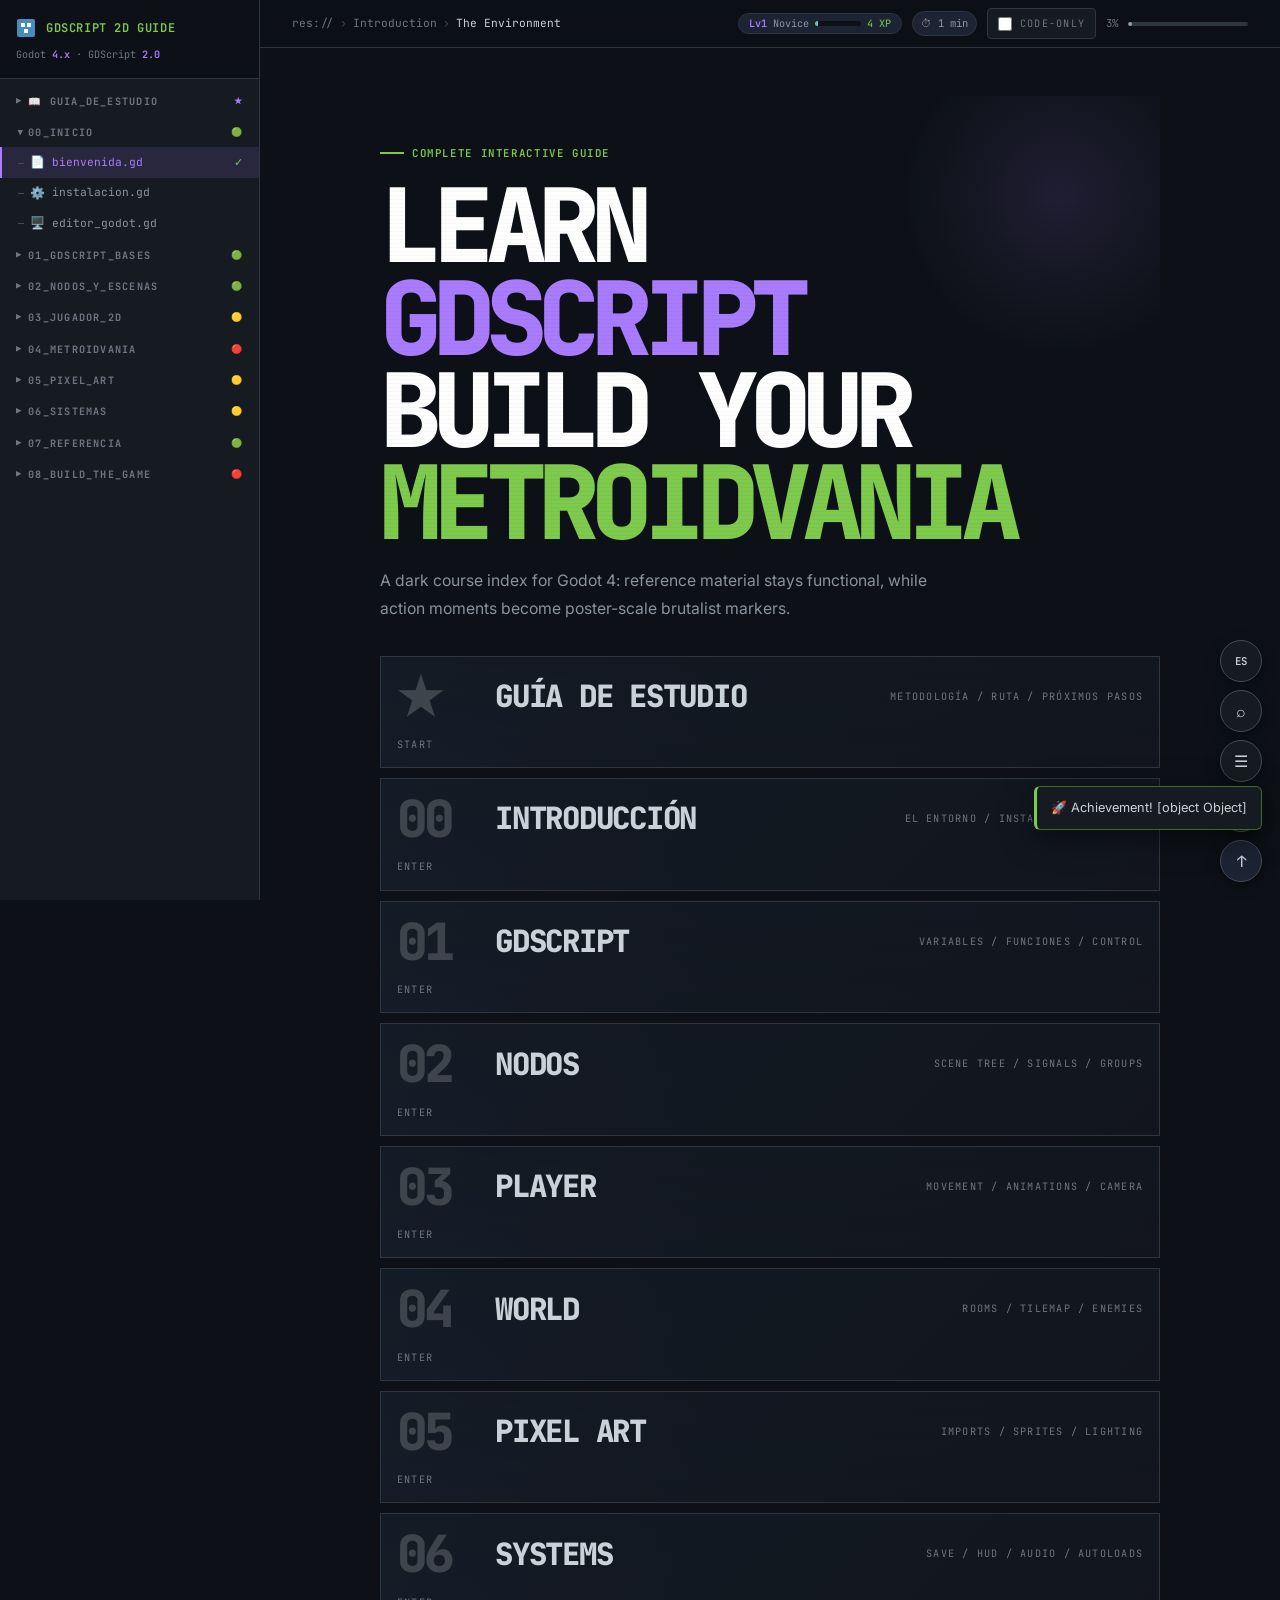
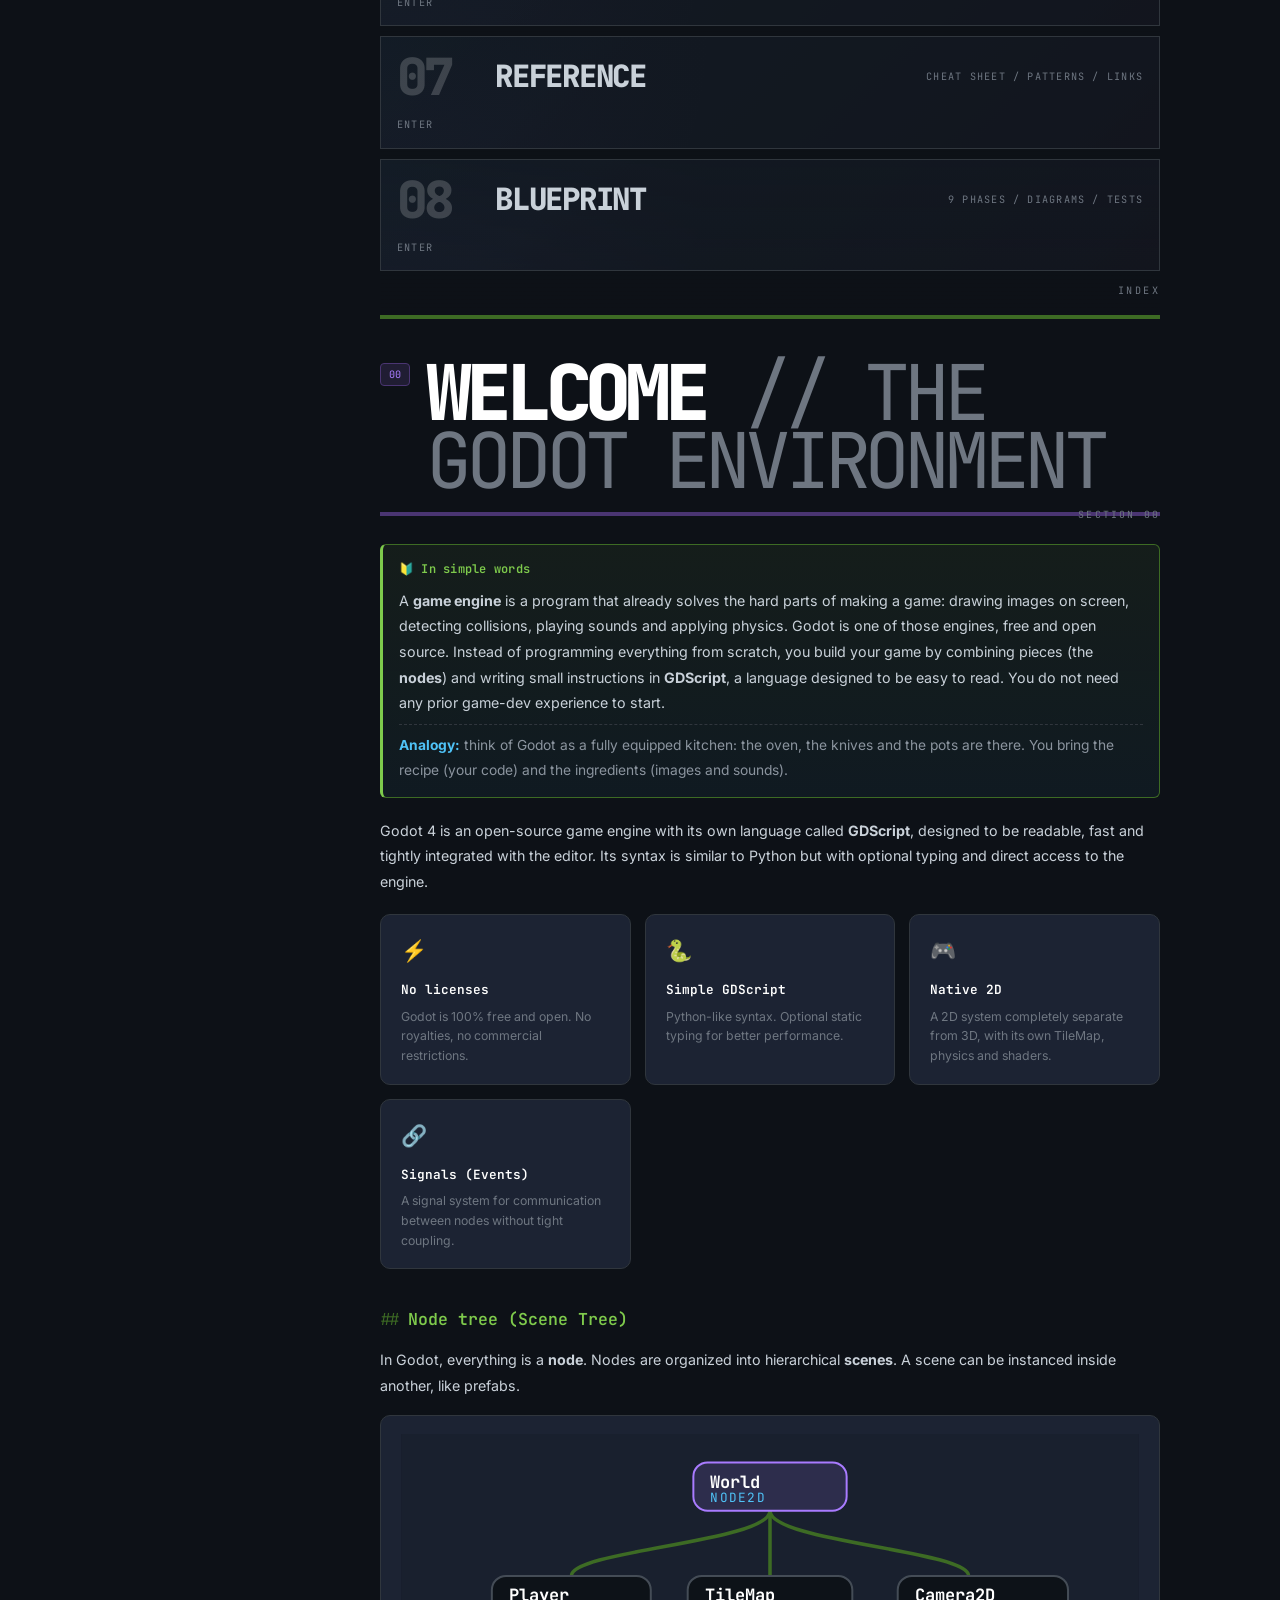
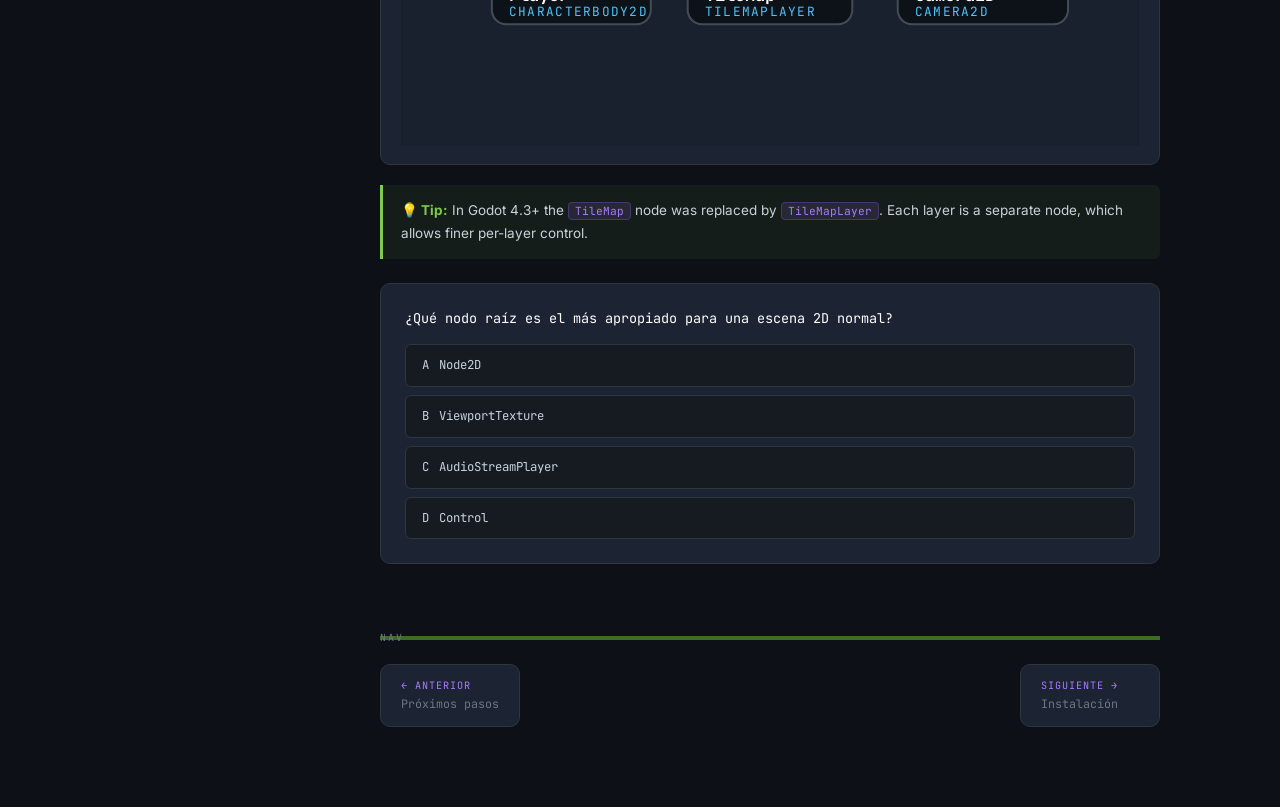
==== commit fe081316: "Fix chapter-skipping nav + sidebar progress; add Learning Mode (challenges, XP, achievements) NAV FI" ====
--- a/index.html
+++ b/index.html
@@ -7,8 +7,8 @@
 <title>GDScript &amp; Godot 4 — Guía Metroidvania 2D</title>
 <link href="https://fonts.googleapis.com" rel="preconnect"/>
 <link href="https://fonts.googleapis.com/css2?family=JetBrains+Mono:wght@300;400;500;600;700&amp;family=Inter:wght@300;400;500;600&amp;display=swap" rel="stylesheet"/>
-<link href="css/style.css?v=5" rel="stylesheet"/>
-<link href="css/extensions.css?v=5" rel="stylesheet"/>
+<link href="css/style.css?v=7" rel="stylesheet"/>
+<link href="css/extensions.css?v=7" rel="stylesheet"/>
 </head>
 <body>
 <!-- OVERLAY mobile -->
@@ -2315,8 +2315,9 @@
 </main><!-- /main -->
 <!-- HAMBURGER -->
 <button class="hamburger" id="hamburger" onclick="openSidebar()">☰</button>
-<script src="js/app.js?v=5"></script>
-<script src="js/extensions.js?v=5"></script>
-<script src="js/i18n.js?v=5"></script>
+<script src="js/app.js?v=7"></script>
+<script src="js/extensions.js?v=7"></script>
+<script src="js/i18n.js?v=7"></script>
+<script src="js/learn.js?v=7"></script>
 </body>
 </html>
--- a/css/extensions.css
+++ b/css/extensions.css
@@ -329,3 +329,98 @@
 @media print {
   .fab-toolbar, #toc-panel, .cmd-overlay { display: none !important; }
 }
+
+/* ============================================================
+   LEARNING MODE (learn.js)
+   ============================================================ */
+.learn-hud {
+  display: inline-flex; align-items: center; gap: 6px;
+  background: var(--bg-card); border: 1px solid var(--border);
+  border-radius: 999px; padding: 3px 10px; cursor: pointer;
+  font-family: var(--font-mono); font-size: .68rem; color: var(--txt-dim);
+}
+.learn-hud:hover { border-color: var(--violet-dim); color: var(--txt); }
+.learn-hud .lvl { color: var(--violet); font-weight: 600; }
+.learn-hud .lvl-name { color: var(--txt-dim); }
+.learn-hud .xp-wrap { width: 46px; height: 5px; background: var(--bg); border-radius: 3px; overflow: hidden; }
+.learn-hud .xp-fill { display: block; height: 100%; background: linear-gradient(90deg, var(--green), var(--cyan)); }
+.learn-hud .xp-num { color: var(--green); }
+
+.learn-toasts { position: fixed; right: 18px; bottom: 70px; z-index: 600; display: flex; flex-direction: column; gap: 8px; }
+.learn-toast {
+  background: var(--bg-panel); border: 1px solid var(--green-dim); border-left: 3px solid var(--green);
+  border-radius: var(--radius); padding: 10px 14px; font-size: .85rem; color: var(--txt);
+  box-shadow: 0 8px 30px rgba(0,0,0,.5); opacity: 0; transform: translateX(20px);
+  transition: opacity .3s ease, transform .3s ease; max-width: 280px;
+}
+.learn-toast.show { opacity: 1; transform: none; }
+
+.learn-box {
+  width: 100%; max-width: 680px; background: var(--bg-panel); border: 1px solid var(--border-lit);
+  border-radius: var(--radius-lg); padding: 26px 28px; position: relative; max-height: 82vh; overflow-y: auto;
+  box-shadow: 0 18px 60px rgba(0,0,0,.6); animation: cmd-pop .14s ease;
+}
+.learn-box h2 { font-family: var(--font-mono); color: var(--violet); font-size: 1.05rem; margin-bottom: 6px; }
+.learn-box h3 { font-family: var(--font-mono); color: var(--cyan); font-size: .8rem; margin: 18px 0 10px; }
+.learn-lvl { font-family: var(--font-mono); font-size: .8rem; color: var(--green); }
+.learn-map { display: grid; grid-template-columns: repeat(3, 1fr); gap: 8px; }
+.map-room {
+  border: 1px solid var(--border); border-radius: var(--radius); padding: 10px 8px; text-align: center;
+  font-size: .72rem; color: var(--txt-muted); background: var(--bg);
+}
+.map-room span { display: block; margin-top: 4px; }
+.map-room.lit { color: var(--green); border-color: var(--green-dim); background: rgba(126,202,76,.06); }
+.learn-ach { display: grid; grid-template-columns: 1fr 1fr; gap: 10px; }
+.ach { display: flex; gap: 10px; align-items: flex-start; border: 1px solid var(--border); border-radius: var(--radius); padding: 10px; opacity: .5; }
+.ach.on { opacity: 1; border-color: var(--violet-dim); background: rgba(169,123,255,.06); }
+.ach-i { font-size: 1.2rem; }
+.ach-t { font-size: .82rem; font-weight: 600; color: var(--txt); }
+.ach-d { font-size: .72rem; color: var(--txt-muted); }
+.learn-hint { margin-top: 16px; font-size: .8rem; color: var(--txt-muted); }
+
+/* challenge */
+.learn-challenge {
+  border: 1px solid var(--border-lit); border-left: 3px solid var(--cyan);
+  border-radius: var(--radius); padding: 16px 18px; margin: 22px 0;
+  background: linear-gradient(180deg, rgba(79,195,247,.05), transparent);
+}
+.learn-challenge.solved { border-left-color: var(--green); }
+.ch-head { display: flex; align-items: center; gap: 10px; margin-bottom: 10px; }
+.ch-badge { font-family: var(--font-mono); font-size: .68rem; font-weight: 600; color: var(--cyan); }
+.ch-kind { font-size: .68rem; color: var(--txt-muted); text-transform: uppercase; letter-spacing: .04em; }
+.ch-done { margin-left: auto; font-family: var(--font-mono); font-size: .68rem; color: var(--green); }
+.ch-q { font-size: .92rem; margin-bottom: 10px; }
+.ch-code { margin: 0 0 12px; font-size: .82rem; }
+.ch-opts { display: flex; flex-direction: column; gap: 8px; }
+.ch-opt {
+  text-align: left; background: var(--bg-card); border: 1px solid var(--border); color: var(--txt);
+  border-radius: var(--radius); padding: 8px 12px; cursor: pointer; font-family: var(--font-mono); font-size: .85rem;
+}
+.ch-opt:hover { border-color: var(--border-lit); background: var(--bg-hover); }
+.ch-opt.good { border-color: var(--green); color: var(--green); background: rgba(126,202,76,.1); }
+.ch-opt.bad { border-color: var(--red); color: var(--red); background: rgba(255,123,114,.1); }
+.ch-blank { display: flex; gap: 8px; }
+.ch-input { flex: 1; background: var(--bg-card); border: 1px solid var(--border); color: var(--txt); border-radius: var(--radius); padding: 8px 12px; font-family: var(--font-mono); font-size: .85rem; }
+.ch-input.good { border-color: var(--green); } .ch-input.bad { border-color: var(--red); }
+.ch-check { background: var(--bg-card); border: 1px solid var(--border-lit); color: var(--txt); border-radius: var(--radius); padding: 8px 14px; cursor: pointer; font-family: var(--font-mono); font-size: .8rem; }
+.ch-fb { margin-top: 10px; font-size: .85rem; min-height: 1em; }
+.ch-fb.ok { color: var(--green); } .ch-fb.ko { color: var(--red); }
+
+@media (max-width: 640px) {
+  .learn-hud .lvl-name { display: none; }
+  .learn-ach, .learn-map { grid-template-columns: 1fr 1fr; }
+}
+
+/* ---------- fixed navigation footer + sidebar visited markers ---------- */
+#main .content .nav-footer:not(#dyn-footer) { display: none !important; }
+#dyn-footer { display: flex; }
+.tree-item { position: relative; }
+.tree-item.visited::after {
+  content: '\2713';
+  margin-left: auto;
+  padding-left: 8px;
+  color: var(--green);
+  font-size: .72rem;
+  opacity: .8;
+}
+.tree-item.active.visited::after { opacity: 1; }
